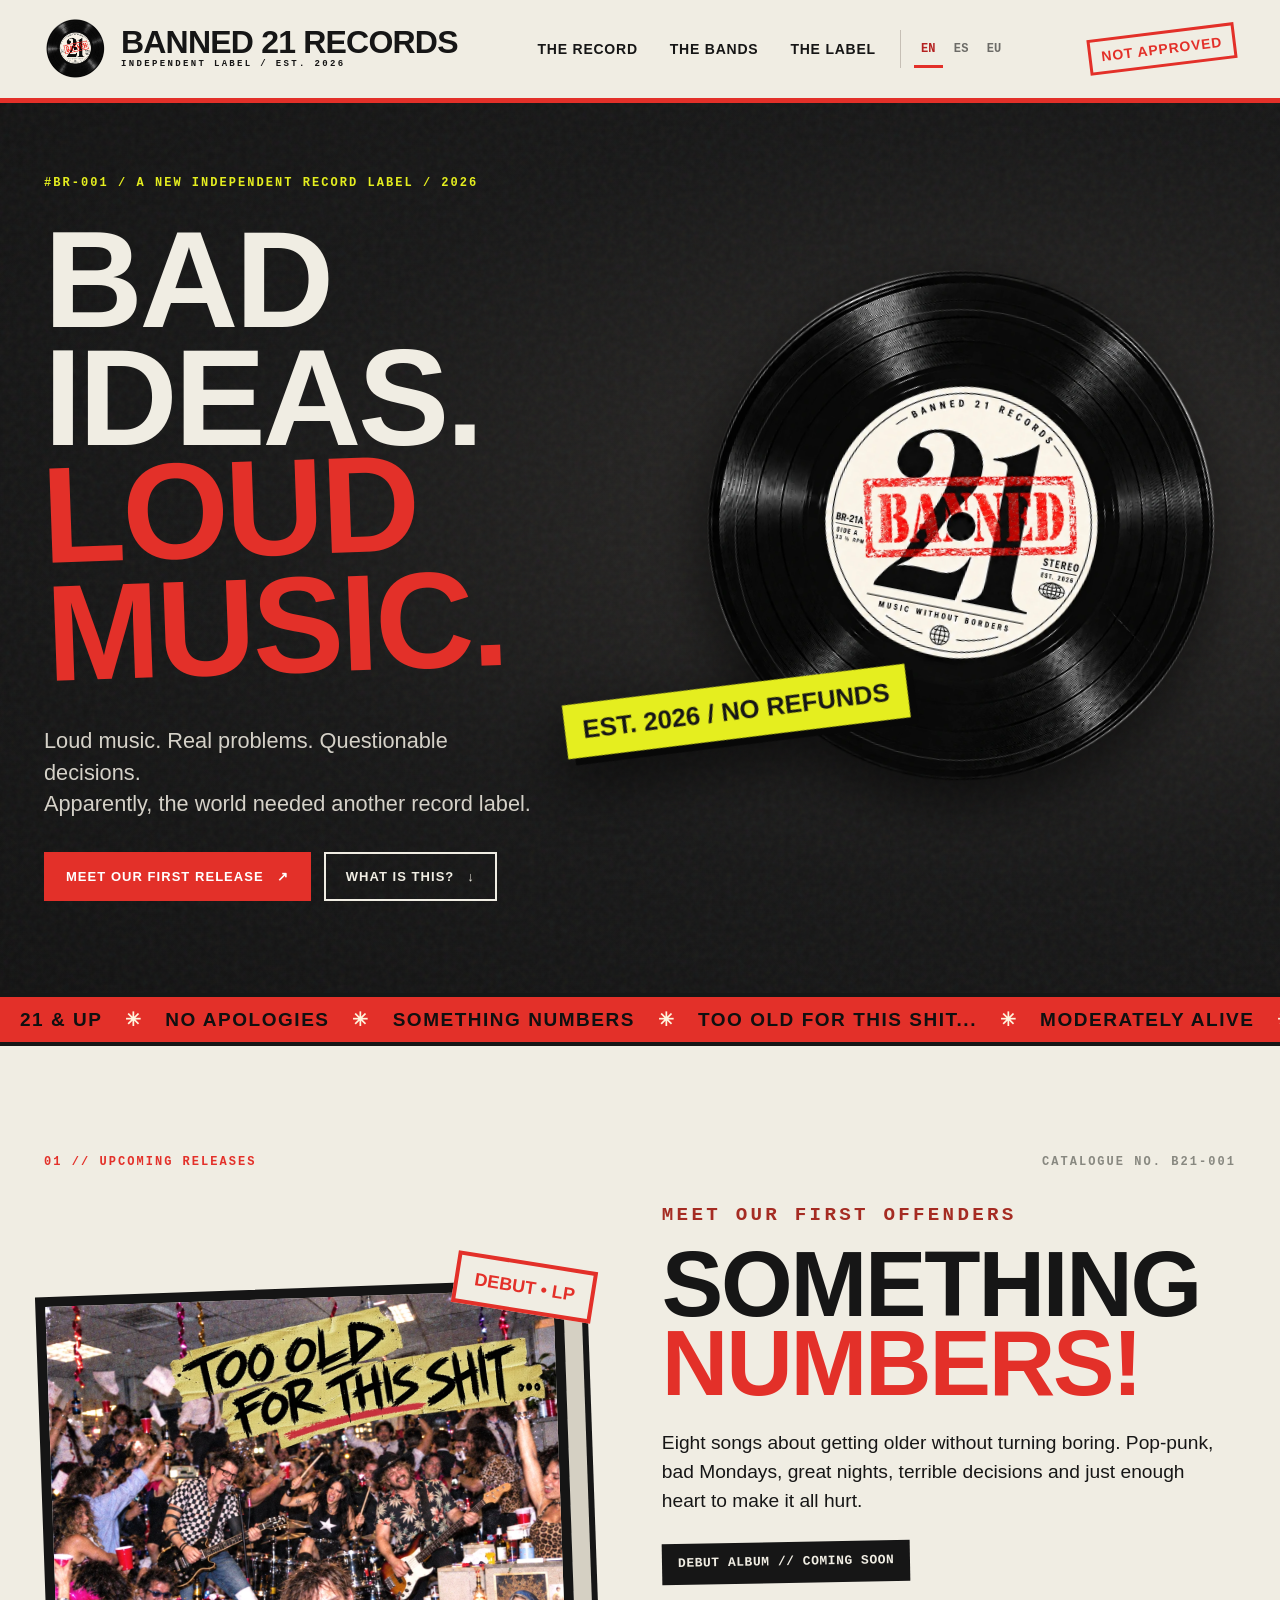
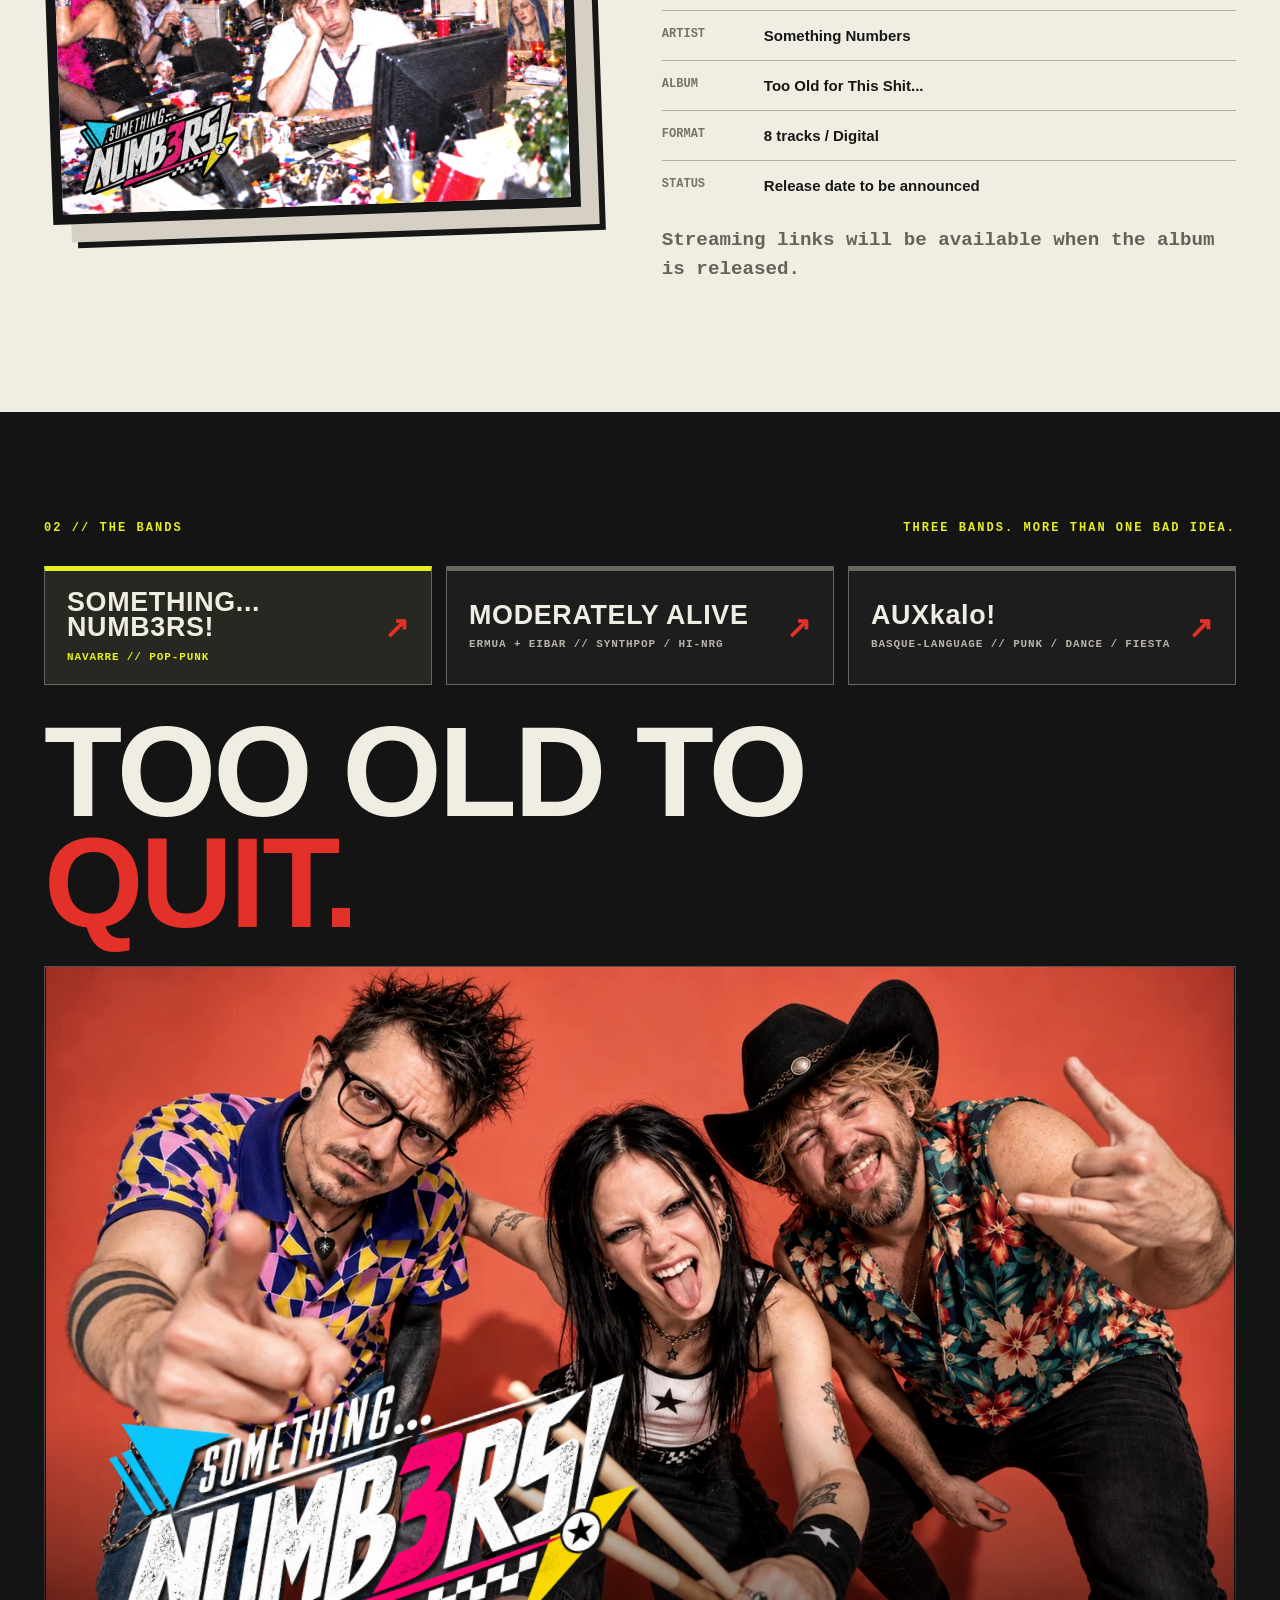
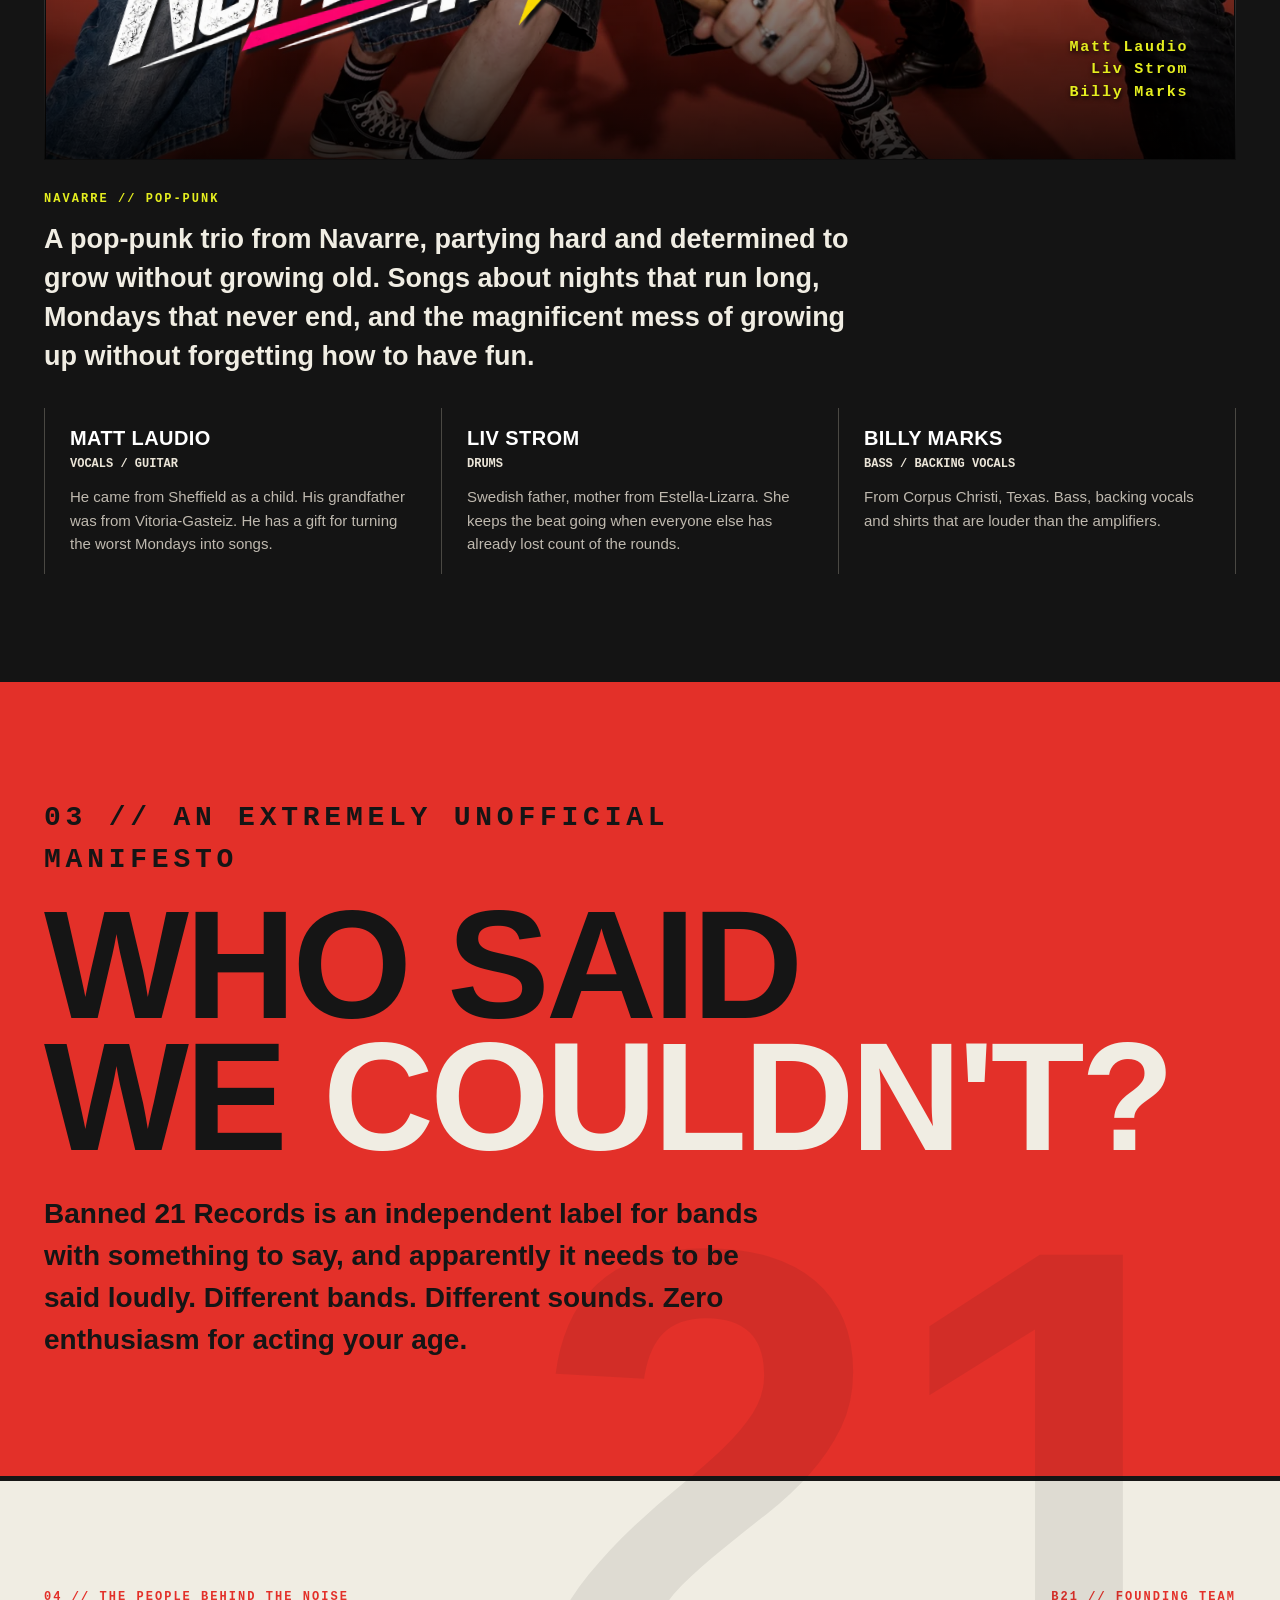
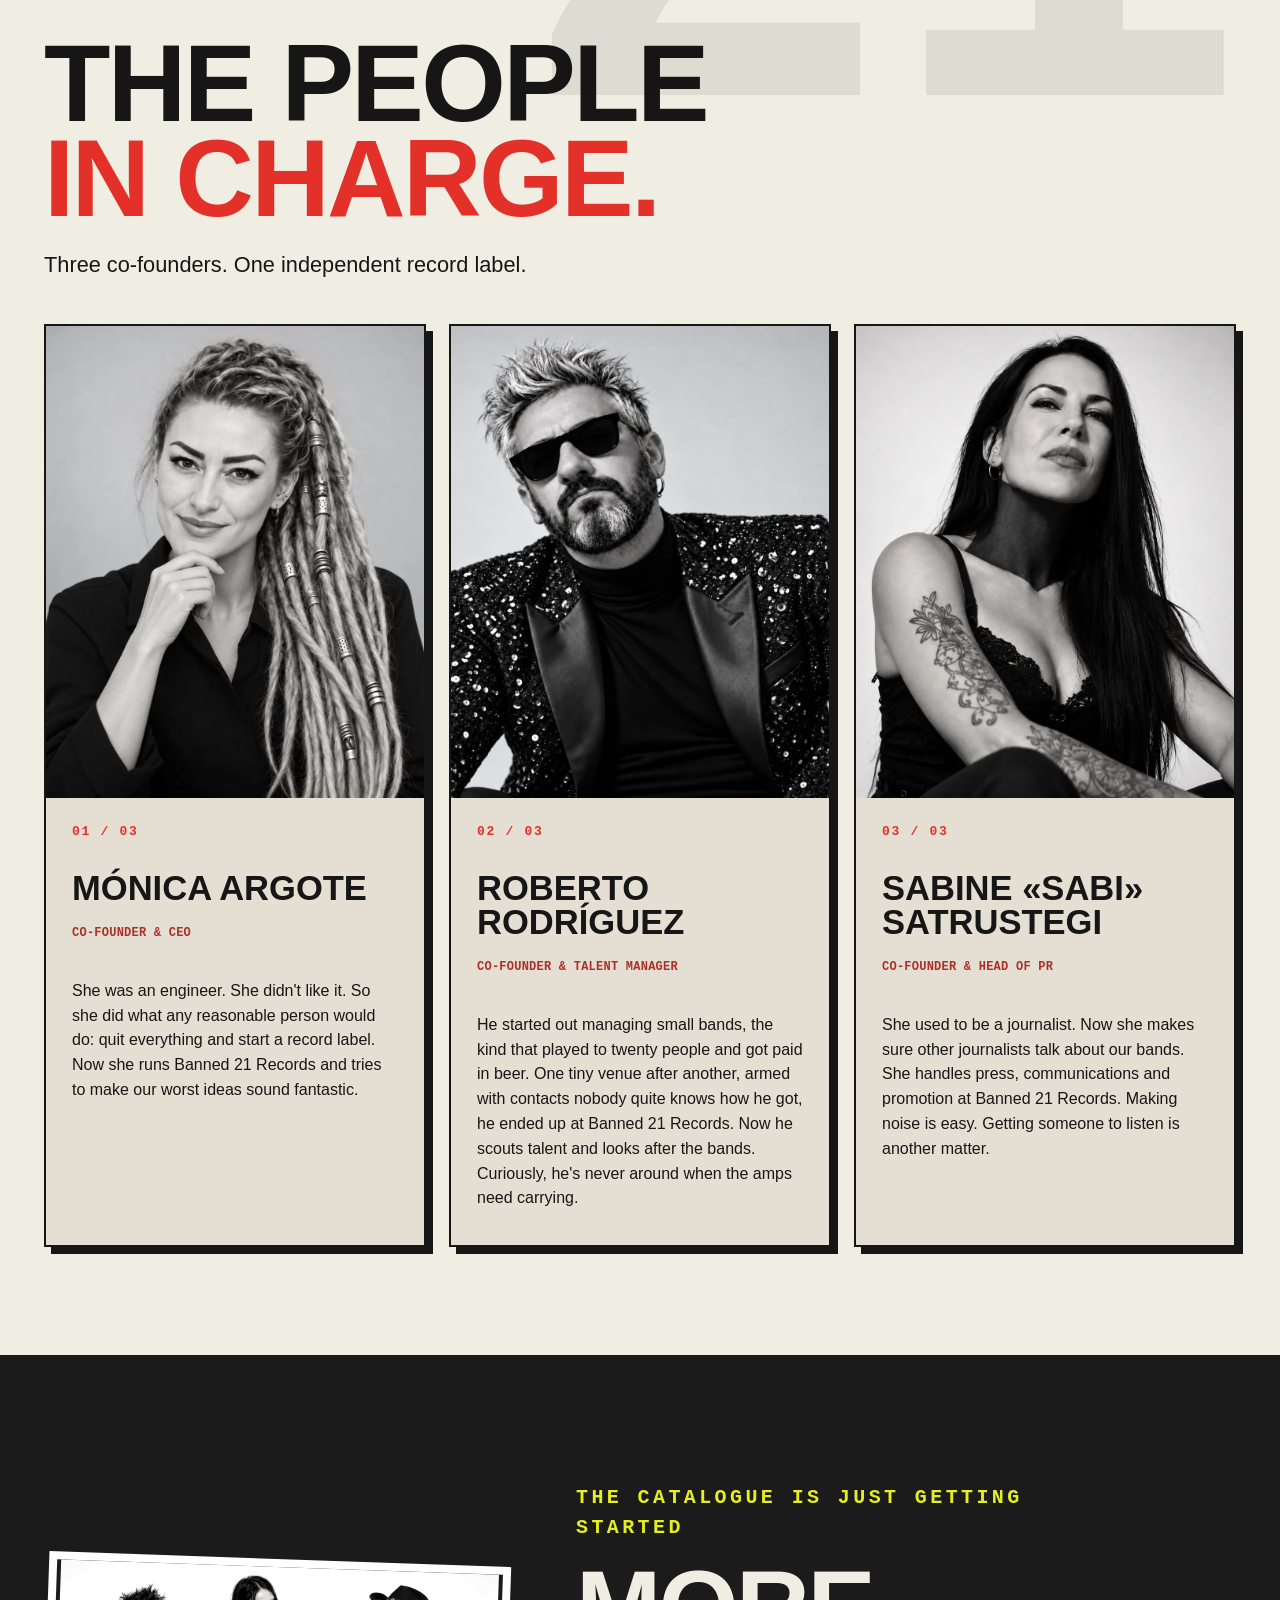
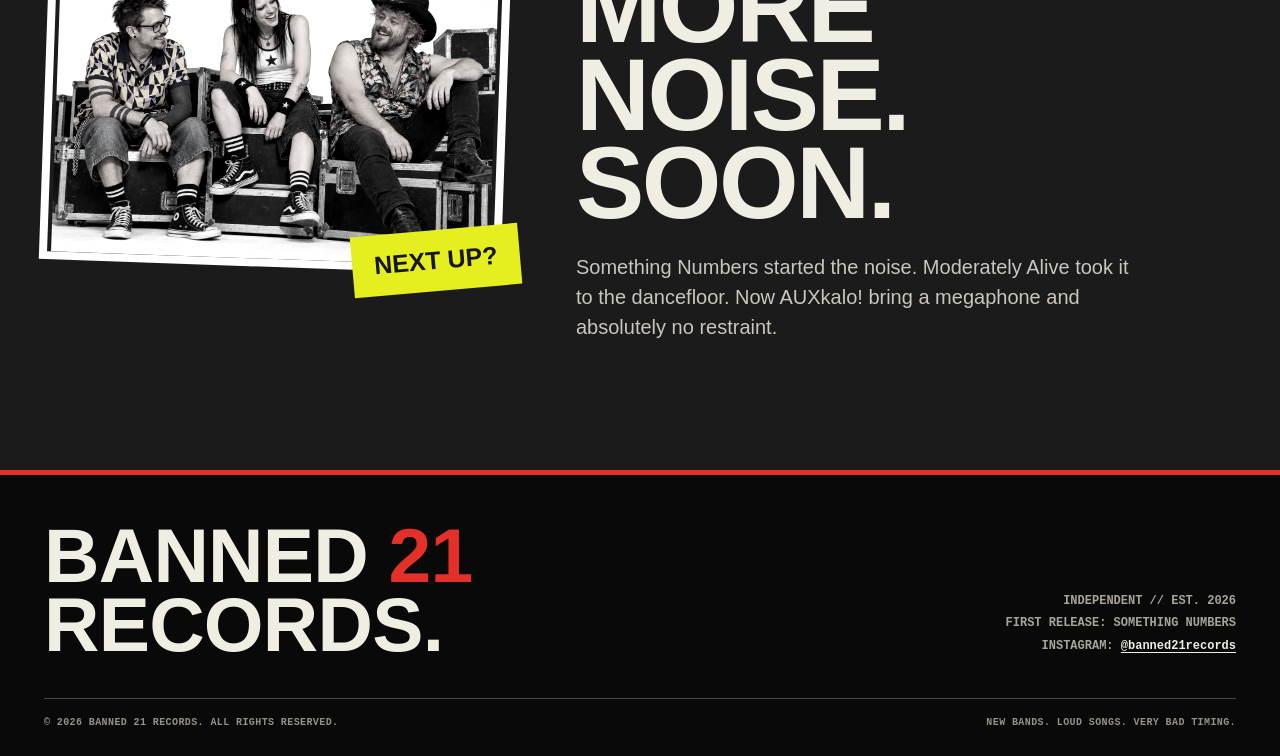
==== index.html @ c66f8045 "Display final AUXkalo cover and matching Dymo label on parliamentary band photo" ====
<!DOCTYPE html>

<html lang="en">
<head>
<link rel="canonical" href="https://olivermend.github.io/Banned21records-web/"/>
<meta name="robots" content="index, follow, max-image-preview:large"/>
<meta property="og:site_name" content="BANNED 21 RECORDS"/>
<meta property="og:url" content="https://olivermend.github.io/Banned21records-web/"/>
<meta property="og:locale" content="es_ES"/>
<meta name="twitter:card" content="summary_large_image"/>
<meta name="twitter:title" content="BANNED 21 RECORDS | Something Numbers · Moderately Alive · AUXkalo!"/>
<meta name="twitter:description" content="Tres bandas de BANNED 21 RECORDS: punk pop, synthpop ochentero y Subno-Txunta desde Bilbao."/>
<meta name="twitter:image" content="https://olivermend.github.io/Banned21records-web/assets/artists/auxkalo-band.webp"/>
<script type="application/ld+json">{"@context":"https://schema.org","@graph":[{"@type":"Organization","@id":"https://olivermend.github.io/Banned21records-web/#label","name":"BANNED 21 RECORDS","url":"https://olivermend.github.io/Banned21records-web/","description":"Sello musical independiente de Something Numbers, Moderately Alive y AUXkalo!."},{"@type":"WebSite","@id":"https://olivermend.github.io/Banned21records-web/#website","url":"https://olivermend.github.io/Banned21records-web/","name":"BANNED 21 RECORDS","publisher":{"@id":"https://olivermend.github.io/Banned21records-web/#label"}},{"@type":"MusicGroup","@id":"https://olivermend.github.io/Banned21records-web/#auxkalo","name":"AUXkalo!","url":"https://olivermend.github.io/Banned21records-web/#auxkalo","genre":["Subno-Txunta","Punk","Dance"],"foundingLocation":{"@type":"Place","name":"Bilbao, Bizkaia"},"description":"Grupo de Bilbao de Subno-Txunta. Mentalmente anclados en los doce años, no han sido serios ni en el funeral de su tía abuela.","member":[{"@type":"Person","name":"DANBA"},{"@type":"Person","name":"TXO!"},{"@type":"Person","name":"KAR-KAR"},{"@type":"Person","name":"NAI-NAI"}],"image":"https://olivermend.github.io/Banned21records-web/assets/artists/auxkalo-band.webp","album":{"@type":"MusicAlbum","name":"KALIMOTXO DA BIDE BAKARRA!","image":"https://olivermend.github.io/Banned21records-web/assets/artists/auxkalo-kalimotxo-da-bide-bakarra.svg"}},{"@type":"MusicGroup","@id":"https://olivermend.github.io/Banned21records-web/#moderately-alive","name":"Moderately Alive","url":"https://olivermend.github.io/Banned21records-web/#moderately-alive","genre":["Synthpop","Hi-NRG"]},{"@type":"MusicGroup","@id":"https://olivermend.github.io/Banned21records-web/#something-numbers","name":"Something Numbers","url":"https://olivermend.github.io/Banned21records-web/#something-numbers","genre":["Pop-punk","Skate punk"]}]}</script>
<meta charset="utf-8"/>
<meta content="width=device-width, initial-scale=1" name="viewport"/>
<meta content="#161615" name="theme-color"/>
<meta content="Banned 21 Records: independent label for Something Numbers, Moderately Alive and AUXkalo!. Pop-punk, synthpop, punk and Basque-language party music." name="description"/>
<meta content="website" property="og:type"/>
<meta content="Banned 21 Records | Bad ideas. Loud music." property="og:title"/>
<meta content="BANNED 21 RECORDS presenta a Something Numbers, Moderately Alive y AUXkalo!: punk, synthpop y Subno-Txunta de Bilbao." property="og:description"/>
<meta content="https://olivermend.github.io/Banned21records-web/assets/album.webp" property="og:image"/>
<link href="assets/favicon.png" rel="icon" type="image/png"/>
<title data-i18n="pageTitle">Banned 21 Records - Bad Ideas. Loud Music.</title>
<style>
    :root { --dark:#141414; --ink:#161616; --paper:#f0ede3; --red:#e33029; --acid:#e5ee1f; --muted:#b8b3a8; --line:rgba(255,255,255,.17); }
    * { box-sizing:border-box }
    html { scroll-behavior:smooth }
    body { margin:0; color:var(--paper); background:var(--dark); font-family:Arial,Helvetica,sans-serif; -webkit-font-smoothing:antialiased; overflow-x:hidden }
    ::selection { background:var(--acid); color:var(--ink) }
    a { color:inherit; text-decoration:none }
    button,a { -webkit-tap-highlight-color:transparent }
    a:focus-visible { outline:3px solid var(--acid); outline-offset:4px }
    img { max-width:100%; display:block }
    .shell { width:min(1440px,calc(100% - 88px)); margin-inline:auto }
    .eyebrow { font:700 12px/1.45 'Courier New',monospace; text-transform:uppercase; letter-spacing:.17em }
    .condensed { font-family:Impact,Haettenschweiler,'Arial Narrow Bold',sans-serif; font-weight:900; letter-spacing:-.024em; line-height:.86; text-transform:uppercase }
    .topbar { position:relative; z-index:20; background:var(--paper); border-bottom:5px solid var(--red); color:var(--ink) }
    .topbar-inner { min-height:98px; display:flex; align-items:center; justify-content:space-between; gap:24px }
    .brand { display:flex; align-items:center; gap:14px; min-width:0 }
    .brand img { width:63px; height:63px; object-fit:contain }
    .brand-wordmark { display:flex; flex-direction:column; gap:0 }
    .brand-wordmark strong { font:900 clamp(21px,2.5vw,33px)/.95 Impact,Haettenschweiler,'Arial Narrow Bold',sans-serif; letter-spacing:-.025em }
    .brand-wordmark span { font:700 9px/1.6 'Courier New',monospace; letter-spacing:.26em; text-transform:uppercase }
    nav { display:flex; align-items:center; gap:32px }
    nav a { font:900 14px/1 Arial,Helvetica,sans-serif; text-transform:uppercase; letter-spacing:.055em; position:relative }
    nav a::after { content:''; position:absolute; left:0; right:100%; bottom:-7px; height:3px; background:var(--red); transition:right .2s ease }
    nav a:hover::after { right:0 }
    .top-stamp { border:3px solid var(--red); color:var(--red); font:900 14px/1 Impact,sans-serif; transform:rotate(-7deg); padding:8px 10px; letter-spacing:.06em }
    .hero { position:relative; isolation:isolate; min-height:690px; background:radial-gradient(ellipse at 79% 45%,#2d2b29 0%,#171717 55%,#121212 100%); overflow:hidden }
    .hero:before { content:''; position:absolute; inset:0; z-index:-1; opacity:.12; background-image:url("data:image/svg+xml,%3Csvg viewBox='0 0 160 160' xmlns='http://www.w3.org/2000/svg'%3E%3Cfilter id='n'%3E%3CfeTurbulence type='fractalNoise' baseFrequency='.85' numOctaves='3' stitchTiles='stitch'/%3E%3C/filter%3E%3Crect width='160' height='160' filter='url(%23n)' opacity='.45'/%3E%3C/svg%3E"); pointer-events:none }
    .hero-grid { display:grid; grid-template-columns: 1fr .91fr; align-items:center; min-height:690px; gap:34px; padding-block:72px 92px }
    .hero-copy { position:relative; z-index:2 }
    .hero-copy .eyebrow { color:var(--acid); margin:0 0 29px }
    h1 { margin:0; max-width:790px; font-size:clamp(85px,10.7vw,180px); word-break:normal; }
    h1 em { display:block; width:max-content; max-width:100%; font-style:normal; color:var(--red); transform:rotate(-2deg); transform-origin:left center }
    .hero-desc { max-width:500px; margin:33px 0 33px; font-size:clamp(18px,1.7vw,23px); line-height:1.44; color:#d5d1c8 }
    .hero-buttons { display:flex; flex-wrap:wrap; gap:13px }
    .cta { padding:16px 20px; font:900 13px/1 Arial,Helvetica,sans-serif; text-transform:uppercase; letter-spacing:.08em; border:2px solid currentColor; display:inline-flex; gap:13px; align-items:center; justify-content:center; transition:transform .16s ease,background .16s ease }
    .cta:hover { transform:translate(-2px,-3px) }
    .cta-red { background:var(--red); border-color:var(--red); color:white }
    .cta-ghost { color:var(--paper) }
    .hero-art { position:relative; justify-self:center; width:min(100%,590px); transform:rotate(11deg) translateY(-3px); filter:drop-shadow(0 22px 30px rgba(0,0,0,.6)) }
    .hero-art img { width:100%; animation:vinyl 34s linear infinite }
    .hero-art:before { content:''; position:absolute; inset:9%; border-radius:50%; border:1px solid rgba(255,255,255,.18) }
    @keyframes vinyl { to { transform:rotate(360deg) } }
    .hero-art .sticker { position:absolute; bottom:6%; left:-15%; background:var(--acid); color:var(--ink); font:900 clamp(17px,2vw,26px)/1 Impact,sans-serif; padding:14px 18px; transform:rotate(-18deg); box-shadow:7px 7px #080808 }
    .ticker { overflow:hidden; background:var(--red); color:#101010; border-block:4px solid var(--ink); white-space:nowrap }
    .ticker-track { display:flex; width:max-content; animation:marquee 36s linear infinite }
    .ticker-track span { font:900 19px/1 Impact,sans-serif; padding:13px 20px; letter-spacing:.08em }
    .ticker-track b { padding-inline:16px; color:#fff5de }
    @keyframes marquee { to { transform:translateX(-50%) } }
    .section { padding-block:108px }
    .section-topline { display:flex; justify-content:space-between; align-items:center; margin:0 0 29px; gap:24px }
    .section-topline .eyebrow { color:var(--red); margin:0 }
    .section-topline .index { color:#888880 }
    .release { background:var(--paper); color:var(--ink); position:relative }
    .release-grid { display:grid; grid-template-columns:.92fr 1fr; gap:clamp(40px,7vw,112px); align-items:center }
    .release-cover-wrap { position:relative; max-width:620px }
    .release-cover { width:100%; border:10px solid #151515; box-shadow:18px 18px 0 #d5d0c3,24px 24px 0 var(--ink); transform:rotate(-2deg) }
    .release-cover-wrap:after { content:'DEBUT • LP'; position:absolute; right:-23px; top:-27px; transform:rotate(9deg); border:4px solid var(--red); color:var(--red); background:var(--paper); font:900 18px/1 Impact,sans-serif; padding:13px 16px }
    .release-copy .eyebrow { color:#a52c23; margin:0 0 15px }
    .release-copy h2 { font-size:clamp(66px,7.2vw,124px); margin:0 0 24px; max-width:620px }
    .release-copy h2 span { color:var(--red) }
    .release-copy p { font-size:clamp(18px,1.5vw,23px); line-height:1.52; max-width:560px }
    .release-copy .release-line { background:var(--ink); color:var(--paper); width:max-content; max-width:100%; padding:12px 16px; transform:rotate(-1deg); margin-block:27px; font:900 13px/1.3 'Courier New',monospace; letter-spacing:.04em }
    .release-detail { display:grid; grid-template-columns:90px 1fr; gap:12px; border-top:1px solid #b4afa2; padding-block:16px; font-size:15px }
    .release-detail span:first-child { font:700 12px/1.3 'Courier New',monospace; color:#777368 }
    .release-note { font:700 12px/1.5 'Courier New',monospace; color:#666258; margin-top:16px }
    .roster { position:relative; overflow:hidden }
    .roster .section-topline .eyebrow { color:var(--acid) }
    .roster-title { font-size:clamp(70px,10vw,165px); margin:0 0 28px; max-width:1000px }
    .roster-title em { color:var(--red); font-style:normal }
    .roster-photo { width:100%; height:clamp(350px,55vw,760px); object-fit:cover; object-position:center 45%; border:1px solid #555; filter:contrast(1.06) saturate(.88) }
    .roster-photo-wrap { position:relative }
    .roster-photo-wrap:after { content:''; position:absolute; inset:0; background:linear-gradient(0deg,rgba(0,0,0,.84),transparent 43%); pointer-events:none }
    .band-wordmark { position:absolute; z-index:2; bottom:6%; left:4%; width:min(47%,550px); transform:rotate(-5deg); filter:drop-shadow(3px 4px 1px #111) }
    .roster-people { position:absolute; z-index:3; right:4%; bottom:7%; text-align:right; font-size:clamp(13px,1.2vw,16px); line-height:1.8; text-shadow:1px 2px 5px #000 }
    .roster-people strong { display:block; color:var(--acid); font:900 15px/1.5 'Courier New',monospace; letter-spacing:.12em }
    .roster-bottom { display:grid; grid-template-columns:1fr 1fr 1fr; border-left:1px solid #4a4843; margin-top:24px }
    .roster-bottom div { padding:19px 25px; border-right:1px solid #4a4843; font:700 13px/1.6 'Courier New',monospace; color:#aaa59b }
    .roster-bottom b { display:block; color:white; font:900 20px/1.1 Impact,sans-serif; letter-spacing:.02em; margin-bottom:7px }
    .manifesto { background:var(--red); color:#151515; padding-block:115px; position:relative }
    .manifesto:after { content:'21'; position:absolute; right:3%; bottom:-40%; opacity:.08; font:900 min(50vw,700px)/1 Impact,sans-serif; pointer-events:none }
    .manifesto h2 { font-size:clamp(78px,12vw,200px); max-width:1200px; margin:18px 0 30px }
    .manifesto h2 span { color:var(--paper) }
    .manifesto p { font-size:clamp(19px,2.2vw,28px); max-width:730px; font-weight:700; line-height:1.5; margin:0 }
    .manifesto .eyebrow { margin:0 }
    .more { background:#1b1b1b }
    .more-grid { display:grid; grid-template-columns: .7fr 1fr; gap:70px; align-items:center }
    .more-image { position:relative }
    .more-image img { width:100%; filter:grayscale(.9) contrast(1.18); transform:rotate(2deg); border:8px solid #eee }
    .more-image:after { content:'NEXT UP?'; position:absolute; bottom:-24px; right:-14px; background:var(--acid); color:#161616; padding:18px 22px; font:900 25px/1 Impact,sans-serif; transform:rotate(-5deg) }
    .more h2 { font-size:clamp(66px,8vw,120px); margin:12px 0 25px }
    .more p { max-width:560px; color:#cbc6bc; font-size:20px; line-height:1.5 }
    .more .eyebrow { color:var(--acid) }
    footer { border-top:5px solid var(--red); background:#090909; padding:46px 0 26px }
    .footer-top { display:flex; align-items:end; justify-content:space-between; gap:35px; flex-wrap:wrap }
    .footer-logo { font:900 clamp(40px,6vw,82px)/.89 Impact,sans-serif; text-transform:uppercase; letter-spacing:-.01em }
    .footer-logo span { color:var(--red) }
    .footer-note { text-align:right; font:700 12px/1.9 'Courier New',monospace; color:#a9a499 }
    .footer-bottom { margin-top:40px; padding-top:16px; border-top:1px solid #444; display:flex; justify-content:space-between; flex-wrap:wrap; gap:9px; font:700 10px/1.5 'Courier New',monospace; color:#969086; letter-spacing:.04em }
    @media(max-width:950px) {
      .shell { width:min(100% - 42px,760px) }
      .topbar-inner { min-height:80px }
      nav { gap:16px }
      nav a { font-size:12px }
      .top-stamp { display:none }
      .hero-grid { min-height:auto; padding-block:72px; grid-template-columns:1fr }
      .hero-art { width:min(75%,510px); margin:15px auto 0 }
      .hero-copy h1 { font-size:clamp(90px,16vw,145px) }
      .release-grid,.more-grid { grid-template-columns:1fr; gap:65px }
      .release-cover-wrap { max-width:550px; margin-inline:auto }
      .release-copy h2 { font-size:clamp(74px,12vw,120px) }
      .section { padding-block:82px }
      .roster-bottom { grid-template-columns:1fr }
      .roster-bottom div { border-bottom:1px solid #444 }
    }
    @media(max-width:570px) {
      .shell { width:calc(100% - 34px) }
      .brand img { width:48px; height:48px }
      .brand-wordmark strong { font-size:21px }
      .brand-wordmark span { font-size:8px; letter-spacing:.08em }
      .topbar-inner { flex-wrap:wrap; padding-block:13px; row-gap:18px }
      nav { width:100%; justify-content:space-between; border-top:1px solid #aaa49a; padding-top:15px }
      nav a { font-size:12px }
      .hero-grid { padding-block:48px 67px; gap:22px }
      .hero-copy h1 { font-size:clamp(77px,21vw,119px); line-height:.87 }
      .hero-copy .eyebrow { font-size:10px; margin-bottom:21px }
      .hero-desc { margin:23px 0; font-size:18px }
      .hero-art { width:87%; transform:rotate(8deg) }
      .hero-art .sticker { font-size:15px; padding:10px; left:-9% }
      .ticker-track span { font-size:16px; padding:12px }
      .section { padding-block:72px }
      .release-cover { border:6px solid #151515; box-shadow:9px 9px 0 #d5d0c3,14px 14px 0 var(--ink) }
      .release-cover-wrap:after { font-size:13px; top:-21px; right:-12px; padding:9px; border-width:3px }
      .release-copy h2 { font-size:clamp(65px,14vw,94px) }
      .roster-title { font-size:clamp(70px,17vw,110px) }
      .roster-photo { height:440px; object-position:center }
      .band-wordmark { width:70%; left:3%; bottom:17% }
      .roster-people { right:5%; left:5%; bottom:2%; text-align:center }
      .roster-people strong { display:inline; font-size:11px }
      .roster-people strong + strong:before { content:' · '; color:white }
      .manifesto { padding-block:76px }
      .manifesto h2 { font-size:clamp(70px,16vw,110px) }
      .more h2 { font-size:clamp(65px,14vw,100px) }
      .footer-note { text-align:left }
    }
    @media(prefers-reduced-motion:reduce) { *,*:before,*:after { animation-duration:.001ms!important; transition-duration:.001ms!important; scroll-behavior:auto!important } }
  

/* Fixed image geometry. Preserve source aspect ratios on every viewport. */
img { height:auto; }
.release-cover { display:block; width:100%; height:auto; aspect-ratio:1/1; object-fit:contain; }
.roster-photo { display:block; width:100%; height:auto; aspect-ratio:1400/933; object-fit:contain; object-position:center; }
.more-image img { display:block; width:100%; height:auto; aspect-ratio:1300/867; object-fit:contain; }
.hero-art img { height:auto; aspect-ratio:1/1; object-fit:contain; }
.site-controls { display:flex; align-items:center; gap:24px; }
.lang-switch { display:inline-flex; flex-shrink:0; gap:4px; align-items:center; border-left:1px solid #c6bfb5; padding-left:13px; }
.lang-switch button { border:0; background:transparent; cursor:pointer; padding:10px 7px 8px; border-bottom:3px solid transparent; color:var(--ink); font:900 12px/1 'Courier New',monospace; letter-spacing:.02em; opacity:.6; min-height:38px; }
.lang-switch button[aria-pressed="true"] { color:#b42120; border-bottom-color:#e33029; opacity:1; }
.lang-switch button:hover { opacity:1; }
.roster-story { max-width:820px; margin:31px 0 5px; }
.roster-story .eyebrow { color:var(--acid); margin:0 0 12px; }
.roster-story > p:not(.eyebrow) { margin:0; font-size:clamp(19px,2.15vw,27px); line-height:1.44; font-weight:700; }
.roster-bottom { margin-top:32px; }
.roster-bottom .member-role { display:block; color:#ebe5d8; font:700 12px/1.45 'Courier New',monospace; margin-top:5px; }
.roster-bottom .member-bio { color:#bfb9af; margin:12px 0 0; font:400 15px/1.55 Arial,sans-serif; }
.future-bands { display:grid; grid-template-columns:repeat(2,minmax(0,1fr)); gap:14px; margin-top:24px; }
.future-card { padding:19px 24px; min-height:150px; border:1px dashed #59564f; background:#1b1b1b; display:flex; flex-direction:column; justify-content:space-between; }
.future-card .eyebrow { color:#a19b90; }
.future-card strong { font:900 clamp(41px,5.5vw,74px)/.95 Impact,sans-serif; color:#dad7cb; letter-spacing:.02em; }
.future-card > span:last-child { color:#bdb6a9; font:700 12px/1.4 'Courier New',monospace; }

.future-card--artist{padding:0;border:1px solid #716b74;min-height:248px;display:grid;grid-template-columns:44% 1fr;overflow:hidden;background:#111}
.future-card--artist .future-artist-photo{width:100%;height:100%;min-height:248px;display:block;object-fit:cover;object-position:center top}
.future-card--artist .future-artist-copy{padding:22px;display:flex;flex-direction:column;align-items:flex-start;gap:12px;justify-content:center}
.future-card--artist .future-artist-copy .eyebrow{color:var(--acid)}
.future-artist-logo{display:block;width:min(100%,255px);padding:5px 9px;background:var(--paper)}
.future-artist-logo img{width:100%;height:auto;display:block}
.future-artist-style{color:#f0ede3;font:700 12px/1.45 'Courier New',monospace;letter-spacing:.06em}
.future-artist-status{margin:0;color:#c8c2b8;font:400 15px/1.5 Arial,sans-serif}

.future-artist-release{display:grid;grid-template-columns:minmax(75px,99px) minmax(0,1fr);gap:12px;align-items:center;width:100%;margin-top:3px;padding-top:13px;border-top:1px solid #535054}
.future-artist-cover{width:100%;aspect-ratio:1/1;object-fit:cover;border:2px solid #f0ede3;display:block}
.future-artist-release-data{min-width:0;display:flex;flex-direction:column;gap:5px}
.future-artist-release-kicker{font:700 10px/1.25 'Courier New',monospace;color:var(--acid);letter-spacing:.05em}
.future-artist-release-data b{font:900 clamp(17px,2vw,24px)/.95 Impact,sans-serif;color:#f0ede3;letter-spacing:.015em;overflow-wrap:anywhere}
.future-artist-release-data small{font:700 10px/1.35 'Courier New',monospace;color:#b8b3a8}
@media(max-width:570px){.future-artist-release{grid-template-columns:minmax(58px,76px) minmax(0,1fr);gap:8px;padding-top:10px}.future-artist-release-data b{font-size:17px}.future-artist-release-data small{font-size:9px}}

@media(max-width:950px){.future-bands{grid-template-columns:1fr}}
@media(max-width:570px){.future-card--artist{grid-template-columns:40% 1fr;min-height:215px}.future-card--artist .future-artist-photo{min-height:215px}.future-card--artist .future-artist-copy{padding:12px;gap:9px}.future-artist-style{font-size:10px}.future-artist-status{font-size:13px}.future-artist-logo{padding:4px}}

:lang(es) .hero-copy h1, :lang(eu) .hero-copy h1 { font-size:clamp(70px,8.8vw,138px); }
:lang(es) .roster-title, :lang(eu) .roster-title { font-size:clamp(70px,8.5vw,145px); }
@media(max-width:950px) {
  .site-controls { gap:14px; }
  .roster-photo { height:auto; }
}
@media(max-width:570px) {
  .topbar-inner { row-gap:8px; }
  .site-controls { width:100%; flex-direction:column; align-items:stretch; gap:7px; }
  .site-controls nav { width:100%; gap:8px; justify-content:space-between; border-top:1px solid #aaa49a; padding-top:12px; }
  .site-controls nav a { font-size:11px; white-space:nowrap; }
  .lang-switch { align-self:flex-end; border-left:0; padding-left:0; }
  .lang-switch button { padding-block:8px; min-height:34px; }
  .release-cover-wrap { width:min(100%,420px); }
  .release-cover { transform:none; border-width:6px; height:auto; aspect-ratio:1/1; }
  .release-grid { gap:53px; }
  .release-copy h2 { font-size:clamp(50px,12vw,79px); overflow-wrap:anywhere; }
  .roster-title { font-size:clamp(54px,14vw,87px); overflow-wrap:anywhere; }
  :lang(es) .roster-title, :lang(eu) .roster-title { font-size:clamp(50px,12vw,75px); }
  .hero-copy h1 { font-size:clamp(64px,17.5vw,105px); }
  :lang(es) .hero-copy h1, :lang(eu) .hero-copy h1 { font-size:clamp(55px,14.4vw,88px); }
  .roster-photo-wrap { display:flex; flex-direction:column; align-items:stretch; }
  .roster-photo-wrap:after { display:none; }
  .roster-photo { height:auto; aspect-ratio:1400/933; object-fit:contain; }
  .band-wordmark { position:relative; z-index:2; width:min(72%,330px); max-width:72%; bottom:auto; left:auto; margin:-8px 0 6px 8%; transform:rotate(-5deg); filter:drop-shadow(2px 3px 0 #111); }
  .roster-people { position:static; text-align:center; margin:0 4px 16px; text-shadow:none; }
  .roster-story { margin-top:20px; }
  .roster-story > p:not(.eyebrow) { font-size:18px; line-height:1.5; }
  .roster-bottom { margin-top:25px; }
  .roster-bottom div { padding:21px 18px; }
  .future-bands { gap:10px; }
  .future-card { padding:15px; min-height:125px; }
  .future-card > span:last-child { font-size:10px; }
  .more-image img { transform:none; border-width:5px; }
  .footer-bottom { padding-bottom:38px; }
}
/* Keep handwritten "next up" sticker in the selected language. */
:lang(es) .more-image:after { content:'¿QUIÉN SIGUE?'; }
:lang(eu) .more-image:after { content:'NOR DATOR?'; }

    /* The founding team: copy only until portrait sheets are approved */
    .team { background:var(--paper); color:var(--ink); border-top:5px solid var(--ink); }
    .team .section-topline .eyebrow { color:var(--red); }
    .team-heading { margin:0; max-width:1100px; font-size:clamp(56px,8.5vw,135px); line-height:.88; }
    .team-heading em { color:var(--red); font-style:normal; }
    .team-intro { margin:23px 0 0; font-size:clamp(17px,1.7vw,22px); line-height:1.4; }
    .team-grid { display:grid; grid-template-columns:repeat(3,minmax(0,1fr)); gap:23px; margin-top:43px; }
    .team-card { background:#e4dfd2; border:2px solid var(--ink); padding:30px 26px 34px; box-shadow:7px 7px 0 var(--ink); min-width:0; }
    .team-number { display:block; color:var(--red); margin-bottom:34px; font:900 13px/1 'Courier New',monospace; letter-spacing:.13em; }
    .team-name { margin:0 0 19px; font:900 clamp(28px,2.7vw,43px)/.98 Impact,Haettenschweiler,'Arial Narrow Bold',sans-serif; text-transform:uppercase; overflow-wrap:break-word; }
    .team-role { display:block; margin-bottom:19px; font:900 12px/1.45 'Courier New',monospace; letter-spacing:.02em; text-transform:uppercase; color:#ad3028; min-height:35px; }
    .team-description { margin:0; font-size:16px; line-height:1.55; }
    @media(max-width:850px) { .team-grid { grid-template-columns:1fr; gap:18px; } .team-card { padding:25px 23px 29px; } .team-number { margin-bottom:19px; } .team-role { min-height:0; } .team-name { font-size:clamp(32px,7vw,44px); } }
  
    /* Founder portraits: uniform 4:5 crops, no stretching */
    .team-card { padding:0; overflow:hidden; }
    .team-portrait { display:block; width:100%; height:auto; aspect-ratio:4/5; object-fit:cover; object-position:center; background:#d5d1cb; }
    .team-card-content { padding:27px 26px 34px; }
    @media(max-width:850px) {
      .team-card { max-width:560px; width:100%; margin-inline:auto; }
      .team-card-content { padding:25px 23px 29px; }
    }
    .footer-note a { color:var(--paper); text-decoration:underline; text-underline-offset:3px; }
    .footer-note a:hover { color:var(--red); }

/* AUXkalo!: clean embossed Dymo-style name label, visually matched to the album sleeve. */
.band-wordmark--auxkalo {
  display: inline-flex;
  align-items: center;
  gap: clamp(7px, 1.2vw, 15px);
  width: max-content;
  max-width: 92%;
  padding: clamp(9px,1.2vw,15px) clamp(15px,2.3vw,28px);
  margin: -42px 0 12px 5%;
  border: 1px solid #303030;
  border-radius: 2px;
  background: linear-gradient(175deg,#252525 0%,#060606 43%,#181818 78%,#090909 100%);
  color: #f5f5f2;
  font: 800 clamp(20px, 4.2vw, 52px)/1.1 'Arial Narrow', Arial, sans-serif;
  letter-spacing: .105em;
  white-space: nowrap;
  text-transform: none;
  box-shadow: 0 6px 9px rgba(0,0,0,.6), inset 0 1px 1px rgba(255,255,255,.25);
  text-shadow: 0 -1px 0 #666, 0 1.5px 1px #000, 1px 1px 1px #777;
  transform: rotate(-4deg);
}
.band-wordmark--auxkalo > span { display: inline-block; }
.band-wordmark--auxkalo .aux-jack-socket {
  flex: 0 0 auto; width: .55em; height: .55em;
  border-radius: 50%;
  border: .11em solid #e6e2d8;
  background: radial-gradient(circle,#080808 0 36%,#8c8b88 42% 49%,#171717 51%);
  box-shadow: inset 0 1px 2px #000, 0 1px 1px #777;
}
.band-wordmark--auxkalo .aux-red-dot {
  flex: 0 0 auto;
  width: .42em; height: .42em; border-radius: 50%;
  background: #e30c17;
  box-shadow: inset 0 1px 2px rgba(255,255,255,.45), 0 0 0 2px #111, 1px 1px 2px #000;
}
@media(max-width:600px) {
  .band-wordmark--auxkalo {
    font-size: clamp(18px,5.2vw,31px);
    gap: 7px;
    margin: -27px 0 9px 4%;
    max-width: 95%;
    padding: 9px 13px;
    letter-spacing: .06em;
  }
}

</style>
<link rel="stylesheet" href="assets/band-selector.css"/>
<script defer src="assets/band-selector.js"></script>
</head>
<body>
<header class="topbar" id="top">
<div class="shell topbar-inner">
<a aria-label="Banned 21 Records home" class="brand" href="#top">
<img alt="Banned 21 Records vinyl logo" height="63" src="assets/vinyl.webp" width="63"/>
<span class="brand-wordmark"><strong>BANNED 21 RECORDS</strong><span data-i18n="brandSub">Independent label / Est. 2026</span></span>
</a>
<div class="site-controls"><nav aria-label="Navigation">
<a data-i18n="navRelease" href="#release">The record</a>
<a data-i18n="navBands" href="#band">The bands</a>
<a data-i18n="navLabel" href="#about">The label</a>
</nav><div aria-label="Language / Idioma / Hizkuntza" class="lang-switch" role="group"><button aria-pressed="true" data-lang="en" type="button">EN</button><button aria-pressed="false" data-lang="es" type="button">ES</button><button aria-pressed="false" data-lang="eu" type="button">EU</button></div></div>
<span aria-hidden="true" class="top-stamp" data-i18n="stamp">NOT APPROVED</span>
</div>
</header>
<main>
<section aria-labelledby="hero-heading" class="hero">
<div class="shell hero-grid">
<div class="hero-copy">
<p class="eyebrow" data-i18n="heroEyebrow">#BR-001 / A new independent record label / 2026</p>
<h1 class="condensed" data-i18n-html="heroTitle" id="hero-heading">BAD<br/>IDEAS.<em>LOUD<br/>MUSIC.</em></h1>
<p class="hero-desc" data-i18n-html="heroDesc">Loud music. Real problems. Questionable decisions.<br/>Apparently, the world needed another record label.</p>
<div class="hero-buttons">
<a class="cta cta-red" data-i18n-html="ctaRelease" href="#release">Meet our first release <span aria-hidden="true">↗</span></a>
<a class="cta cta-ghost" data-i18n-html="ctaLabel" href="#about">What is this? <span aria-hidden="true">↓</span></a>
</div>
</div>
<div class="hero-art">
<img alt="Black vinyl with Banned 21 Records label, number 21 and red BANNED stamp" height="1000" src="assets/vinyl.webp" width="1000"/>
<span class="sticker" data-i18n="vinylSticker">EST. 2026 / NO REFUNDS</span>
</div>
</div>
</section>
<div aria-label="Banned 21 Records. For ages 21 and up. No apologies. New music soon." class="ticker" data-i18n-aria="tickerAria">
<div aria-hidden="true" class="ticker-track">
<span data-i18n-html="ticker">21 &amp; UP <b>✳</b> NO APOLOGIES <b>✳</b> SOMETHING NUMBERS <b>✳</b> TOO OLD FOR THIS SHIT... <b>✳</b> BANNED 21 RECORDS <b>✳</b></span>
<span data-i18n-html="ticker">21 &amp; UP <b>✳</b> NO APOLOGIES <b>✳</b> SOMETHING NUMBERS <b>✳</b> TOO OLD FOR THIS SHIT... <b>✳</b> BANNED 21 RECORDS <b>✳</b></span>
</div>
</div>
<section aria-labelledby="release-heading" class="release section" id="release">
<div class="shell">
<div class="section-topline"><p class="eyebrow" data-i18n="releaseSection">01 // Upcoming releases</p><span class="eyebrow index" data-i18n="releaseIndex">Catalogue no. B21-001</span></div>
<div class="release-grid">
<div class="release-cover-wrap"><img alt="Something Numbers album cover, Too Old for This Shit: exhausted office worker in front of a chaotic office party" class="release-cover" height="1254" loading="lazy" src="assets/album.webp" width="1254"/></div>
<div class="release-copy">
<p class="eyebrow" data-i18n="releaseEyebrow">Meet our first offenders</p>
<h2 class="condensed" id="release-heading">SOMETHING<br/><span>NUMBERS!</span></h2>
<p data-i18n="albumDescription">Eight songs about getting older without turning boring. Pop-punk, bad Mondays, great nights, terrible decisions and just enough heart to make it all hurt.</p>
<div class="release-line" data-i18n="albumComing">DEBUT ALBUM // COMING SOON</div>
<div class="release-detail"><span data-i18n="artistLabel">ARTIST</span><strong>Something Numbers</strong></div>
<div class="release-detail"><span data-i18n="albumLabel">ALBUM</span><strong>Too Old for This Shit...</strong></div>
<div class="release-detail"><span data-i18n="formatLabel">FORMAT</span><strong data-i18n="albumFormat">8 tracks / Digital</strong></div>
<div class="release-detail"><span data-i18n="statusLabel">STATUS</span><strong data-i18n="status">Release date to be announced</strong></div>
<p class="release-note" data-i18n="releaseNote">Streaming links will be available when the album is released.</p>
</div>
</div>
</div>
</section>
<section class="roster section" id="band" aria-label="The bands" data-i18n-aria="bandsSectionAria">
<div class="shell">
<div class="section-topline"><p class="eyebrow" data-i18n="rosterSection">02 // The bands</p><span class="eyebrow index" data-i18n="rosterIndex">Three members. One bad idea.</span></div>

<div class="band-picker" role="tablist" aria-label="Choose a band" data-i18n-aria="bandsSelectorLabel">
<button id="band-tab-numbers" class="band-switch" type="button" role="tab" aria-selected="true" aria-controls="band-panel-numbers" tabindex="0" data-band-target="numbers"><span class="band-switch-details"><strong>SOMETHING... NUMB3RS!</strong><small data-i18n="numbersPickerDetail">NAVARRE // POP-PUNK</small></span><span class="band-switch-arrow" aria-hidden="true">↗</span></button>
<button id="band-tab-moderately" class="band-switch" type="button" role="tab" aria-selected="false" aria-controls="band-panel-moderately" tabindex="-1" data-band-target="moderately"><span class="band-switch-details"><strong>MODERATELY ALIVE</strong><small data-i18n="moderatelyPickerDetail">ERMUA + EIBAR // SYNTHPOP / HI-NRG</small></span><span class="band-switch-arrow" aria-hidden="true">↗</span></button>
<button id="band-tab-auxkalo" class="band-switch" type="button" role="tab" aria-selected="false" aria-controls="band-panel-auxkalo" tabindex="-1" data-band-target="auxkalo"><span class="band-switch-details"><strong>AUXkalo!</strong><small data-i18n="auxPickerDetail">EUSKARA // PUNK / DANCE / FIESTA</small></span><span class="band-switch-arrow" aria-hidden="true">↗</span></button>
</div>
<div class="band-panel" id="band-panel-numbers" data-band-panel="numbers" role="tabpanel" aria-labelledby="band-tab-numbers" tabindex="0">
<h2 class="condensed roster-title" data-i18n-html="rosterTitle" id="band-heading">TOO OLD TO <em>QUIT.</em></h2>
<div class="roster-photo-wrap">
<img alt="Something Numbers band members Matt, Liv and Billy in a playful group portrait against a coral-red backdrop" class="roster-photo" height="933" loading="lazy" src="assets/band.webp" width="1400"/>
<img alt="Something... NUMB3RS! logo" class="band-wordmark" height="713" loading="lazy" src="assets/band-logo.webp" width="950"/>
<div aria-label="Band members" class="roster-people"><strong>Matt Laudio</strong><strong>Liv Strom</strong><strong>Billy Marks</strong></div>
</div><div class="roster-story"><p class="eyebrow" data-i18n="bandEyebrow">NAVARRE // POP-PUNK</p><p data-i18n="bandStory">A pop-punk trio from Navarre, partying hard and determined to grow without growing old. Songs about nights that run long, Mondays that never end, and the magnificent mess of growing up without forgetting how to have fun.</p></div>
<div class="roster-bottom">
<div><b>MATT LAUDIO</b><span class="member-role" data-i18n="mattRole">VOCALS / GUITAR</span><p class="member-bio" data-i18n="mattBio">He came from Sheffield as a child. His grandfather was from Vitoria-Gasteiz. He has a gift for turning the worst Mondays into songs.</p></div>
<div><b>LIV STROM</b><span class="member-role" data-i18n="livRole">DRUMS</span><p class="member-bio" data-i18n="livBio">Swedish father, mother from Estella-Lizarra. She keeps the beat going when everyone else has already lost count of the rounds.</p></div>
<div><b>BILLY MARKS</b><span class="member-role" data-i18n="billyRole">BASS / BACKING VOCALS</span><p class="member-bio" data-i18n="billyBio">From Corpus Christi, Texas. Bass, backing vocals and shirts that are louder than the amplifiers.</p></div>
</div></div>

<div class="band-panel" id="band-panel-moderately" data-band-panel="moderately" role="tabpanel" aria-labelledby="band-tab-moderately" tabindex="0" hidden>
<h2 class="condensed roster-title roster-title--moderately">CALL ME A<br/><em>BAD IDEA</em></h2>
<div class="roster-photo-wrap roster-photo-wrap--moderately">
<img alt="KLIO and Z, the two members of Moderately Alive, photographed in the studio" class="roster-photo roster-photo--moderately" width="1536" height="1024" loading="lazy" decoding="async" src="assets/artists/moderately-alive-hero.webp"/>
<img alt="Moderately Alive official logo" class="band-wordmark band-wordmark--moderately" src="assets/artists/moderately-alive-logo.webp" width="720" height="240" loading="lazy" decoding="async"/>
</div>
<div class="roster-story"><p class="eyebrow" data-i18n="maEyebrow">ERMUA + EIBAR // 80s SYNTHPOP / HI-NRG</p><p data-i18n="maStory">KLIO (Ermua) and Z (Eibar) are MODERATELY ALIVE, an electronic duo with an eighties synthpop and Hi-NRG sound. Their debut album, Dressed for Disaster, is coming soon.</p></div>
<div class="roster-bottom roster-bottom--duo"><div><b>KLIO</b><span class="member-role" data-i18n="klioOrigin">FROM ERMUA</span></div><div><b>Z</b><span class="member-role" data-i18n="zOrigin">FROM EIBAR</span></div></div>
<div class="ma-album"><img alt="Official cover of Dressed for Disaster, the debut album by Moderately Alive" class="ma-album-cover" src="assets/artists/moderately-alive-dressed-for-disaster.webp" width="1254" height="1254" loading="lazy" decoding="async"/><div class="ma-album-copy"><p class="eyebrow" data-i18n="moderatelyAlbumLabel">DEBUT ALBUM</p><h3 class="condensed">DRESSED FOR DISASTER</h3><p data-i18n="moderatelyComing">COMING SOON // DATE TBA</p></div></div>
</div>
<div class="band-panel" id="band-panel-auxkalo" data-band-panel="auxkalo" role="tabpanel" aria-labelledby="band-tab-auxkalo" tabindex="0" hidden>
<h2 class="condensed roster-title roster-title--auxkalo" data-i18n-html="auxHeading">INDEPES, BAINA <em>JATORRAK.</em></h2>
<div class="roster-photo-wrap roster-photo-wrap--auxkalo">
<img alt="AUXkalo!: DANBA, TXO!, KAR-KAR and NAI-NAI in their red, green and white Ikurriña Couture outfits at a ceremonial hall" class="roster-photo roster-photo--auxkalo" width="1400" height="933" loading="lazy" decoding="async" src="assets/artists/auxkalo-band.webp"/>
<div class="band-wordmark band-wordmark--auxkalo" role="img" aria-label="AUXkalo!"><span class="aux-jack-socket" aria-hidden="true"></span><span>AUX</span><span class="aux-red-dot" aria-hidden="true"></span><span>Kalo!</span></div>
</div>
<div class="roster-story"><p class="eyebrow" data-i18n="auxEyebrow">EUSKARA // PUNK / DANCE / FIESTA</p><p data-i18n="auxStory">AUXkalo! are from Bilbao, straight out of Subno-Txunta. Still mentally twelve years old, they have never taken anything seriously, not even their great-aunt's funeral. Their debut album is KALIMOTXO DA BIDE BAKARRA!.</p></div>
<div class="roster-bottom roster-bottom--quartet">
<div><b>DANBA</b><span class="member-role" data-i18n="danbaRole">RAP / BACKING VOCALS</span></div>
<div><b>TXO!</b><span class="member-role" data-i18n="txoRole">VOCALS / MEGAPHONE</span></div>
<div><b>KAR-KAR</b><span class="member-role" data-i18n="karkarRole">LEAD VOCALS</span></div>
<div><b>NAI-NAI</b><span class="member-role" data-i18n="nainaiRole">LEAD VOCALS</span></div>
</div>
<p style="margin:18px 0;font-weight:800"><a href="https://auxkalo.bandcamp.com/" target="_blank" rel="noopener noreferrer" style="color:#e5ee1f">AUXkalo! EN BANDCAMP ↗</a> · <a href="auxkalo/" style="color:#e5ee1f">FICHA DEL GRUPO ↗</a></p><div class="ma-album auxkalo-album"><img alt="Portada oficial del álbum de AUXkalo!: KALIMOTXO DA BIDE BAKARRA!, con los cuatro integrantes enmascarados bajo una ikurriña con kalimotxo bordado" class="ma-album-cover" src="assets/artists/auxkalo-kalimotxo-da-bide-bakarra.svg" width="1254" height="1254" loading="lazy" decoding="async"/><div class="ma-album-copy"><p class="eyebrow" data-i18n="auxAlbumLabel">DEBUT ALBUM</p><h3 class="condensed">KALIMOTXO DA BIDE BAKARRA!</h3><p data-i18n="auxComing">COMING SOON // DATE TBA</p></div></div>
</div>
</div>
</section>
<section aria-labelledby="about-heading" class="manifesto" id="about">
<div class="shell">
<p class="eyebrow" data-i18n="labelEyebrow">03 // An extremely unofficial manifesto</p>
<h2 class="condensed" data-i18n-html="labelHeading" id="about-heading">WHO SAID<br/>WE <span>COULDN'T?</span></h2>
<p data-i18n="labelManifesto">Banned 21 Records is an independent label for bands with something to say, and apparently it needs to be said loudly. Different bands. Different sounds. Zero enthusiasm for acting your age.</p>
</div>
</section>
<section class="team section" id="team" aria-labelledby="team-heading">
<div class="shell">
  <div class="section-topline"><p class="eyebrow" data-i18n="teamSection">04 // The people behind the noise</p><span class="eyebrow index" data-i18n="teamIndex">B21 // Founding team</span></div>
  <h2 class="condensed team-heading" id="team-heading" data-i18n-html="teamTitle">THE PEOPLE<br><em>IN CHARGE.</em></h2>
  <p class="team-intro" data-i18n="teamIntro">Three co-founders. One independent record label.</p>
  <div class="team-grid">
    <article class="team-card">
<img class="team-portrait" src="assets/team/monica.svg" alt="Retrato en blanco y negro de Mónica Argote" width="960" height="1200" loading="lazy" decoding="async"/>
<div class="team-card-content"><span class="team-number">01 / 03</span>
      <h3 class="team-name">Mónica Argote</h3>
      <span class="team-role" data-i18n="monicaRole">Co-Founder &amp; CEO</span>
      <p class="team-description" data-i18n="monicaTask">She was an engineer. She didn't like it. So she did what any reasonable person would do: quit everything and start a record label. Now she runs Banned 21 Records and tries to make our worst ideas sound fantastic.</p>
    </div>
</article>
    <article class="team-card">
<img class="team-portrait" src="assets/team/roberto.svg" alt="Retrato en blanco y negro de Roberto Rodríguez" width="960" height="1200" loading="lazy" decoding="async"/>
<div class="team-card-content"><span class="team-number">02 / 03</span>
      <h3 class="team-name">Roberto Rodríguez</h3>
      <span class="team-role" data-i18n="robertoRole">Co-Founder &amp; Talent Manager</span>
      <p class="team-description" data-i18n="robertoTask">He started out managing small bands, the kind that played to twenty people and got paid in beer. One tiny venue after another, armed with contacts nobody quite knows how he got, he ended up at Banned 21 Records. Now he scouts talent and looks after the bands. Curiously, he's never around when the amps need carrying.</p>
    </div>
</article>
    <article class="team-card">
<img class="team-portrait" src="assets/team/sabi.svg" alt="Retrato en blanco y negro de Sabine Sabi Satrustegi" width="960" height="1200" loading="lazy" decoding="async"/>
<div class="team-card-content"><span class="team-number">03 / 03</span>
      <h3 class="team-name">Sabine «Sabi» Satrustegi</h3>
      <span class="team-role" data-i18n="sabiRole">Co-Founder &amp; Head of PR</span>
      <p class="team-description" data-i18n="sabiTask">She used to be a journalist. Now she makes sure other journalists talk about our bands. She handles press, communications and promotion at Banned 21 Records. Making noise is easy. Getting someone to listen is another matter.</p>
    </div>
</article>
  </div>
</div>
</section>
<section aria-labelledby="more-heading" class="more section">
<div class="shell more-grid">
<div class="more-image"><img alt="Matt, Liv and Billy sitting together on equipment cases between takes" height="867" loading="lazy" src="assets/backstage.webp" width="1300"/></div>
<div>
<p class="eyebrow" data-i18n="moreEyebrow">The catalogue is just getting started</p>
<h2 class="condensed" data-i18n-html="moreTitle" id="more-heading">MORE<br/>NOISE.<br/>SOON.</h2>
<p data-i18n="moreText">Something Numbers are just the beginning. Moderately Alive are next. One more act is still classified.</p>
</div>
</div>
</section>
</main>
<footer>
<div class="shell">
<div class="footer-top">
<div class="footer-logo">BANNED <span>21</span><br/>RECORDS.</div>
<div class="footer-note" data-i18n-html="footerNote">INDEPENDENT // EST. 2026<br/>FIRST RELEASE: SOMETHING NUMBERS<br/>INSTAGRAM: <a href="https://www.instagram.com/banned21records/" target="_blank" rel="noopener noreferrer">@banned21records</a></div>
</div>
<div class="footer-bottom"><span data-i18n="footerRights">© 2026 BANNED 21 RECORDS. ALL RIGHTS RESERVED.</span><span data-i18n="footerTagline">NEW BANDS. LOUD SONGS. VERY BAD TIMING.</span></div>
</div>
</footer>
<script>
(()=>{
  const copy = {"en":{"pageTitle":"Banned 21 Records - Bad Ideas. Loud Music.","brandSub":"Independent label / Est. 2026","navRelease":"The record","navBands":"The bands","navLabel":"The label","stamp":"NOT APPROVED","heroEyebrow":"#BR-001 / A new independent record label / 2026","heroTitle":"BAD<br>IDEAS.<em>LOUD<br>MUSIC.</em>","heroDesc":"Loud music. Real problems. Questionable decisions.<br>Apparently, the world needed another record label.","ctaRelease":"Meet our first release <span aria-hidden=\"true\">↗</span>","ctaLabel":"What is this? <span aria-hidden=\"true\">↓</span>","vinylSticker":"EST. 2026 / NO REFUNDS","ticker":"21 &amp; UP <b>✳</b> NO APOLOGIES <b>✳</b> SOMETHING NUMBERS <b>✳</b> TOO OLD FOR THIS SHIT... <b>✳</b> MODERATELY ALIVE <b>✳</b> AUXkalo! <b>✳</b> BANNED 21 RECORDS <b>✳</b>","tickerAria":"Banned 21 Records, an independent record label with Something Numbers, Moderately Alive and AUXkalo!.","releaseSection":"01 // Upcoming releases","releaseIndex":"Catalogue no. B21-001","releaseEyebrow":"Meet our first offenders","albumDescription":"Eight songs about getting older without turning boring. Pop-punk, bad Mondays, great nights, terrible decisions and just enough heart to make it all hurt.","albumComing":"DEBUT ALBUM // COMING SOON","artistLabel":"ARTIST","albumLabel":"ALBUM","formatLabel":"FORMAT","statusLabel":"STATUS","albumFormat":"8 tracks / Digital","status":"Release date to be announced","releaseNote":"Streaming links will be available when the album is released.","rosterSection":"02 // The bands","rosterIndex":"Three bands. More than one bad idea.","rosterTitle":"TOO OLD TO <em>QUIT.</em>","bandEyebrow":"NAVARRE // POP-PUNK","bandStory":"A pop-punk trio from Navarre, partying hard and determined to grow without growing old. Songs about nights that run long, Mondays that never end, and the magnificent mess of growing up without forgetting how to have fun.","mattRole":"VOCALS / GUITAR","livRole":"DRUMS","billyRole":"BASS / BACKING VOCALS","mattBio":"He came from Sheffield as a child. His grandfather was from Vitoria-Gasteiz. He has a gift for turning the worst Mondays into songs.","livBio":"Swedish father, mother from Estella-Lizarra. She keeps the beat going when everyone else has already lost count of the rounds.","billyBio":"From Corpus Christi, Texas. Bass, backing vocals and shirts that are louder than the amplifiers.","futureAct":"NEXT SIGNING // CLASSIFIED","labelEyebrow":"03 // An extremely unofficial manifesto","labelHeading":"WHO SAID<br>WE <span>COULDN'T?</span>","labelManifesto":"Banned 21 Records is an independent label for bands with something to say, and apparently it needs to be said loudly. Different bands. Different sounds. Zero enthusiasm for acting your age.","moreEyebrow":"The catalogue is just getting started","moreTitle":"MORE<br>NOISE.<br>SOON.","moreText":"Something Numbers started the noise. Moderately Alive took it to the dancefloor. Now AUXkalo! bring a megaphone and absolutely no restraint.","footerNote":"INDEPENDENT // EST. 2026<br>FIRST RELEASE: SOMETHING NUMBERS<br>INSTAGRAM: <a href=\"https://www.instagram.com/banned21records/\" target=\"_blank\" rel=\"noopener noreferrer\">@banned21records</a>","footerRights":"© 2026 BANNED 21 RECORDS. ALL RIGHTS RESERVED.","footerTagline":"NEW BANDS. LOUD SONGS. VERY BAD TIMING.","teamSection":"04 // The people behind the noise","teamIndex":"B21 // Founding team","teamTitle":"THE PEOPLE<br><em>IN CHARGE.</em>","teamIntro":"Three co-founders. One independent record label.","monicaRole":"Co-Founder & CEO","monicaTask":"She was an engineer. She didn't like it. So she did what any reasonable person would do: quit everything and start a record label. Now she runs Banned 21 Records and tries to make our worst ideas sound fantastic.","robertoRole":"Co-Founder & Talent Manager","robertoTask":"He started out managing small bands, the kind that played to twenty people and got paid in beer. One tiny venue after another, armed with contacts nobody quite knows how he got, he ended up at Banned 21 Records. Now he scouts talent and looks after the bands. Curiously, he's never around when the amps need carrying.","sabiRole":"Co-Founder & Head of PR","sabiTask":"She used to be a journalist. Now she makes sure other journalists talk about our bands. She handles press, communications and promotion at Banned 21 Records. Making noise is easy. Getting someone to listen is another matter.","moderatelyStyle":"80s SYNTHPOP // HI-NRG","moderatelyTease":"Klio + Z. Debut album coming soon.","moderatelyAlbumLabel":"DEBUT ALBUM","moderatelyComing":"COMING SOON // DATE TBA","bandsSectionAria":"The bands","bandsSelectorLabel":"Choose a band","numbersPickerDetail":"NAVARRE // POP-PUNK","moderatelyPickerDetail":"ERMUA + EIBAR // SYNTHPOP / HI-NRG","maEyebrow":"ERMUA + EIBAR // 80s SYNTHPOP / HI-NRG","maStory":"KLIO (Ermua) and Z (Eibar) are MODERATELY ALIVE, an electronic duo with an eighties synthpop and Hi-NRG sound. Their debut album, Dressed for Disaster, is coming soon.","klioOrigin":"FROM ERMUA","zOrigin":"FROM EIBAR","auxPickerDetail":"BASQUE-LANGUAGE // PUNK / DANCE / FIESTA","auxHeading":"INDEPES, BAINA <em>JATORRAK.</em>","auxEyebrow":"BASQUE-LANGUAGE // PUNK / DANCE / FIESTA","auxStory":"AUXkalo! are a Subno-Txunta band from Bilbao. Mentally stuck at twelve, they have never been serious, not even at their great-aunt’s funeral. Their debut album is KALIMOTXO DA BIDE BAKARRA!.","danbaRole":"RAP / BACKING VOCALS","txoRole":"VOCALS / BACKING VOCALS / MEGAPHONE","karkarRole":"LEAD VOCALS","nainaiRole":"HIGH LEAD VOCALS","auxAlbumLabel":"DEBUT ALBUM","auxComing":"COMING SOON // DATE TBA"},"es":{"pageTitle":"Banned 21 Records - Malas ideas. Buena música.","brandSub":"Sello independiente / Desde 2026","navRelease":"El disco","navBands":"Las bandas","navLabel":"El sello","stamp":"NO AUTORIZADO","heroEyebrow":"#BR-001 / Un nuevo sello independiente / 2026","heroTitle":"MALAS<br>IDEAS.<em>MÚSICA<br>A TOPE.</em>","heroDesc":"Música a todo volumen. Problemas muy reales. Decisiones cuestionables.<br>Por lo visto, el mundo necesitaba otro sello discográfico.","ctaRelease":"Nuestro primer disco <span aria-hidden=\"true\">↗</span>","ctaLabel":"¿Y esto qué es? <span aria-hidden=\"true\">↓</span>","vinylSticker":"DESDE 2026 / SIN DEVOLUCIONES","ticker":"21 AÑOS O MÁS <b>✳</b> SIN PEDIR PERDÓN <b>✳</b> SOMETHING NUMBERS <b>✳</b> TOO OLD FOR THIS SHIT... <b>✳</b> MODERATELY ALIVE <b>✳</b> AUXkalo! <b>✳</b> BANNED 21 RECORDS <b>✳</b>","tickerAria":"Banned 21 Records, sello independiente de Something Numbers, Moderately Alive y AUXkalo!.","releaseSection":"01 // Próximos lanzamientos","releaseIndex":"Catálogo n.º B21-001","releaseEyebrow":"Conoce a nuestros primeros delincuentes","albumDescription":"Ocho canciones sobre cumplir años sin volverse un muermo. Pop-punk fiestero, lunes horribles, noches enormes, decisiones discutibles y una pizca de corazón.","albumComing":"ÁLBUM DEBUT // PRÓXIMAMENTE","artistLabel":"ARTISTA","albumLabel":"DISCO","formatLabel":"FORMATO","statusLabel":"ESTADO","albumFormat":"8 canciones / Digital","status":"Fecha por anunciar","releaseNote":"Los enlaces para escuchar el disco aparecerán cuando se publique.","rosterSection":"02 // Las bandas","rosterIndex":"Tres bandas. Bastantes malas ideas.","rosterTitle":"DEMASIADO VIEJOS<br>PARA <em>PARAR.</em>","bandEyebrow":"NAVARRA // POP-PUNK","bandStory":"Un trío navarro de pop-punk fiestero, con ganas de crecer sin envejecer. Canciones sobre noches que se alargan, lunes que no terminan y el pequeño desastre de hacerse adulto sin dejar de pasarlo bien.","mattRole":"VOZ / GUITARRA","livRole":"BATERÍA","billyRole":"BAJO / COROS","mattBio":"Llegó de Sheffield siendo niño. Su abuelo era gasteiztarra. Tiene una facilidad sospechosa para convertir los peores lunes en canciones.","livBio":"Padre sueco y madre de Estella-Lizarra. Marca el ritmo de la fiesta cuando los demás ya han perdido la cuenta de las rondas.","billyBio":"De Corpus Christi, Texas. Bajo, coros y camisas que hacen más ruido que los amplificadores.","futureAct":"PRÓXIMO FICHAJE // SECRETO","labelEyebrow":"03 // Nuestro manifiesto bastante poco oficial","labelHeading":"¿QUIÉN DIJO<br>QUE <span>NO?</span>","labelManifesto":"Banned 21 Records es un sello independiente para bandas que tienen cosas que contar y que, por lo visto, necesitan contarlas a gritos. Distintas bandas. Distintos sonidos. Cero ganas de comportarse como toca a nuestra edad.","moreEyebrow":"Esto no ha hecho más que empezar","moreTitle":"MÁS<br>RUIDO.<br>PRONTO.","moreText":"Something Numbers pusieron la primera guitarra, Moderately Alive encendieron los sintetizadores y AUXkalo! han llegado con el megáfono. Ya somos tres bandas.","footerNote":"INDEPENDIENTE // DESDE 2026<br>PRIMER LANZAMIENTO: SOMETHING NUMBERS<br>INSTAGRAM: <a href=\"https://www.instagram.com/banned21records/\" target=\"_blank\" rel=\"noopener noreferrer\">@banned21records</a>","footerRights":"© 2026 BANNED 21 RECORDS. TODOS LOS DERECHOS RESERVADOS.","footerTagline":"NUEVAS BANDAS. MÚSICA ALTA. PÉSIMO MOMENTO.","teamSection":"04 // Quienes están detrás del ruido","teamIndex":"B21 // Equipo fundador","teamTitle":"LOS QUE<br><em>MANDAN.</em>","teamIntro":"Tres fundadores. Un sello discográfico independiente.","monicaRole":"Cofundadora y directora general","monicaTask":"Era ingeniera. No le gustaba. Así que hizo lo que cualquier persona razonable haría: dejarlo todo y montar un sello discográfico. Ahora dirige Banned 21 Records e intenta que nuestras peores ideas suenen estupendamente.","robertoRole":"Cofundador y mánager de talentos","robertoTask":"Empezó como mánager de grupos pequeños, de esos que tocaban para veinte personas y cobraban en cervezas. De sala en sala, y tirando de contactos que nadie sabe muy bien de dónde saca, acabó en Banned 21 Records. Ahora descubre talento y se ocupa de las bandas. Curiosamente, cuando toca cargar los amplis, nunca está.","sabiRole":"Cofundadora y responsable de RR. PP.","sabiTask":"Antes era periodista. Ahora se encarga de que otros periodistas hablen de nuestras bandas. Lleva la prensa, la comunicación y la promoción de Banned 21 Records. Porque hacer ruido está muy bien, pero conseguir que alguien lo escuche es otra historia.","moderatelyStyle":"SYNTHPOP OCHENTERO // HI-NRG","moderatelyTease":"Klio + Z. Álbum debut próximamente.","moderatelyAlbumLabel":"ÁLBUM DEBUT","moderatelyComing":"PRÓXIMAMENTE // FECHA POR ANUNCIAR","bandsSectionAria":"Las bandas","bandsSelectorLabel":"Selecciona una banda","numbersPickerDetail":"NAVARRA // POP-PUNK","moderatelyPickerDetail":"ERMUA + EIBAR // SYNTHPOP / HI-NRG","maEyebrow":"ERMUA + EIBAR // SYNTHPOP OCHENTERO / HI-NRG","maStory":"KLIO (Ermua) y Z (Eibar) forman MODERATELY ALIVE, un dúo de synthpop ochentero y Hi-NRG. Su álbum debut, Dressed for Disaster, llegará próximamente.","klioOrigin":"DE ERMUA","zOrigin":"DE EIBAR","auxPickerDetail":"EUSKERA // PUNK / DANCE / FIESTA","auxHeading":"INDEPES, BAINA <em>JATORRAK.</em>","auxEyebrow":"EUSKERA // PUNK / DANCE / FIESTA","auxStory":"AUXkalo! son de Bilbao y hacen Subno-Txunta. Anclados mentalmente en los doce años, no han sido serios ni en el funeral de su tía abuela. Su primer disco se titula KALIMOTXO DA BIDE BAKARRA!.","danbaRole":"COROS / RAP","txoRole":"VOZ SECUNDARIA / COROS / MEGÁFONO","karkarRole":"VOZ PRINCIPAL","nainaiRole":"VOZ PRINCIPAL AGUDA","auxAlbumLabel":"ÁLBUM DEBUT","auxComing":"PRÓXIMAMENTE // FECHA POR ANUNCIAR"},"eu":{"pageTitle":"Banned 21 Records - Ideia txarrak. Musika ozen.","brandSub":"Diskoetxe independentea / 2026tik","navRelease":"Diskoa","navBands":"Taldeak","navLabel":"Diskoetxea","stamp":"BAIMENDU GABE","heroEyebrow":"#BR-001 / Diskoetxe independente berri bat / 2026","heroTitle":"IDEIA<br>TXARRAK.<em>MUSIKA<br>OZEN.</em>","heroDesc":"Musika ozen. Benetako arazoak. Zalantzazko erabakiak.<br>Antza, munduak beste diskoetxe bat behar zuen.","ctaRelease":"Gure lehen diskoa <span aria-hidden=\"true\">↗</span>","ctaLabel":"Zer da hau? <span aria-hidden=\"true\">↓</span>","vinylSticker":"2026TIK / DIRUA EZ DA ITZULTZEN","ticker":"21 URTETIK GORA <b>✳</b> BARKAMENIK EZ <b>✳</b> SOMETHING NUMBERS <b>✳</b> TOO OLD FOR THIS SHIT... <b>✳</b> MODERATELY ALIVE <b>✳</b> AUXkalo! <b>✳</b> BANNED 21 RECORDS <b>✳</b>","tickerAria":"Banned 21 Records, Something Numbers, Moderately Alive eta AUXkalo! taldeen diskoetxe independentea.","releaseSection":"01 // Datozen argitalpenak","releaseIndex":"Katalogo zk. B21-001","releaseEyebrow":"Hona hemen gure lehen gaizkileak","albumDescription":"Zahartu bai, baina aspergarri bihurtu gabe: zortzi kantu. Parrandarako pop-punka, astelehen latzak, gau handiak, erabaki zalantzagarriak eta bihotz pixka bat.","albumComing":"LEHEN DISKOA // LASTER","artistLabel":"ARTISTA","albumLabel":"DISKOA","formatLabel":"FORMATUA","statusLabel":"EGOERA","albumFormat":"8 kantu / Digitala","status":"Argitaratze-data zehazteko","releaseNote":"Diskoa argitaratzean jarriko ditugu entzuteko estekak.","rosterSection":"02 // Taldeak","rosterIndex":"Hiru talde. Ideia txar ugari.","rosterTitle":"UZTEKO<br><em>ZAHARREGIAK.</em>","bandEyebrow":"NAFARROA // POP-PUNK","bandStory":"Nafarroako pop-punk hirukote parrandazalea, zahartu gabe hazteko gogoz. Gau luzeei, amaigabeko astelehenei eta ondo pasatzeari utzi gabe heldu bihurtzearen nahaspilari buruzko kantuak.","mattRole":"AHOTSA / GITARRA","livRole":"BATERIA","billyRole":"BAXUA / KORUAK","mattBio":"Txikitan Sheffieldetik etorri zen. Aitona Gasteizkoa zuen. Astelehenik txarrenak kantu bihurtzeko trebezia susmagarria du.","livBio":"Aita suediarra du, eta ama Lizarrakoa. Gainerakoek zenbatgarren tragoa daramaten ahaztu dutenean ere, erritmoari eusten dio.","billyBio":"Corpus Christikoa da, Texaskoa. Baxua, koruak eta anplifikadoreak baino zaratatsuagoak diren alkandorak.","futureAct":"HURRENGO TALDEA // SEKRETUAN","labelEyebrow":"03 // Gure manifestu ez hain ofiziala","labelHeading":"NORK ESAN DU<br><span>EZETZ?</span>","labelManifesto":"Banned 21 Records zerbait esateko duten taldeen diskoetxe independentea da; antza, ozen esan beharra dago. Talde desberdinak. Soinu desberdinak. Eta adinaren arabera jokatzeko inolako gogorik ez.","moreEyebrow":"Hau hasi besterik ez da egin","moreTitle":"ZARATA<br>GEHIAGO.<br>LASTER.","moreText":"Something Numbersek ekin zioten zaratari, Moderately Alivek sintetizadoreak ekarri zituzten eta AUXkalo! megafonoarekin agertu dira. Hiru talde gara dagoeneko.","footerNote":"INDEPENDENTEA // 2026TIK<br>LEHEN ARGITALPENA: SOMETHING NUMBERS<br>INSTAGRAM: <a href=\"https://www.instagram.com/banned21records/\" target=\"_blank\" rel=\"noopener noreferrer\">@banned21records</a>","footerRights":"© 2026 BANNED 21 RECORDS. ESKUBIDE GUZTIAK GORDETA.","footerTagline":"TALDE BERRIAK. MUSIKA OZEN. UNE TXARRA.","teamSection":"04 // Zarataren atzean daudenak","teamIndex":"B21 // Sortzaile taldea","teamTitle":"NOR DAGO<br><em>ATZEAN?</em>","teamIntro":"Hiru sortzailekide. Diskoetxe independente bat.","monicaRole":"Sortzailekidea eta zuzendari nagusia","monicaTask":"Ingeniaria zen. Ez zuen gustuko. Beraz, zentzuzko edonork egingo lukeena egin zuen: dena utzi eta diskoetxe bat sortu. Orain Banned 21 Records zuzentzen du, eta gure ideiarik txarrenek ere ederki jo dezaten saiatzen da.","robertoRole":"Sortzailekidea eta talentuaren arduraduna","robertoTask":"Talde txikien manager gisa hasi zen, hogei lagunen aurrean jo eta garagardotan kobratzen zuten horietakoekin. Aretoz areto, inork oso ondo nondik atera dituen ez dakien kontaktuei tiraka, Banned 21 Recordsera iritsi zen. Orain talentu berriak bilatu eta taldeez arduratzen da. Bitxia bada ere, anplifikadoreak eraman behar direnean ez da inoiz agertzen.","sabiRole":"Sortzailekidea eta harreman publikoen arduraduna","sabiTask":"Lehen kazetaria zen. Orain beste kazetari batzuek gure taldeei buruz hitz egin dezaten lortzen saiatzen da. Banned 21 Recordsen prentsa, komunikazioa eta sustapena daramatza. Zarata egitea erraza da; norbaitek entzutea, beste kontu bat.","moderatelyStyle":"80KO HAMARKADAKO SYNTHPOPA // HI-NRG","moderatelyTease":"Klio + Z. Lehen diskoa laster.","moderatelyAlbumLabel":"LEHEN DISKOA","moderatelyComing":"LASTER // DATA IRAGARTZEKE","bandsSectionAria":"Taldeak","bandsSelectorLabel":"Aukeratu talde bat","numbersPickerDetail":"NAFARROA // POP-PUNK","moderatelyPickerDetail":"ERMUA + EIBAR // SYNTHPOP / HI-NRG","maEyebrow":"ERMUA + EIBAR // 80KO HAMARKADAKO SYNTHPOPA / HI-NRG","maStory":"KLIO (Ermua) eta Z (Eibar) dira MODERATELY ALIVE, 80ko hamarkadako synthpopa eta Hi-NRG lantzen dituen bikote elektronikoa. Dressed for Disaster lehen diskoa laster iritsiko da.","klioOrigin":"ERMUAKOA","zOrigin":"EIBARKOA","auxPickerDetail":"EUSKARAZ // PUNKA / DANTZA / JAIA","auxHeading":"INDEPES, BAINA <em>JATORRAK.</em>","auxEyebrow":"EUSKARAZ // PUNKA / DANTZA / JAIA","auxStory":"AUXkalo! Bilboko Subno-Txunta taldea da. Buruz hamabi urterekin geratu dira, eta ez ziren serio jarri ezta izeba-amonaren hiletan ere. Lehen diskoa KALIMOTXO DA BIDE BAKARRA! da.","danbaRole":"KORUAK / RAPA","txoRole":"BIGARREN AHOTSA / KORUAK / MEGAFONOA","karkarRole":"AHOTS NAGUSIA","nainaiRole":"AHOTS NAGUSI ALTUA","auxAlbumLabel":"LEHEN DISKOA","auxComing":"LASTER // DATA IRAGARTZEKE"}};
  const buttons=[...document.querySelectorAll('.lang-switch button')];
  const setLanguage=(code)=>{
    if(!copy[code])code='en';
    const strings=copy[code];
    document.documentElement.lang=code;
    document.querySelectorAll('[data-i18n]').forEach(node=>{
      const key=node.dataset.i18n;
      if(Object.prototype.hasOwnProperty.call(strings,key))node.textContent=strings[key];
    });
    document.querySelectorAll('[data-i18n-html]').forEach(node=>{
      const key=node.dataset.i18nHtml;
      if(Object.prototype.hasOwnProperty.call(strings,key))node.innerHTML=strings[key];
    });
    document.querySelectorAll('[data-i18n-aria]').forEach(node=>{
      const key=node.dataset.i18nAria;
      if(Object.prototype.hasOwnProperty.call(strings,key))node.setAttribute('aria-label',strings[key]);
    });
    buttons.forEach(button=>button.setAttribute('aria-pressed',String(button.dataset.lang===code)));
    const meta=document.querySelector('meta[name="description"]');
    if(meta)meta.content={
      en:'Independent record label Banned 21 Records: Something Numbers, Moderately Alive and AUXkalo!.',
      es:'Banned 21 Records, sello independiente de Something Numbers, Moderately Alive y AUXkalo!.',
      eu:'Banned 21 Records: Something Numbers, Moderately Alive eta AUXkalo! taldeen diskoetxe independentea.'
    }[code];
    try{localStorage.setItem('b21-language',code)}catch(e){}
  };
  buttons.forEach(button=>button.addEventListener('click',()=>setLanguage(button.dataset.lang)));
  let initial='en';
  try{initial=localStorage.getItem('b21-language')||'en'}catch(e){}
  setLanguage(initial);
})();
</script></body>
</html>
---- assets/band-selector.css ----
/* BAND SELECTOR: BANNED 21 editorial system */
.band-picker{display:grid;grid-template-columns:repeat(3,minmax(0,1fr));gap:14px;margin:16px 0 32px}
.band-switch{appearance:none;min-width:0;border:1px solid #69665f;border-top:5px solid #69665f;background:#1d1d1d;color:#f0ede3;display:flex;align-items:center;justify-content:space-between;gap:12px;padding:19px 22px;text-align:left;cursor:pointer;transition:background .18s,border-color .18s}
.band-switch:hover{background:#292726;border-color:#e5ee1f}
.band-switch:focus-visible{outline:3px solid #e5ee1f;outline-offset:3px}
.band-switch[aria-selected="true"]{border-top-color:#e5ee1f;background:#282822}
.band-switch-details{min-width:0;display:flex;flex-direction:column;gap:8px}
.band-switch-details strong{font:900 clamp(20px,2.1vw,34px)/.95 Impact,'Arial Narrow',sans-serif;letter-spacing:.025em;overflow-wrap:anywhere}
.band-switch-details small{font:700 11px/1.5 'Courier New',monospace;letter-spacing:.08em;color:#b8b3a8}
.band-switch[aria-selected="true"] .band-switch-details small{color:#e5ee1f}
.band-switch-arrow{font:900 30px/1 Impact,sans-serif;color:#e33029}
.band-panel[hidden]{display:none!important}
.roster-title--moderately{font-size:clamp(52px,8.4vw,130px);max-width:1150px;overflow-wrap:anywhere}
.roster-title--moderately em{color:#e33029}
.roster-photo--moderately{object-position:center center;filter:none}
.roster-photo-wrap--moderately::after{display:none}
.band-wordmark--moderately{position:absolute;z-index:2;top:1.5%;left:1%;right:auto;bottom:auto;width:61%;max-width:61%;height:auto;margin:0;padding:0;background:transparent;transform:none;filter:none;pointer-events:none}
.roster-bottom--duo{grid-template-columns:repeat(2,minmax(0,1fr))}
.roster-bottom--duo div{min-height:85px}
.ma-album{display:grid;grid-template-columns:minmax(130px,255px) 1fr;gap:28px;align-items:center;margin-top:30px;padding:26px;background:#1f1e1c;border:1px solid #5d5952}
.ma-album-cover{display:block;width:100%;height:auto;aspect-ratio:1/1;object-fit:cover;border:4px solid #f0ede3}
.ma-album-copy .eyebrow{color:#e5ee1f;margin:0 0 12px}
.ma-album-copy h3{font-size:clamp(42px,5.7vw,86px);line-height:.91;color:#f0ede3;margin:0 0 22px;letter-spacing:.01em}
.ma-album-copy>p:last-child{font:700 12px/1.5 'Courier New',monospace;color:#b8b3a8}
@media(max-width:950px){.band-switch{padding:18px}.band-switch-details strong{font-size:clamp(23px,3.7vw,33px)}}
@media(max-width:570px){.band-picker{grid-template-columns:1fr;gap:9px;margin-bottom:24px}.band-switch{padding:14px 16px}.band-switch-details strong{font-size:27px}.band-switch-details small{font-size:10px}.roster-title--moderately{font-size:clamp(42px,12vw,73px)}.band-wordmark--moderately{position:absolute;top:1.5%;left:1%;bottom:auto;width:61%;max-width:61%;margin:0;padding:0;transform:none}.roster-bottom--duo{grid-template-columns:1fr}.ma-album{grid-template-columns:1fr;gap:17px;padding:18px}.ma-album-cover{max-width:220px}.ma-album-copy h3{font-size:clamp(42px,12vw,63px)}}

/* AUXkalo!: third band, same editorial visual system */
.roster-title--auxkalo{font-size:clamp(52px,8vw,124px);max-width:1140px;overflow-wrap:anywhere}
.roster-title--auxkalo em{color:#e33029}
.roster-photo--auxkalo{object-position:center center;filter:none}
.roster-photo-wrap--auxkalo:after{background:linear-gradient(0deg,rgba(0,0,0,.56),transparent 43%)}
.band-wordmark--auxkalo{position:absolute;z-index:2;left:3%;bottom:4%;top:auto;width:auto;max-width:90%;margin:0;transform:rotate(-4deg);font:900 clamp(47px,8.5vw,130px)/.95 Impact,'Arial Narrow',sans-serif;letter-spacing:-.045em;color:#f7f5ed;text-shadow:4px 5px 0 #1b1b1b,0 0 14px rgba(0,0,0,.8)}
.band-wordmark--auxkalo span{display:inline-block;padding:.04em .1em .09em;margin-left:.02em;transform:rotate(2deg);background:#d4c193;color:#16120d;letter-spacing:-.05em;text-shadow:none;box-shadow:4px 5px 0 rgba(0,0,0,.45)}
.roster-bottom--quartet{grid-template-columns:repeat(4,minmax(0,1fr))}
.roster-bottom--quartet div{min-width:0}
.auxkalo-album .ma-album-copy h3{font-size:clamp(31px,4.4vw,64px);line-height:1}
@media(max-width:950px){.band-picker{gap:9px}.band-switch{padding:14px}.band-switch-details strong{font-size:clamp(18px,2.7vw,27px)}.roster-bottom--quartet{grid-template-columns:repeat(2,minmax(0,1fr))}.roster-bottom--quartet div{border-bottom:1px solid #4a4843}}
@media(max-width:570px){.band-picker{grid-template-columns:1fr;gap:9px}.band-switch-details strong{font-size:27px}.roster-title--auxkalo{font-size:clamp(42px,12vw,69px)}.band-wordmark--auxkalo{font-size:clamp(40px,11vw,76px);max-width:90%}.roster-bottom--quartet{grid-template-columns:1fr}.auxkalo-album .ma-album-copy h3{font-size:clamp(35px,9vw,55px)}}
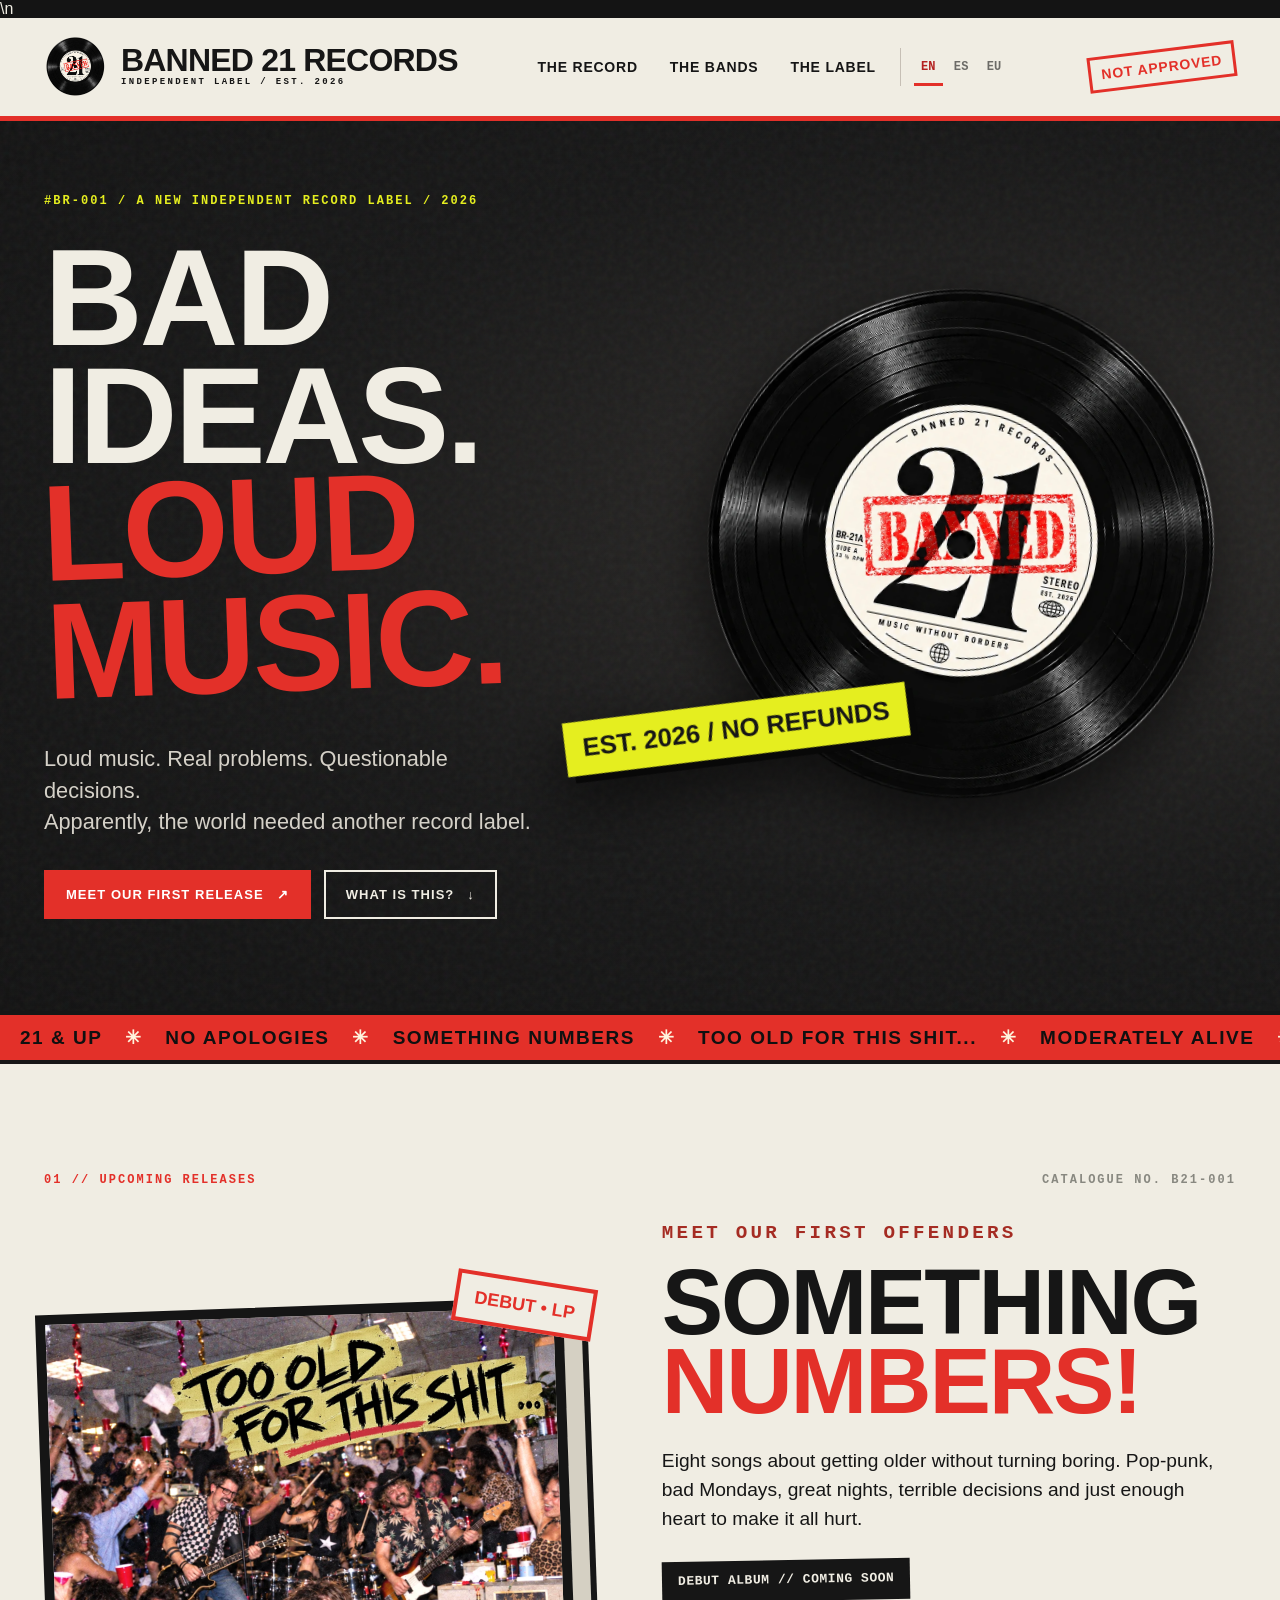
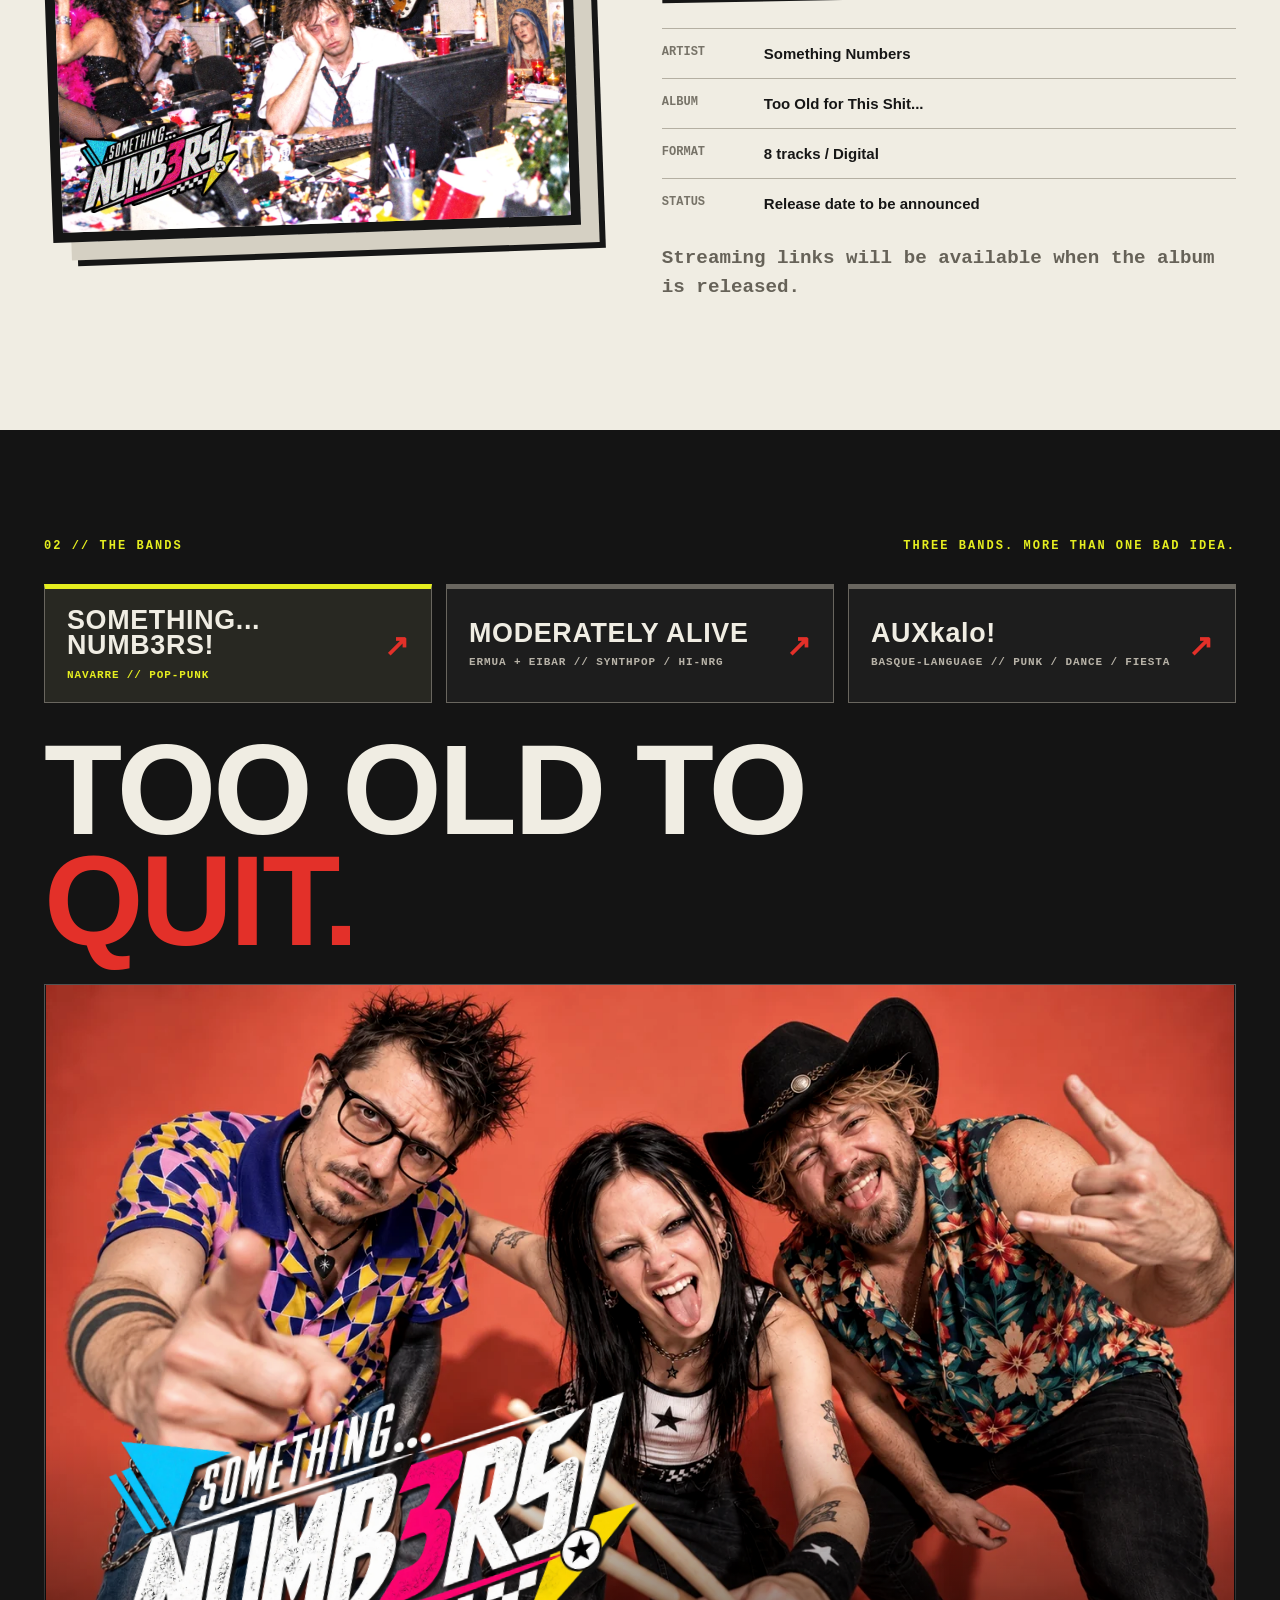
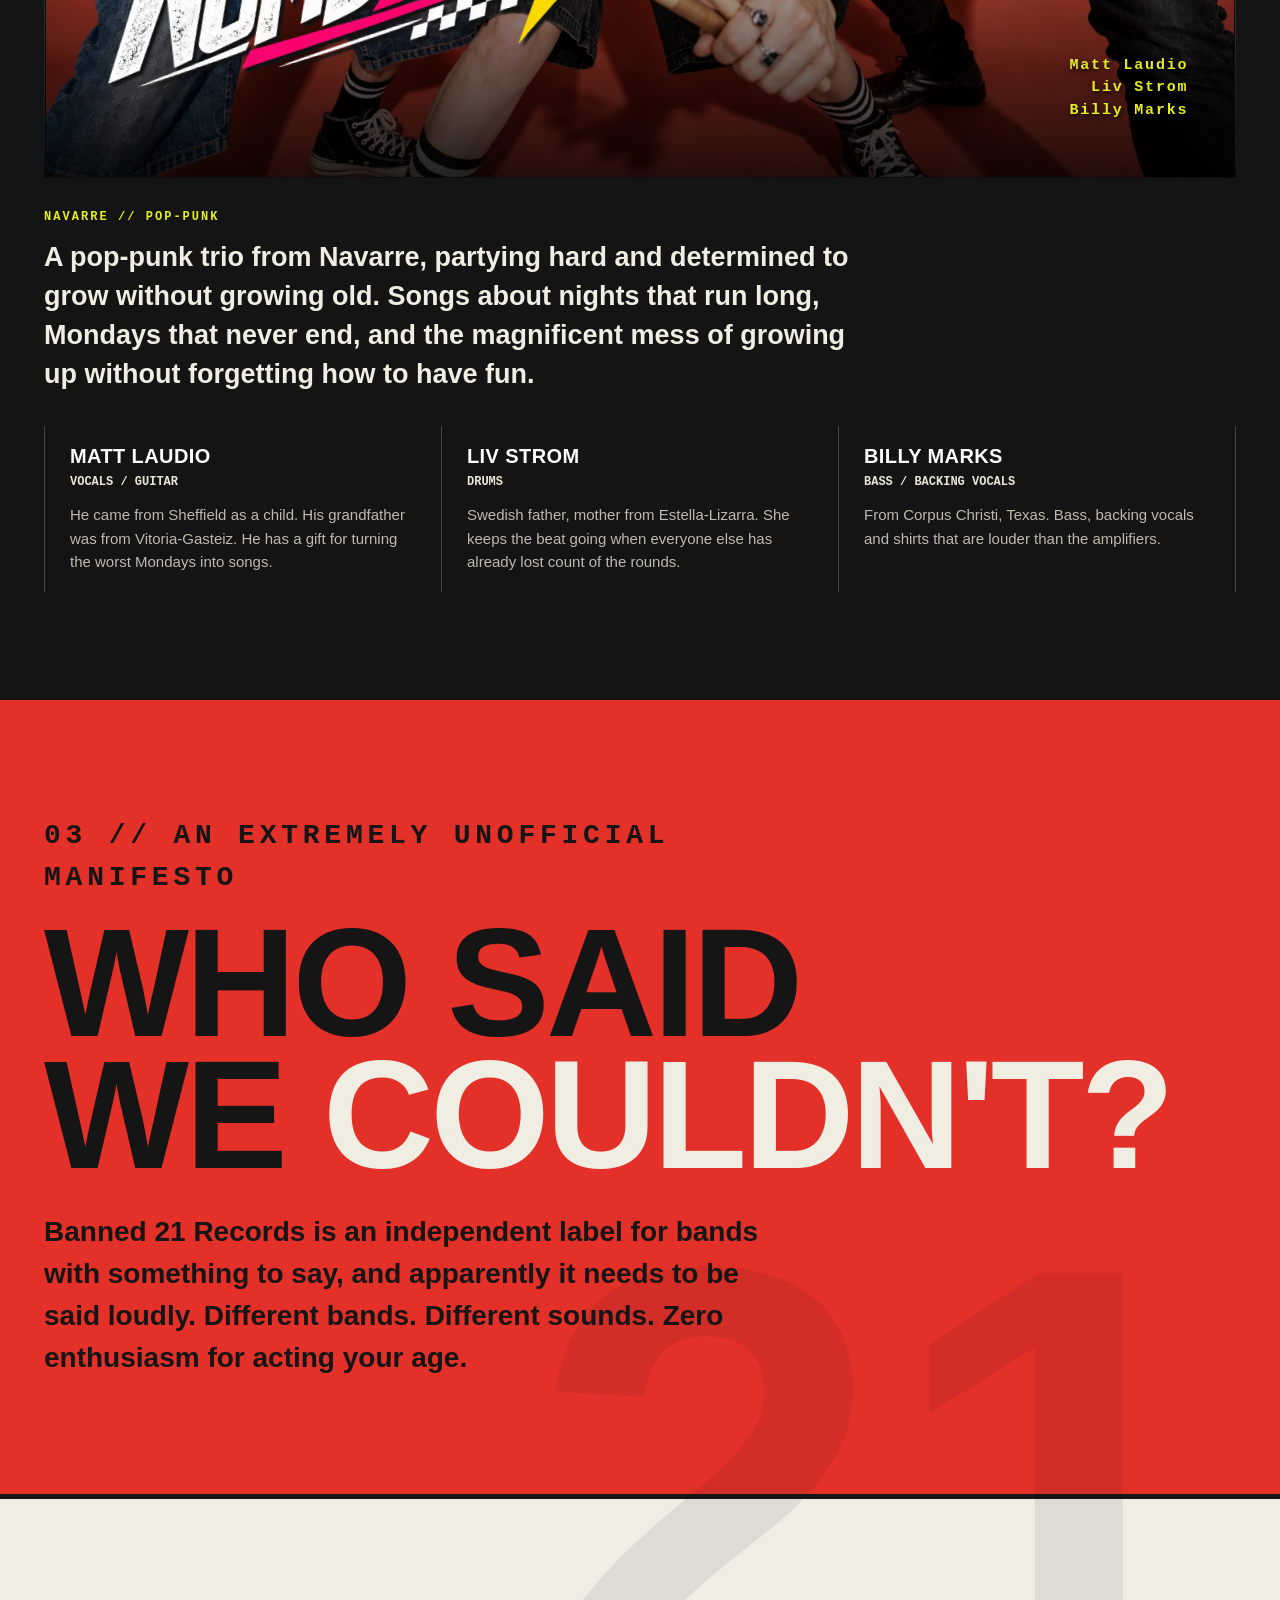
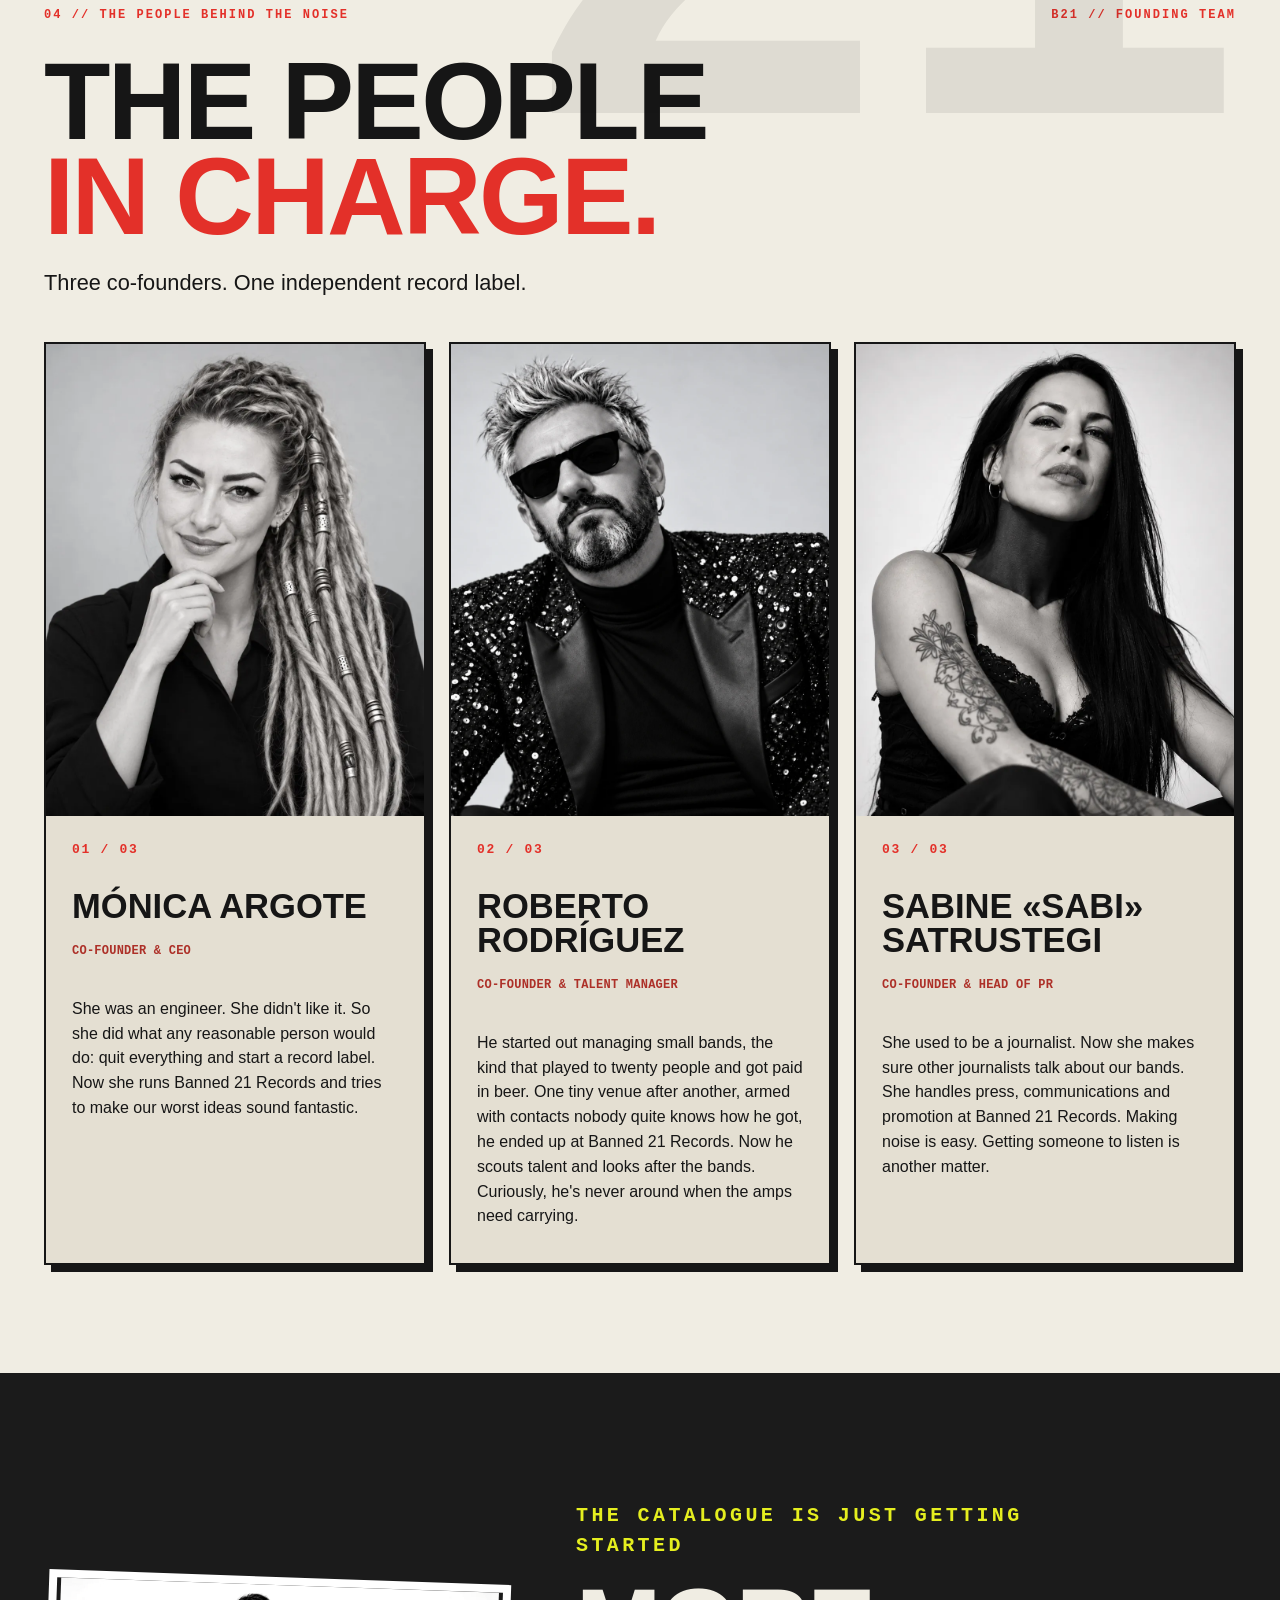
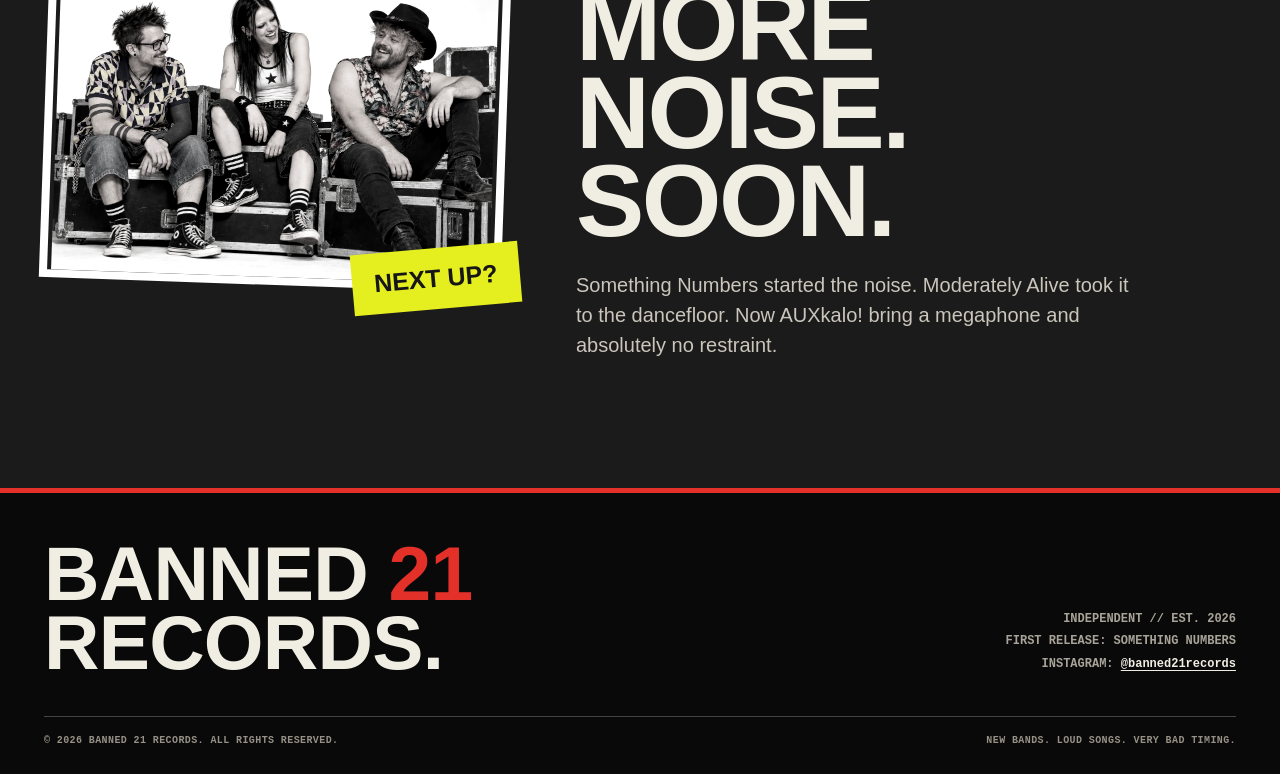
==== commit 276b12b8: "Connect label structured data to official AUXkalo Bandcamp release" ====
--- a/index.html
+++ b/index.html
@@ -11,7 +11,7 @@
 <meta name="twitter:title" content="BANNED 21 RECORDS | Something Numbers · Moderately Alive · AUXkalo!"/>
 <meta name="twitter:description" content="Tres bandas de BANNED 21 RECORDS: punk pop, synthpop ochentero y Subno-Txunta desde Bilbao."/>
 <meta name="twitter:image" content="https://olivermend.github.io/Banned21records-web/assets/artists/auxkalo-band.webp"/>
-<script type="application/ld+json">{"@context":"https://schema.org","@graph":[{"@type":"Organization","@id":"https://olivermend.github.io/Banned21records-web/#label","name":"BANNED 21 RECORDS","url":"https://olivermend.github.io/Banned21records-web/","description":"Sello musical independiente de Something Numbers, Moderately Alive y AUXkalo!."},{"@type":"WebSite","@id":"https://olivermend.github.io/Banned21records-web/#website","url":"https://olivermend.github.io/Banned21records-web/","name":"BANNED 21 RECORDS","publisher":{"@id":"https://olivermend.github.io/Banned21records-web/#label"}},{"@type":"MusicGroup","@id":"https://olivermend.github.io/Banned21records-web/#auxkalo","name":"AUXkalo!","url":"https://olivermend.github.io/Banned21records-web/#auxkalo","genre":["Subno-Txunta","Punk","Dance"],"foundingLocation":{"@type":"Place","name":"Bilbao, Bizkaia"},"description":"Grupo de Bilbao de Subno-Txunta. Mentalmente anclados en los doce años, no han sido serios ni en el funeral de su tía abuela.","member":[{"@type":"Person","name":"DANBA"},{"@type":"Person","name":"TXO!"},{"@type":"Person","name":"KAR-KAR"},{"@type":"Person","name":"NAI-NAI"}],"image":"https://olivermend.github.io/Banned21records-web/assets/artists/auxkalo-band.webp","album":{"@type":"MusicAlbum","name":"KALIMOTXO DA BIDE BAKARRA!","image":"https://olivermend.github.io/Banned21records-web/assets/artists/auxkalo-kalimotxo-da-bide-bakarra.svg"}},{"@type":"MusicGroup","@id":"https://olivermend.github.io/Banned21records-web/#moderately-alive","name":"Moderately Alive","url":"https://olivermend.github.io/Banned21records-web/#moderately-alive","genre":["Synthpop","Hi-NRG"]},{"@type":"MusicGroup","@id":"https://olivermend.github.io/Banned21records-web/#something-numbers","name":"Something Numbers","url":"https://olivermend.github.io/Banned21records-web/#something-numbers","genre":["Pop-punk","Skate punk"]}]}</script>
+<script type="application/ld+json">{"@context":"https://schema.org","@graph":[{"@type":"Organization","@id":"https://olivermend.github.io/Banned21records-web/#label","name":"BANNED 21 RECORDS","url":"https://olivermend.github.io/Banned21records-web/","description":"Sello musical independiente de Something Numbers, Moderately Alive y AUXkalo!."},{"@type":"WebSite","@id":"https://olivermend.github.io/Banned21records-web/#website","url":"https://olivermend.github.io/Banned21records-web/","name":"BANNED 21 RECORDS","publisher":{"@id":"https://olivermend.github.io/Banned21records-web/#label"}},{"@type":"MusicGroup","@id":"https://olivermend.github.io/Banned21records-web/#auxkalo","name":"AUXkalo!","url":"https://olivermend.github.io/Banned21records-web/auxkalo/","sameAs":["https://auxkalo.bandcamp.com/","https://auxkalo.bandcamp.com/album/kalimotxo-da-bide-bakarra-3"],"genre":["Subno-Txunta","Punk","Dance"],"foundingLocation":{"@type":"Place","name":"Bilbao, Bizkaia"},"description":"Grupo de Bilbao de Subno-Txunta. Mentalmente anclados en los doce años, no han sido serios ni en el funeral de su tía abuela.","member":[{"@type":"Person","name":"DANBA"},{"@type":"Person","name":"TXO!"},{"@type":"Person","name":"KAR-KAR"},{"@type":"Person","name":"NAI-NAI"}],"image":"https://olivermend.github.io/Banned21records-web/assets/artists/auxkalo-band.webp","album":{"@type":"MusicAlbum","name":"KALIMOTXO DA BIDE BAKARRA!","url":"https://auxkalo.bandcamp.com/album/kalimotxo-da-bide-bakarra-3","image":"https://olivermend.github.io/Banned21records-web/assets/artists/auxkalo-kalimotxo-da-bide-bakarra.svg"}},{"@type":"MusicGroup","@id":"https://olivermend.github.io/Banned21records-web/#moderately-alive","name":"Moderately Alive","url":"https://olivermend.github.io/Banned21records-web/#moderately-alive","genre":["Synthpop","Hi-NRG"]},{"@type":"MusicGroup","@id":"https://olivermend.github.io/Banned21records-web/#something-numbers","name":"Something Numbers","url":"https://olivermend.github.io/Banned21records-web/#something-numbers","genre":["Pop-punk","Skate punk"]}]}</script>
 <meta charset="utf-8"/>
 <meta content="width=device-width, initial-scale=1" name="viewport"/>
 <meta content="#161615" name="theme-color"/>
@@ -326,7 +326,7 @@
 </style>
 <link rel="stylesheet" href="assets/band-selector.css"/>
 <script defer src="assets/band-selector.js"></script>
-</head>
+<link rel="alternate" type="application/rss+xml" title="AUXkalo! en Bandcamp" href="https://auxkalo.bandcamp.com/feed"/>\n</head>
 <body>
 <header class="topbar" id="top">
 <div class="shell topbar-inner">
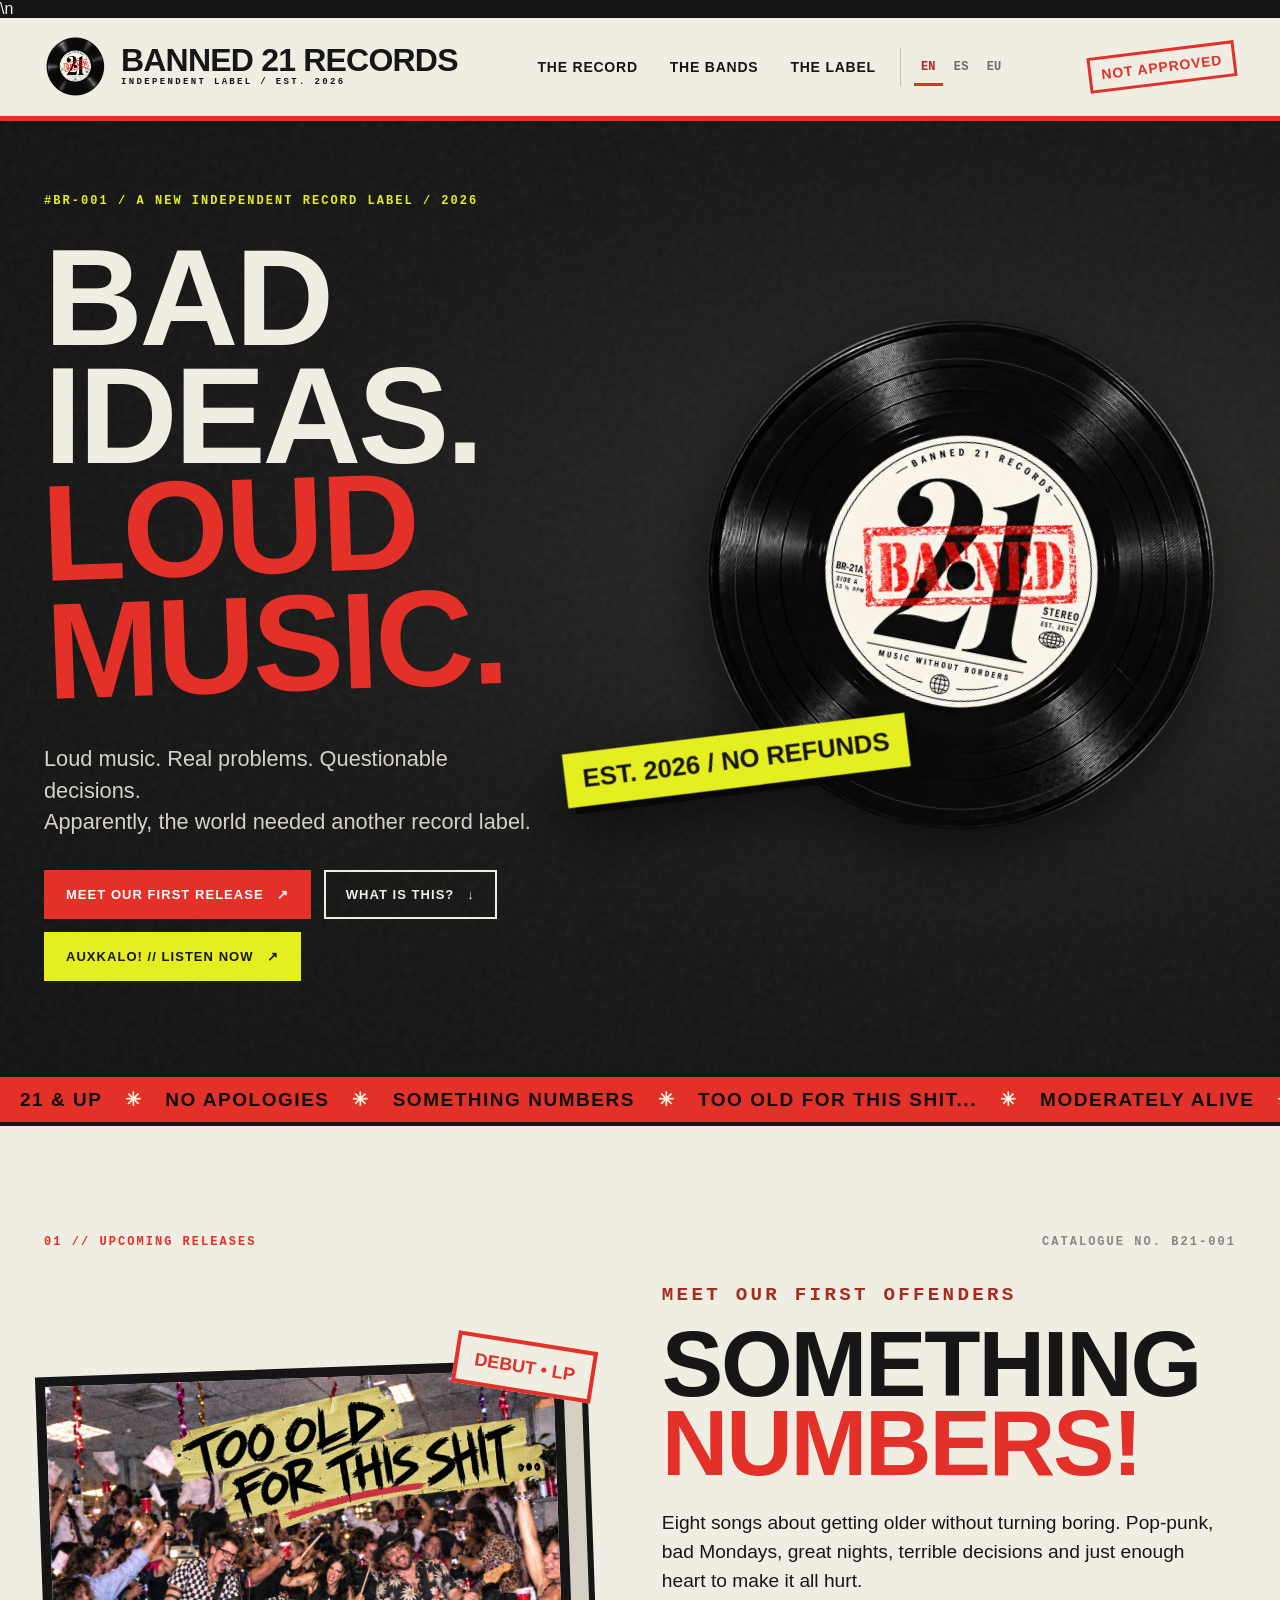
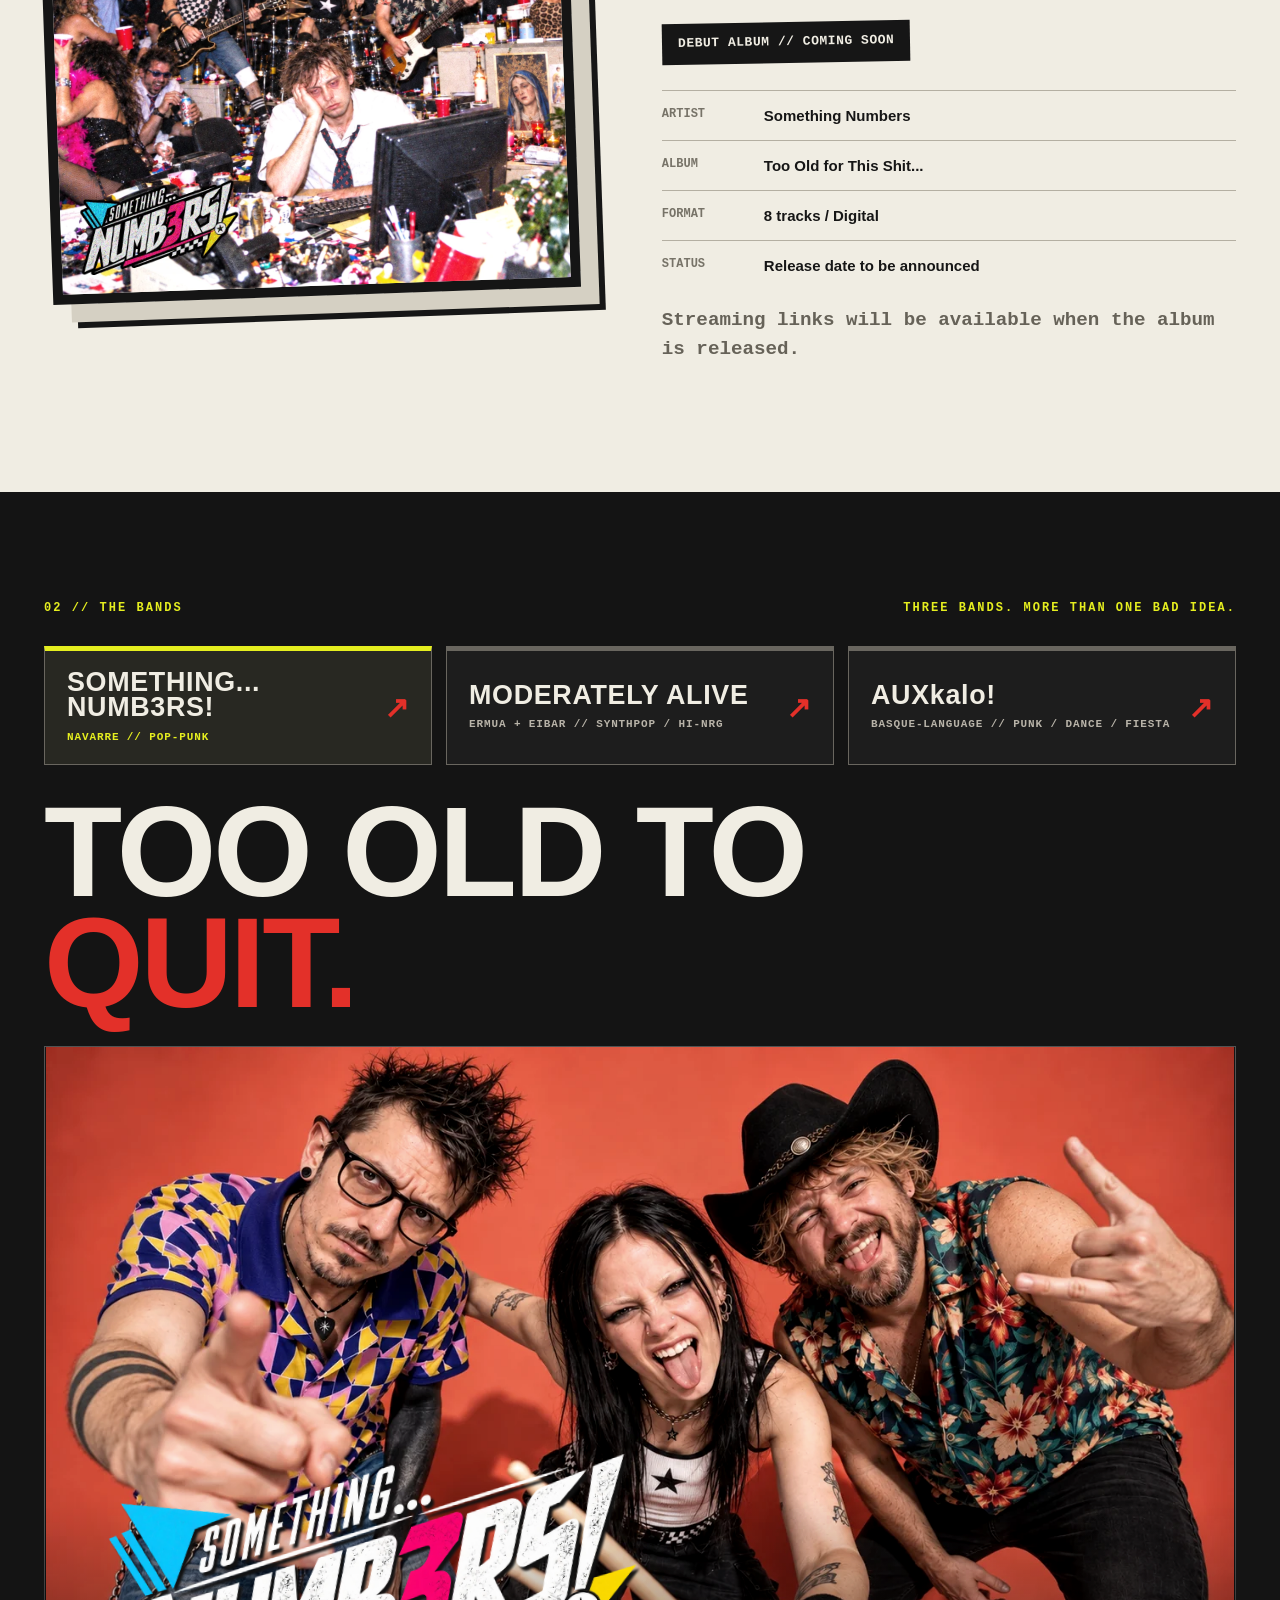
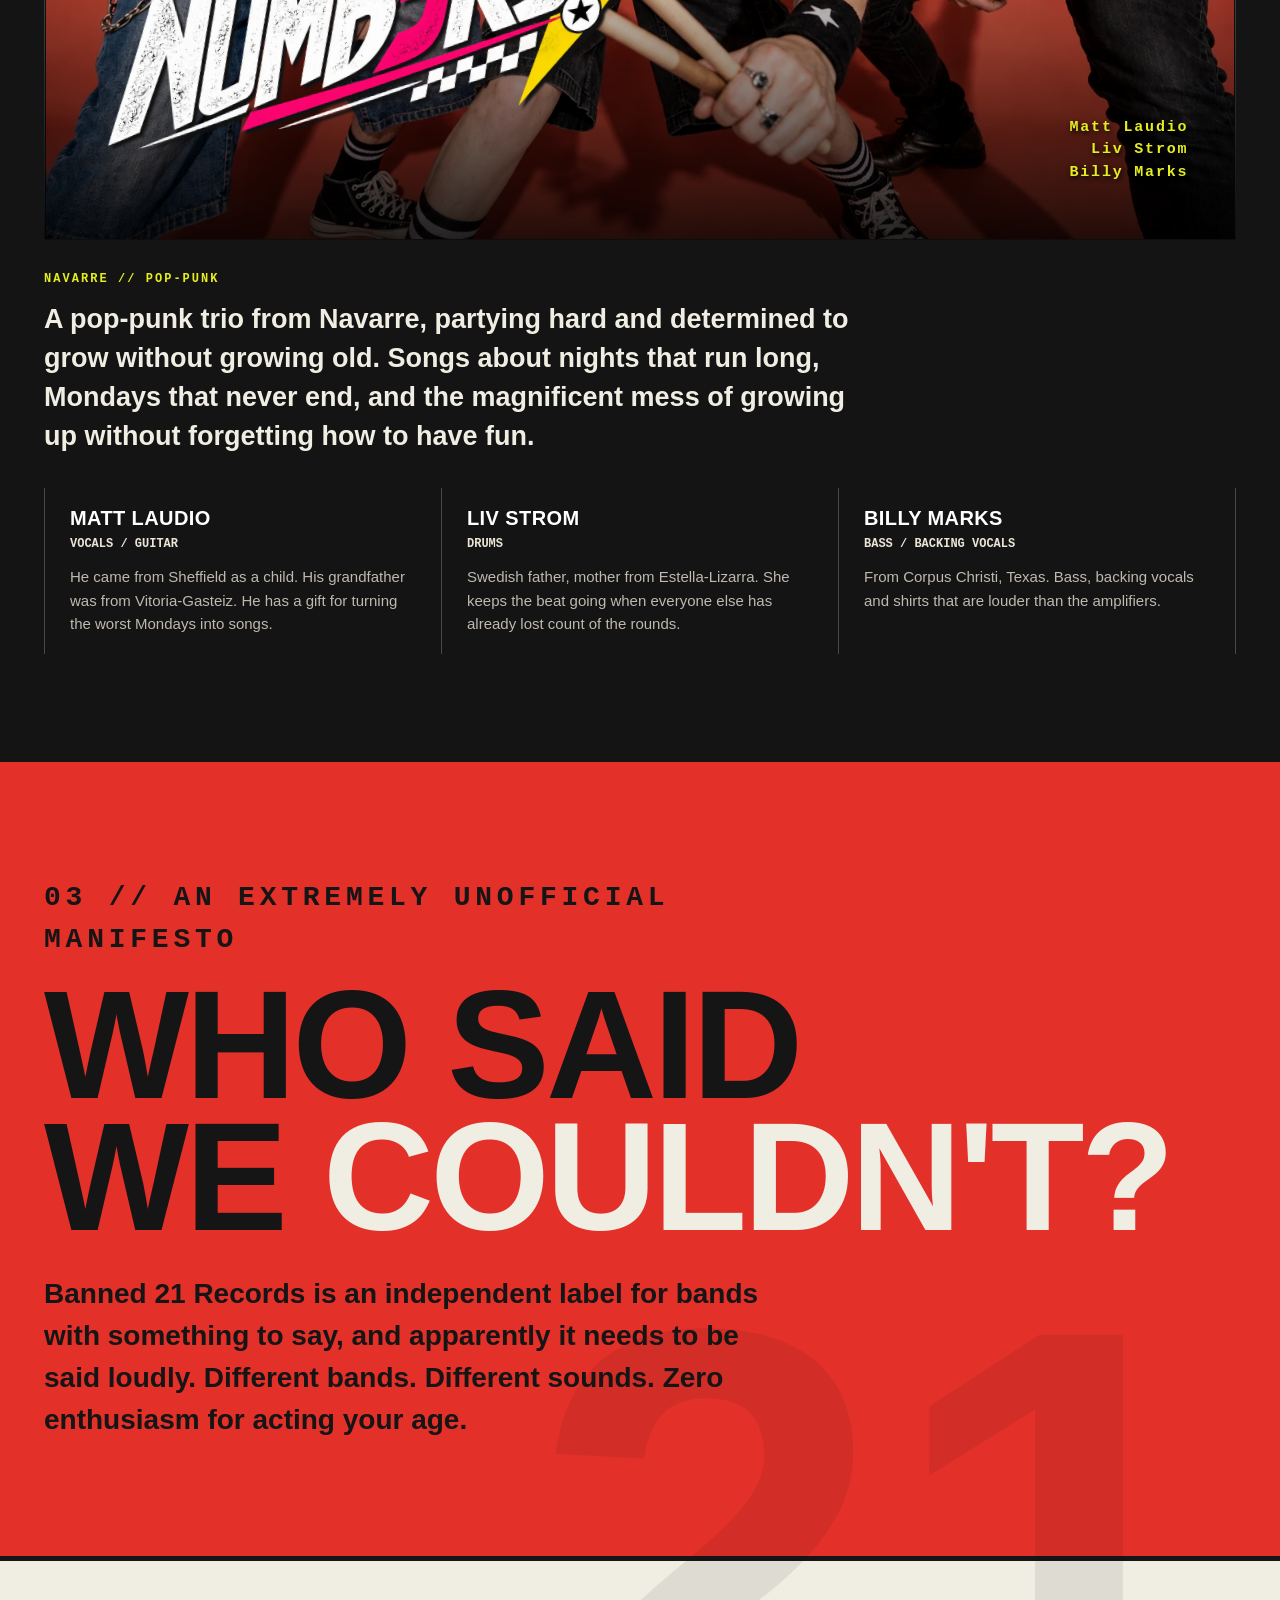
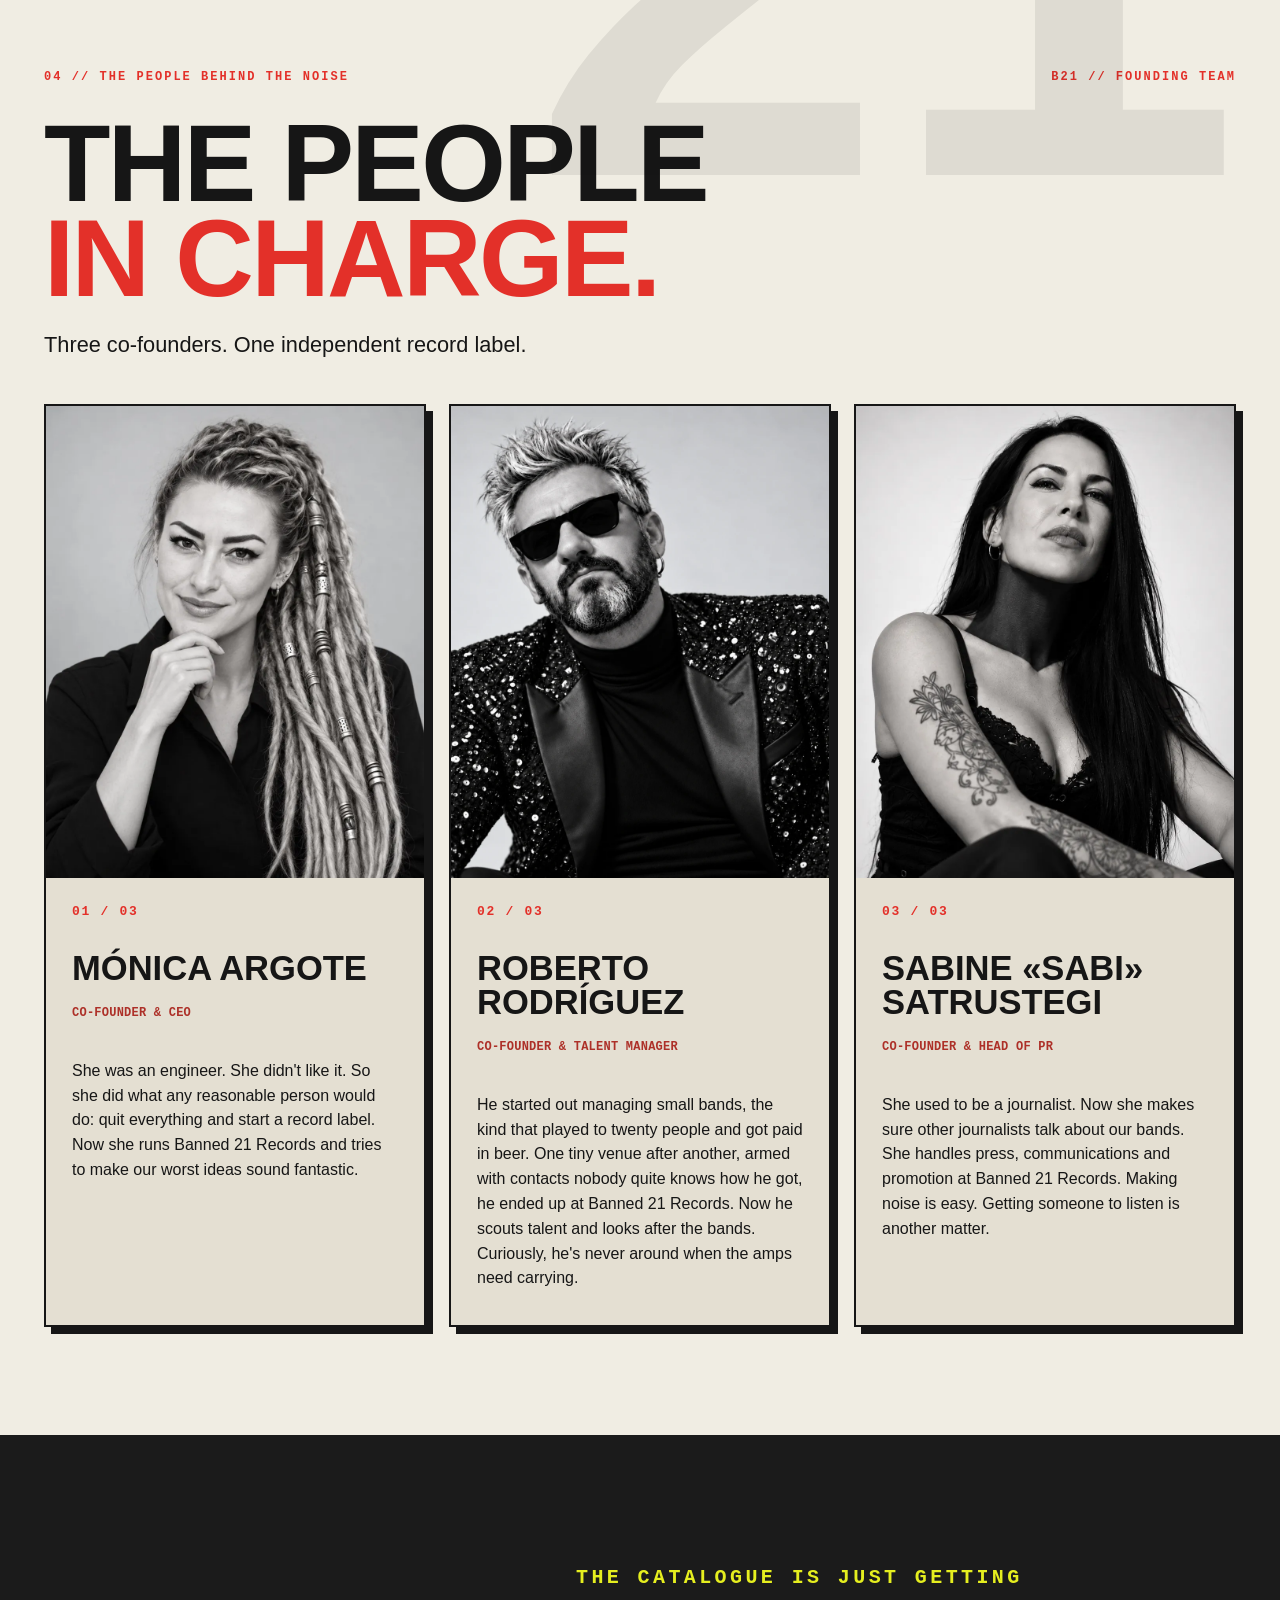
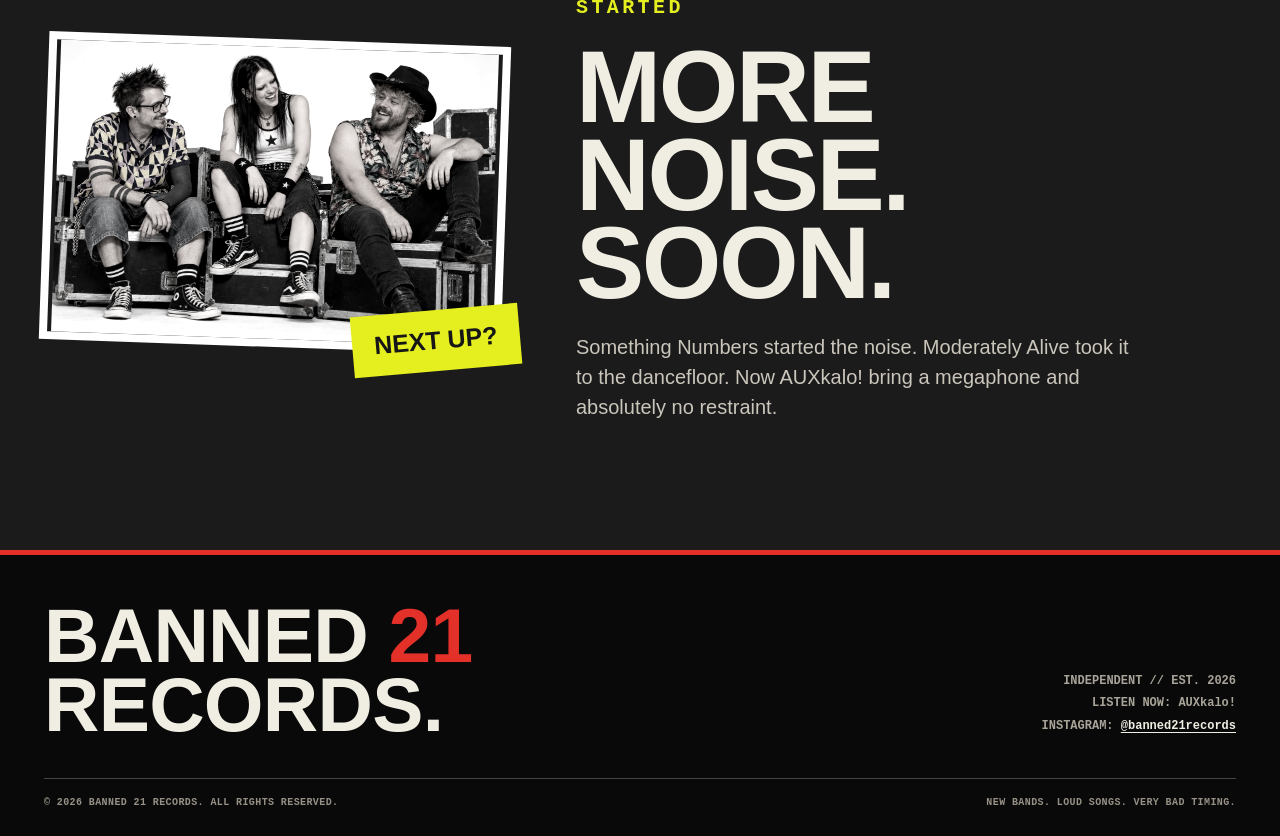
==== commit 61758433: "Make AUXkalo release visible on label homepage and update live status" ====
--- a/index.html
+++ b/index.html
@@ -60,6 +60,8 @@
     .cta:hover { transform:translate(-2px,-3px) }
     .cta-red { background:var(--red); border-color:var(--red); color:white }
     .cta-ghost { color:var(--paper) }
+    .cta-acid { color:var(--ink); background:var(--acid); border-color:var(--acid) }
+    .cta-acid:hover { background:#f6ff48; border-color:#f6ff48 }
     .hero-art { position:relative; justify-self:center; width:min(100%,590px); transform:rotate(11deg) translateY(-3px); filter:drop-shadow(0 22px 30px rgba(0,0,0,.6)) }
     .hero-art img { width:100%; animation:vinyl 34s linear infinite }
     .hero-art:before { content:''; position:absolute; inset:9%; border-radius:50%; border:1px solid rgba(255,255,255,.18) }
@@ -352,6 +354,7 @@
 <div class="hero-buttons">
 <a class="cta cta-red" data-i18n-html="ctaRelease" href="#release">Meet our first release <span aria-hidden="true">↗</span></a>
 <a class="cta cta-ghost" data-i18n-html="ctaLabel" href="#about">What is this? <span aria-hidden="true">↓</span></a>
+<a class="cta cta-acid" data-i18n-html="auxLiveCta" href="https://auxkalo.bandcamp.com/album/kalimotxo-da-bide-bakarra-3" target="_blank" rel="noopener noreferrer">AUXkalo! // LISTEN NOW <span aria-hidden="true">↗</span></a>
 </div>
 </div>
 <div class="hero-art">
@@ -430,7 +433,7 @@
 <div><b>KAR-KAR</b><span class="member-role" data-i18n="karkarRole">LEAD VOCALS</span></div>
 <div><b>NAI-NAI</b><span class="member-role" data-i18n="nainaiRole">LEAD VOCALS</span></div>
 </div>
-<p style="margin:18px 0;font-weight:800"><a href="https://auxkalo.bandcamp.com/" target="_blank" rel="noopener noreferrer" style="color:#e5ee1f">AUXkalo! EN BANDCAMP ↗</a> · <a href="auxkalo/" style="color:#e5ee1f">FICHA DEL GRUPO ↗</a></p><div class="ma-album auxkalo-album"><img alt="Portada oficial del álbum de AUXkalo!: KALIMOTXO DA BIDE BAKARRA!, con los cuatro integrantes enmascarados bajo una ikurriña con kalimotxo bordado" class="ma-album-cover" src="assets/artists/auxkalo-kalimotxo-da-bide-bakarra.svg" width="1254" height="1254" loading="lazy" decoding="async"/><div class="ma-album-copy"><p class="eyebrow" data-i18n="auxAlbumLabel">DEBUT ALBUM</p><h3 class="condensed">KALIMOTXO DA BIDE BAKARRA!</h3><p data-i18n="auxComing">COMING SOON // DATE TBA</p></div></div>
+<p style="margin:18px 0;font-weight:800"><a href="https://auxkalo.bandcamp.com/album/kalimotxo-da-bide-bakarra-3" target="_blank" rel="noopener noreferrer" style="color:#e5ee1f">AUXkalo! EN BANDCAMP ↗</a> · <a href="auxkalo/" style="color:#e5ee1f">FICHA DEL GRUPO ↗</a></p><div class="ma-album auxkalo-album"><img alt="Portada oficial del álbum de AUXkalo!: KALIMOTXO DA BIDE BAKARRA!, con los cuatro integrantes enmascarados bajo una ikurriña con kalimotxo bordado" class="ma-album-cover" src="assets/artists/auxkalo-kalimotxo-da-bide-bakarra.svg" width="1254" height="1254" loading="lazy" decoding="async"/><div class="ma-album-copy"><p class="eyebrow" data-i18n="auxAlbumLabel">DEBUT ALBUM</p><h3 class="condensed">KALIMOTXO DA BIDE BAKARRA!</h3><p data-i18n="auxComing">OUT NOW ON BANDCAMP // 9 TRACKS</p></div></div>
 </div>
 </div>
 </section>
@@ -489,14 +492,14 @@
 <div class="shell">
 <div class="footer-top">
 <div class="footer-logo">BANNED <span>21</span><br/>RECORDS.</div>
-<div class="footer-note" data-i18n-html="footerNote">INDEPENDENT // EST. 2026<br/>FIRST RELEASE: SOMETHING NUMBERS<br/>INSTAGRAM: <a href="https://www.instagram.com/banned21records/" target="_blank" rel="noopener noreferrer">@banned21records</a></div>
+<div class="footer-note" data-i18n-html="footerNote">INDEPENDENT // EST. 2026<br/>LISTEN NOW: AUXkalo!<br/>INSTAGRAM: <a href="https://www.instagram.com/banned21records/" target="_blank" rel="noopener noreferrer">@banned21records</a></div>
 </div>
 <div class="footer-bottom"><span data-i18n="footerRights">© 2026 BANNED 21 RECORDS. ALL RIGHTS RESERVED.</span><span data-i18n="footerTagline">NEW BANDS. LOUD SONGS. VERY BAD TIMING.</span></div>
 </div>
 </footer>
 <script>
 (()=>{
-  const copy = {"en":{"pageTitle":"Banned 21 Records - Bad Ideas. Loud Music.","brandSub":"Independent label / Est. 2026","navRelease":"The record","navBands":"The bands","navLabel":"The label","stamp":"NOT APPROVED","heroEyebrow":"#BR-001 / A new independent record label / 2026","heroTitle":"BAD<br>IDEAS.<em>LOUD<br>MUSIC.</em>","heroDesc":"Loud music. Real problems. Questionable decisions.<br>Apparently, the world needed another record label.","ctaRelease":"Meet our first release <span aria-hidden=\"true\">↗</span>","ctaLabel":"What is this? <span aria-hidden=\"true\">↓</span>","vinylSticker":"EST. 2026 / NO REFUNDS","ticker":"21 &amp; UP <b>✳</b> NO APOLOGIES <b>✳</b> SOMETHING NUMBERS <b>✳</b> TOO OLD FOR THIS SHIT... <b>✳</b> MODERATELY ALIVE <b>✳</b> AUXkalo! <b>✳</b> BANNED 21 RECORDS <b>✳</b>","tickerAria":"Banned 21 Records, an independent record label with Something Numbers, Moderately Alive and AUXkalo!.","releaseSection":"01 // Upcoming releases","releaseIndex":"Catalogue no. B21-001","releaseEyebrow":"Meet our first offenders","albumDescription":"Eight songs about getting older without turning boring. Pop-punk, bad Mondays, great nights, terrible decisions and just enough heart to make it all hurt.","albumComing":"DEBUT ALBUM // COMING SOON","artistLabel":"ARTIST","albumLabel":"ALBUM","formatLabel":"FORMAT","statusLabel":"STATUS","albumFormat":"8 tracks / Digital","status":"Release date to be announced","releaseNote":"Streaming links will be available when the album is released.","rosterSection":"02 // The bands","rosterIndex":"Three bands. More than one bad idea.","rosterTitle":"TOO OLD TO <em>QUIT.</em>","bandEyebrow":"NAVARRE // POP-PUNK","bandStory":"A pop-punk trio from Navarre, partying hard and determined to grow without growing old. Songs about nights that run long, Mondays that never end, and the magnificent mess of growing up without forgetting how to have fun.","mattRole":"VOCALS / GUITAR","livRole":"DRUMS","billyRole":"BASS / BACKING VOCALS","mattBio":"He came from Sheffield as a child. His grandfather was from Vitoria-Gasteiz. He has a gift for turning the worst Mondays into songs.","livBio":"Swedish father, mother from Estella-Lizarra. She keeps the beat going when everyone else has already lost count of the rounds.","billyBio":"From Corpus Christi, Texas. Bass, backing vocals and shirts that are louder than the amplifiers.","futureAct":"NEXT SIGNING // CLASSIFIED","labelEyebrow":"03 // An extremely unofficial manifesto","labelHeading":"WHO SAID<br>WE <span>COULDN'T?</span>","labelManifesto":"Banned 21 Records is an independent label for bands with something to say, and apparently it needs to be said loudly. Different bands. Different sounds. Zero enthusiasm for acting your age.","moreEyebrow":"The catalogue is just getting started","moreTitle":"MORE<br>NOISE.<br>SOON.","moreText":"Something Numbers started the noise. Moderately Alive took it to the dancefloor. Now AUXkalo! bring a megaphone and absolutely no restraint.","footerNote":"INDEPENDENT // EST. 2026<br>FIRST RELEASE: SOMETHING NUMBERS<br>INSTAGRAM: <a href=\"https://www.instagram.com/banned21records/\" target=\"_blank\" rel=\"noopener noreferrer\">@banned21records</a>","footerRights":"© 2026 BANNED 21 RECORDS. ALL RIGHTS RESERVED.","footerTagline":"NEW BANDS. LOUD SONGS. VERY BAD TIMING.","teamSection":"04 // The people behind the noise","teamIndex":"B21 // Founding team","teamTitle":"THE PEOPLE<br><em>IN CHARGE.</em>","teamIntro":"Three co-founders. One independent record label.","monicaRole":"Co-Founder & CEO","monicaTask":"She was an engineer. She didn't like it. So she did what any reasonable person would do: quit everything and start a record label. Now she runs Banned 21 Records and tries to make our worst ideas sound fantastic.","robertoRole":"Co-Founder & Talent Manager","robertoTask":"He started out managing small bands, the kind that played to twenty people and got paid in beer. One tiny venue after another, armed with contacts nobody quite knows how he got, he ended up at Banned 21 Records. Now he scouts talent and looks after the bands. Curiously, he's never around when the amps need carrying.","sabiRole":"Co-Founder & Head of PR","sabiTask":"She used to be a journalist. Now she makes sure other journalists talk about our bands. She handles press, communications and promotion at Banned 21 Records. Making noise is easy. Getting someone to listen is another matter.","moderatelyStyle":"80s SYNTHPOP // HI-NRG","moderatelyTease":"Klio + Z. Debut album coming soon.","moderatelyAlbumLabel":"DEBUT ALBUM","moderatelyComing":"COMING SOON // DATE TBA","bandsSectionAria":"The bands","bandsSelectorLabel":"Choose a band","numbersPickerDetail":"NAVARRE // POP-PUNK","moderatelyPickerDetail":"ERMUA + EIBAR // SYNTHPOP / HI-NRG","maEyebrow":"ERMUA + EIBAR // 80s SYNTHPOP / HI-NRG","maStory":"KLIO (Ermua) and Z (Eibar) are MODERATELY ALIVE, an electronic duo with an eighties synthpop and Hi-NRG sound. Their debut album, Dressed for Disaster, is coming soon.","klioOrigin":"FROM ERMUA","zOrigin":"FROM EIBAR","auxPickerDetail":"BASQUE-LANGUAGE // PUNK / DANCE / FIESTA","auxHeading":"INDEPES, BAINA <em>JATORRAK.</em>","auxEyebrow":"BASQUE-LANGUAGE // PUNK / DANCE / FIESTA","auxStory":"AUXkalo! are a Subno-Txunta band from Bilbao. Mentally stuck at twelve, they have never been serious, not even at their great-aunt’s funeral. Their debut album is KALIMOTXO DA BIDE BAKARRA!.","danbaRole":"RAP / BACKING VOCALS","txoRole":"VOCALS / BACKING VOCALS / MEGAPHONE","karkarRole":"LEAD VOCALS","nainaiRole":"HIGH LEAD VOCALS","auxAlbumLabel":"DEBUT ALBUM","auxComing":"COMING SOON // DATE TBA"},"es":{"pageTitle":"Banned 21 Records - Malas ideas. Buena música.","brandSub":"Sello independiente / Desde 2026","navRelease":"El disco","navBands":"Las bandas","navLabel":"El sello","stamp":"NO AUTORIZADO","heroEyebrow":"#BR-001 / Un nuevo sello independiente / 2026","heroTitle":"MALAS<br>IDEAS.<em>MÚSICA<br>A TOPE.</em>","heroDesc":"Música a todo volumen. Problemas muy reales. Decisiones cuestionables.<br>Por lo visto, el mundo necesitaba otro sello discográfico.","ctaRelease":"Nuestro primer disco <span aria-hidden=\"true\">↗</span>","ctaLabel":"¿Y esto qué es? <span aria-hidden=\"true\">↓</span>","vinylSticker":"DESDE 2026 / SIN DEVOLUCIONES","ticker":"21 AÑOS O MÁS <b>✳</b> SIN PEDIR PERDÓN <b>✳</b> SOMETHING NUMBERS <b>✳</b> TOO OLD FOR THIS SHIT... <b>✳</b> MODERATELY ALIVE <b>✳</b> AUXkalo! <b>✳</b> BANNED 21 RECORDS <b>✳</b>","tickerAria":"Banned 21 Records, sello independiente de Something Numbers, Moderately Alive y AUXkalo!.","releaseSection":"01 // Próximos lanzamientos","releaseIndex":"Catálogo n.º B21-001","releaseEyebrow":"Conoce a nuestros primeros delincuentes","albumDescription":"Ocho canciones sobre cumplir años sin volverse un muermo. Pop-punk fiestero, lunes horribles, noches enormes, decisiones discutibles y una pizca de corazón.","albumComing":"ÁLBUM DEBUT // PRÓXIMAMENTE","artistLabel":"ARTISTA","albumLabel":"DISCO","formatLabel":"FORMATO","statusLabel":"ESTADO","albumFormat":"8 canciones / Digital","status":"Fecha por anunciar","releaseNote":"Los enlaces para escuchar el disco aparecerán cuando se publique.","rosterSection":"02 // Las bandas","rosterIndex":"Tres bandas. Bastantes malas ideas.","rosterTitle":"DEMASIADO VIEJOS<br>PARA <em>PARAR.</em>","bandEyebrow":"NAVARRA // POP-PUNK","bandStory":"Un trío navarro de pop-punk fiestero, con ganas de crecer sin envejecer. Canciones sobre noches que se alargan, lunes que no terminan y el pequeño desastre de hacerse adulto sin dejar de pasarlo bien.","mattRole":"VOZ / GUITARRA","livRole":"BATERÍA","billyRole":"BAJO / COROS","mattBio":"Llegó de Sheffield siendo niño. Su abuelo era gasteiztarra. Tiene una facilidad sospechosa para convertir los peores lunes en canciones.","livBio":"Padre sueco y madre de Estella-Lizarra. Marca el ritmo de la fiesta cuando los demás ya han perdido la cuenta de las rondas.","billyBio":"De Corpus Christi, Texas. Bajo, coros y camisas que hacen más ruido que los amplificadores.","futureAct":"PRÓXIMO FICHAJE // SECRETO","labelEyebrow":"03 // Nuestro manifiesto bastante poco oficial","labelHeading":"¿QUIÉN DIJO<br>QUE <span>NO?</span>","labelManifesto":"Banned 21 Records es un sello independiente para bandas que tienen cosas que contar y que, por lo visto, necesitan contarlas a gritos. Distintas bandas. Distintos sonidos. Cero ganas de comportarse como toca a nuestra edad.","moreEyebrow":"Esto no ha hecho más que empezar","moreTitle":"MÁS<br>RUIDO.<br>PRONTO.","moreText":"Something Numbers pusieron la primera guitarra, Moderately Alive encendieron los sintetizadores y AUXkalo! han llegado con el megáfono. Ya somos tres bandas.","footerNote":"INDEPENDIENTE // DESDE 2026<br>PRIMER LANZAMIENTO: SOMETHING NUMBERS<br>INSTAGRAM: <a href=\"https://www.instagram.com/banned21records/\" target=\"_blank\" rel=\"noopener noreferrer\">@banned21records</a>","footerRights":"© 2026 BANNED 21 RECORDS. TODOS LOS DERECHOS RESERVADOS.","footerTagline":"NUEVAS BANDAS. MÚSICA ALTA. PÉSIMO MOMENTO.","teamSection":"04 // Quienes están detrás del ruido","teamIndex":"B21 // Equipo fundador","teamTitle":"LOS QUE<br><em>MANDAN.</em>","teamIntro":"Tres fundadores. Un sello discográfico independiente.","monicaRole":"Cofundadora y directora general","monicaTask":"Era ingeniera. No le gustaba. Así que hizo lo que cualquier persona razonable haría: dejarlo todo y montar un sello discográfico. Ahora dirige Banned 21 Records e intenta que nuestras peores ideas suenen estupendamente.","robertoRole":"Cofundador y mánager de talentos","robertoTask":"Empezó como mánager de grupos pequeños, de esos que tocaban para veinte personas y cobraban en cervezas. De sala en sala, y tirando de contactos que nadie sabe muy bien de dónde saca, acabó en Banned 21 Records. Ahora descubre talento y se ocupa de las bandas. Curiosamente, cuando toca cargar los amplis, nunca está.","sabiRole":"Cofundadora y responsable de RR. PP.","sabiTask":"Antes era periodista. Ahora se encarga de que otros periodistas hablen de nuestras bandas. Lleva la prensa, la comunicación y la promoción de Banned 21 Records. Porque hacer ruido está muy bien, pero conseguir que alguien lo escuche es otra historia.","moderatelyStyle":"SYNTHPOP OCHENTERO // HI-NRG","moderatelyTease":"Klio + Z. Álbum debut próximamente.","moderatelyAlbumLabel":"ÁLBUM DEBUT","moderatelyComing":"PRÓXIMAMENTE // FECHA POR ANUNCIAR","bandsSectionAria":"Las bandas","bandsSelectorLabel":"Selecciona una banda","numbersPickerDetail":"NAVARRA // POP-PUNK","moderatelyPickerDetail":"ERMUA + EIBAR // SYNTHPOP / HI-NRG","maEyebrow":"ERMUA + EIBAR // SYNTHPOP OCHENTERO / HI-NRG","maStory":"KLIO (Ermua) y Z (Eibar) forman MODERATELY ALIVE, un dúo de synthpop ochentero y Hi-NRG. Su álbum debut, Dressed for Disaster, llegará próximamente.","klioOrigin":"DE ERMUA","zOrigin":"DE EIBAR","auxPickerDetail":"EUSKERA // PUNK / DANCE / FIESTA","auxHeading":"INDEPES, BAINA <em>JATORRAK.</em>","auxEyebrow":"EUSKERA // PUNK / DANCE / FIESTA","auxStory":"AUXkalo! son de Bilbao y hacen Subno-Txunta. Anclados mentalmente en los doce años, no han sido serios ni en el funeral de su tía abuela. Su primer disco se titula KALIMOTXO DA BIDE BAKARRA!.","danbaRole":"COROS / RAP","txoRole":"VOZ SECUNDARIA / COROS / MEGÁFONO","karkarRole":"VOZ PRINCIPAL","nainaiRole":"VOZ PRINCIPAL AGUDA","auxAlbumLabel":"ÁLBUM DEBUT","auxComing":"PRÓXIMAMENTE // FECHA POR ANUNCIAR"},"eu":{"pageTitle":"Banned 21 Records - Ideia txarrak. Musika ozen.","brandSub":"Diskoetxe independentea / 2026tik","navRelease":"Diskoa","navBands":"Taldeak","navLabel":"Diskoetxea","stamp":"BAIMENDU GABE","heroEyebrow":"#BR-001 / Diskoetxe independente berri bat / 2026","heroTitle":"IDEIA<br>TXARRAK.<em>MUSIKA<br>OZEN.</em>","heroDesc":"Musika ozen. Benetako arazoak. Zalantzazko erabakiak.<br>Antza, munduak beste diskoetxe bat behar zuen.","ctaRelease":"Gure lehen diskoa <span aria-hidden=\"true\">↗</span>","ctaLabel":"Zer da hau? <span aria-hidden=\"true\">↓</span>","vinylSticker":"2026TIK / DIRUA EZ DA ITZULTZEN","ticker":"21 URTETIK GORA <b>✳</b> BARKAMENIK EZ <b>✳</b> SOMETHING NUMBERS <b>✳</b> TOO OLD FOR THIS SHIT... <b>✳</b> MODERATELY ALIVE <b>✳</b> AUXkalo! <b>✳</b> BANNED 21 RECORDS <b>✳</b>","tickerAria":"Banned 21 Records, Something Numbers, Moderately Alive eta AUXkalo! taldeen diskoetxe independentea.","releaseSection":"01 // Datozen argitalpenak","releaseIndex":"Katalogo zk. B21-001","releaseEyebrow":"Hona hemen gure lehen gaizkileak","albumDescription":"Zahartu bai, baina aspergarri bihurtu gabe: zortzi kantu. Parrandarako pop-punka, astelehen latzak, gau handiak, erabaki zalantzagarriak eta bihotz pixka bat.","albumComing":"LEHEN DISKOA // LASTER","artistLabel":"ARTISTA","albumLabel":"DISKOA","formatLabel":"FORMATUA","statusLabel":"EGOERA","albumFormat":"8 kantu / Digitala","status":"Argitaratze-data zehazteko","releaseNote":"Diskoa argitaratzean jarriko ditugu entzuteko estekak.","rosterSection":"02 // Taldeak","rosterIndex":"Hiru talde. Ideia txar ugari.","rosterTitle":"UZTEKO<br><em>ZAHARREGIAK.</em>","bandEyebrow":"NAFARROA // POP-PUNK","bandStory":"Nafarroako pop-punk hirukote parrandazalea, zahartu gabe hazteko gogoz. Gau luzeei, amaigabeko astelehenei eta ondo pasatzeari utzi gabe heldu bihurtzearen nahaspilari buruzko kantuak.","mattRole":"AHOTSA / GITARRA","livRole":"BATERIA","billyRole":"BAXUA / KORUAK","mattBio":"Txikitan Sheffieldetik etorri zen. Aitona Gasteizkoa zuen. Astelehenik txarrenak kantu bihurtzeko trebezia susmagarria du.","livBio":"Aita suediarra du, eta ama Lizarrakoa. Gainerakoek zenbatgarren tragoa daramaten ahaztu dutenean ere, erritmoari eusten dio.","billyBio":"Corpus Christikoa da, Texaskoa. Baxua, koruak eta anplifikadoreak baino zaratatsuagoak diren alkandorak.","futureAct":"HURRENGO TALDEA // SEKRETUAN","labelEyebrow":"03 // Gure manifestu ez hain ofiziala","labelHeading":"NORK ESAN DU<br><span>EZETZ?</span>","labelManifesto":"Banned 21 Records zerbait esateko duten taldeen diskoetxe independentea da; antza, ozen esan beharra dago. Talde desberdinak. Soinu desberdinak. Eta adinaren arabera jokatzeko inolako gogorik ez.","moreEyebrow":"Hau hasi besterik ez da egin","moreTitle":"ZARATA<br>GEHIAGO.<br>LASTER.","moreText":"Something Numbersek ekin zioten zaratari, Moderately Alivek sintetizadoreak ekarri zituzten eta AUXkalo! megafonoarekin agertu dira. Hiru talde gara dagoeneko.","footerNote":"INDEPENDENTEA // 2026TIK<br>LEHEN ARGITALPENA: SOMETHING NUMBERS<br>INSTAGRAM: <a href=\"https://www.instagram.com/banned21records/\" target=\"_blank\" rel=\"noopener noreferrer\">@banned21records</a>","footerRights":"© 2026 BANNED 21 RECORDS. ESKUBIDE GUZTIAK GORDETA.","footerTagline":"TALDE BERRIAK. MUSIKA OZEN. UNE TXARRA.","teamSection":"04 // Zarataren atzean daudenak","teamIndex":"B21 // Sortzaile taldea","teamTitle":"NOR DAGO<br><em>ATZEAN?</em>","teamIntro":"Hiru sortzailekide. Diskoetxe independente bat.","monicaRole":"Sortzailekidea eta zuzendari nagusia","monicaTask":"Ingeniaria zen. Ez zuen gustuko. Beraz, zentzuzko edonork egingo lukeena egin zuen: dena utzi eta diskoetxe bat sortu. Orain Banned 21 Records zuzentzen du, eta gure ideiarik txarrenek ere ederki jo dezaten saiatzen da.","robertoRole":"Sortzailekidea eta talentuaren arduraduna","robertoTask":"Talde txikien manager gisa hasi zen, hogei lagunen aurrean jo eta garagardotan kobratzen zuten horietakoekin. Aretoz areto, inork oso ondo nondik atera dituen ez dakien kontaktuei tiraka, Banned 21 Recordsera iritsi zen. Orain talentu berriak bilatu eta taldeez arduratzen da. Bitxia bada ere, anplifikadoreak eraman behar direnean ez da inoiz agertzen.","sabiRole":"Sortzailekidea eta harreman publikoen arduraduna","sabiTask":"Lehen kazetaria zen. Orain beste kazetari batzuek gure taldeei buruz hitz egin dezaten lortzen saiatzen da. Banned 21 Recordsen prentsa, komunikazioa eta sustapena daramatza. Zarata egitea erraza da; norbaitek entzutea, beste kontu bat.","moderatelyStyle":"80KO HAMARKADAKO SYNTHPOPA // HI-NRG","moderatelyTease":"Klio + Z. Lehen diskoa laster.","moderatelyAlbumLabel":"LEHEN DISKOA","moderatelyComing":"LASTER // DATA IRAGARTZEKE","bandsSectionAria":"Taldeak","bandsSelectorLabel":"Aukeratu talde bat","numbersPickerDetail":"NAFARROA // POP-PUNK","moderatelyPickerDetail":"ERMUA + EIBAR // SYNTHPOP / HI-NRG","maEyebrow":"ERMUA + EIBAR // 80KO HAMARKADAKO SYNTHPOPA / HI-NRG","maStory":"KLIO (Ermua) eta Z (Eibar) dira MODERATELY ALIVE, 80ko hamarkadako synthpopa eta Hi-NRG lantzen dituen bikote elektronikoa. Dressed for Disaster lehen diskoa laster iritsiko da.","klioOrigin":"ERMUAKOA","zOrigin":"EIBARKOA","auxPickerDetail":"EUSKARAZ // PUNKA / DANTZA / JAIA","auxHeading":"INDEPES, BAINA <em>JATORRAK.</em>","auxEyebrow":"EUSKARAZ // PUNKA / DANTZA / JAIA","auxStory":"AUXkalo! Bilboko Subno-Txunta taldea da. Buruz hamabi urterekin geratu dira, eta ez ziren serio jarri ezta izeba-amonaren hiletan ere. Lehen diskoa KALIMOTXO DA BIDE BAKARRA! da.","danbaRole":"KORUAK / RAPA","txoRole":"BIGARREN AHOTSA / KORUAK / MEGAFONOA","karkarRole":"AHOTS NAGUSIA","nainaiRole":"AHOTS NAGUSI ALTUA","auxAlbumLabel":"LEHEN DISKOA","auxComing":"LASTER // DATA IRAGARTZEKE"}};
+  const copy = {"en":{"pageTitle":"Banned 21 Records - Bad Ideas. Loud Music.","brandSub":"Independent label / Est. 2026","navRelease":"The record","navBands":"The bands","navLabel":"The label","stamp":"NOT APPROVED","heroEyebrow":"#BR-001 / A new independent record label / 2026","heroTitle":"BAD<br>IDEAS.<em>LOUD<br>MUSIC.</em>","heroDesc":"Loud music. Real problems. Questionable decisions.<br>Apparently, the world needed another record label.","ctaRelease":"Meet our first release <span aria-hidden=\"true\">↗</span>","ctaLabel":"What is this? <span aria-hidden=\"true\">↓</span>","auxLiveCta":"AUXkalo! // LISTEN NOW <span aria-hidden=\"true\">↗</span>","vinylSticker":"EST. 2026 / NO REFUNDS","ticker":"21 &amp; UP <b>✳</b> NO APOLOGIES <b>✳</b> SOMETHING NUMBERS <b>✳</b> TOO OLD FOR THIS SHIT... <b>✳</b> MODERATELY ALIVE <b>✳</b> AUXkalo! <b>✳</b> BANNED 21 RECORDS <b>✳</b>","tickerAria":"Banned 21 Records, an independent record label with Something Numbers, Moderately Alive and AUXkalo!.","releaseSection":"01 // Upcoming releases","releaseIndex":"Catalogue no. B21-001","releaseEyebrow":"Meet our first offenders","albumDescription":"Eight songs about getting older without turning boring. Pop-punk, bad Mondays, great nights, terrible decisions and just enough heart to make it all hurt.","albumComing":"DEBUT ALBUM // COMING SOON","artistLabel":"ARTIST","albumLabel":"ALBUM","formatLabel":"FORMAT","statusLabel":"STATUS","albumFormat":"8 tracks / Digital","status":"Release date to be announced","releaseNote":"Streaming links will be available when the album is released.","rosterSection":"02 // The bands","rosterIndex":"Three bands. More than one bad idea.","rosterTitle":"TOO OLD TO <em>QUIT.</em>","bandEyebrow":"NAVARRE // POP-PUNK","bandStory":"A pop-punk trio from Navarre, partying hard and determined to grow without growing old. Songs about nights that run long, Mondays that never end, and the magnificent mess of growing up without forgetting how to have fun.","mattRole":"VOCALS / GUITAR","livRole":"DRUMS","billyRole":"BASS / BACKING VOCALS","mattBio":"He came from Sheffield as a child. His grandfather was from Vitoria-Gasteiz. He has a gift for turning the worst Mondays into songs.","livBio":"Swedish father, mother from Estella-Lizarra. She keeps the beat going when everyone else has already lost count of the rounds.","billyBio":"From Corpus Christi, Texas. Bass, backing vocals and shirts that are louder than the amplifiers.","futureAct":"NEXT SIGNING // CLASSIFIED","labelEyebrow":"03 // An extremely unofficial manifesto","labelHeading":"WHO SAID<br>WE <span>COULDN'T?</span>","labelManifesto":"Banned 21 Records is an independent label for bands with something to say, and apparently it needs to be said loudly. Different bands. Different sounds. Zero enthusiasm for acting your age.","moreEyebrow":"The catalogue is just getting started","moreTitle":"MORE<br>NOISE.<br>SOON.","moreText":"Something Numbers started the noise. Moderately Alive took it to the dancefloor. Now AUXkalo! bring a megaphone and absolutely no restraint.","footerNote":"INDEPENDENT // EST. 2026<br>LISTEN NOW: AUXkalo!<br>INSTAGRAM: <a href=\"https://www.instagram.com/banned21records/\" target=\"_blank\" rel=\"noopener noreferrer\">@banned21records</a>","footerRights":"© 2026 BANNED 21 RECORDS. ALL RIGHTS RESERVED.","footerTagline":"NEW BANDS. LOUD SONGS. VERY BAD TIMING.","teamSection":"04 // The people behind the noise","teamIndex":"B21 // Founding team","teamTitle":"THE PEOPLE<br><em>IN CHARGE.</em>","teamIntro":"Three co-founders. One independent record label.","monicaRole":"Co-Founder & CEO","monicaTask":"She was an engineer. She didn't like it. So she did what any reasonable person would do: quit everything and start a record label. Now she runs Banned 21 Records and tries to make our worst ideas sound fantastic.","robertoRole":"Co-Founder & Talent Manager","robertoTask":"He started out managing small bands, the kind that played to twenty people and got paid in beer. One tiny venue after another, armed with contacts nobody quite knows how he got, he ended up at Banned 21 Records. Now he scouts talent and looks after the bands. Curiously, he's never around when the amps need carrying.","sabiRole":"Co-Founder & Head of PR","sabiTask":"She used to be a journalist. Now she makes sure other journalists talk about our bands. She handles press, communications and promotion at Banned 21 Records. Making noise is easy. Getting someone to listen is another matter.","moderatelyStyle":"80s SYNTHPOP // HI-NRG","moderatelyTease":"Klio + Z. Debut album coming soon.","moderatelyAlbumLabel":"DEBUT ALBUM","moderatelyComing":"COMING SOON // DATE TBA","bandsSectionAria":"The bands","bandsSelectorLabel":"Choose a band","numbersPickerDetail":"NAVARRE // POP-PUNK","moderatelyPickerDetail":"ERMUA + EIBAR // SYNTHPOP / HI-NRG","maEyebrow":"ERMUA + EIBAR // 80s SYNTHPOP / HI-NRG","maStory":"KLIO (Ermua) and Z (Eibar) are MODERATELY ALIVE, an electronic duo with an eighties synthpop and Hi-NRG sound. Their debut album, Dressed for Disaster, is coming soon.","klioOrigin":"FROM ERMUA","zOrigin":"FROM EIBAR","auxPickerDetail":"BASQUE-LANGUAGE // PUNK / DANCE / FIESTA","auxHeading":"INDEPES, BAINA <em>JATORRAK.</em>","auxEyebrow":"BASQUE-LANGUAGE // PUNK / DANCE / FIESTA","auxStory":"AUXkalo! are a Subno-Txunta band from Bilbao. Mentally stuck at twelve, they have never been serious, not even at their great-aunt’s funeral. Their debut album is KALIMOTXO DA BIDE BAKARRA!.","danbaRole":"RAP / BACKING VOCALS","txoRole":"VOCALS / BACKING VOCALS / MEGAPHONE","karkarRole":"LEAD VOCALS","nainaiRole":"HIGH LEAD VOCALS","auxAlbumLabel":"DEBUT ALBUM","auxComing":"OUT NOW ON BANDCAMP // 9 TRACKS"},"es":{"pageTitle":"Banned 21 Records - Malas ideas. Buena música.","brandSub":"Sello independiente / Desde 2026","navRelease":"El disco","navBands":"Las bandas","navLabel":"El sello","stamp":"NO AUTORIZADO","heroEyebrow":"#BR-001 / Un nuevo sello independiente / 2026","heroTitle":"MALAS<br>IDEAS.<em>MÚSICA<br>A TOPE.</em>","heroDesc":"Música a todo volumen. Problemas muy reales. Decisiones cuestionables.<br>Por lo visto, el mundo necesitaba otro sello discográfico.","ctaRelease":"Nuestro primer disco <span aria-hidden=\"true\">↗</span>","ctaLabel":"¿Y esto qué es? <span aria-hidden=\"true\">↓</span>","auxLiveCta":"AUXkalo! // ESCUCHAR DISCO <span aria-hidden=\"true\">↗</span>","vinylSticker":"DESDE 2026 / SIN DEVOLUCIONES","ticker":"21 AÑOS O MÁS <b>✳</b> SIN PEDIR PERDÓN <b>✳</b> SOMETHING NUMBERS <b>✳</b> TOO OLD FOR THIS SHIT... <b>✳</b> MODERATELY ALIVE <b>✳</b> AUXkalo! <b>✳</b> BANNED 21 RECORDS <b>✳</b>","tickerAria":"Banned 21 Records, sello independiente de Something Numbers, Moderately Alive y AUXkalo!.","releaseSection":"01 // Próximos lanzamientos","releaseIndex":"Catálogo n.º B21-001","releaseEyebrow":"Conoce a nuestros primeros delincuentes","albumDescription":"Ocho canciones sobre cumplir años sin volverse un muermo. Pop-punk fiestero, lunes horribles, noches enormes, decisiones discutibles y una pizca de corazón.","albumComing":"ÁLBUM DEBUT // PRÓXIMAMENTE","artistLabel":"ARTISTA","albumLabel":"DISCO","formatLabel":"FORMATO","statusLabel":"ESTADO","albumFormat":"8 canciones / Digital","status":"Fecha por anunciar","releaseNote":"Los enlaces para escuchar el disco aparecerán cuando se publique.","rosterSection":"02 // Las bandas","rosterIndex":"Tres bandas. Bastantes malas ideas.","rosterTitle":"DEMASIADO VIEJOS<br>PARA <em>PARAR.</em>","bandEyebrow":"NAVARRA // POP-PUNK","bandStory":"Un trío navarro de pop-punk fiestero, con ganas de crecer sin envejecer. Canciones sobre noches que se alargan, lunes que no terminan y el pequeño desastre de hacerse adulto sin dejar de pasarlo bien.","mattRole":"VOZ / GUITARRA","livRole":"BATERÍA","billyRole":"BAJO / COROS","mattBio":"Llegó de Sheffield siendo niño. Su abuelo era gasteiztarra. Tiene una facilidad sospechosa para convertir los peores lunes en canciones.","livBio":"Padre sueco y madre de Estella-Lizarra. Marca el ritmo de la fiesta cuando los demás ya han perdido la cuenta de las rondas.","billyBio":"De Corpus Christi, Texas. Bajo, coros y camisas que hacen más ruido que los amplificadores.","futureAct":"PRÓXIMO FICHAJE // SECRETO","labelEyebrow":"03 // Nuestro manifiesto bastante poco oficial","labelHeading":"¿QUIÉN DIJO<br>QUE <span>NO?</span>","labelManifesto":"Banned 21 Records es un sello independiente para bandas que tienen cosas que contar y que, por lo visto, necesitan contarlas a gritos. Distintas bandas. Distintos sonidos. Cero ganas de comportarse como toca a nuestra edad.","moreEyebrow":"Esto no ha hecho más que empezar","moreTitle":"MÁS<br>RUIDO.<br>PRONTO.","moreText":"Something Numbers pusieron la primera guitarra, Moderately Alive encendieron los sintetizadores y AUXkalo! han llegado con el megáfono. Ya somos tres bandas.","footerNote":"INDEPENDIENTE // DESDE 2026<br>YA DISPONIBLE: AUXkalo!<br>INSTAGRAM: <a href=\"https://www.instagram.com/banned21records/\" target=\"_blank\" rel=\"noopener noreferrer\">@banned21records</a>","footerRights":"© 2026 BANNED 21 RECORDS. TODOS LOS DERECHOS RESERVADOS.","footerTagline":"NUEVAS BANDAS. MÚSICA ALTA. PÉSIMO MOMENTO.","teamSection":"04 // Quienes están detrás del ruido","teamIndex":"B21 // Equipo fundador","teamTitle":"LOS QUE<br><em>MANDAN.</em>","teamIntro":"Tres fundadores. Un sello discográfico independiente.","monicaRole":"Cofundadora y directora general","monicaTask":"Era ingeniera. No le gustaba. Así que hizo lo que cualquier persona razonable haría: dejarlo todo y montar un sello discográfico. Ahora dirige Banned 21 Records e intenta que nuestras peores ideas suenen estupendamente.","robertoRole":"Cofundador y mánager de talentos","robertoTask":"Empezó como mánager de grupos pequeños, de esos que tocaban para veinte personas y cobraban en cervezas. De sala en sala, y tirando de contactos que nadie sabe muy bien de dónde saca, acabó en Banned 21 Records. Ahora descubre talento y se ocupa de las bandas. Curiosamente, cuando toca cargar los amplis, nunca está.","sabiRole":"Cofundadora y responsable de RR. PP.","sabiTask":"Antes era periodista. Ahora se encarga de que otros periodistas hablen de nuestras bandas. Lleva la prensa, la comunicación y la promoción de Banned 21 Records. Porque hacer ruido está muy bien, pero conseguir que alguien lo escuche es otra historia.","moderatelyStyle":"SYNTHPOP OCHENTERO // HI-NRG","moderatelyTease":"Klio + Z. Álbum debut próximamente.","moderatelyAlbumLabel":"ÁLBUM DEBUT","moderatelyComing":"PRÓXIMAMENTE // FECHA POR ANUNCIAR","bandsSectionAria":"Las bandas","bandsSelectorLabel":"Selecciona una banda","numbersPickerDetail":"NAVARRA // POP-PUNK","moderatelyPickerDetail":"ERMUA + EIBAR // SYNTHPOP / HI-NRG","maEyebrow":"ERMUA + EIBAR // SYNTHPOP OCHENTERO / HI-NRG","maStory":"KLIO (Ermua) y Z (Eibar) forman MODERATELY ALIVE, un dúo de synthpop ochentero y Hi-NRG. Su álbum debut, Dressed for Disaster, llegará próximamente.","klioOrigin":"DE ERMUA","zOrigin":"DE EIBAR","auxPickerDetail":"EUSKERA // PUNK / DANCE / FIESTA","auxHeading":"INDEPES, BAINA <em>JATORRAK.</em>","auxEyebrow":"EUSKERA // PUNK / DANCE / FIESTA","auxStory":"AUXkalo! son de Bilbao y hacen Subno-Txunta. Anclados mentalmente en los doce años, no han sido serios ni en el funeral de su tía abuela. Su primer disco se titula KALIMOTXO DA BIDE BAKARRA!.","danbaRole":"COROS / RAP","txoRole":"VOZ SECUNDARIA / COROS / MEGÁFONO","karkarRole":"VOZ PRINCIPAL","nainaiRole":"VOZ PRINCIPAL AGUDA","auxAlbumLabel":"ÁLBUM DEBUT","auxComing":"YA DISPONIBLE EN BANDCAMP // 9 CANCIONES"},"eu":{"pageTitle":"Banned 21 Records - Ideia txarrak. Musika ozen.","brandSub":"Diskoetxe independentea / 2026tik","navRelease":"Diskoa","navBands":"Taldeak","navLabel":"Diskoetxea","stamp":"BAIMENDU GABE","heroEyebrow":"#BR-001 / Diskoetxe independente berri bat / 2026","heroTitle":"IDEIA<br>TXARRAK.<em>MUSIKA<br>OZEN.</em>","heroDesc":"Musika ozen. Benetako arazoak. Zalantzazko erabakiak.<br>Antza, munduak beste diskoetxe bat behar zuen.","ctaRelease":"Gure lehen diskoa <span aria-hidden=\"true\">↗</span>","ctaLabel":"Zer da hau? <span aria-hidden=\"true\">↓</span>","auxLiveCta":"AUXkalo! // ENTZUN DISKOA <span aria-hidden=\"true\">↗</span>","vinylSticker":"2026TIK / DIRUA EZ DA ITZULTZEN","ticker":"21 URTETIK GORA <b>✳</b> BARKAMENIK EZ <b>✳</b> SOMETHING NUMBERS <b>✳</b> TOO OLD FOR THIS SHIT... <b>✳</b> MODERATELY ALIVE <b>✳</b> AUXkalo! <b>✳</b> BANNED 21 RECORDS <b>✳</b>","tickerAria":"Banned 21 Records, Something Numbers, Moderately Alive eta AUXkalo! taldeen diskoetxe independentea.","releaseSection":"01 // Datozen argitalpenak","releaseIndex":"Katalogo zk. B21-001","releaseEyebrow":"Hona hemen gure lehen gaizkileak","albumDescription":"Zahartu bai, baina aspergarri bihurtu gabe: zortzi kantu. Parrandarako pop-punka, astelehen latzak, gau handiak, erabaki zalantzagarriak eta bihotz pixka bat.","albumComing":"LEHEN DISKOA // LASTER","artistLabel":"ARTISTA","albumLabel":"DISKOA","formatLabel":"FORMATUA","statusLabel":"EGOERA","albumFormat":"8 kantu / Digitala","status":"Argitaratze-data zehazteko","releaseNote":"Diskoa argitaratzean jarriko ditugu entzuteko estekak.","rosterSection":"02 // Taldeak","rosterIndex":"Hiru talde. Ideia txar ugari.","rosterTitle":"UZTEKO<br><em>ZAHARREGIAK.</em>","bandEyebrow":"NAFARROA // POP-PUNK","bandStory":"Nafarroako pop-punk hirukote parrandazalea, zahartu gabe hazteko gogoz. Gau luzeei, amaigabeko astelehenei eta ondo pasatzeari utzi gabe heldu bihurtzearen nahaspilari buruzko kantuak.","mattRole":"AHOTSA / GITARRA","livRole":"BATERIA","billyRole":"BAXUA / KORUAK","mattBio":"Txikitan Sheffieldetik etorri zen. Aitona Gasteizkoa zuen. Astelehenik txarrenak kantu bihurtzeko trebezia susmagarria du.","livBio":"Aita suediarra du, eta ama Lizarrakoa. Gainerakoek zenbatgarren tragoa daramaten ahaztu dutenean ere, erritmoari eusten dio.","billyBio":"Corpus Christikoa da, Texaskoa. Baxua, koruak eta anplifikadoreak baino zaratatsuagoak diren alkandorak.","futureAct":"HURRENGO TALDEA // SEKRETUAN","labelEyebrow":"03 // Gure manifestu ez hain ofiziala","labelHeading":"NORK ESAN DU<br><span>EZETZ?</span>","labelManifesto":"Banned 21 Records zerbait esateko duten taldeen diskoetxe independentea da; antza, ozen esan beharra dago. Talde desberdinak. Soinu desberdinak. Eta adinaren arabera jokatzeko inolako gogorik ez.","moreEyebrow":"Hau hasi besterik ez da egin","moreTitle":"ZARATA<br>GEHIAGO.<br>LASTER.","moreText":"Something Numbersek ekin zioten zaratari, Moderately Alivek sintetizadoreak ekarri zituzten eta AUXkalo! megafonoarekin agertu dira. Hiru talde gara dagoeneko.","footerNote":"INDEPENDENTEA // 2026TIK<br>ENTZUNGAI: AUXkalo!<br>INSTAGRAM: <a href=\"https://www.instagram.com/banned21records/\" target=\"_blank\" rel=\"noopener noreferrer\">@banned21records</a>","footerRights":"© 2026 BANNED 21 RECORDS. ESKUBIDE GUZTIAK GORDETA.","footerTagline":"TALDE BERRIAK. MUSIKA OZEN. UNE TXARRA.","teamSection":"04 // Zarataren atzean daudenak","teamIndex":"B21 // Sortzaile taldea","teamTitle":"NOR DAGO<br><em>ATZEAN?</em>","teamIntro":"Hiru sortzailekide. Diskoetxe independente bat.","monicaRole":"Sortzailekidea eta zuzendari nagusia","monicaTask":"Ingeniaria zen. Ez zuen gustuko. Beraz, zentzuzko edonork egingo lukeena egin zuen: dena utzi eta diskoetxe bat sortu. Orain Banned 21 Records zuzentzen du, eta gure ideiarik txarrenek ere ederki jo dezaten saiatzen da.","robertoRole":"Sortzailekidea eta talentuaren arduraduna","robertoTask":"Talde txikien manager gisa hasi zen, hogei lagunen aurrean jo eta garagardotan kobratzen zuten horietakoekin. Aretoz areto, inork oso ondo nondik atera dituen ez dakien kontaktuei tiraka, Banned 21 Recordsera iritsi zen. Orain talentu berriak bilatu eta taldeez arduratzen da. Bitxia bada ere, anplifikadoreak eraman behar direnean ez da inoiz agertzen.","sabiRole":"Sortzailekidea eta harreman publikoen arduraduna","sabiTask":"Lehen kazetaria zen. Orain beste kazetari batzuek gure taldeei buruz hitz egin dezaten lortzen saiatzen da. Banned 21 Recordsen prentsa, komunikazioa eta sustapena daramatza. Zarata egitea erraza da; norbaitek entzutea, beste kontu bat.","moderatelyStyle":"80KO HAMARKADAKO SYNTHPOPA // HI-NRG","moderatelyTease":"Klio + Z. Lehen diskoa laster.","moderatelyAlbumLabel":"LEHEN DISKOA","moderatelyComing":"LASTER // DATA IRAGARTZEKE","bandsSectionAria":"Taldeak","bandsSelectorLabel":"Aukeratu talde bat","numbersPickerDetail":"NAFARROA // POP-PUNK","moderatelyPickerDetail":"ERMUA + EIBAR // SYNTHPOP / HI-NRG","maEyebrow":"ERMUA + EIBAR // 80KO HAMARKADAKO SYNTHPOPA / HI-NRG","maStory":"KLIO (Ermua) eta Z (Eibar) dira MODERATELY ALIVE, 80ko hamarkadako synthpopa eta Hi-NRG lantzen dituen bikote elektronikoa. Dressed for Disaster lehen diskoa laster iritsiko da.","klioOrigin":"ERMUAKOA","zOrigin":"EIBARKOA","auxPickerDetail":"EUSKARAZ // PUNKA / DANTZA / JAIA","auxHeading":"INDEPES, BAINA <em>JATORRAK.</em>","auxEyebrow":"EUSKARAZ // PUNKA / DANTZA / JAIA","auxStory":"AUXkalo! Bilboko Subno-Txunta taldea da. Buruz hamabi urterekin geratu dira, eta ez ziren serio jarri ezta izeba-amonaren hiletan ere. Lehen diskoa KALIMOTXO DA BIDE BAKARRA! da.","danbaRole":"KORUAK / RAPA","txoRole":"BIGARREN AHOTSA / KORUAK / MEGAFONOA","karkarRole":"AHOTS NAGUSIA","nainaiRole":"AHOTS NAGUSI ALTUA","auxAlbumLabel":"LEHEN DISKOA","auxComing":"BANDCAMPEN ENTZUNGAI // 9 KANTU"}};
   const buttons=[...document.querySelectorAll('.lang-switch button')];
   const setLanguage=(code)=>{
     if(!copy[code])code='en';
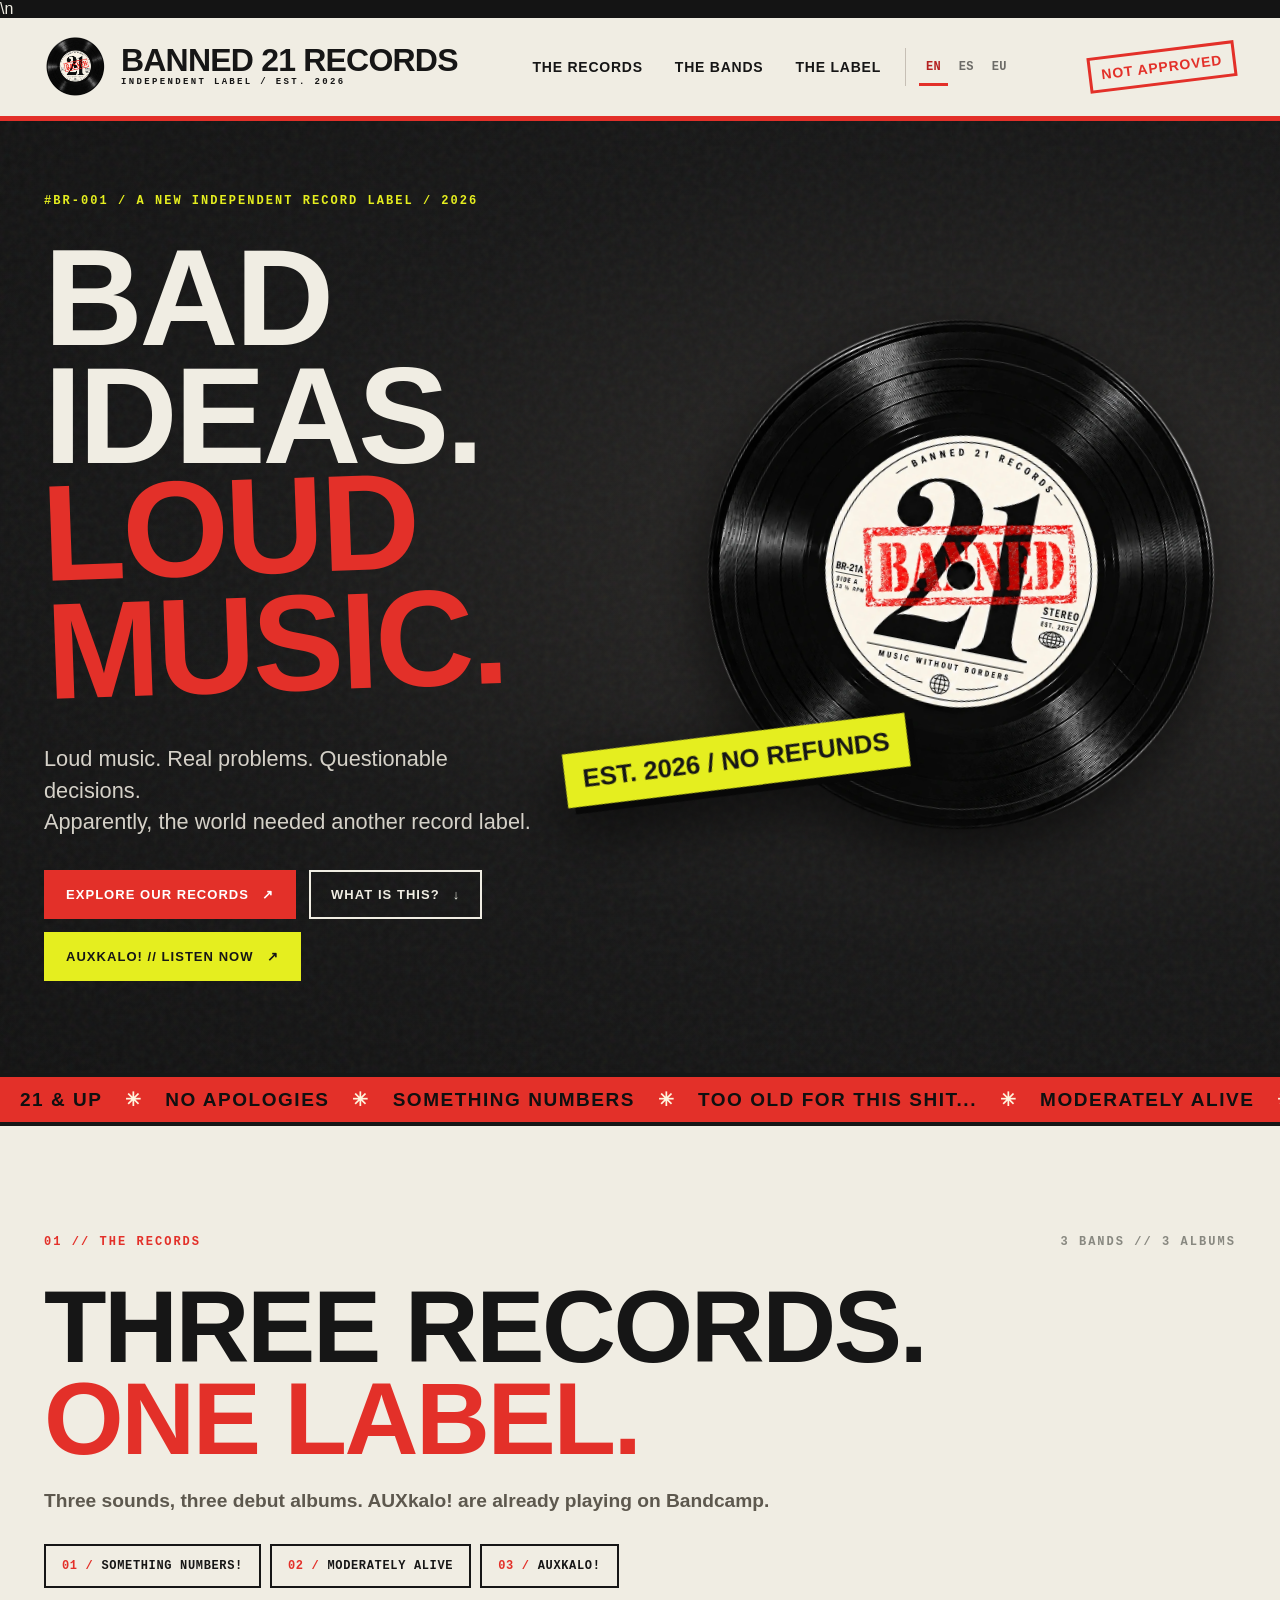
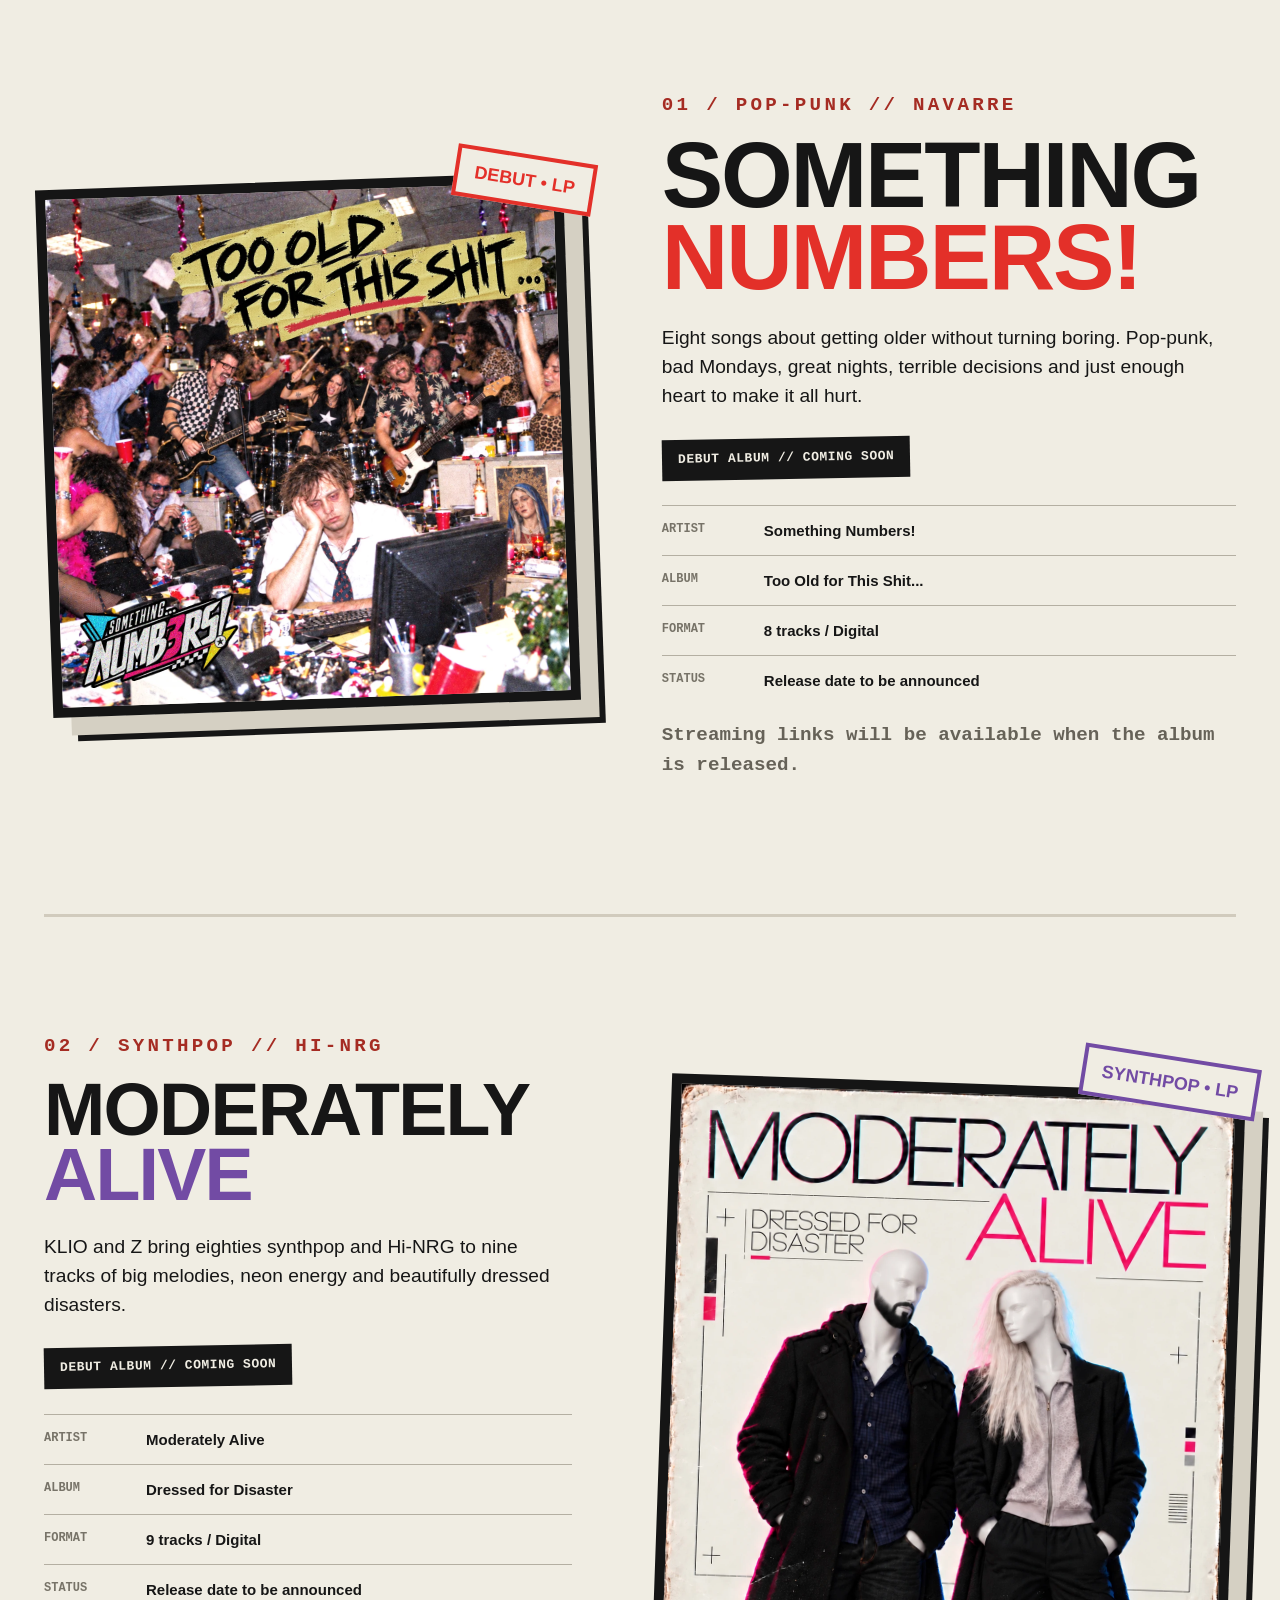
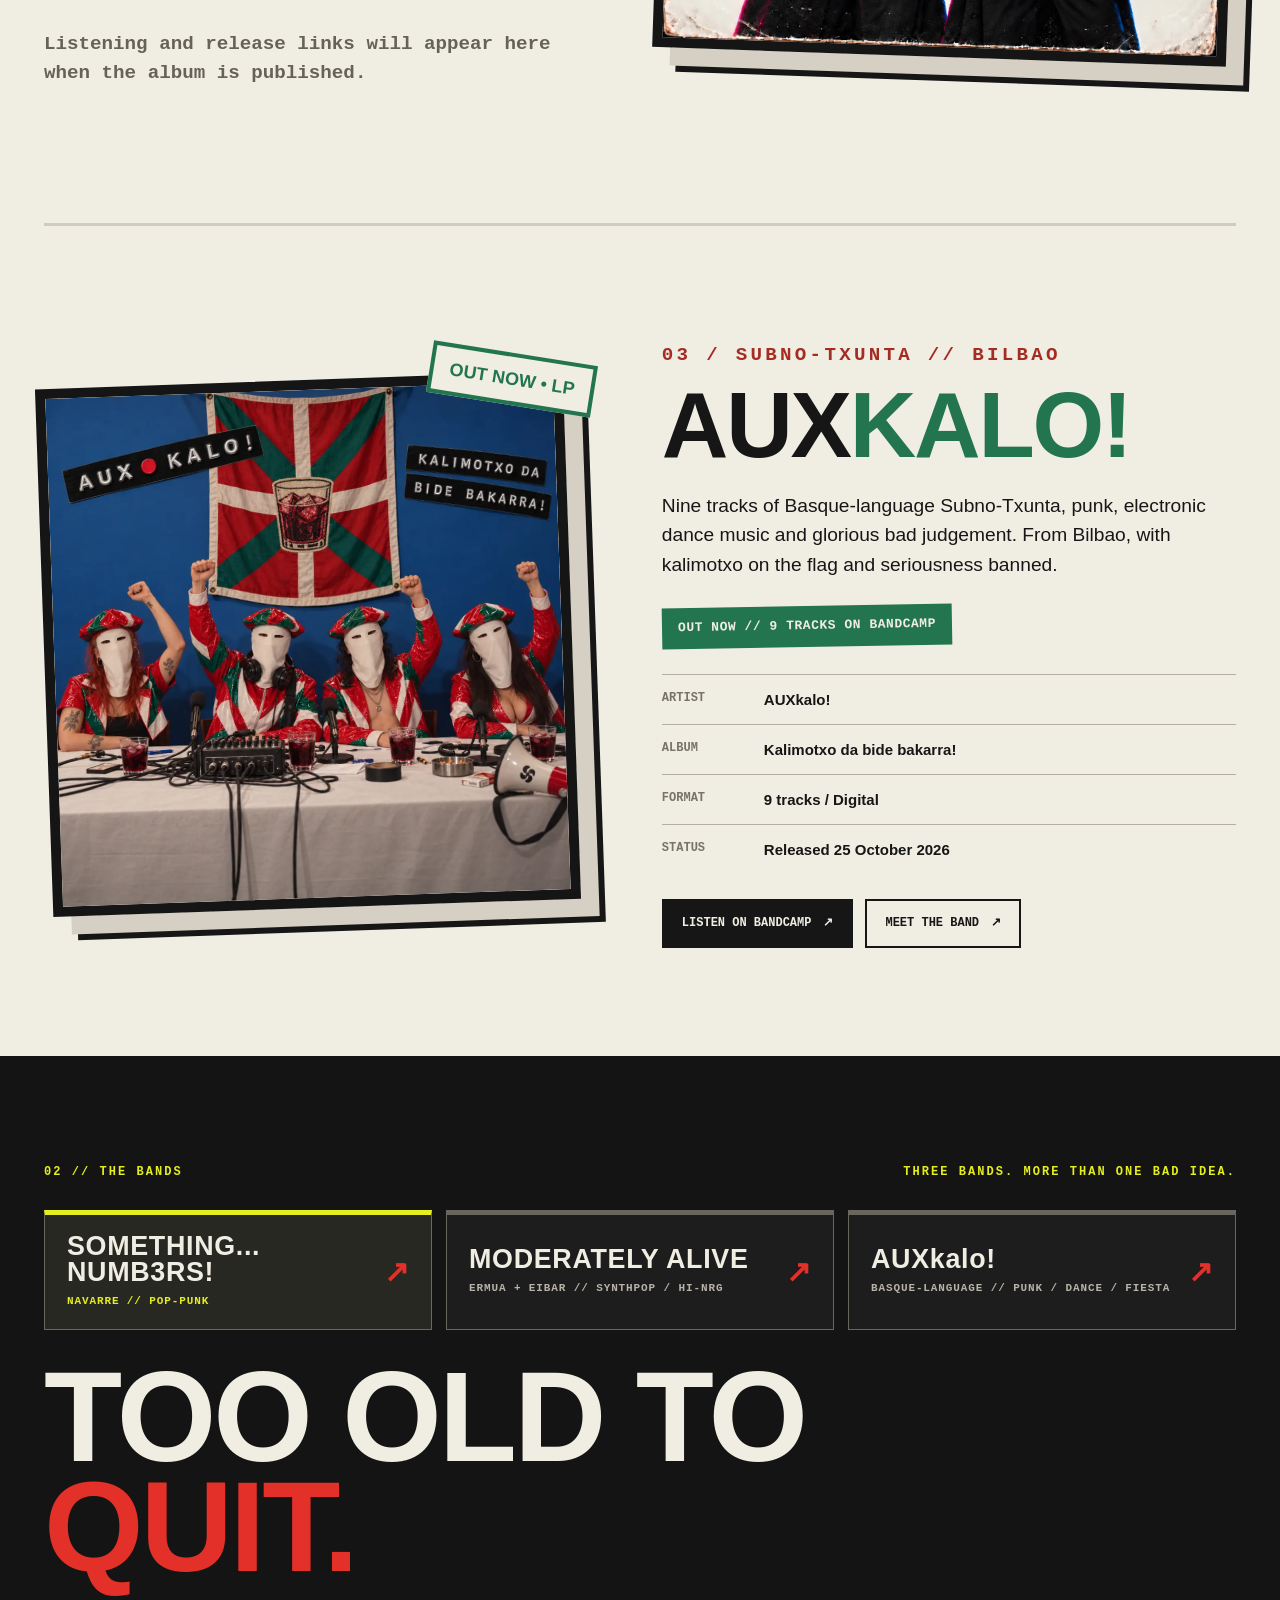
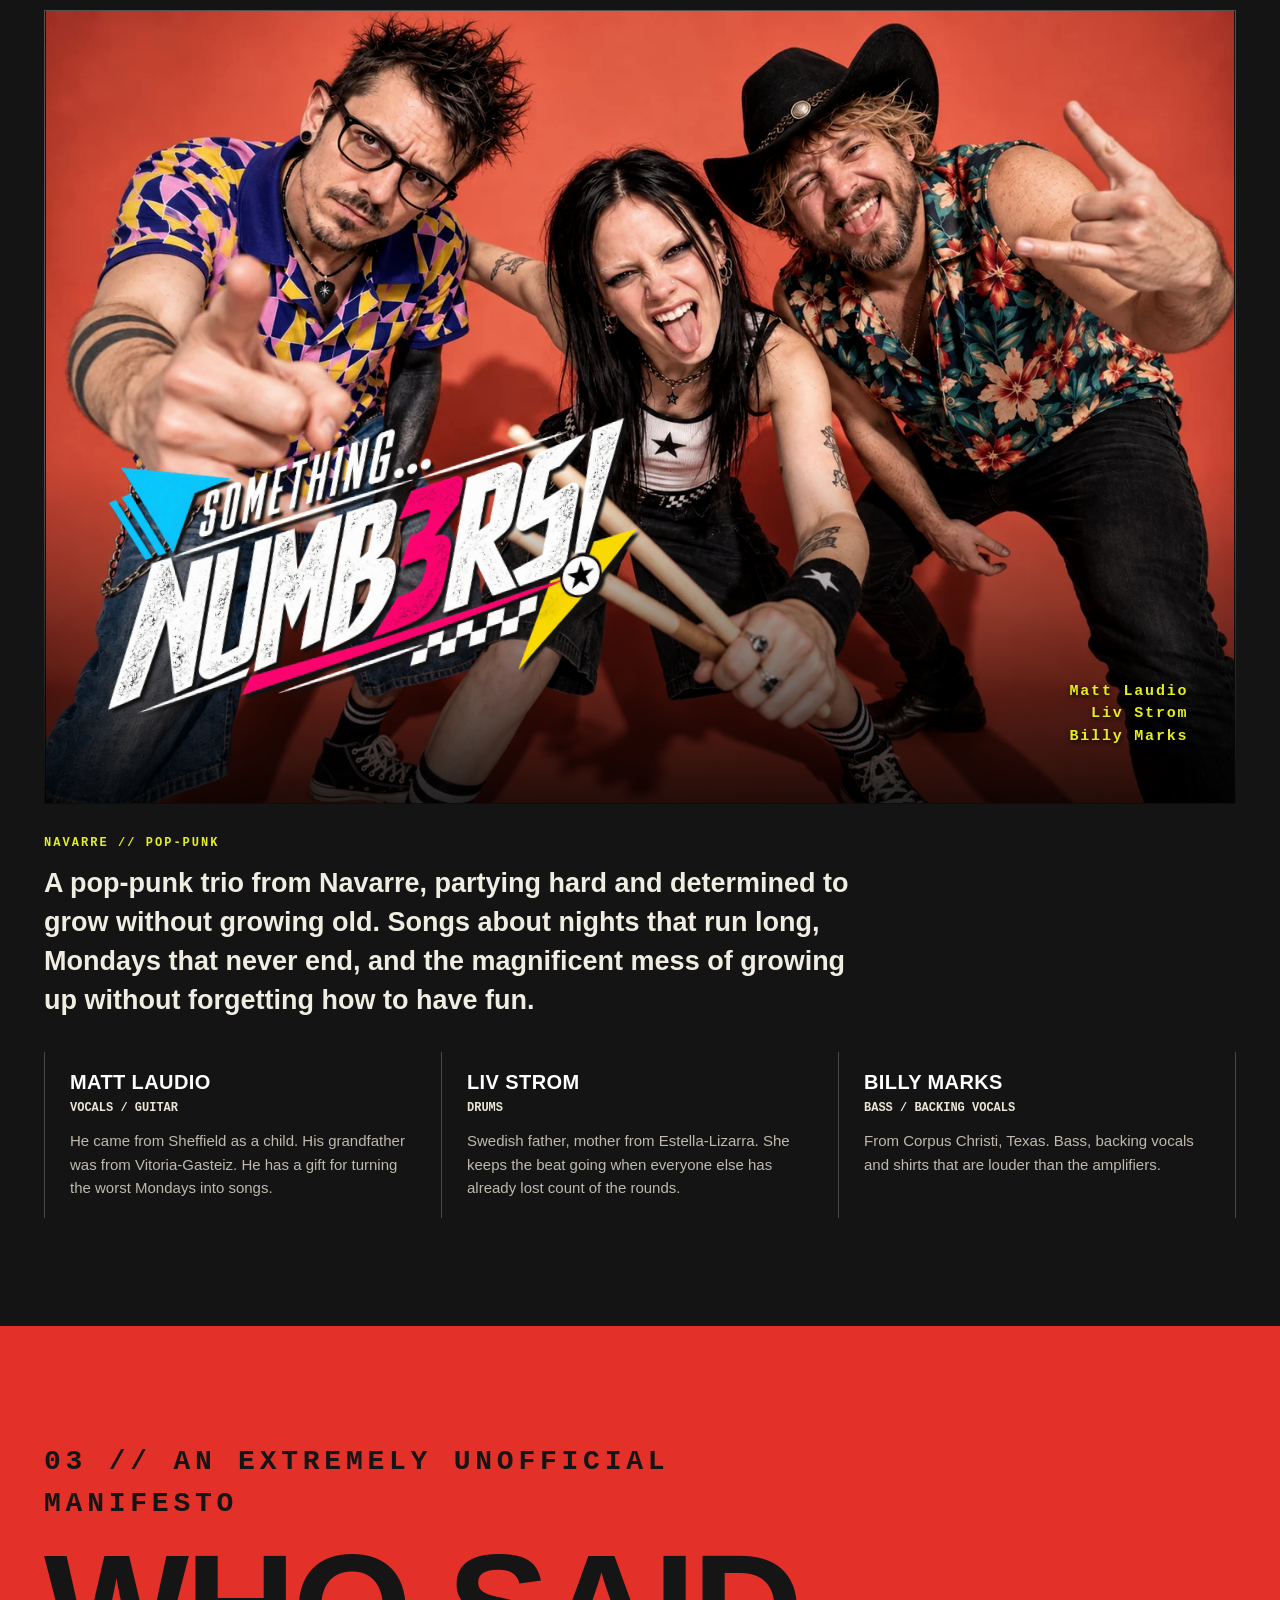
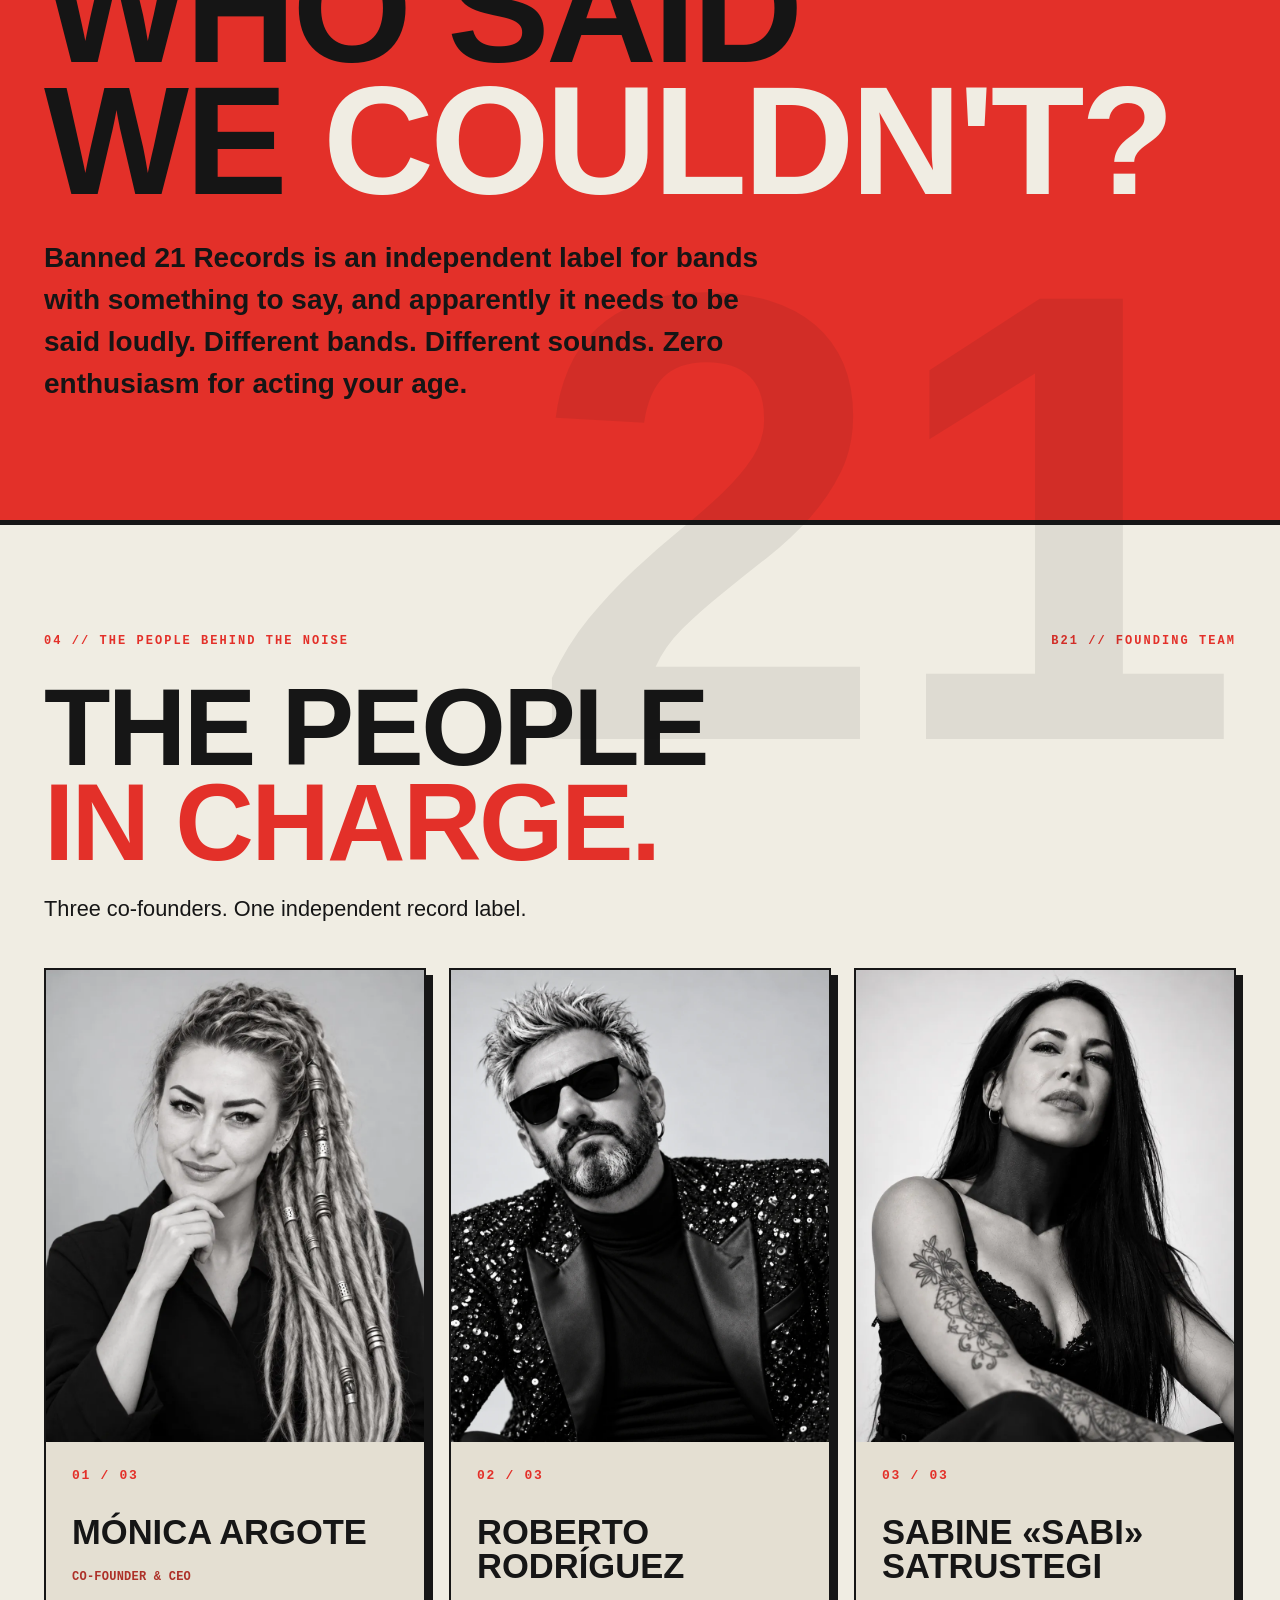
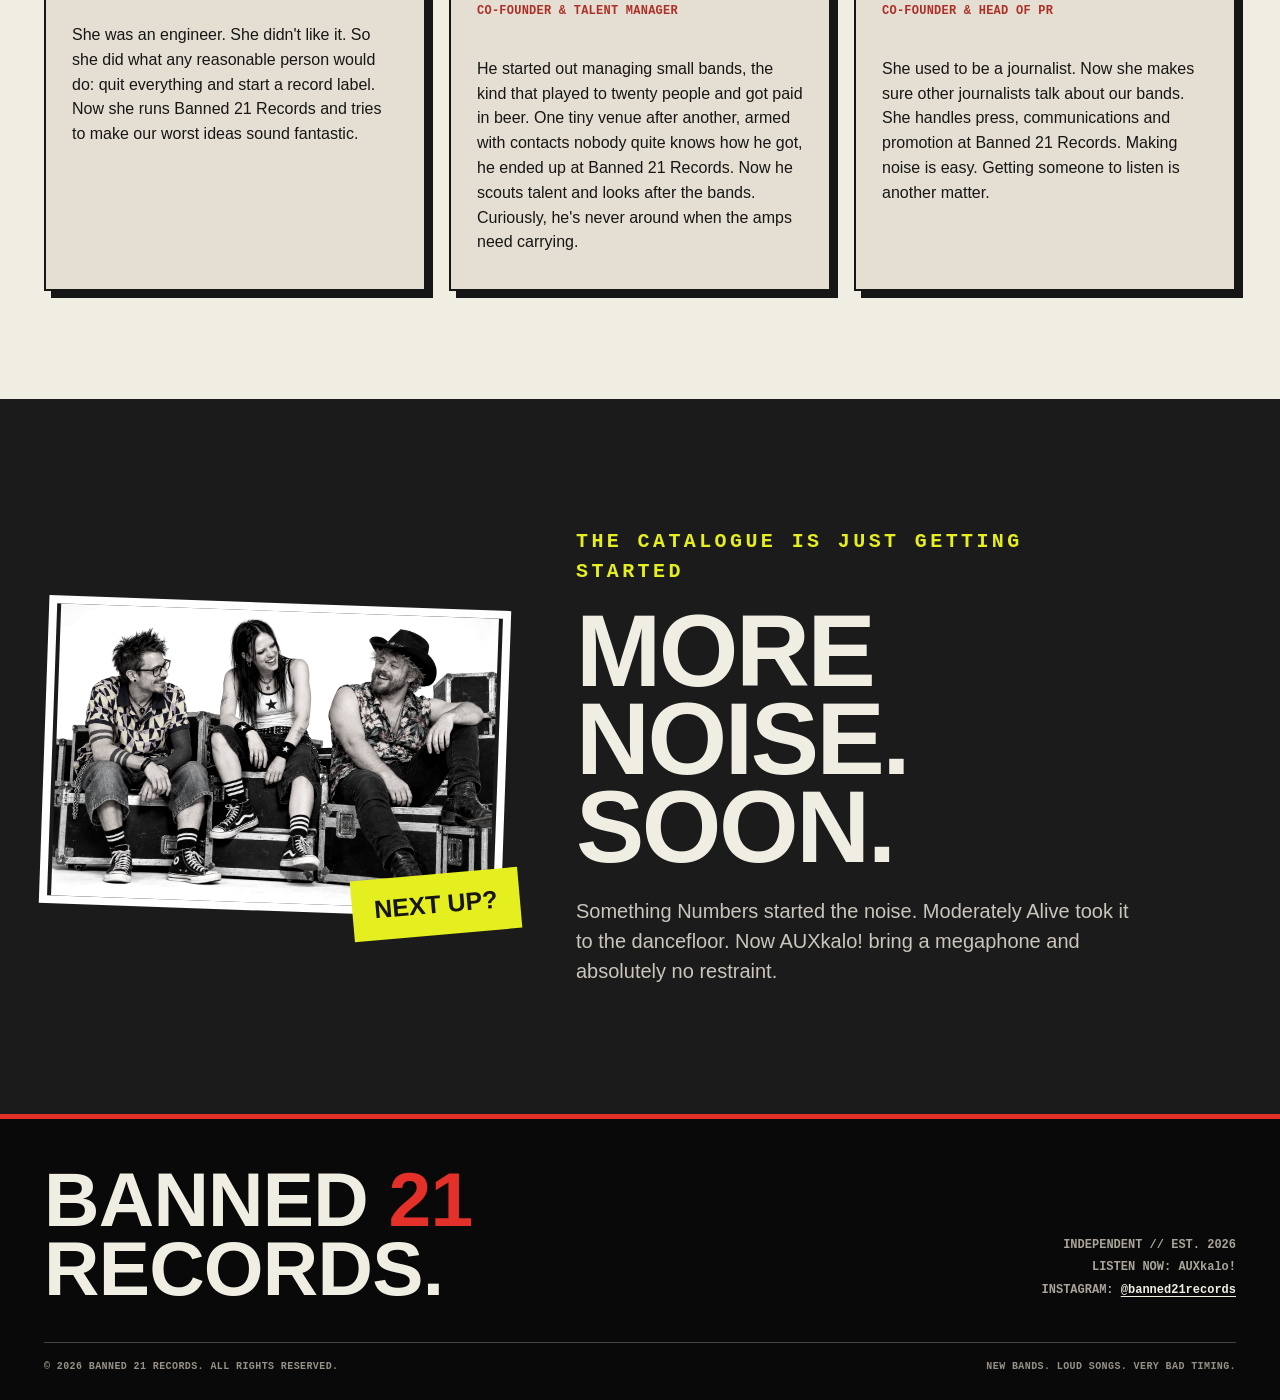
==== commit 91f1713f: "Expand releases into three bilingual album showcases with correct publication status" ====
--- a/index.html
+++ b/index.html
@@ -82,8 +82,8 @@
     .release-cover { width:100%; border:10px solid #151515; box-shadow:18px 18px 0 #d5d0c3,24px 24px 0 var(--ink); transform:rotate(-2deg) }
     .release-cover-wrap:after { content:'DEBUT • LP'; position:absolute; right:-23px; top:-27px; transform:rotate(9deg); border:4px solid var(--red); color:var(--red); background:var(--paper); font:900 18px/1 Impact,sans-serif; padding:13px 16px }
     .release-copy .eyebrow { color:#a52c23; margin:0 0 15px }
-    .release-copy h2 { font-size:clamp(66px,7.2vw,124px); margin:0 0 24px; max-width:620px }
-    .release-copy h2 span { color:var(--red) }
+    .release-copy h3 { font-size:clamp(66px,7.2vw,124px); margin:0 0 24px; max-width:620px }
+    .release-copy h3 span { color:var(--red) }
     .release-copy p { font-size:clamp(18px,1.5vw,23px); line-height:1.52; max-width:560px }
     .release-copy .release-line { background:var(--ink); color:var(--paper); width:max-content; max-width:100%; padding:12px 16px; transform:rotate(-1deg); margin-block:27px; font:900 13px/1.3 'Courier New',monospace; letter-spacing:.04em }
     .release-detail { display:grid; grid-template-columns:90px 1fr; gap:12px; border-top:1px solid #b4afa2; padding-block:16px; font-size:15px }
@@ -133,7 +133,7 @@
       .hero-copy h1 { font-size:clamp(90px,16vw,145px) }
       .release-grid,.more-grid { grid-template-columns:1fr; gap:65px }
       .release-cover-wrap { max-width:550px; margin-inline:auto }
-      .release-copy h2 { font-size:clamp(74px,12vw,120px) }
+      .release-copy h3 { font-size:clamp(74px,12vw,120px) }
       .section { padding-block:82px }
       .roster-bottom { grid-template-columns:1fr }
       .roster-bottom div { border-bottom:1px solid #444 }
@@ -156,7 +156,7 @@
       .section { padding-block:72px }
       .release-cover { border:6px solid #151515; box-shadow:9px 9px 0 #d5d0c3,14px 14px 0 var(--ink) }
       .release-cover-wrap:after { font-size:13px; top:-21px; right:-12px; padding:9px; border-width:3px }
-      .release-copy h2 { font-size:clamp(65px,14vw,94px) }
+      .release-copy h3 { font-size:clamp(65px,14vw,94px) }
       .roster-title { font-size:clamp(70px,17vw,110px) }
       .roster-photo { height:440px; object-position:center }
       .band-wordmark { width:70%; left:3%; bottom:17% }
@@ -230,7 +230,7 @@
   .release-cover-wrap { width:min(100%,420px); }
   .release-cover { transform:none; border-width:6px; height:auto; aspect-ratio:1/1; }
   .release-grid { gap:53px; }
-  .release-copy h2 { font-size:clamp(50px,12vw,79px); overflow-wrap:anywhere; }
+  .release-copy h3 { font-size:clamp(50px,12vw,79px); overflow-wrap:anywhere; }
   .roster-title { font-size:clamp(54px,14vw,87px); overflow-wrap:anywhere; }
   :lang(es) .roster-title, :lang(eu) .roster-title { font-size:clamp(50px,12vw,75px); }
   .hero-copy h1 { font-size:clamp(64px,17.5vw,105px); }
@@ -325,6 +325,49 @@
   }
 }
 
+
+/* Three-album catalogue. Keep original B21 artwork, brutalist type and responsive layout. */
+.records-heading { margin:0; max-width:1120px; font-size:clamp(54px,8vw,126px); line-height:.9; }
+.records-heading span { color:var(--red); }
+.records-intro { margin:22px 0 29px; max-width:750px; font:700 clamp(17px,1.5vw,22px)/1.45 Arial,sans-serif; color:#5d584e; }
+.records-nav { display:flex; flex-wrap:wrap; gap:9px; margin-bottom:clamp(62px,8vw,108px); }
+.records-nav a { display:inline-flex; align-items:center; gap:8px; border:2px solid var(--ink); padding:13px 16px; font:900 12px/1.2 'Courier New',monospace; color:var(--ink); text-transform:uppercase; transition:background .15s,color .15s; }
+.records-nav a span { color:var(--red); }
+.records-nav a:hover,.records-nav a:focus-visible { background:var(--ink); color:var(--paper); }
+.release-grid { --record-accent:var(--red); scroll-margin-top:140px; }
+.release-grid--moderately { --record-accent:#724ba4; }
+.release-grid--auxkalo { --record-accent:#23754f; }
+.release-grid + .release-grid { border-top:3px solid #d1cbbd; margin-top:clamp(70px,9vw,130px); padding-top:clamp(70px,9vw,130px); }
+.release-copy h3 { font-size:clamp(66px,7.2vw,124px); line-height:.89; margin:0 0 24px; max-width:620px; overflow-wrap:anywhere; }
+.release-copy h3 span { color:var(--record-accent); }
+.release-grid--moderately .release-copy h3 { font-size:clamp(52px,5.75vw,96px); }
+.release-grid--moderately .release-cover-wrap:after { content:'SYNTHPOP • LP'; color:var(--record-accent); border-color:var(--record-accent); }
+.release-grid--auxkalo .release-cover-wrap:after { content:'OUT NOW • LP'; color:var(--record-accent); border-color:var(--record-accent); }
+.release-grid--auxkalo .release-line { background:var(--record-accent); }
+.release-grid--reverse .release-copy { grid-column:1; grid-row:1; }
+.release-grid--reverse .release-cover-wrap { grid-column:2; grid-row:1; }
+.release-grid--reverse .release-cover { transform:rotate(2deg); }
+.release-actions { display:flex; flex-wrap:wrap; align-items:center; gap:12px; margin-top:25px; }
+.release-cta { display:inline-flex; justify-content:center; align-items:center; gap:12px; padding:15px 18px; border:2px solid var(--ink); background:var(--ink); color:var(--paper); font:900 12px/1.25 'Courier New',monospace; text-transform:uppercase; transition:transform .16s,background .16s; }
+.release-cta:hover { transform:translate(-2px,-2px); background:var(--red); border-color:var(--red); color:white; }
+.release-cta--quiet { background:transparent; color:var(--ink); }
+@media(max-width:950px) {
+  .release-grid--reverse .release-copy,.release-grid--reverse .release-cover-wrap { grid-column:auto; grid-row:auto; }
+  .release-grid--reverse .release-cover { transform:none; }
+  .release-copy h3 { font-size:clamp(66px,11vw,115px); }
+  .release-grid--moderately .release-copy h3 { font-size:clamp(54px,9vw,80px); }
+}
+@media(max-width:570px) {
+  .records-heading { font-size:clamp(48px,13vw,72px); }
+  .records-nav { display:grid; grid-template-columns:1fr; margin-bottom:60px; }
+  .records-nav a { padding:12px 15px; }
+  .release-grid + .release-grid { margin-top:70px; padding-top:76px; }
+  .release-copy h3 { font-size:clamp(52px,13vw,80px); }
+  .release-grid--moderately .release-copy h3 { font-size:clamp(46px,10vw,62px); }
+  .release-actions { flex-direction:column; align-items:stretch; }
+  .release-cta { text-align:center; }
+}
+
 </style>
 <link rel="stylesheet" href="assets/band-selector.css"/>
 <script defer src="assets/band-selector.js"></script>
@@ -371,21 +414,56 @@
 </div>
 <section aria-labelledby="release-heading" class="release section" id="release">
 <div class="shell">
-<div class="section-topline"><p class="eyebrow" data-i18n="releaseSection">01 // Upcoming releases</p><span class="eyebrow index" data-i18n="releaseIndex">Catalogue no. B21-001</span></div>
-<div class="release-grid">
-<div class="release-cover-wrap"><img alt="Something Numbers album cover, Too Old for This Shit: exhausted office worker in front of a chaotic office party" class="release-cover" height="1254" loading="lazy" src="assets/album.webp" width="1254"/></div>
+<div class="section-topline"><p class="eyebrow" data-i18n="releaseSection">01 // The records</p><span class="eyebrow index" data-i18n="releaseIndex">3 bands // 3 albums</span></div>
+<h2 class="condensed records-heading" id="release-heading" data-i18n-html="recordsHeading">THREE RECORDS.<br/><span>ONE LABEL.</span></h2>
+<p class="records-intro" data-i18n="recordsIntro">Three sounds, three debut albums. AUXkalo! are already playing on Bandcamp.</p>
+<nav class="records-nav" aria-label="Jump to an album" data-i18n-aria="recordsNavLabel">
+<a href="#release-numbers"><span aria-hidden="true">01 /</span> SOMETHING NUMBERS!</a>
+<a href="#release-moderately"><span aria-hidden="true">02 /</span> MODERATELY ALIVE</a>
+<a href="#release-auxkalo"><span aria-hidden="true">03 /</span> AUXkalo!</a>
+</nav>
+<article class="release-grid release-grid--numbers" id="release-numbers" aria-labelledby="release-numbers-title">
+<div class="release-cover-wrap"><img alt="Portada del álbum Too Old for This Shit... de Something Numbers!" class="release-cover" height="1254" loading="lazy" decoding="async" src="assets/album.webp" width="1254"/></div>
 <div class="release-copy">
-<p class="eyebrow" data-i18n="releaseEyebrow">Meet our first offenders</p>
-<h2 class="condensed" id="release-heading">SOMETHING<br/><span>NUMBERS!</span></h2>
+<p class="eyebrow" data-i18n="releaseEyebrow">01 / POP-PUNK // NAVARRE</p>
+<h3 class="condensed" id="release-numbers-title">SOMETHING<br/><span>NUMBERS!</span></h3>
 <p data-i18n="albumDescription">Eight songs about getting older without turning boring. Pop-punk, bad Mondays, great nights, terrible decisions and just enough heart to make it all hurt.</p>
 <div class="release-line" data-i18n="albumComing">DEBUT ALBUM // COMING SOON</div>
-<div class="release-detail"><span data-i18n="artistLabel">ARTIST</span><strong>Something Numbers</strong></div>
+<div class="release-detail"><span data-i18n="artistLabel">ARTIST</span><strong>Something Numbers!</strong></div>
 <div class="release-detail"><span data-i18n="albumLabel">ALBUM</span><strong>Too Old for This Shit...</strong></div>
 <div class="release-detail"><span data-i18n="formatLabel">FORMAT</span><strong data-i18n="albumFormat">8 tracks / Digital</strong></div>
 <div class="release-detail"><span data-i18n="statusLabel">STATUS</span><strong data-i18n="status">Release date to be announced</strong></div>
 <p class="release-note" data-i18n="releaseNote">Streaming links will be available when the album is released.</p>
 </div>
-</div>
+</article>
+<article class="release-grid release-grid--moderately release-grid--reverse" id="release-moderately" aria-labelledby="release-moderately-title">
+<div class="release-cover-wrap"><img alt="Portada oficial de Dressed for Disaster, de Moderately Alive" class="release-cover" height="1254" loading="lazy" decoding="async" src="assets/artists/moderately-alive-dressed-for-disaster.webp" width="1254"/></div>
+<div class="release-copy">
+<p class="eyebrow" data-i18n="moderatelyReleaseEyebrow">02 / SYNTHPOP // HI-NRG</p>
+<h3 class="condensed" id="release-moderately-title">MODERATELY<br/><span>ALIVE</span></h3>
+<p data-i18n="moderatelyReleaseDescription">KLIO and Z bring eighties synthpop and Hi-NRG to nine tracks of big melodies, neon energy and beautifully dressed disasters.</p>
+<div class="release-line" data-i18n="moderatelyReleaseLine">DEBUT ALBUM // COMING SOON</div>
+<div class="release-detail"><span data-i18n="artistLabel">ARTIST</span><strong>Moderately Alive</strong></div>
+<div class="release-detail"><span data-i18n="albumLabel">ALBUM</span><strong>Dressed for Disaster</strong></div>
+<div class="release-detail"><span data-i18n="formatLabel">FORMAT</span><strong data-i18n="moderatelyReleaseFormat">9 tracks / Digital</strong></div>
+<div class="release-detail"><span data-i18n="statusLabel">STATUS</span><strong data-i18n="moderatelyReleaseStatus">Release date to be announced</strong></div>
+<p class="release-note" data-i18n="moderatelyReleaseNote">Listen and release links will appear here when the album is published.</p>
+</div>
+</article>
+<article class="release-grid release-grid--auxkalo" id="release-auxkalo" aria-labelledby="release-auxkalo-title">
+<div class="release-cover-wrap"><img alt="Portada oficial de Kalimotxo da bide bakarra!, de AUXkalo!" class="release-cover" height="1254" loading="lazy" decoding="async" src="assets/artists/auxkalo-kalimotxo-da-bide-bakarra.svg" width="1254"/></div>
+<div class="release-copy">
+<p class="eyebrow" data-i18n="auxReleaseEyebrow">03 / SUBNO-TXUNTA // BILBAO</p>
+<h3 class="condensed" id="release-auxkalo-title">AUX<span>kalo!</span></h3>
+<p data-i18n="auxReleaseDescription">Nine tracks of Basque-language Subno-Txunta, punk, electronic dance music and glorious bad judgement. From Bilbao, with kalimotxo on the flag and seriousness banned.</p>
+<div class="release-line" data-i18n="auxReleaseLine">OUT NOW // 9 TRACKS ON BANDCAMP</div>
+<div class="release-detail"><span data-i18n="artistLabel">ARTIST</span><strong>AUXkalo!</strong></div>
+<div class="release-detail"><span data-i18n="albumLabel">ALBUM</span><strong>Kalimotxo da bide bakarra!</strong></div>
+<div class="release-detail"><span data-i18n="formatLabel">FORMAT</span><strong data-i18n="auxReleaseFormat">9 tracks / Digital</strong></div>
+<div class="release-detail"><span data-i18n="statusLabel">STATUS</span><strong data-i18n="auxReleaseStatus">Released 25 October 2026</strong></div>
+<div class="release-actions"><a class="release-cta" data-i18n-html="auxReleaseLink" href="https://auxkalo.bandcamp.com/album/kalimotxo-da-bide-bakarra-3" target="_blank" rel="noopener noreferrer">LISTEN ON BANDCAMP <span aria-hidden="true">↗</span></a><a class="release-cta release-cta--quiet" data-i18n-html="auxReleaseMore" href="auxkalo/">MEET THE BAND <span aria-hidden="true">↗</span></a></div>
+</div>
+</article>
 </div>
 </section>
 <section class="roster section" id="band" aria-label="The bands" data-i18n-aria="bandsSectionAria">
@@ -499,7 +577,7 @@
 </footer>
 <script>
 (()=>{
-  const copy = {"en":{"pageTitle":"Banned 21 Records - Bad Ideas. Loud Music.","brandSub":"Independent label / Est. 2026","navRelease":"The record","navBands":"The bands","navLabel":"The label","stamp":"NOT APPROVED","heroEyebrow":"#BR-001 / A new independent record label / 2026","heroTitle":"BAD<br>IDEAS.<em>LOUD<br>MUSIC.</em>","heroDesc":"Loud music. Real problems. Questionable decisions.<br>Apparently, the world needed another record label.","ctaRelease":"Meet our first release <span aria-hidden=\"true\">↗</span>","ctaLabel":"What is this? <span aria-hidden=\"true\">↓</span>","auxLiveCta":"AUXkalo! // LISTEN NOW <span aria-hidden=\"true\">↗</span>","vinylSticker":"EST. 2026 / NO REFUNDS","ticker":"21 &amp; UP <b>✳</b> NO APOLOGIES <b>✳</b> SOMETHING NUMBERS <b>✳</b> TOO OLD FOR THIS SHIT... <b>✳</b> MODERATELY ALIVE <b>✳</b> AUXkalo! <b>✳</b> BANNED 21 RECORDS <b>✳</b>","tickerAria":"Banned 21 Records, an independent record label with Something Numbers, Moderately Alive and AUXkalo!.","releaseSection":"01 // Upcoming releases","releaseIndex":"Catalogue no. B21-001","releaseEyebrow":"Meet our first offenders","albumDescription":"Eight songs about getting older without turning boring. Pop-punk, bad Mondays, great nights, terrible decisions and just enough heart to make it all hurt.","albumComing":"DEBUT ALBUM // COMING SOON","artistLabel":"ARTIST","albumLabel":"ALBUM","formatLabel":"FORMAT","statusLabel":"STATUS","albumFormat":"8 tracks / Digital","status":"Release date to be announced","releaseNote":"Streaming links will be available when the album is released.","rosterSection":"02 // The bands","rosterIndex":"Three bands. More than one bad idea.","rosterTitle":"TOO OLD TO <em>QUIT.</em>","bandEyebrow":"NAVARRE // POP-PUNK","bandStory":"A pop-punk trio from Navarre, partying hard and determined to grow without growing old. Songs about nights that run long, Mondays that never end, and the magnificent mess of growing up without forgetting how to have fun.","mattRole":"VOCALS / GUITAR","livRole":"DRUMS","billyRole":"BASS / BACKING VOCALS","mattBio":"He came from Sheffield as a child. His grandfather was from Vitoria-Gasteiz. He has a gift for turning the worst Mondays into songs.","livBio":"Swedish father, mother from Estella-Lizarra. She keeps the beat going when everyone else has already lost count of the rounds.","billyBio":"From Corpus Christi, Texas. Bass, backing vocals and shirts that are louder than the amplifiers.","futureAct":"NEXT SIGNING // CLASSIFIED","labelEyebrow":"03 // An extremely unofficial manifesto","labelHeading":"WHO SAID<br>WE <span>COULDN'T?</span>","labelManifesto":"Banned 21 Records is an independent label for bands with something to say, and apparently it needs to be said loudly. Different bands. Different sounds. Zero enthusiasm for acting your age.","moreEyebrow":"The catalogue is just getting started","moreTitle":"MORE<br>NOISE.<br>SOON.","moreText":"Something Numbers started the noise. Moderately Alive took it to the dancefloor. Now AUXkalo! bring a megaphone and absolutely no restraint.","footerNote":"INDEPENDENT // EST. 2026<br>LISTEN NOW: AUXkalo!<br>INSTAGRAM: <a href=\"https://www.instagram.com/banned21records/\" target=\"_blank\" rel=\"noopener noreferrer\">@banned21records</a>","footerRights":"© 2026 BANNED 21 RECORDS. ALL RIGHTS RESERVED.","footerTagline":"NEW BANDS. LOUD SONGS. VERY BAD TIMING.","teamSection":"04 // The people behind the noise","teamIndex":"B21 // Founding team","teamTitle":"THE PEOPLE<br><em>IN CHARGE.</em>","teamIntro":"Three co-founders. One independent record label.","monicaRole":"Co-Founder & CEO","monicaTask":"She was an engineer. She didn't like it. So she did what any reasonable person would do: quit everything and start a record label. Now she runs Banned 21 Records and tries to make our worst ideas sound fantastic.","robertoRole":"Co-Founder & Talent Manager","robertoTask":"He started out managing small bands, the kind that played to twenty people and got paid in beer. One tiny venue after another, armed with contacts nobody quite knows how he got, he ended up at Banned 21 Records. Now he scouts talent and looks after the bands. Curiously, he's never around when the amps need carrying.","sabiRole":"Co-Founder & Head of PR","sabiTask":"She used to be a journalist. Now she makes sure other journalists talk about our bands. She handles press, communications and promotion at Banned 21 Records. Making noise is easy. Getting someone to listen is another matter.","moderatelyStyle":"80s SYNTHPOP // HI-NRG","moderatelyTease":"Klio + Z. Debut album coming soon.","moderatelyAlbumLabel":"DEBUT ALBUM","moderatelyComing":"COMING SOON // DATE TBA","bandsSectionAria":"The bands","bandsSelectorLabel":"Choose a band","numbersPickerDetail":"NAVARRE // POP-PUNK","moderatelyPickerDetail":"ERMUA + EIBAR // SYNTHPOP / HI-NRG","maEyebrow":"ERMUA + EIBAR // 80s SYNTHPOP / HI-NRG","maStory":"KLIO (Ermua) and Z (Eibar) are MODERATELY ALIVE, an electronic duo with an eighties synthpop and Hi-NRG sound. Their debut album, Dressed for Disaster, is coming soon.","klioOrigin":"FROM ERMUA","zOrigin":"FROM EIBAR","auxPickerDetail":"BASQUE-LANGUAGE // PUNK / DANCE / FIESTA","auxHeading":"INDEPES, BAINA <em>JATORRAK.</em>","auxEyebrow":"BASQUE-LANGUAGE // PUNK / DANCE / FIESTA","auxStory":"AUXkalo! are a Subno-Txunta band from Bilbao. Mentally stuck at twelve, they have never been serious, not even at their great-aunt’s funeral. Their debut album is KALIMOTXO DA BIDE BAKARRA!.","danbaRole":"RAP / BACKING VOCALS","txoRole":"VOCALS / BACKING VOCALS / MEGAPHONE","karkarRole":"LEAD VOCALS","nainaiRole":"HIGH LEAD VOCALS","auxAlbumLabel":"DEBUT ALBUM","auxComing":"OUT NOW ON BANDCAMP // 9 TRACKS"},"es":{"pageTitle":"Banned 21 Records - Malas ideas. Buena música.","brandSub":"Sello independiente / Desde 2026","navRelease":"El disco","navBands":"Las bandas","navLabel":"El sello","stamp":"NO AUTORIZADO","heroEyebrow":"#BR-001 / Un nuevo sello independiente / 2026","heroTitle":"MALAS<br>IDEAS.<em>MÚSICA<br>A TOPE.</em>","heroDesc":"Música a todo volumen. Problemas muy reales. Decisiones cuestionables.<br>Por lo visto, el mundo necesitaba otro sello discográfico.","ctaRelease":"Nuestro primer disco <span aria-hidden=\"true\">↗</span>","ctaLabel":"¿Y esto qué es? <span aria-hidden=\"true\">↓</span>","auxLiveCta":"AUXkalo! // ESCUCHAR DISCO <span aria-hidden=\"true\">↗</span>","vinylSticker":"DESDE 2026 / SIN DEVOLUCIONES","ticker":"21 AÑOS O MÁS <b>✳</b> SIN PEDIR PERDÓN <b>✳</b> SOMETHING NUMBERS <b>✳</b> TOO OLD FOR THIS SHIT... <b>✳</b> MODERATELY ALIVE <b>✳</b> AUXkalo! <b>✳</b> BANNED 21 RECORDS <b>✳</b>","tickerAria":"Banned 21 Records, sello independiente de Something Numbers, Moderately Alive y AUXkalo!.","releaseSection":"01 // Próximos lanzamientos","releaseIndex":"Catálogo n.º B21-001","releaseEyebrow":"Conoce a nuestros primeros delincuentes","albumDescription":"Ocho canciones sobre cumplir años sin volverse un muermo. Pop-punk fiestero, lunes horribles, noches enormes, decisiones discutibles y una pizca de corazón.","albumComing":"ÁLBUM DEBUT // PRÓXIMAMENTE","artistLabel":"ARTISTA","albumLabel":"DISCO","formatLabel":"FORMATO","statusLabel":"ESTADO","albumFormat":"8 canciones / Digital","status":"Fecha por anunciar","releaseNote":"Los enlaces para escuchar el disco aparecerán cuando se publique.","rosterSection":"02 // Las bandas","rosterIndex":"Tres bandas. Bastantes malas ideas.","rosterTitle":"DEMASIADO VIEJOS<br>PARA <em>PARAR.</em>","bandEyebrow":"NAVARRA // POP-PUNK","bandStory":"Un trío navarro de pop-punk fiestero, con ganas de crecer sin envejecer. Canciones sobre noches que se alargan, lunes que no terminan y el pequeño desastre de hacerse adulto sin dejar de pasarlo bien.","mattRole":"VOZ / GUITARRA","livRole":"BATERÍA","billyRole":"BAJO / COROS","mattBio":"Llegó de Sheffield siendo niño. Su abuelo era gasteiztarra. Tiene una facilidad sospechosa para convertir los peores lunes en canciones.","livBio":"Padre sueco y madre de Estella-Lizarra. Marca el ritmo de la fiesta cuando los demás ya han perdido la cuenta de las rondas.","billyBio":"De Corpus Christi, Texas. Bajo, coros y camisas que hacen más ruido que los amplificadores.","futureAct":"PRÓXIMO FICHAJE // SECRETO","labelEyebrow":"03 // Nuestro manifiesto bastante poco oficial","labelHeading":"¿QUIÉN DIJO<br>QUE <span>NO?</span>","labelManifesto":"Banned 21 Records es un sello independiente para bandas que tienen cosas que contar y que, por lo visto, necesitan contarlas a gritos. Distintas bandas. Distintos sonidos. Cero ganas de comportarse como toca a nuestra edad.","moreEyebrow":"Esto no ha hecho más que empezar","moreTitle":"MÁS<br>RUIDO.<br>PRONTO.","moreText":"Something Numbers pusieron la primera guitarra, Moderately Alive encendieron los sintetizadores y AUXkalo! han llegado con el megáfono. Ya somos tres bandas.","footerNote":"INDEPENDIENTE // DESDE 2026<br>YA DISPONIBLE: AUXkalo!<br>INSTAGRAM: <a href=\"https://www.instagram.com/banned21records/\" target=\"_blank\" rel=\"noopener noreferrer\">@banned21records</a>","footerRights":"© 2026 BANNED 21 RECORDS. TODOS LOS DERECHOS RESERVADOS.","footerTagline":"NUEVAS BANDAS. MÚSICA ALTA. PÉSIMO MOMENTO.","teamSection":"04 // Quienes están detrás del ruido","teamIndex":"B21 // Equipo fundador","teamTitle":"LOS QUE<br><em>MANDAN.</em>","teamIntro":"Tres fundadores. Un sello discográfico independiente.","monicaRole":"Cofundadora y directora general","monicaTask":"Era ingeniera. No le gustaba. Así que hizo lo que cualquier persona razonable haría: dejarlo todo y montar un sello discográfico. Ahora dirige Banned 21 Records e intenta que nuestras peores ideas suenen estupendamente.","robertoRole":"Cofundador y mánager de talentos","robertoTask":"Empezó como mánager de grupos pequeños, de esos que tocaban para veinte personas y cobraban en cervezas. De sala en sala, y tirando de contactos que nadie sabe muy bien de dónde saca, acabó en Banned 21 Records. Ahora descubre talento y se ocupa de las bandas. Curiosamente, cuando toca cargar los amplis, nunca está.","sabiRole":"Cofundadora y responsable de RR. PP.","sabiTask":"Antes era periodista. Ahora se encarga de que otros periodistas hablen de nuestras bandas. Lleva la prensa, la comunicación y la promoción de Banned 21 Records. Porque hacer ruido está muy bien, pero conseguir que alguien lo escuche es otra historia.","moderatelyStyle":"SYNTHPOP OCHENTERO // HI-NRG","moderatelyTease":"Klio + Z. Álbum debut próximamente.","moderatelyAlbumLabel":"ÁLBUM DEBUT","moderatelyComing":"PRÓXIMAMENTE // FECHA POR ANUNCIAR","bandsSectionAria":"Las bandas","bandsSelectorLabel":"Selecciona una banda","numbersPickerDetail":"NAVARRA // POP-PUNK","moderatelyPickerDetail":"ERMUA + EIBAR // SYNTHPOP / HI-NRG","maEyebrow":"ERMUA + EIBAR // SYNTHPOP OCHENTERO / HI-NRG","maStory":"KLIO (Ermua) y Z (Eibar) forman MODERATELY ALIVE, un dúo de synthpop ochentero y Hi-NRG. Su álbum debut, Dressed for Disaster, llegará próximamente.","klioOrigin":"DE ERMUA","zOrigin":"DE EIBAR","auxPickerDetail":"EUSKERA // PUNK / DANCE / FIESTA","auxHeading":"INDEPES, BAINA <em>JATORRAK.</em>","auxEyebrow":"EUSKERA // PUNK / DANCE / FIESTA","auxStory":"AUXkalo! son de Bilbao y hacen Subno-Txunta. Anclados mentalmente en los doce años, no han sido serios ni en el funeral de su tía abuela. Su primer disco se titula KALIMOTXO DA BIDE BAKARRA!.","danbaRole":"COROS / RAP","txoRole":"VOZ SECUNDARIA / COROS / MEGÁFONO","karkarRole":"VOZ PRINCIPAL","nainaiRole":"VOZ PRINCIPAL AGUDA","auxAlbumLabel":"ÁLBUM DEBUT","auxComing":"YA DISPONIBLE EN BANDCAMP // 9 CANCIONES"},"eu":{"pageTitle":"Banned 21 Records - Ideia txarrak. Musika ozen.","brandSub":"Diskoetxe independentea / 2026tik","navRelease":"Diskoa","navBands":"Taldeak","navLabel":"Diskoetxea","stamp":"BAIMENDU GABE","heroEyebrow":"#BR-001 / Diskoetxe independente berri bat / 2026","heroTitle":"IDEIA<br>TXARRAK.<em>MUSIKA<br>OZEN.</em>","heroDesc":"Musika ozen. Benetako arazoak. Zalantzazko erabakiak.<br>Antza, munduak beste diskoetxe bat behar zuen.","ctaRelease":"Gure lehen diskoa <span aria-hidden=\"true\">↗</span>","ctaLabel":"Zer da hau? <span aria-hidden=\"true\">↓</span>","auxLiveCta":"AUXkalo! // ENTZUN DISKOA <span aria-hidden=\"true\">↗</span>","vinylSticker":"2026TIK / DIRUA EZ DA ITZULTZEN","ticker":"21 URTETIK GORA <b>✳</b> BARKAMENIK EZ <b>✳</b> SOMETHING NUMBERS <b>✳</b> TOO OLD FOR THIS SHIT... <b>✳</b> MODERATELY ALIVE <b>✳</b> AUXkalo! <b>✳</b> BANNED 21 RECORDS <b>✳</b>","tickerAria":"Banned 21 Records, Something Numbers, Moderately Alive eta AUXkalo! taldeen diskoetxe independentea.","releaseSection":"01 // Datozen argitalpenak","releaseIndex":"Katalogo zk. B21-001","releaseEyebrow":"Hona hemen gure lehen gaizkileak","albumDescription":"Zahartu bai, baina aspergarri bihurtu gabe: zortzi kantu. Parrandarako pop-punka, astelehen latzak, gau handiak, erabaki zalantzagarriak eta bihotz pixka bat.","albumComing":"LEHEN DISKOA // LASTER","artistLabel":"ARTISTA","albumLabel":"DISKOA","formatLabel":"FORMATUA","statusLabel":"EGOERA","albumFormat":"8 kantu / Digitala","status":"Argitaratze-data zehazteko","releaseNote":"Diskoa argitaratzean jarriko ditugu entzuteko estekak.","rosterSection":"02 // Taldeak","rosterIndex":"Hiru talde. Ideia txar ugari.","rosterTitle":"UZTEKO<br><em>ZAHARREGIAK.</em>","bandEyebrow":"NAFARROA // POP-PUNK","bandStory":"Nafarroako pop-punk hirukote parrandazalea, zahartu gabe hazteko gogoz. Gau luzeei, amaigabeko astelehenei eta ondo pasatzeari utzi gabe heldu bihurtzearen nahaspilari buruzko kantuak.","mattRole":"AHOTSA / GITARRA","livRole":"BATERIA","billyRole":"BAXUA / KORUAK","mattBio":"Txikitan Sheffieldetik etorri zen. Aitona Gasteizkoa zuen. Astelehenik txarrenak kantu bihurtzeko trebezia susmagarria du.","livBio":"Aita suediarra du, eta ama Lizarrakoa. Gainerakoek zenbatgarren tragoa daramaten ahaztu dutenean ere, erritmoari eusten dio.","billyBio":"Corpus Christikoa da, Texaskoa. Baxua, koruak eta anplifikadoreak baino zaratatsuagoak diren alkandorak.","futureAct":"HURRENGO TALDEA // SEKRETUAN","labelEyebrow":"03 // Gure manifestu ez hain ofiziala","labelHeading":"NORK ESAN DU<br><span>EZETZ?</span>","labelManifesto":"Banned 21 Records zerbait esateko duten taldeen diskoetxe independentea da; antza, ozen esan beharra dago. Talde desberdinak. Soinu desberdinak. Eta adinaren arabera jokatzeko inolako gogorik ez.","moreEyebrow":"Hau hasi besterik ez da egin","moreTitle":"ZARATA<br>GEHIAGO.<br>LASTER.","moreText":"Something Numbersek ekin zioten zaratari, Moderately Alivek sintetizadoreak ekarri zituzten eta AUXkalo! megafonoarekin agertu dira. Hiru talde gara dagoeneko.","footerNote":"INDEPENDENTEA // 2026TIK<br>ENTZUNGAI: AUXkalo!<br>INSTAGRAM: <a href=\"https://www.instagram.com/banned21records/\" target=\"_blank\" rel=\"noopener noreferrer\">@banned21records</a>","footerRights":"© 2026 BANNED 21 RECORDS. ESKUBIDE GUZTIAK GORDETA.","footerTagline":"TALDE BERRIAK. MUSIKA OZEN. UNE TXARRA.","teamSection":"04 // Zarataren atzean daudenak","teamIndex":"B21 // Sortzaile taldea","teamTitle":"NOR DAGO<br><em>ATZEAN?</em>","teamIntro":"Hiru sortzailekide. Diskoetxe independente bat.","monicaRole":"Sortzailekidea eta zuzendari nagusia","monicaTask":"Ingeniaria zen. Ez zuen gustuko. Beraz, zentzuzko edonork egingo lukeena egin zuen: dena utzi eta diskoetxe bat sortu. Orain Banned 21 Records zuzentzen du, eta gure ideiarik txarrenek ere ederki jo dezaten saiatzen da.","robertoRole":"Sortzailekidea eta talentuaren arduraduna","robertoTask":"Talde txikien manager gisa hasi zen, hogei lagunen aurrean jo eta garagardotan kobratzen zuten horietakoekin. Aretoz areto, inork oso ondo nondik atera dituen ez dakien kontaktuei tiraka, Banned 21 Recordsera iritsi zen. Orain talentu berriak bilatu eta taldeez arduratzen da. Bitxia bada ere, anplifikadoreak eraman behar direnean ez da inoiz agertzen.","sabiRole":"Sortzailekidea eta harreman publikoen arduraduna","sabiTask":"Lehen kazetaria zen. Orain beste kazetari batzuek gure taldeei buruz hitz egin dezaten lortzen saiatzen da. Banned 21 Recordsen prentsa, komunikazioa eta sustapena daramatza. Zarata egitea erraza da; norbaitek entzutea, beste kontu bat.","moderatelyStyle":"80KO HAMARKADAKO SYNTHPOPA // HI-NRG","moderatelyTease":"Klio + Z. Lehen diskoa laster.","moderatelyAlbumLabel":"LEHEN DISKOA","moderatelyComing":"LASTER // DATA IRAGARTZEKE","bandsSectionAria":"Taldeak","bandsSelectorLabel":"Aukeratu talde bat","numbersPickerDetail":"NAFARROA // POP-PUNK","moderatelyPickerDetail":"ERMUA + EIBAR // SYNTHPOP / HI-NRG","maEyebrow":"ERMUA + EIBAR // 80KO HAMARKADAKO SYNTHPOPA / HI-NRG","maStory":"KLIO (Ermua) eta Z (Eibar) dira MODERATELY ALIVE, 80ko hamarkadako synthpopa eta Hi-NRG lantzen dituen bikote elektronikoa. Dressed for Disaster lehen diskoa laster iritsiko da.","klioOrigin":"ERMUAKOA","zOrigin":"EIBARKOA","auxPickerDetail":"EUSKARAZ // PUNKA / DANTZA / JAIA","auxHeading":"INDEPES, BAINA <em>JATORRAK.</em>","auxEyebrow":"EUSKARAZ // PUNKA / DANTZA / JAIA","auxStory":"AUXkalo! Bilboko Subno-Txunta taldea da. Buruz hamabi urterekin geratu dira, eta ez ziren serio jarri ezta izeba-amonaren hiletan ere. Lehen diskoa KALIMOTXO DA BIDE BAKARRA! da.","danbaRole":"KORUAK / RAPA","txoRole":"BIGARREN AHOTSA / KORUAK / MEGAFONOA","karkarRole":"AHOTS NAGUSIA","nainaiRole":"AHOTS NAGUSI ALTUA","auxAlbumLabel":"LEHEN DISKOA","auxComing":"BANDCAMPEN ENTZUNGAI // 9 KANTU"}};
+  const copy = {"en":{"pageTitle":"Banned 21 Records - Bad Ideas. Loud Music.","brandSub":"Independent label / Est. 2026","navRelease":"The records","navBands":"The bands","navLabel":"The label","stamp":"NOT APPROVED","heroEyebrow":"#BR-001 / A new independent record label / 2026","heroTitle":"BAD<br>IDEAS.<em>LOUD<br>MUSIC.</em>","heroDesc":"Loud music. Real problems. Questionable decisions.<br>Apparently, the world needed another record label.","ctaRelease":"Explore our records <span aria-hidden=\"true\">↗</span>","ctaLabel":"What is this? <span aria-hidden=\"true\">↓</span>","auxLiveCta":"AUXkalo! // LISTEN NOW <span aria-hidden=\"true\">↗</span>","vinylSticker":"EST. 2026 / NO REFUNDS","ticker":"21 &amp; UP <b>✳</b> NO APOLOGIES <b>✳</b> SOMETHING NUMBERS <b>✳</b> TOO OLD FOR THIS SHIT... <b>✳</b> MODERATELY ALIVE <b>✳</b> AUXkalo! <b>✳</b> BANNED 21 RECORDS <b>✳</b>","tickerAria":"Banned 21 Records, an independent record label with Something Numbers, Moderately Alive and AUXkalo!.","releaseSection":"01 // The records","releaseIndex":"3 bands // 3 albums","releaseEyebrow":"01 / POP-PUNK // NAVARRE","albumDescription":"Eight songs about getting older without turning boring. Pop-punk, bad Mondays, great nights, terrible decisions and just enough heart to make it all hurt.","albumComing":"DEBUT ALBUM // COMING SOON","artistLabel":"ARTIST","albumLabel":"ALBUM","formatLabel":"FORMAT","statusLabel":"STATUS","albumFormat":"8 tracks / Digital","status":"Release date to be announced","releaseNote":"Streaming links will be available when the album is released.","rosterSection":"02 // The bands","rosterIndex":"Three bands. More than one bad idea.","rosterTitle":"TOO OLD TO <em>QUIT.</em>","bandEyebrow":"NAVARRE // POP-PUNK","bandStory":"A pop-punk trio from Navarre, partying hard and determined to grow without growing old. Songs about nights that run long, Mondays that never end, and the magnificent mess of growing up without forgetting how to have fun.","mattRole":"VOCALS / GUITAR","livRole":"DRUMS","billyRole":"BASS / BACKING VOCALS","mattBio":"He came from Sheffield as a child. His grandfather was from Vitoria-Gasteiz. He has a gift for turning the worst Mondays into songs.","livBio":"Swedish father, mother from Estella-Lizarra. She keeps the beat going when everyone else has already lost count of the rounds.","billyBio":"From Corpus Christi, Texas. Bass, backing vocals and shirts that are louder than the amplifiers.","futureAct":"NEXT SIGNING // CLASSIFIED","labelEyebrow":"03 // An extremely unofficial manifesto","labelHeading":"WHO SAID<br>WE <span>COULDN'T?</span>","labelManifesto":"Banned 21 Records is an independent label for bands with something to say, and apparently it needs to be said loudly. Different bands. Different sounds. Zero enthusiasm for acting your age.","moreEyebrow":"The catalogue is just getting started","moreTitle":"MORE<br>NOISE.<br>SOON.","moreText":"Something Numbers started the noise. Moderately Alive took it to the dancefloor. Now AUXkalo! bring a megaphone and absolutely no restraint.","footerNote":"INDEPENDENT // EST. 2026<br>LISTEN NOW: AUXkalo!<br>INSTAGRAM: <a href=\"https://www.instagram.com/banned21records/\" target=\"_blank\" rel=\"noopener noreferrer\">@banned21records</a>","footerRights":"© 2026 BANNED 21 RECORDS. ALL RIGHTS RESERVED.","footerTagline":"NEW BANDS. LOUD SONGS. VERY BAD TIMING.","teamSection":"04 // The people behind the noise","teamIndex":"B21 // Founding team","teamTitle":"THE PEOPLE<br><em>IN CHARGE.</em>","teamIntro":"Three co-founders. One independent record label.","monicaRole":"Co-Founder & CEO","monicaTask":"She was an engineer. She didn't like it. So she did what any reasonable person would do: quit everything and start a record label. Now she runs Banned 21 Records and tries to make our worst ideas sound fantastic.","robertoRole":"Co-Founder & Talent Manager","robertoTask":"He started out managing small bands, the kind that played to twenty people and got paid in beer. One tiny venue after another, armed with contacts nobody quite knows how he got, he ended up at Banned 21 Records. Now he scouts talent and looks after the bands. Curiously, he's never around when the amps need carrying.","sabiRole":"Co-Founder & Head of PR","sabiTask":"She used to be a journalist. Now she makes sure other journalists talk about our bands. She handles press, communications and promotion at Banned 21 Records. Making noise is easy. Getting someone to listen is another matter.","moderatelyStyle":"80s SYNTHPOP // HI-NRG","moderatelyTease":"Klio + Z. Debut album coming soon.","moderatelyAlbumLabel":"DEBUT ALBUM","moderatelyComing":"COMING SOON // DATE TBA","bandsSectionAria":"The bands","bandsSelectorLabel":"Choose a band","numbersPickerDetail":"NAVARRE // POP-PUNK","moderatelyPickerDetail":"ERMUA + EIBAR // SYNTHPOP / HI-NRG","maEyebrow":"ERMUA + EIBAR // 80s SYNTHPOP / HI-NRG","maStory":"KLIO (Ermua) and Z (Eibar) are MODERATELY ALIVE, an electronic duo with an eighties synthpop and Hi-NRG sound. Their debut album, Dressed for Disaster, is coming soon.","klioOrigin":"FROM ERMUA","zOrigin":"FROM EIBAR","auxPickerDetail":"BASQUE-LANGUAGE // PUNK / DANCE / FIESTA","auxHeading":"INDEPES, BAINA <em>JATORRAK.</em>","auxEyebrow":"BASQUE-LANGUAGE // PUNK / DANCE / FIESTA","auxStory":"AUXkalo! are a Subno-Txunta band from Bilbao. Mentally stuck at twelve, they have never been serious, not even at their great-aunt’s funeral. Their debut album is KALIMOTXO DA BIDE BAKARRA!.","danbaRole":"RAP / BACKING VOCALS","txoRole":"VOCALS / BACKING VOCALS / MEGAPHONE","karkarRole":"LEAD VOCALS","nainaiRole":"HIGH LEAD VOCALS","auxAlbumLabel":"DEBUT ALBUM","auxComing":"OUT NOW ON BANDCAMP // 9 TRACKS","recordsHeading":"THREE RECORDS.<br><span>ONE LABEL.</span>","recordsIntro":"Three sounds, three debut albums. AUXkalo! are already playing on Bandcamp.","recordsNavLabel":"Jump to an album","moderatelyReleaseEyebrow":"02 / SYNTHPOP // HI-NRG","moderatelyReleaseDescription":"KLIO and Z bring eighties synthpop and Hi-NRG to nine tracks of big melodies, neon energy and beautifully dressed disasters.","moderatelyReleaseLine":"DEBUT ALBUM // COMING SOON","moderatelyReleaseFormat":"9 tracks / Digital","moderatelyReleaseStatus":"Release date to be announced","moderatelyReleaseNote":"Listening and release links will appear here when the album is published.","auxReleaseEyebrow":"03 / SUBNO-TXUNTA // BILBAO","auxReleaseDescription":"Nine tracks of Basque-language Subno-Txunta, punk, electronic dance music and glorious bad judgement. From Bilbao, with kalimotxo on the flag and seriousness banned.","auxReleaseLine":"OUT NOW // 9 TRACKS ON BANDCAMP","auxReleaseFormat":"9 tracks / Digital","auxReleaseStatus":"Released 25 October 2026","auxReleaseLink":"LISTEN ON BANDCAMP <span aria-hidden=\"true\">↗</span>","auxReleaseMore":"MEET THE BAND <span aria-hidden=\"true\">↗</span>"},"es":{"pageTitle":"Banned 21 Records - Malas ideas. Buena música.","brandSub":"Sello independiente / Desde 2026","navRelease":"Los discos","navBands":"Las bandas","navLabel":"El sello","stamp":"NO AUTORIZADO","heroEyebrow":"#BR-001 / Un nuevo sello independiente / 2026","heroTitle":"MALAS<br>IDEAS.<em>MÚSICA<br>A TOPE.</em>","heroDesc":"Música a todo volumen. Problemas muy reales. Decisiones cuestionables.<br>Por lo visto, el mundo necesitaba otro sello discográfico.","ctaRelease":"Descubre nuestros discos <span aria-hidden=\"true\">↗</span>","ctaLabel":"¿Y esto qué es? <span aria-hidden=\"true\">↓</span>","auxLiveCta":"AUXkalo! // ESCUCHAR DISCO <span aria-hidden=\"true\">↗</span>","vinylSticker":"DESDE 2026 / SIN DEVOLUCIONES","ticker":"21 AÑOS O MÁS <b>✳</b> SIN PEDIR PERDÓN <b>✳</b> SOMETHING NUMBERS <b>✳</b> TOO OLD FOR THIS SHIT... <b>✳</b> MODERATELY ALIVE <b>✳</b> AUXkalo! <b>✳</b> BANNED 21 RECORDS <b>✳</b>","tickerAria":"Banned 21 Records, sello independiente de Something Numbers, Moderately Alive y AUXkalo!.","releaseSection":"01 // Nuestros discos","releaseIndex":"3 bandas // 3 álbumes","releaseEyebrow":"01 / POP-PUNK // NAVARRA","albumDescription":"Ocho canciones sobre cumplir años sin volverse un muermo. Pop-punk fiestero, lunes horribles, noches enormes, decisiones discutibles y una pizca de corazón.","albumComing":"ÁLBUM DEBUT // PRÓXIMAMENTE","artistLabel":"ARTISTA","albumLabel":"DISCO","formatLabel":"FORMATO","statusLabel":"ESTADO","albumFormat":"8 canciones / Digital","status":"Fecha por anunciar","releaseNote":"Los enlaces para escuchar el disco aparecerán cuando se publique.","rosterSection":"02 // Las bandas","rosterIndex":"Tres bandas. Bastantes malas ideas.","rosterTitle":"DEMASIADO VIEJOS<br>PARA <em>PARAR.</em>","bandEyebrow":"NAVARRA // POP-PUNK","bandStory":"Un trío navarro de pop-punk fiestero, con ganas de crecer sin envejecer. Canciones sobre noches que se alargan, lunes que no terminan y el pequeño desastre de hacerse adulto sin dejar de pasarlo bien.","mattRole":"VOZ / GUITARRA","livRole":"BATERÍA","billyRole":"BAJO / COROS","mattBio":"Llegó de Sheffield siendo niño. Su abuelo era gasteiztarra. Tiene una facilidad sospechosa para convertir los peores lunes en canciones.","livBio":"Padre sueco y madre de Estella-Lizarra. Marca el ritmo de la fiesta cuando los demás ya han perdido la cuenta de las rondas.","billyBio":"De Corpus Christi, Texas. Bajo, coros y camisas que hacen más ruido que los amplificadores.","futureAct":"PRÓXIMO FICHAJE // SECRETO","labelEyebrow":"03 // Nuestro manifiesto bastante poco oficial","labelHeading":"¿QUIÉN DIJO<br>QUE <span>NO?</span>","labelManifesto":"Banned 21 Records es un sello independiente para bandas que tienen cosas que contar y que, por lo visto, necesitan contarlas a gritos. Distintas bandas. Distintos sonidos. Cero ganas de comportarse como toca a nuestra edad.","moreEyebrow":"Esto no ha hecho más que empezar","moreTitle":"MÁS<br>RUIDO.<br>PRONTO.","moreText":"Something Numbers pusieron la primera guitarra, Moderately Alive encendieron los sintetizadores y AUXkalo! han llegado con el megáfono. Ya somos tres bandas.","footerNote":"INDEPENDIENTE // DESDE 2026<br>YA DISPONIBLE: AUXkalo!<br>INSTAGRAM: <a href=\"https://www.instagram.com/banned21records/\" target=\"_blank\" rel=\"noopener noreferrer\">@banned21records</a>","footerRights":"© 2026 BANNED 21 RECORDS. TODOS LOS DERECHOS RESERVADOS.","footerTagline":"NUEVAS BANDAS. MÚSICA ALTA. PÉSIMO MOMENTO.","teamSection":"04 // Quienes están detrás del ruido","teamIndex":"B21 // Equipo fundador","teamTitle":"LOS QUE<br><em>MANDAN.</em>","teamIntro":"Tres fundadores. Un sello discográfico independiente.","monicaRole":"Cofundadora y directora general","monicaTask":"Era ingeniera. No le gustaba. Así que hizo lo que cualquier persona razonable haría: dejarlo todo y montar un sello discográfico. Ahora dirige Banned 21 Records e intenta que nuestras peores ideas suenen estupendamente.","robertoRole":"Cofundador y mánager de talentos","robertoTask":"Empezó como mánager de grupos pequeños, de esos que tocaban para veinte personas y cobraban en cervezas. De sala en sala, y tirando de contactos que nadie sabe muy bien de dónde saca, acabó en Banned 21 Records. Ahora descubre talento y se ocupa de las bandas. Curiosamente, cuando toca cargar los amplis, nunca está.","sabiRole":"Cofundadora y responsable de RR. PP.","sabiTask":"Antes era periodista. Ahora se encarga de que otros periodistas hablen de nuestras bandas. Lleva la prensa, la comunicación y la promoción de Banned 21 Records. Porque hacer ruido está muy bien, pero conseguir que alguien lo escuche es otra historia.","moderatelyStyle":"SYNTHPOP OCHENTERO // HI-NRG","moderatelyTease":"Klio + Z. Álbum debut próximamente.","moderatelyAlbumLabel":"ÁLBUM DEBUT","moderatelyComing":"PRÓXIMAMENTE // FECHA POR ANUNCIAR","bandsSectionAria":"Las bandas","bandsSelectorLabel":"Selecciona una banda","numbersPickerDetail":"NAVARRA // POP-PUNK","moderatelyPickerDetail":"ERMUA + EIBAR // SYNTHPOP / HI-NRG","maEyebrow":"ERMUA + EIBAR // SYNTHPOP OCHENTERO / HI-NRG","maStory":"KLIO (Ermua) y Z (Eibar) forman MODERATELY ALIVE, un dúo de synthpop ochentero y Hi-NRG. Su álbum debut, Dressed for Disaster, llegará próximamente.","klioOrigin":"DE ERMUA","zOrigin":"DE EIBAR","auxPickerDetail":"EUSKERA // PUNK / DANCE / FIESTA","auxHeading":"INDEPES, BAINA <em>JATORRAK.</em>","auxEyebrow":"EUSKERA // PUNK / DANCE / FIESTA","auxStory":"AUXkalo! son de Bilbao y hacen Subno-Txunta. Anclados mentalmente en los doce años, no han sido serios ni en el funeral de su tía abuela. Su primer disco se titula KALIMOTXO DA BIDE BAKARRA!.","danbaRole":"COROS / RAP","txoRole":"VOZ SECUNDARIA / COROS / MEGÁFONO","karkarRole":"VOZ PRINCIPAL","nainaiRole":"VOZ PRINCIPAL AGUDA","auxAlbumLabel":"ÁLBUM DEBUT","auxComing":"YA DISPONIBLE EN BANDCAMP // 9 CANCIONES","recordsHeading":"TRES DISCOS.<br><span>UN SELLO.</span>","recordsIntro":"Tres estilos, tres álbumes debut. AUXkalo! ya está sonando en Bandcamp.","recordsNavLabel":"Ir a un disco","moderatelyReleaseEyebrow":"02 / SYNTHPOP // HI-NRG","moderatelyReleaseDescription":"KLIO y Z recuperan el synthpop ochentero y el Hi-NRG en nueve canciones de grandes melodías, energía de neón y desastres muy bien vestidos.","moderatelyReleaseLine":"ÁLBUM DEBUT // PRÓXIMAMENTE","moderatelyReleaseFormat":"9 canciones / Digital","moderatelyReleaseStatus":"Fecha de publicación pendiente","moderatelyReleaseNote":"Añadiremos aquí los enlaces cuando se publique el álbum.","auxReleaseEyebrow":"03 / SUBNO-TXUNTA // BILBAO","auxReleaseDescription":"Nueve temas de Subno-Txunta en euskera, punk, electrónica y bastante morro. Desde Bilbao, con el kalimotxo por bandera y la solemnidad fuera del local.","auxReleaseLine":"YA DISPONIBLE // 9 TEMAS EN BANDCAMP","auxReleaseFormat":"9 canciones / Digital","auxReleaseStatus":"Publicado el 25 de octubre de 2026","auxReleaseLink":"ESCUCHAR EN BANDCAMP <span aria-hidden=\"true\">↗</span>","auxReleaseMore":"CONOCE AL GRUPO <span aria-hidden=\"true\">↗</span>"},"eu":{"pageTitle":"Banned 21 Records - Ideia txarrak. Musika ozen.","brandSub":"Diskoetxe independentea / 2026tik","navRelease":"Diskoak","navBands":"Taldeak","navLabel":"Diskoetxea","stamp":"BAIMENDU GABE","heroEyebrow":"#BR-001 / Diskoetxe independente berri bat / 2026","heroTitle":"IDEIA<br>TXARRAK.<em>MUSIKA<br>OZEN.</em>","heroDesc":"Musika ozen. Benetako arazoak. Zalantzazko erabakiak.<br>Antza, munduak beste diskoetxe bat behar zuen.","ctaRelease":"Ezagutu gure diskoak <span aria-hidden=\"true\">↗</span>","ctaLabel":"Zer da hau? <span aria-hidden=\"true\">↓</span>","auxLiveCta":"AUXkalo! // ENTZUN DISKOA <span aria-hidden=\"true\">↗</span>","vinylSticker":"2026TIK / DIRUA EZ DA ITZULTZEN","ticker":"21 URTETIK GORA <b>✳</b> BARKAMENIK EZ <b>✳</b> SOMETHING NUMBERS <b>✳</b> TOO OLD FOR THIS SHIT... <b>✳</b> MODERATELY ALIVE <b>✳</b> AUXkalo! <b>✳</b> BANNED 21 RECORDS <b>✳</b>","tickerAria":"Banned 21 Records, Something Numbers, Moderately Alive eta AUXkalo! taldeen diskoetxe independentea.","releaseSection":"01 // Gure diskoak","releaseIndex":"3 talde // 3 disko","releaseEyebrow":"01 / POP-PUNKA // NAFARROA","albumDescription":"Zahartu bai, baina aspergarri bihurtu gabe: zortzi kantu. Parrandarako pop-punka, astelehen latzak, gau handiak, erabaki zalantzagarriak eta bihotz pixka bat.","albumComing":"LEHEN DISKOA // LASTER","artistLabel":"ARTISTA","albumLabel":"DISKOA","formatLabel":"FORMATUA","statusLabel":"EGOERA","albumFormat":"8 kantu / Digitala","status":"Argitaratze-data zehazteko","releaseNote":"Diskoa argitaratzean jarriko ditugu entzuteko estekak.","rosterSection":"02 // Taldeak","rosterIndex":"Hiru talde. Ideia txar ugari.","rosterTitle":"UZTEKO<br><em>ZAHARREGIAK.</em>","bandEyebrow":"NAFARROA // POP-PUNK","bandStory":"Nafarroako pop-punk hirukote parrandazalea, zahartu gabe hazteko gogoz. Gau luzeei, amaigabeko astelehenei eta ondo pasatzeari utzi gabe heldu bihurtzearen nahaspilari buruzko kantuak.","mattRole":"AHOTSA / GITARRA","livRole":"BATERIA","billyRole":"BAXUA / KORUAK","mattBio":"Txikitan Sheffieldetik etorri zen. Aitona Gasteizkoa zuen. Astelehenik txarrenak kantu bihurtzeko trebezia susmagarria du.","livBio":"Aita suediarra du, eta ama Lizarrakoa. Gainerakoek zenbatgarren tragoa daramaten ahaztu dutenean ere, erritmoari eusten dio.","billyBio":"Corpus Christikoa da, Texaskoa. Baxua, koruak eta anplifikadoreak baino zaratatsuagoak diren alkandorak.","futureAct":"HURRENGO TALDEA // SEKRETUAN","labelEyebrow":"03 // Gure manifestu ez hain ofiziala","labelHeading":"NORK ESAN DU<br><span>EZETZ?</span>","labelManifesto":"Banned 21 Records zerbait esateko duten taldeen diskoetxe independentea da; antza, ozen esan beharra dago. Talde desberdinak. Soinu desberdinak. Eta adinaren arabera jokatzeko inolako gogorik ez.","moreEyebrow":"Hau hasi besterik ez da egin","moreTitle":"ZARATA<br>GEHIAGO.<br>LASTER.","moreText":"Something Numbersek ekin zioten zaratari, Moderately Alivek sintetizadoreak ekarri zituzten eta AUXkalo! megafonoarekin agertu dira. Hiru talde gara dagoeneko.","footerNote":"INDEPENDENTEA // 2026TIK<br>ENTZUNGAI: AUXkalo!<br>INSTAGRAM: <a href=\"https://www.instagram.com/banned21records/\" target=\"_blank\" rel=\"noopener noreferrer\">@banned21records</a>","footerRights":"© 2026 BANNED 21 RECORDS. ESKUBIDE GUZTIAK GORDETA.","footerTagline":"TALDE BERRIAK. MUSIKA OZEN. UNE TXARRA.","teamSection":"04 // Zarataren atzean daudenak","teamIndex":"B21 // Sortzaile taldea","teamTitle":"NOR DAGO<br><em>ATZEAN?</em>","teamIntro":"Hiru sortzailekide. Diskoetxe independente bat.","monicaRole":"Sortzailekidea eta zuzendari nagusia","monicaTask":"Ingeniaria zen. Ez zuen gustuko. Beraz, zentzuzko edonork egingo lukeena egin zuen: dena utzi eta diskoetxe bat sortu. Orain Banned 21 Records zuzentzen du, eta gure ideiarik txarrenek ere ederki jo dezaten saiatzen da.","robertoRole":"Sortzailekidea eta talentuaren arduraduna","robertoTask":"Talde txikien manager gisa hasi zen, hogei lagunen aurrean jo eta garagardotan kobratzen zuten horietakoekin. Aretoz areto, inork oso ondo nondik atera dituen ez dakien kontaktuei tiraka, Banned 21 Recordsera iritsi zen. Orain talentu berriak bilatu eta taldeez arduratzen da. Bitxia bada ere, anplifikadoreak eraman behar direnean ez da inoiz agertzen.","sabiRole":"Sortzailekidea eta harreman publikoen arduraduna","sabiTask":"Lehen kazetaria zen. Orain beste kazetari batzuek gure taldeei buruz hitz egin dezaten lortzen saiatzen da. Banned 21 Recordsen prentsa, komunikazioa eta sustapena daramatza. Zarata egitea erraza da; norbaitek entzutea, beste kontu bat.","moderatelyStyle":"80KO HAMARKADAKO SYNTHPOPA // HI-NRG","moderatelyTease":"Klio + Z. Lehen diskoa laster.","moderatelyAlbumLabel":"LEHEN DISKOA","moderatelyComing":"LASTER // DATA IRAGARTZEKE","bandsSectionAria":"Taldeak","bandsSelectorLabel":"Aukeratu talde bat","numbersPickerDetail":"NAFARROA // POP-PUNK","moderatelyPickerDetail":"ERMUA + EIBAR // SYNTHPOP / HI-NRG","maEyebrow":"ERMUA + EIBAR // 80KO HAMARKADAKO SYNTHPOPA / HI-NRG","maStory":"KLIO (Ermua) eta Z (Eibar) dira MODERATELY ALIVE, 80ko hamarkadako synthpopa eta Hi-NRG lantzen dituen bikote elektronikoa. Dressed for Disaster lehen diskoa laster iritsiko da.","klioOrigin":"ERMUAKOA","zOrigin":"EIBARKOA","auxPickerDetail":"EUSKARAZ // PUNKA / DANTZA / JAIA","auxHeading":"INDEPES, BAINA <em>JATORRAK.</em>","auxEyebrow":"EUSKARAZ // PUNKA / DANTZA / JAIA","auxStory":"AUXkalo! Bilboko Subno-Txunta taldea da. Buruz hamabi urterekin geratu dira, eta ez ziren serio jarri ezta izeba-amonaren hiletan ere. Lehen diskoa KALIMOTXO DA BIDE BAKARRA! da.","danbaRole":"KORUAK / RAPA","txoRole":"BIGARREN AHOTSA / KORUAK / MEGAFONOA","karkarRole":"AHOTS NAGUSIA","nainaiRole":"AHOTS NAGUSI ALTUA","auxAlbumLabel":"LEHEN DISKOA","auxComing":"BANDCAMPEN ENTZUNGAI // 9 KANTU","recordsHeading":"HIRU DISKO.<br><span>DISKOETXE BAT.</span>","recordsIntro":"Hiru estilo, hiru lehen disko. AUXkalo! dagoeneko Bandcampen entzungai dago.","recordsNavLabel":"Joan disko batera","moderatelyReleaseEyebrow":"02 / SYNTHPOPA // HI-NRG","moderatelyReleaseDescription":"KLIOk eta Z-k 80ko hamarkadako synthpopa eta Hi-NRG uztartzen dituzte: melodia handiko bederatzi kantu, neonaren energia eta dotore jantzitako hondamendiak.","moderatelyReleaseLine":"LEHEN DISKOA // LASTER","moderatelyReleaseFormat":"9 kantu / Digitala","moderatelyReleaseStatus":"Argitalpen-data iragartzeke","moderatelyReleaseNote":"Diskoa argitaratzean hemen jarriko ditugu entzuteko estekak.","auxReleaseEyebrow":"03 / SUBNO-TXUNTA // BILBO","auxReleaseDescription":"Euskarazko bederatzi Subno-Txunta kantu: punka, elektronika eta lotsa gutxi. Bilbotik datoz, kalimotxoa banderan eta seriotasuna debekatuta.","auxReleaseLine":"ENTZUNGAI // 9 KANTU BANDCAMPEN","auxReleaseFormat":"9 kantu / Digitala","auxReleaseStatus":"2026ko urriaren 25ean argitaratua","auxReleaseLink":"ENTZUN BANDCAMPEN <span aria-hidden=\"true\">↗</span>","auxReleaseMore":"EZAGUTU TALDEA <span aria-hidden=\"true\">↗</span>"}};
   const buttons=[...document.querySelectorAll('.lang-switch button')];
   const setLanguage=(code)=>{
     if(!copy[code])code='en';
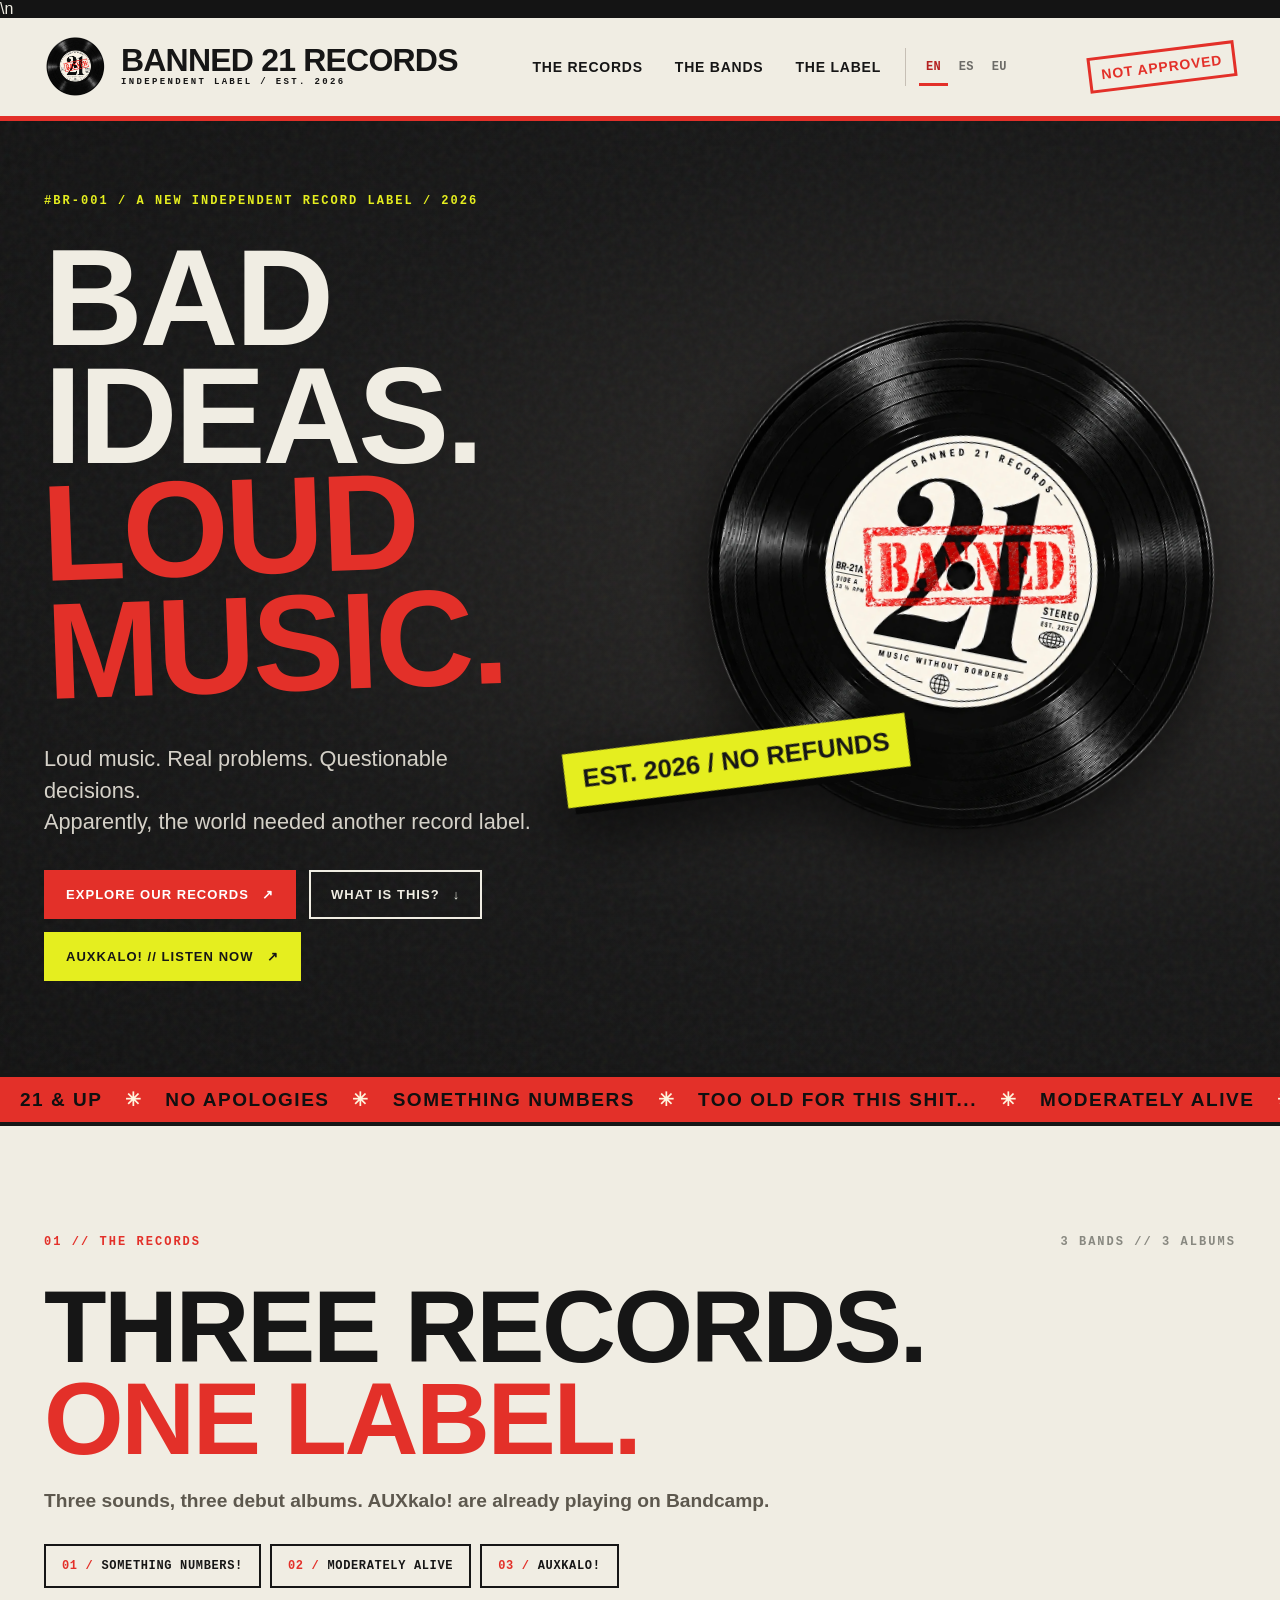
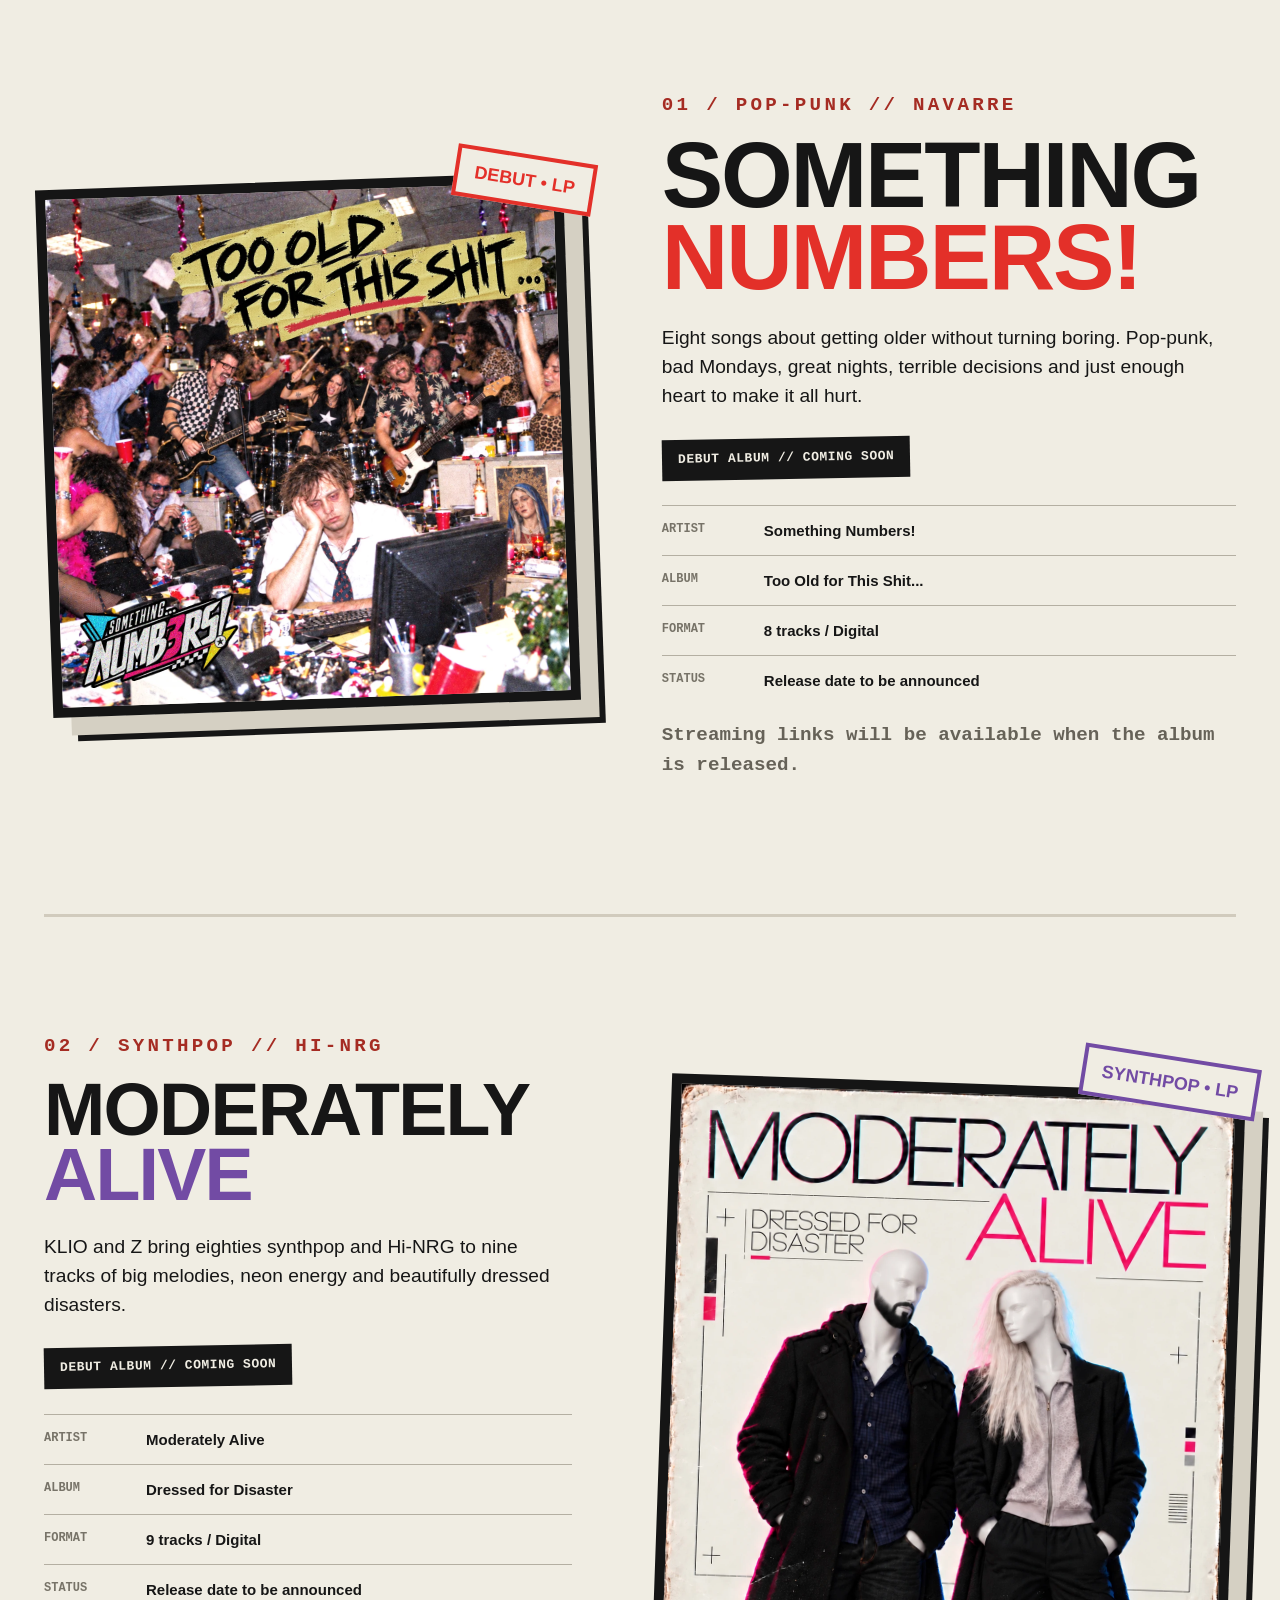
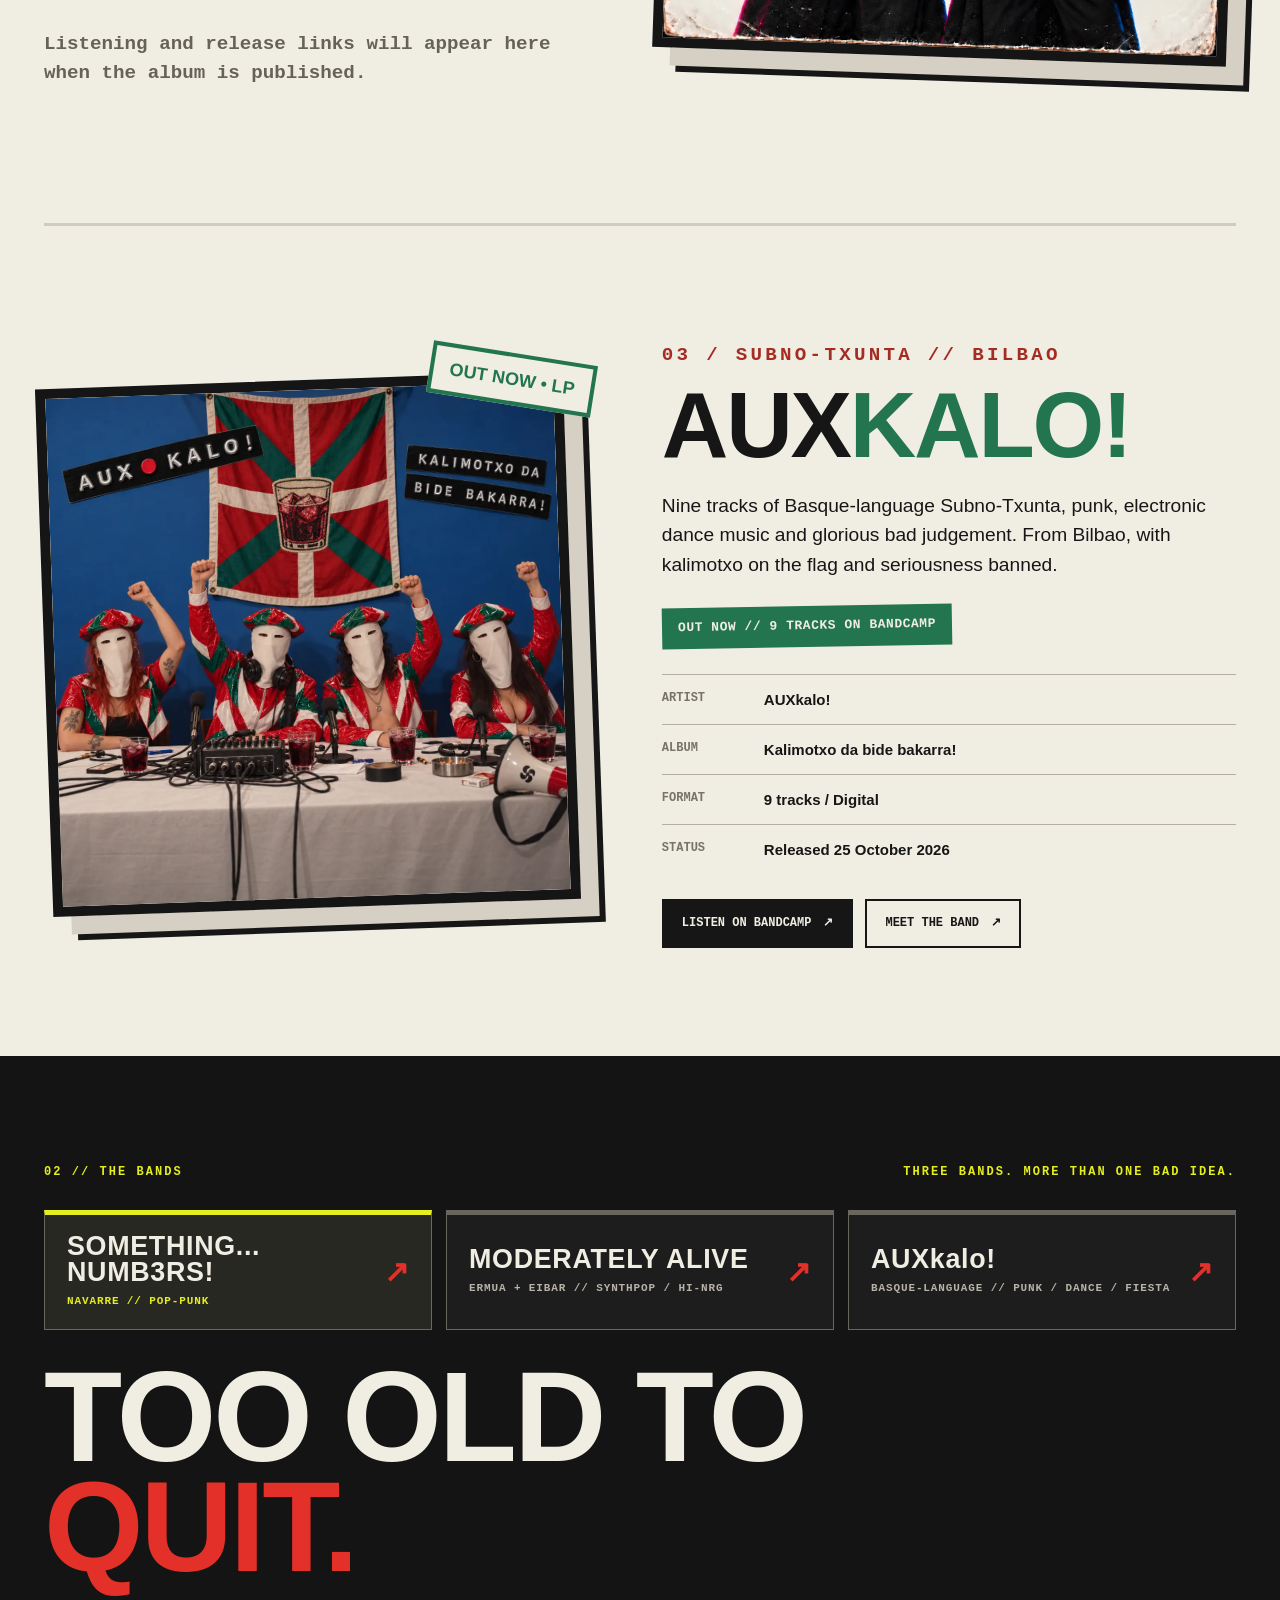
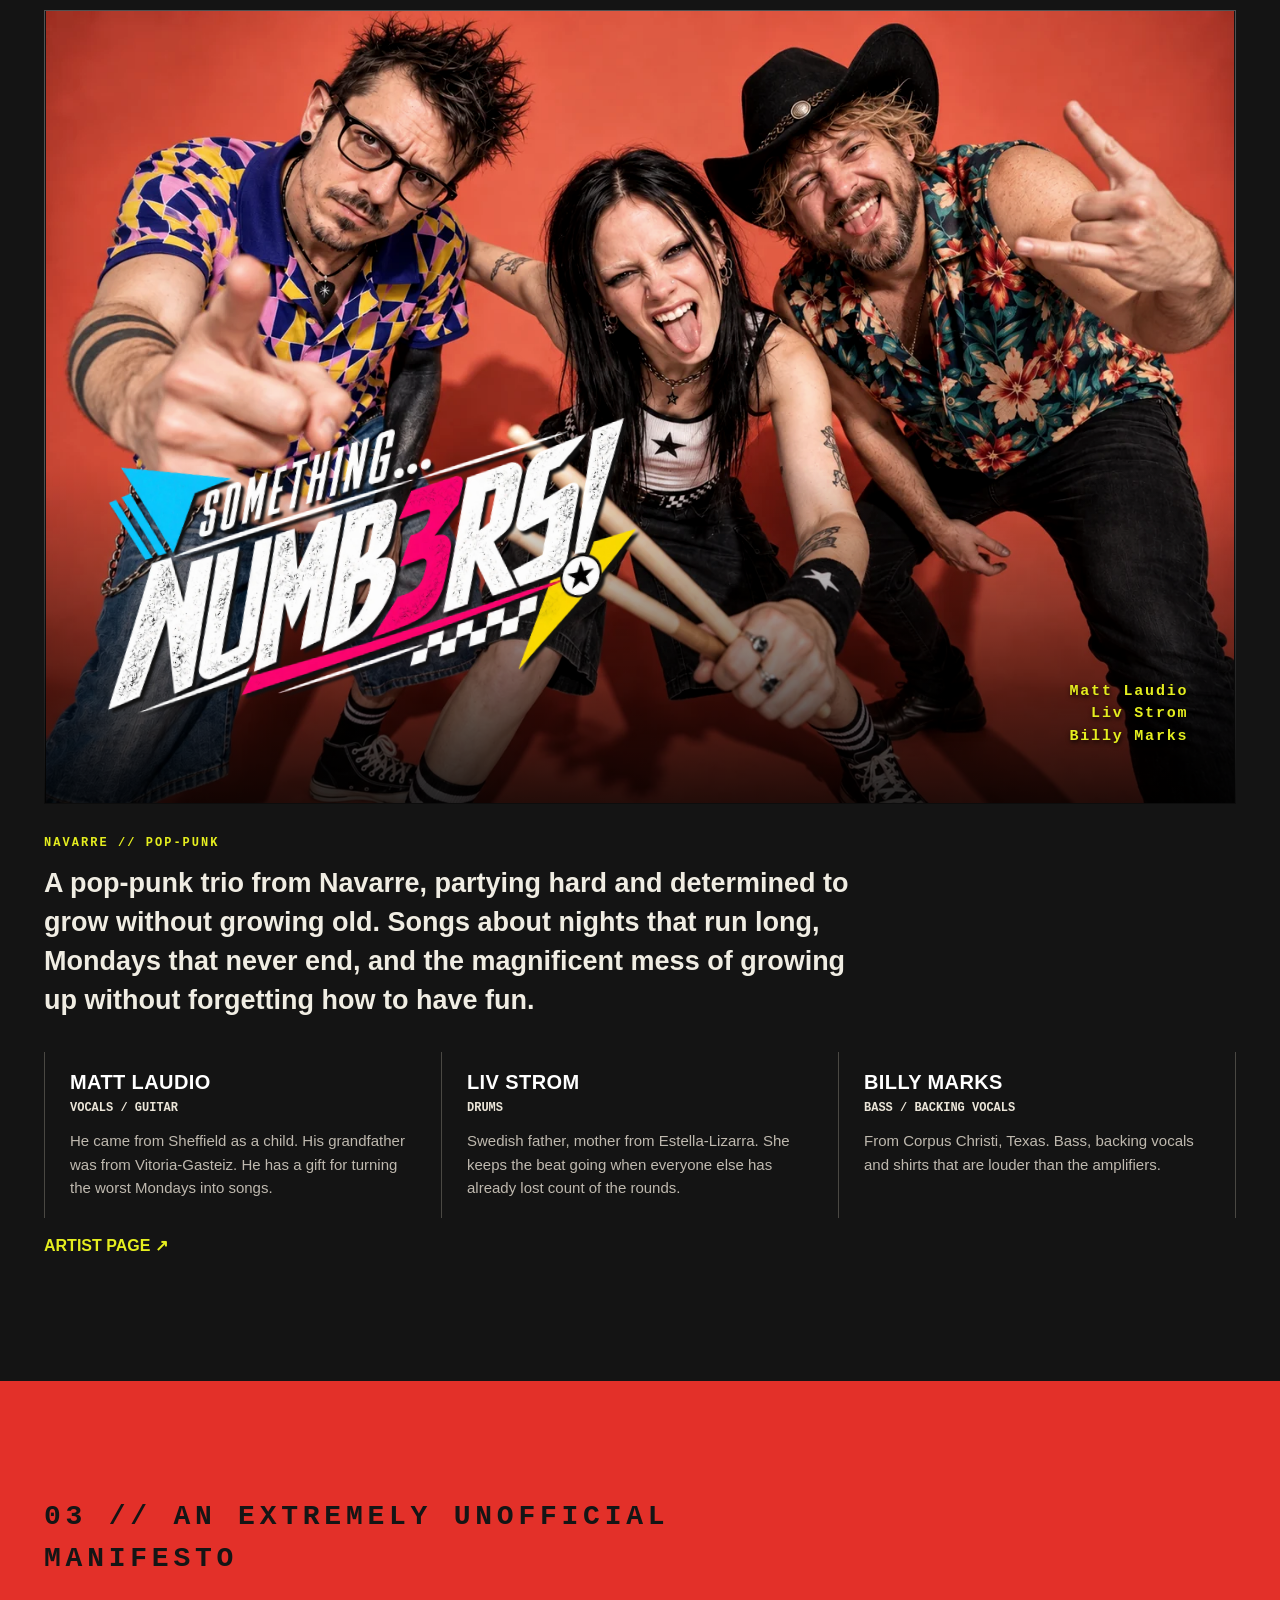
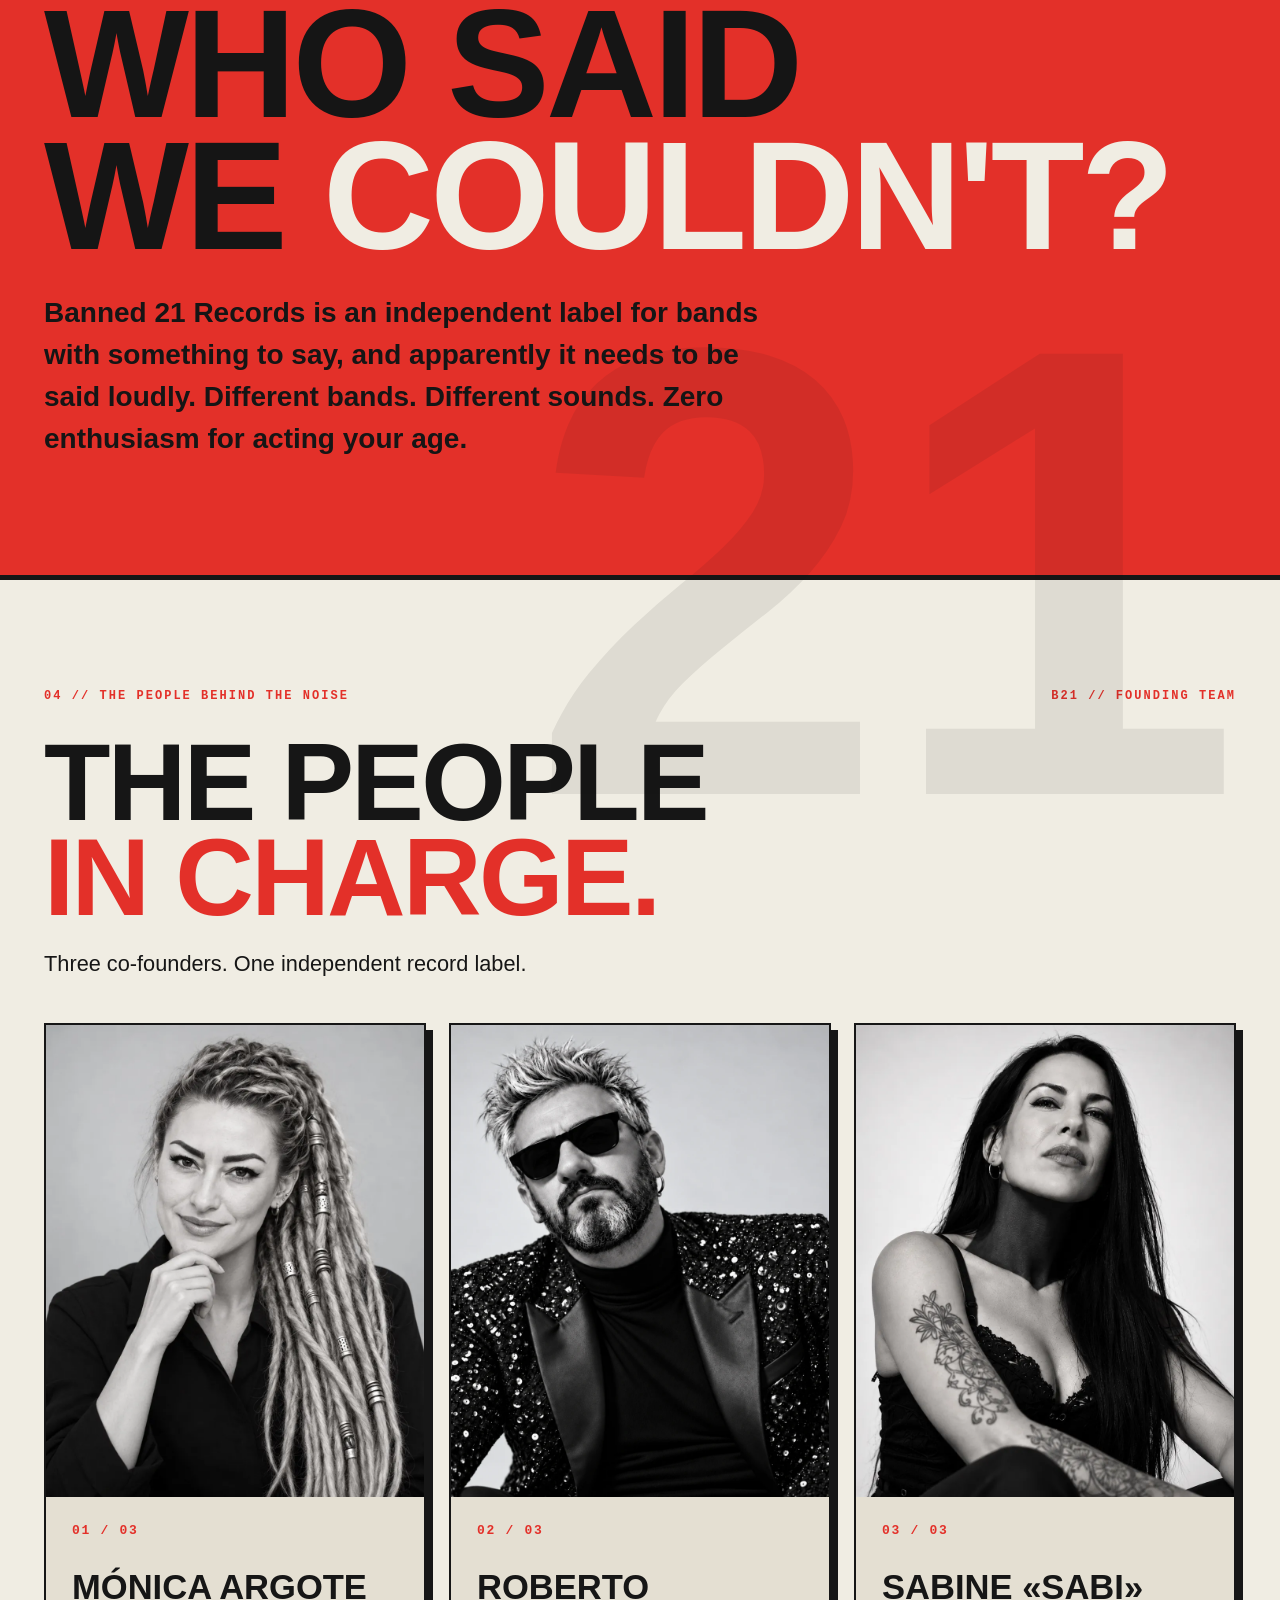
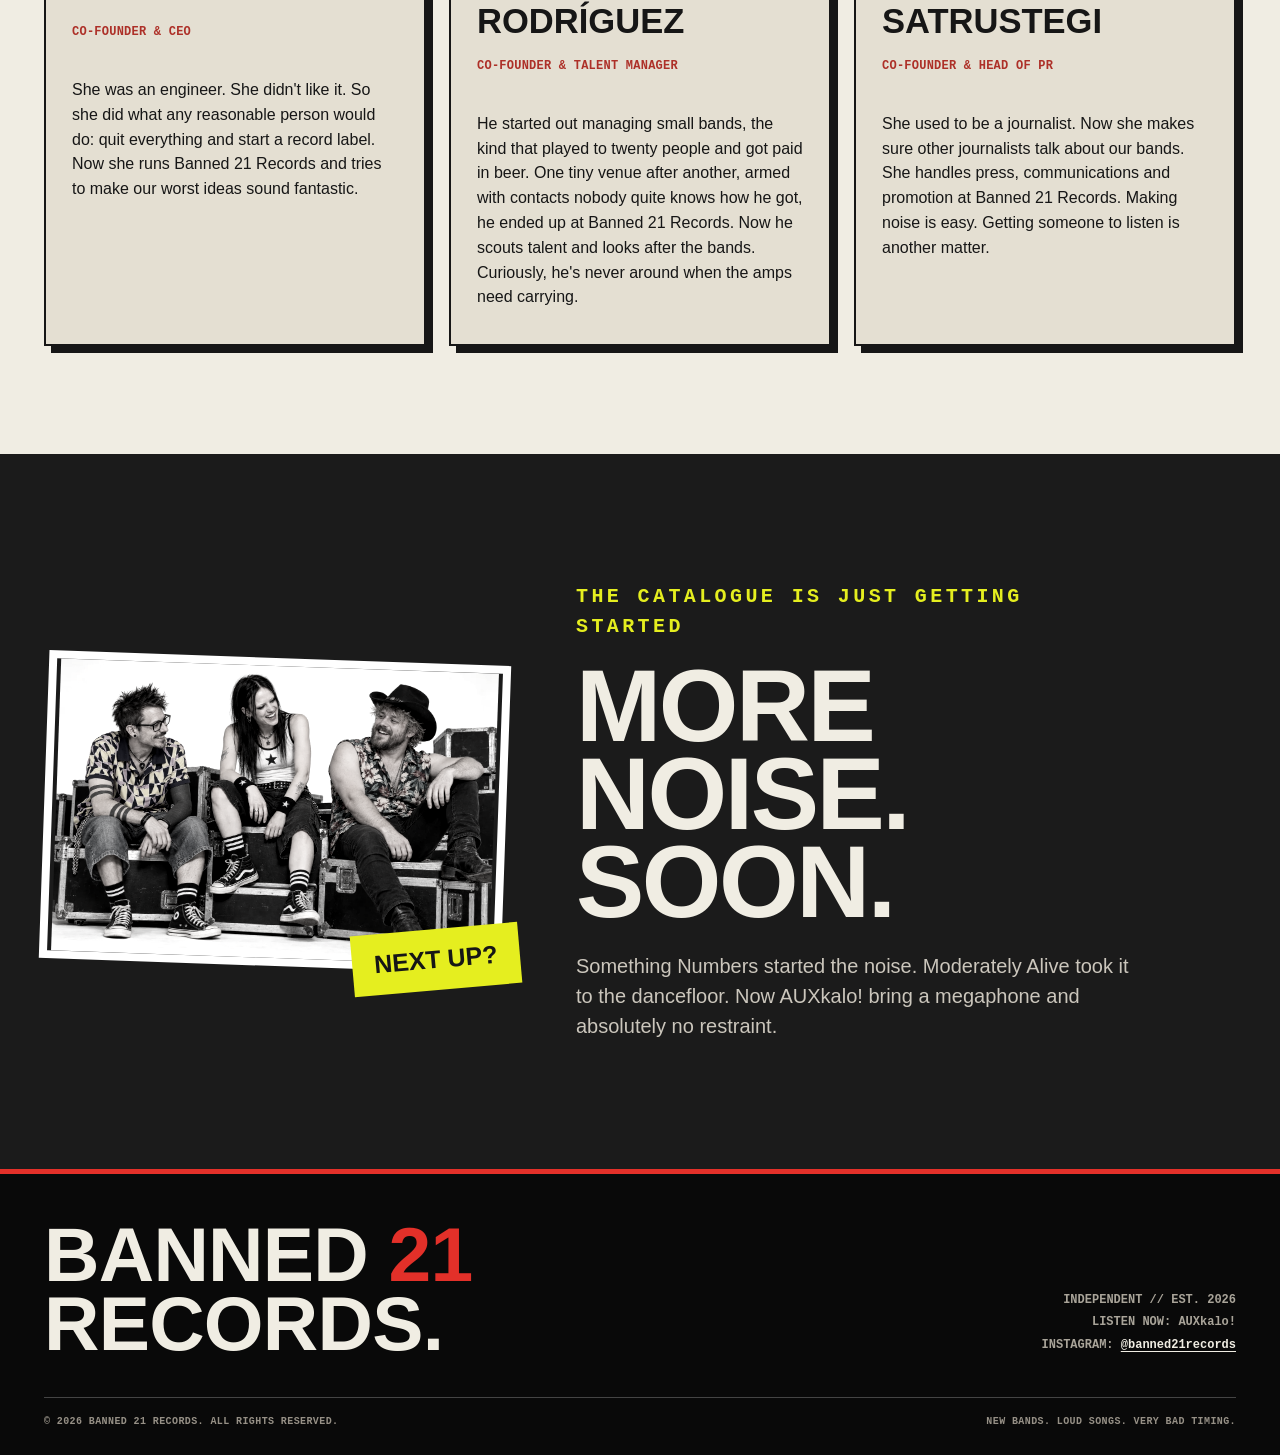
==== commit 99c273d5: "Link trilingual Something Numbers and Moderately Alive artist profiles from B21 homepage" ====
--- a/index.html
+++ b/index.html
@@ -3,7 +3,7 @@
 <html lang="en">
 <head>
 <link rel="canonical" href="https://olivermend.github.io/Banned21records-web/"/>
-<meta name="robots" content="index, follow, max-image-preview:large"/>
+<meta name="robots" content="noindex, follow"/>
 <meta property="og:site_name" content="BANNED 21 RECORDS"/>
 <meta property="og:url" content="https://olivermend.github.io/Banned21records-web/"/>
 <meta property="og:locale" content="es_ES"/>
@@ -11,7 +11,7 @@
 <meta name="twitter:title" content="BANNED 21 RECORDS | Something Numbers · Moderately Alive · AUXkalo!"/>
 <meta name="twitter:description" content="Tres bandas de BANNED 21 RECORDS: punk pop, synthpop ochentero y Subno-Txunta desde Bilbao."/>
 <meta name="twitter:image" content="https://olivermend.github.io/Banned21records-web/assets/artists/auxkalo-band.webp"/>
-<script type="application/ld+json">{"@context":"https://schema.org","@graph":[{"@type":"Organization","@id":"https://olivermend.github.io/Banned21records-web/#label","name":"BANNED 21 RECORDS","url":"https://olivermend.github.io/Banned21records-web/","description":"Sello musical independiente de Something Numbers, Moderately Alive y AUXkalo!."},{"@type":"WebSite","@id":"https://olivermend.github.io/Banned21records-web/#website","url":"https://olivermend.github.io/Banned21records-web/","name":"BANNED 21 RECORDS","publisher":{"@id":"https://olivermend.github.io/Banned21records-web/#label"}},{"@type":"MusicGroup","@id":"https://olivermend.github.io/Banned21records-web/#auxkalo","name":"AUXkalo!","url":"https://olivermend.github.io/Banned21records-web/auxkalo/","sameAs":["https://auxkalo.bandcamp.com/","https://auxkalo.bandcamp.com/album/kalimotxo-da-bide-bakarra-3"],"genre":["Subno-Txunta","Punk","Dance"],"foundingLocation":{"@type":"Place","name":"Bilbao, Bizkaia"},"description":"Grupo de Bilbao de Subno-Txunta. Mentalmente anclados en los doce años, no han sido serios ni en el funeral de su tía abuela.","member":[{"@type":"Person","name":"DANBA"},{"@type":"Person","name":"TXO!"},{"@type":"Person","name":"KAR-KAR"},{"@type":"Person","name":"NAI-NAI"}],"image":"https://olivermend.github.io/Banned21records-web/assets/artists/auxkalo-band.webp","album":{"@type":"MusicAlbum","name":"KALIMOTXO DA BIDE BAKARRA!","url":"https://auxkalo.bandcamp.com/album/kalimotxo-da-bide-bakarra-3","image":"https://olivermend.github.io/Banned21records-web/assets/artists/auxkalo-kalimotxo-da-bide-bakarra.svg"}},{"@type":"MusicGroup","@id":"https://olivermend.github.io/Banned21records-web/#moderately-alive","name":"Moderately Alive","url":"https://olivermend.github.io/Banned21records-web/#moderately-alive","genre":["Synthpop","Hi-NRG"]},{"@type":"MusicGroup","@id":"https://olivermend.github.io/Banned21records-web/#something-numbers","name":"Something Numbers","url":"https://olivermend.github.io/Banned21records-web/#something-numbers","genre":["Pop-punk","Skate punk"]}]}</script>
+<script type="application/ld+json">{"@context":"https://schema.org","@graph":[{"@type":"Organization","@id":"https://olivermend.github.io/Banned21records-web/#label","name":"BANNED 21 RECORDS","url":"https://olivermend.github.io/Banned21records-web/","description":"Sello musical independiente de Something Numbers, Moderately Alive y AUXkalo!."},{"@type":"WebSite","@id":"https://olivermend.github.io/Banned21records-web/#website","url":"https://olivermend.github.io/Banned21records-web/","name":"BANNED 21 RECORDS","publisher":{"@id":"https://olivermend.github.io/Banned21records-web/#label"}},{"@type":"MusicGroup","@id":"https://olivermend.github.io/Banned21records-web/#auxkalo","name":"AUXkalo!","url":"https://olivermend.github.io/Banned21records-web/auxkalo/","sameAs":["https://auxkalo.bandcamp.com/","https://auxkalo.bandcamp.com/album/kalimotxo-da-bide-bakarra-3"],"genre":["Subno-Txunta","Punk","Dance"],"foundingLocation":{"@type":"Place","name":"Bilbao, Bizkaia"},"description":"Grupo de Bilbao de Subno-Txunta. Mentalmente anclados en los doce años, no han sido serios ni en el funeral de su tía abuela.","member":[{"@type":"Person","name":"DANBA"},{"@type":"Person","name":"TXO!"},{"@type":"Person","name":"KAR-KAR"},{"@type":"Person","name":"NAI-NAI"}],"image":"https://olivermend.github.io/Banned21records-web/assets/artists/auxkalo-band.webp","album":{"@type":"MusicAlbum","name":"KALIMOTXO DA BIDE BAKARRA!","url":"https://auxkalo.bandcamp.com/album/kalimotxo-da-bide-bakarra-3","image":"https://olivermend.github.io/Banned21records-web/assets/artists/auxkalo-kalimotxo-da-bide-bakarra.svg"}},{"@type":"MusicGroup","@id":"https://olivermend.github.io/Banned21records-web/#moderately-alive","name":"Moderately Alive","url":"https://olivermend.github.io/Banned21records-web/#moderately-alive","genre":["Synthpop","Hi-NRG"],"description":"Electronic duo KLIO (Ermua) and Z (Eibar), creating eighties-inspired synthpop and Hi-NRG.","image":"https://olivermend.github.io/Banned21records-web/assets/artists/moderately-alive-hero.webp","member":[{"@type":"Person","name":"KLIO"},{"@type":"Person","name":"Z"}],"album":{"@type":"MusicAlbum","name":"Dressed for Disaster","numTracks":9,"image":"https://olivermend.github.io/Banned21records-web/assets/artists/moderately-alive-dressed-for-disaster.webp"}},{"@type":"MusicGroup","@id":"https://olivermend.github.io/Banned21records-web/#something-numbers","name":"Something Numbers","url":"https://olivermend.github.io/Banned21records-web/#something-numbers","genre":["Pop-punk","Skate punk"],"description":"Pop-punk trio from Navarre: songs about long nights, terrible Mondays and getting older without giving up the noise.","image":"https://olivermend.github.io/Banned21records-web/assets/band.webp","member":[{"@type":"Person","name":"Matt Laudio"},{"@type":"Person","name":"Liv Strom"},{"@type":"Person","name":"Billy Marks"}],"album":{"@type":"MusicAlbum","name":"Too Old for This Shit...","numTracks":8,"image":"https://olivermend.github.io/Banned21records-web/assets/album.webp"}}]}</script>
 <meta charset="utf-8"/>
 <meta content="width=device-width, initial-scale=1" name="viewport"/>
 <meta content="#161615" name="theme-color"/>
@@ -461,7 +461,7 @@
 <div class="release-detail"><span data-i18n="albumLabel">ALBUM</span><strong>Kalimotxo da bide bakarra!</strong></div>
 <div class="release-detail"><span data-i18n="formatLabel">FORMAT</span><strong data-i18n="auxReleaseFormat">9 tracks / Digital</strong></div>
 <div class="release-detail"><span data-i18n="statusLabel">STATUS</span><strong data-i18n="auxReleaseStatus">Released 25 October 2026</strong></div>
-<div class="release-actions"><a class="release-cta" data-i18n-html="auxReleaseLink" href="https://auxkalo.bandcamp.com/album/kalimotxo-da-bide-bakarra-3" target="_blank" rel="noopener noreferrer">LISTEN ON BANDCAMP <span aria-hidden="true">↗</span></a><a class="release-cta release-cta--quiet" data-i18n-html="auxReleaseMore" href="auxkalo/">MEET THE BAND <span aria-hidden="true">↗</span></a></div>
+<div class="release-actions"><a class="release-cta" data-i18n-html="auxReleaseLink" href="https://auxkalo.bandcamp.com/album/kalimotxo-da-bide-bakarra-3" target="_blank" rel="noopener noreferrer">LISTEN ON BANDCAMP <span aria-hidden="true">↗</span></a><a class="release-cta release-cta--quiet" data-i18n-html="auxReleaseMore" data-auxkalo-localized href="auxkalo/en/">MEET THE BAND <span aria-hidden="true">↗</span></a></div>
 </div>
 </article>
 </div>
@@ -486,7 +486,7 @@
 <div><b>MATT LAUDIO</b><span class="member-role" data-i18n="mattRole">VOCALS / GUITAR</span><p class="member-bio" data-i18n="mattBio">He came from Sheffield as a child. His grandfather was from Vitoria-Gasteiz. He has a gift for turning the worst Mondays into songs.</p></div>
 <div><b>LIV STROM</b><span class="member-role" data-i18n="livRole">DRUMS</span><p class="member-bio" data-i18n="livBio">Swedish father, mother from Estella-Lizarra. She keeps the beat going when everyone else has already lost count of the rounds.</p></div>
 <div><b>BILLY MARKS</b><span class="member-role" data-i18n="billyRole">BASS / BACKING VOCALS</span><p class="member-bio" data-i18n="billyBio">From Corpus Christi, Texas. Bass, backing vocals and shirts that are louder than the amplifiers.</p></div>
-</div></div>
+</div><p style="margin:18px 0;font-weight:800"><a href="something-numbers/en/" data-artist-profile="something-numbers" data-i18n="auxBandProfile" style="color:#e5ee1f">ARTIST PAGE ↗</a></p></div>
 
 <div class="band-panel" id="band-panel-moderately" data-band-panel="moderately" role="tabpanel" aria-labelledby="band-tab-moderately" tabindex="0" hidden>
 <h2 class="condensed roster-title roster-title--moderately">CALL ME A<br/><em>BAD IDEA</em></h2>
@@ -496,7 +496,7 @@
 </div>
 <div class="roster-story"><p class="eyebrow" data-i18n="maEyebrow">ERMUA + EIBAR // 80s SYNTHPOP / HI-NRG</p><p data-i18n="maStory">KLIO (Ermua) and Z (Eibar) are MODERATELY ALIVE, an electronic duo with an eighties synthpop and Hi-NRG sound. Their debut album, Dressed for Disaster, is coming soon.</p></div>
 <div class="roster-bottom roster-bottom--duo"><div><b>KLIO</b><span class="member-role" data-i18n="klioOrigin">FROM ERMUA</span></div><div><b>Z</b><span class="member-role" data-i18n="zOrigin">FROM EIBAR</span></div></div>
-<div class="ma-album"><img alt="Official cover of Dressed for Disaster, the debut album by Moderately Alive" class="ma-album-cover" src="assets/artists/moderately-alive-dressed-for-disaster.webp" width="1254" height="1254" loading="lazy" decoding="async"/><div class="ma-album-copy"><p class="eyebrow" data-i18n="moderatelyAlbumLabel">DEBUT ALBUM</p><h3 class="condensed">DRESSED FOR DISASTER</h3><p data-i18n="moderatelyComing">COMING SOON // DATE TBA</p></div></div>
+<p style="margin:18px 0;font-weight:800"><a href="moderately-alive/en/" data-artist-profile="moderately-alive" data-i18n="auxBandProfile" style="color:#e5ee1f">ARTIST PAGE ↗</a></p><div class="ma-album"><img alt="Official cover of Dressed for Disaster, the debut album by Moderately Alive" class="ma-album-cover" src="assets/artists/moderately-alive-dressed-for-disaster.webp" width="1254" height="1254" loading="lazy" decoding="async"/><div class="ma-album-copy"><p class="eyebrow" data-i18n="moderatelyAlbumLabel">DEBUT ALBUM</p><h3 class="condensed">DRESSED FOR DISASTER</h3><p data-i18n="moderatelyComing">COMING SOON // DATE TBA</p></div></div>
 </div>
 <div class="band-panel" id="band-panel-auxkalo" data-band-panel="auxkalo" role="tabpanel" aria-labelledby="band-tab-auxkalo" tabindex="0" hidden>
 <h2 class="condensed roster-title roster-title--auxkalo" data-i18n-html="auxHeading">INDEPES, BAINA <em>JATORRAK.</em></h2>
@@ -511,7 +511,7 @@
 <div><b>KAR-KAR</b><span class="member-role" data-i18n="karkarRole">LEAD VOCALS</span></div>
 <div><b>NAI-NAI</b><span class="member-role" data-i18n="nainaiRole">LEAD VOCALS</span></div>
 </div>
-<p style="margin:18px 0;font-weight:800"><a href="https://auxkalo.bandcamp.com/album/kalimotxo-da-bide-bakarra-3" target="_blank" rel="noopener noreferrer" style="color:#e5ee1f">AUXkalo! EN BANDCAMP ↗</a> · <a href="auxkalo/" style="color:#e5ee1f">FICHA DEL GRUPO ↗</a></p><div class="ma-album auxkalo-album"><img alt="Portada oficial del álbum de AUXkalo!: KALIMOTXO DA BIDE BAKARRA!, con los cuatro integrantes enmascarados bajo una ikurriña con kalimotxo bordado" class="ma-album-cover" src="assets/artists/auxkalo-kalimotxo-da-bide-bakarra.svg" width="1254" height="1254" loading="lazy" decoding="async"/><div class="ma-album-copy"><p class="eyebrow" data-i18n="auxAlbumLabel">DEBUT ALBUM</p><h3 class="condensed">KALIMOTXO DA BIDE BAKARRA!</h3><p data-i18n="auxComing">OUT NOW ON BANDCAMP // 9 TRACKS</p></div></div>
+<p style="margin:18px 0;font-weight:800"><a href="https://auxkalo.bandcamp.com/album/kalimotxo-da-bide-bakarra-3" target="_blank" rel="noopener noreferrer" data-i18n="auxBandcampLink" style="color:#e5ee1f">AUXkalo! ON BANDCAMP ↗</a> · <a href="auxkalo/en/" data-auxkalo-localized data-i18n="auxBandProfile" style="color:#e5ee1f">ARTIST PAGE ↗</a></p><div class="ma-album auxkalo-album"><img alt="Portada oficial del álbum de AUXkalo!: KALIMOTXO DA BIDE BAKARRA!, con los cuatro integrantes enmascarados bajo una ikurriña con kalimotxo bordado" class="ma-album-cover" src="assets/artists/auxkalo-kalimotxo-da-bide-bakarra.svg" width="1254" height="1254" loading="lazy" decoding="async"/><div class="ma-album-copy"><p class="eyebrow" data-i18n="auxAlbumLabel">DEBUT ALBUM</p><h3 class="condensed">KALIMOTXO DA BIDE BAKARRA!</h3><p data-i18n="auxComing">OUT NOW ON BANDCAMP // 9 TRACKS</p></div></div>
 </div>
 </div>
 </section>
@@ -561,7 +561,7 @@
 <div>
 <p class="eyebrow" data-i18n="moreEyebrow">The catalogue is just getting started</p>
 <h2 class="condensed" data-i18n-html="moreTitle" id="more-heading">MORE<br/>NOISE.<br/>SOON.</h2>
-<p data-i18n="moreText">Something Numbers are just the beginning. Moderately Alive are next. One more act is still classified.</p>
+<p data-i18n="moreText">Three bands, three bad ideas: Something Numbers bring the guitars, Moderately Alive bring the synthesizers, and AUXkalo! bring the megaphone.</p>
 </div>
 </div>
 </section>
@@ -577,7 +577,7 @@
 </footer>
 <script>
 (()=>{
-  const copy = {"en":{"pageTitle":"Banned 21 Records - Bad Ideas. Loud Music.","brandSub":"Independent label / Est. 2026","navRelease":"The records","navBands":"The bands","navLabel":"The label","stamp":"NOT APPROVED","heroEyebrow":"#BR-001 / A new independent record label / 2026","heroTitle":"BAD<br>IDEAS.<em>LOUD<br>MUSIC.</em>","heroDesc":"Loud music. Real problems. Questionable decisions.<br>Apparently, the world needed another record label.","ctaRelease":"Explore our records <span aria-hidden=\"true\">↗</span>","ctaLabel":"What is this? <span aria-hidden=\"true\">↓</span>","auxLiveCta":"AUXkalo! // LISTEN NOW <span aria-hidden=\"true\">↗</span>","vinylSticker":"EST. 2026 / NO REFUNDS","ticker":"21 &amp; UP <b>✳</b> NO APOLOGIES <b>✳</b> SOMETHING NUMBERS <b>✳</b> TOO OLD FOR THIS SHIT... <b>✳</b> MODERATELY ALIVE <b>✳</b> AUXkalo! <b>✳</b> BANNED 21 RECORDS <b>✳</b>","tickerAria":"Banned 21 Records, an independent record label with Something Numbers, Moderately Alive and AUXkalo!.","releaseSection":"01 // The records","releaseIndex":"3 bands // 3 albums","releaseEyebrow":"01 / POP-PUNK // NAVARRE","albumDescription":"Eight songs about getting older without turning boring. Pop-punk, bad Mondays, great nights, terrible decisions and just enough heart to make it all hurt.","albumComing":"DEBUT ALBUM // COMING SOON","artistLabel":"ARTIST","albumLabel":"ALBUM","formatLabel":"FORMAT","statusLabel":"STATUS","albumFormat":"8 tracks / Digital","status":"Release date to be announced","releaseNote":"Streaming links will be available when the album is released.","rosterSection":"02 // The bands","rosterIndex":"Three bands. More than one bad idea.","rosterTitle":"TOO OLD TO <em>QUIT.</em>","bandEyebrow":"NAVARRE // POP-PUNK","bandStory":"A pop-punk trio from Navarre, partying hard and determined to grow without growing old. Songs about nights that run long, Mondays that never end, and the magnificent mess of growing up without forgetting how to have fun.","mattRole":"VOCALS / GUITAR","livRole":"DRUMS","billyRole":"BASS / BACKING VOCALS","mattBio":"He came from Sheffield as a child. His grandfather was from Vitoria-Gasteiz. He has a gift for turning the worst Mondays into songs.","livBio":"Swedish father, mother from Estella-Lizarra. She keeps the beat going when everyone else has already lost count of the rounds.","billyBio":"From Corpus Christi, Texas. Bass, backing vocals and shirts that are louder than the amplifiers.","futureAct":"NEXT SIGNING // CLASSIFIED","labelEyebrow":"03 // An extremely unofficial manifesto","labelHeading":"WHO SAID<br>WE <span>COULDN'T?</span>","labelManifesto":"Banned 21 Records is an independent label for bands with something to say, and apparently it needs to be said loudly. Different bands. Different sounds. Zero enthusiasm for acting your age.","moreEyebrow":"The catalogue is just getting started","moreTitle":"MORE<br>NOISE.<br>SOON.","moreText":"Something Numbers started the noise. Moderately Alive took it to the dancefloor. Now AUXkalo! bring a megaphone and absolutely no restraint.","footerNote":"INDEPENDENT // EST. 2026<br>LISTEN NOW: AUXkalo!<br>INSTAGRAM: <a href=\"https://www.instagram.com/banned21records/\" target=\"_blank\" rel=\"noopener noreferrer\">@banned21records</a>","footerRights":"© 2026 BANNED 21 RECORDS. ALL RIGHTS RESERVED.","footerTagline":"NEW BANDS. LOUD SONGS. VERY BAD TIMING.","teamSection":"04 // The people behind the noise","teamIndex":"B21 // Founding team","teamTitle":"THE PEOPLE<br><em>IN CHARGE.</em>","teamIntro":"Three co-founders. One independent record label.","monicaRole":"Co-Founder & CEO","monicaTask":"She was an engineer. She didn't like it. So she did what any reasonable person would do: quit everything and start a record label. Now she runs Banned 21 Records and tries to make our worst ideas sound fantastic.","robertoRole":"Co-Founder & Talent Manager","robertoTask":"He started out managing small bands, the kind that played to twenty people and got paid in beer. One tiny venue after another, armed with contacts nobody quite knows how he got, he ended up at Banned 21 Records. Now he scouts talent and looks after the bands. Curiously, he's never around when the amps need carrying.","sabiRole":"Co-Founder & Head of PR","sabiTask":"She used to be a journalist. Now she makes sure other journalists talk about our bands. She handles press, communications and promotion at Banned 21 Records. Making noise is easy. Getting someone to listen is another matter.","moderatelyStyle":"80s SYNTHPOP // HI-NRG","moderatelyTease":"Klio + Z. Debut album coming soon.","moderatelyAlbumLabel":"DEBUT ALBUM","moderatelyComing":"COMING SOON // DATE TBA","bandsSectionAria":"The bands","bandsSelectorLabel":"Choose a band","numbersPickerDetail":"NAVARRE // POP-PUNK","moderatelyPickerDetail":"ERMUA + EIBAR // SYNTHPOP / HI-NRG","maEyebrow":"ERMUA + EIBAR // 80s SYNTHPOP / HI-NRG","maStory":"KLIO (Ermua) and Z (Eibar) are MODERATELY ALIVE, an electronic duo with an eighties synthpop and Hi-NRG sound. Their debut album, Dressed for Disaster, is coming soon.","klioOrigin":"FROM ERMUA","zOrigin":"FROM EIBAR","auxPickerDetail":"BASQUE-LANGUAGE // PUNK / DANCE / FIESTA","auxHeading":"INDEPES, BAINA <em>JATORRAK.</em>","auxEyebrow":"BASQUE-LANGUAGE // PUNK / DANCE / FIESTA","auxStory":"AUXkalo! are a Subno-Txunta band from Bilbao. Mentally stuck at twelve, they have never been serious, not even at their great-aunt’s funeral. Their debut album is KALIMOTXO DA BIDE BAKARRA!.","danbaRole":"RAP / BACKING VOCALS","txoRole":"VOCALS / BACKING VOCALS / MEGAPHONE","karkarRole":"LEAD VOCALS","nainaiRole":"HIGH LEAD VOCALS","auxAlbumLabel":"DEBUT ALBUM","auxComing":"OUT NOW ON BANDCAMP // 9 TRACKS","recordsHeading":"THREE RECORDS.<br><span>ONE LABEL.</span>","recordsIntro":"Three sounds, three debut albums. AUXkalo! are already playing on Bandcamp.","recordsNavLabel":"Jump to an album","moderatelyReleaseEyebrow":"02 / SYNTHPOP // HI-NRG","moderatelyReleaseDescription":"KLIO and Z bring eighties synthpop and Hi-NRG to nine tracks of big melodies, neon energy and beautifully dressed disasters.","moderatelyReleaseLine":"DEBUT ALBUM // COMING SOON","moderatelyReleaseFormat":"9 tracks / Digital","moderatelyReleaseStatus":"Release date to be announced","moderatelyReleaseNote":"Listening and release links will appear here when the album is published.","auxReleaseEyebrow":"03 / SUBNO-TXUNTA // BILBAO","auxReleaseDescription":"Nine tracks of Basque-language Subno-Txunta, punk, electronic dance music and glorious bad judgement. From Bilbao, with kalimotxo on the flag and seriousness banned.","auxReleaseLine":"OUT NOW // 9 TRACKS ON BANDCAMP","auxReleaseFormat":"9 tracks / Digital","auxReleaseStatus":"Released 25 October 2026","auxReleaseLink":"LISTEN ON BANDCAMP <span aria-hidden=\"true\">↗</span>","auxReleaseMore":"MEET THE BAND <span aria-hidden=\"true\">↗</span>"},"es":{"pageTitle":"Banned 21 Records - Malas ideas. Buena música.","brandSub":"Sello independiente / Desde 2026","navRelease":"Los discos","navBands":"Las bandas","navLabel":"El sello","stamp":"NO AUTORIZADO","heroEyebrow":"#BR-001 / Un nuevo sello independiente / 2026","heroTitle":"MALAS<br>IDEAS.<em>MÚSICA<br>A TOPE.</em>","heroDesc":"Música a todo volumen. Problemas muy reales. Decisiones cuestionables.<br>Por lo visto, el mundo necesitaba otro sello discográfico.","ctaRelease":"Descubre nuestros discos <span aria-hidden=\"true\">↗</span>","ctaLabel":"¿Y esto qué es? <span aria-hidden=\"true\">↓</span>","auxLiveCta":"AUXkalo! // ESCUCHAR DISCO <span aria-hidden=\"true\">↗</span>","vinylSticker":"DESDE 2026 / SIN DEVOLUCIONES","ticker":"21 AÑOS O MÁS <b>✳</b> SIN PEDIR PERDÓN <b>✳</b> SOMETHING NUMBERS <b>✳</b> TOO OLD FOR THIS SHIT... <b>✳</b> MODERATELY ALIVE <b>✳</b> AUXkalo! <b>✳</b> BANNED 21 RECORDS <b>✳</b>","tickerAria":"Banned 21 Records, sello independiente de Something Numbers, Moderately Alive y AUXkalo!.","releaseSection":"01 // Nuestros discos","releaseIndex":"3 bandas // 3 álbumes","releaseEyebrow":"01 / POP-PUNK // NAVARRA","albumDescription":"Ocho canciones sobre cumplir años sin volverse un muermo. Pop-punk fiestero, lunes horribles, noches enormes, decisiones discutibles y una pizca de corazón.","albumComing":"ÁLBUM DEBUT // PRÓXIMAMENTE","artistLabel":"ARTISTA","albumLabel":"DISCO","formatLabel":"FORMATO","statusLabel":"ESTADO","albumFormat":"8 canciones / Digital","status":"Fecha por anunciar","releaseNote":"Los enlaces para escuchar el disco aparecerán cuando se publique.","rosterSection":"02 // Las bandas","rosterIndex":"Tres bandas. Bastantes malas ideas.","rosterTitle":"DEMASIADO VIEJOS<br>PARA <em>PARAR.</em>","bandEyebrow":"NAVARRA // POP-PUNK","bandStory":"Un trío navarro de pop-punk fiestero, con ganas de crecer sin envejecer. Canciones sobre noches que se alargan, lunes que no terminan y el pequeño desastre de hacerse adulto sin dejar de pasarlo bien.","mattRole":"VOZ / GUITARRA","livRole":"BATERÍA","billyRole":"BAJO / COROS","mattBio":"Llegó de Sheffield siendo niño. Su abuelo era gasteiztarra. Tiene una facilidad sospechosa para convertir los peores lunes en canciones.","livBio":"Padre sueco y madre de Estella-Lizarra. Marca el ritmo de la fiesta cuando los demás ya han perdido la cuenta de las rondas.","billyBio":"De Corpus Christi, Texas. Bajo, coros y camisas que hacen más ruido que los amplificadores.","futureAct":"PRÓXIMO FICHAJE // SECRETO","labelEyebrow":"03 // Nuestro manifiesto bastante poco oficial","labelHeading":"¿QUIÉN DIJO<br>QUE <span>NO?</span>","labelManifesto":"Banned 21 Records es un sello independiente para bandas que tienen cosas que contar y que, por lo visto, necesitan contarlas a gritos. Distintas bandas. Distintos sonidos. Cero ganas de comportarse como toca a nuestra edad.","moreEyebrow":"Esto no ha hecho más que empezar","moreTitle":"MÁS<br>RUIDO.<br>PRONTO.","moreText":"Something Numbers pusieron la primera guitarra, Moderately Alive encendieron los sintetizadores y AUXkalo! han llegado con el megáfono. Ya somos tres bandas.","footerNote":"INDEPENDIENTE // DESDE 2026<br>YA DISPONIBLE: AUXkalo!<br>INSTAGRAM: <a href=\"https://www.instagram.com/banned21records/\" target=\"_blank\" rel=\"noopener noreferrer\">@banned21records</a>","footerRights":"© 2026 BANNED 21 RECORDS. TODOS LOS DERECHOS RESERVADOS.","footerTagline":"NUEVAS BANDAS. MÚSICA ALTA. PÉSIMO MOMENTO.","teamSection":"04 // Quienes están detrás del ruido","teamIndex":"B21 // Equipo fundador","teamTitle":"LOS QUE<br><em>MANDAN.</em>","teamIntro":"Tres fundadores. Un sello discográfico independiente.","monicaRole":"Cofundadora y directora general","monicaTask":"Era ingeniera. No le gustaba. Así que hizo lo que cualquier persona razonable haría: dejarlo todo y montar un sello discográfico. Ahora dirige Banned 21 Records e intenta que nuestras peores ideas suenen estupendamente.","robertoRole":"Cofundador y mánager de talentos","robertoTask":"Empezó como mánager de grupos pequeños, de esos que tocaban para veinte personas y cobraban en cervezas. De sala en sala, y tirando de contactos que nadie sabe muy bien de dónde saca, acabó en Banned 21 Records. Ahora descubre talento y se ocupa de las bandas. Curiosamente, cuando toca cargar los amplis, nunca está.","sabiRole":"Cofundadora y responsable de RR. PP.","sabiTask":"Antes era periodista. Ahora se encarga de que otros periodistas hablen de nuestras bandas. Lleva la prensa, la comunicación y la promoción de Banned 21 Records. Porque hacer ruido está muy bien, pero conseguir que alguien lo escuche es otra historia.","moderatelyStyle":"SYNTHPOP OCHENTERO // HI-NRG","moderatelyTease":"Klio + Z. Álbum debut próximamente.","moderatelyAlbumLabel":"ÁLBUM DEBUT","moderatelyComing":"PRÓXIMAMENTE // FECHA POR ANUNCIAR","bandsSectionAria":"Las bandas","bandsSelectorLabel":"Selecciona una banda","numbersPickerDetail":"NAVARRA // POP-PUNK","moderatelyPickerDetail":"ERMUA + EIBAR // SYNTHPOP / HI-NRG","maEyebrow":"ERMUA + EIBAR // SYNTHPOP OCHENTERO / HI-NRG","maStory":"KLIO (Ermua) y Z (Eibar) forman MODERATELY ALIVE, un dúo de synthpop ochentero y Hi-NRG. Su álbum debut, Dressed for Disaster, llegará próximamente.","klioOrigin":"DE ERMUA","zOrigin":"DE EIBAR","auxPickerDetail":"EUSKERA // PUNK / DANCE / FIESTA","auxHeading":"INDEPES, BAINA <em>JATORRAK.</em>","auxEyebrow":"EUSKERA // PUNK / DANCE / FIESTA","auxStory":"AUXkalo! son de Bilbao y hacen Subno-Txunta. Anclados mentalmente en los doce años, no han sido serios ni en el funeral de su tía abuela. Su primer disco se titula KALIMOTXO DA BIDE BAKARRA!.","danbaRole":"COROS / RAP","txoRole":"VOZ SECUNDARIA / COROS / MEGÁFONO","karkarRole":"VOZ PRINCIPAL","nainaiRole":"VOZ PRINCIPAL AGUDA","auxAlbumLabel":"ÁLBUM DEBUT","auxComing":"YA DISPONIBLE EN BANDCAMP // 9 CANCIONES","recordsHeading":"TRES DISCOS.<br><span>UN SELLO.</span>","recordsIntro":"Tres estilos, tres álbumes debut. AUXkalo! ya está sonando en Bandcamp.","recordsNavLabel":"Ir a un disco","moderatelyReleaseEyebrow":"02 / SYNTHPOP // HI-NRG","moderatelyReleaseDescription":"KLIO y Z recuperan el synthpop ochentero y el Hi-NRG en nueve canciones de grandes melodías, energía de neón y desastres muy bien vestidos.","moderatelyReleaseLine":"ÁLBUM DEBUT // PRÓXIMAMENTE","moderatelyReleaseFormat":"9 canciones / Digital","moderatelyReleaseStatus":"Fecha de publicación pendiente","moderatelyReleaseNote":"Añadiremos aquí los enlaces cuando se publique el álbum.","auxReleaseEyebrow":"03 / SUBNO-TXUNTA // BILBAO","auxReleaseDescription":"Nueve temas de Subno-Txunta en euskera, punk, electrónica y bastante morro. Desde Bilbao, con el kalimotxo por bandera y la solemnidad fuera del local.","auxReleaseLine":"YA DISPONIBLE // 9 TEMAS EN BANDCAMP","auxReleaseFormat":"9 canciones / Digital","auxReleaseStatus":"Publicado el 25 de octubre de 2026","auxReleaseLink":"ESCUCHAR EN BANDCAMP <span aria-hidden=\"true\">↗</span>","auxReleaseMore":"CONOCE AL GRUPO <span aria-hidden=\"true\">↗</span>"},"eu":{"pageTitle":"Banned 21 Records - Ideia txarrak. Musika ozen.","brandSub":"Diskoetxe independentea / 2026tik","navRelease":"Diskoak","navBands":"Taldeak","navLabel":"Diskoetxea","stamp":"BAIMENDU GABE","heroEyebrow":"#BR-001 / Diskoetxe independente berri bat / 2026","heroTitle":"IDEIA<br>TXARRAK.<em>MUSIKA<br>OZEN.</em>","heroDesc":"Musika ozen. Benetako arazoak. Zalantzazko erabakiak.<br>Antza, munduak beste diskoetxe bat behar zuen.","ctaRelease":"Ezagutu gure diskoak <span aria-hidden=\"true\">↗</span>","ctaLabel":"Zer da hau? <span aria-hidden=\"true\">↓</span>","auxLiveCta":"AUXkalo! // ENTZUN DISKOA <span aria-hidden=\"true\">↗</span>","vinylSticker":"2026TIK / DIRUA EZ DA ITZULTZEN","ticker":"21 URTETIK GORA <b>✳</b> BARKAMENIK EZ <b>✳</b> SOMETHING NUMBERS <b>✳</b> TOO OLD FOR THIS SHIT... <b>✳</b> MODERATELY ALIVE <b>✳</b> AUXkalo! <b>✳</b> BANNED 21 RECORDS <b>✳</b>","tickerAria":"Banned 21 Records, Something Numbers, Moderately Alive eta AUXkalo! taldeen diskoetxe independentea.","releaseSection":"01 // Gure diskoak","releaseIndex":"3 talde // 3 disko","releaseEyebrow":"01 / POP-PUNKA // NAFARROA","albumDescription":"Zahartu bai, baina aspergarri bihurtu gabe: zortzi kantu. Parrandarako pop-punka, astelehen latzak, gau handiak, erabaki zalantzagarriak eta bihotz pixka bat.","albumComing":"LEHEN DISKOA // LASTER","artistLabel":"ARTISTA","albumLabel":"DISKOA","formatLabel":"FORMATUA","statusLabel":"EGOERA","albumFormat":"8 kantu / Digitala","status":"Argitaratze-data zehazteko","releaseNote":"Diskoa argitaratzean jarriko ditugu entzuteko estekak.","rosterSection":"02 // Taldeak","rosterIndex":"Hiru talde. Ideia txar ugari.","rosterTitle":"UZTEKO<br><em>ZAHARREGIAK.</em>","bandEyebrow":"NAFARROA // POP-PUNK","bandStory":"Nafarroako pop-punk hirukote parrandazalea, zahartu gabe hazteko gogoz. Gau luzeei, amaigabeko astelehenei eta ondo pasatzeari utzi gabe heldu bihurtzearen nahaspilari buruzko kantuak.","mattRole":"AHOTSA / GITARRA","livRole":"BATERIA","billyRole":"BAXUA / KORUAK","mattBio":"Txikitan Sheffieldetik etorri zen. Aitona Gasteizkoa zuen. Astelehenik txarrenak kantu bihurtzeko trebezia susmagarria du.","livBio":"Aita suediarra du, eta ama Lizarrakoa. Gainerakoek zenbatgarren tragoa daramaten ahaztu dutenean ere, erritmoari eusten dio.","billyBio":"Corpus Christikoa da, Texaskoa. Baxua, koruak eta anplifikadoreak baino zaratatsuagoak diren alkandorak.","futureAct":"HURRENGO TALDEA // SEKRETUAN","labelEyebrow":"03 // Gure manifestu ez hain ofiziala","labelHeading":"NORK ESAN DU<br><span>EZETZ?</span>","labelManifesto":"Banned 21 Records zerbait esateko duten taldeen diskoetxe independentea da; antza, ozen esan beharra dago. Talde desberdinak. Soinu desberdinak. Eta adinaren arabera jokatzeko inolako gogorik ez.","moreEyebrow":"Hau hasi besterik ez da egin","moreTitle":"ZARATA<br>GEHIAGO.<br>LASTER.","moreText":"Something Numbersek ekin zioten zaratari, Moderately Alivek sintetizadoreak ekarri zituzten eta AUXkalo! megafonoarekin agertu dira. Hiru talde gara dagoeneko.","footerNote":"INDEPENDENTEA // 2026TIK<br>ENTZUNGAI: AUXkalo!<br>INSTAGRAM: <a href=\"https://www.instagram.com/banned21records/\" target=\"_blank\" rel=\"noopener noreferrer\">@banned21records</a>","footerRights":"© 2026 BANNED 21 RECORDS. ESKUBIDE GUZTIAK GORDETA.","footerTagline":"TALDE BERRIAK. MUSIKA OZEN. UNE TXARRA.","teamSection":"04 // Zarataren atzean daudenak","teamIndex":"B21 // Sortzaile taldea","teamTitle":"NOR DAGO<br><em>ATZEAN?</em>","teamIntro":"Hiru sortzailekide. Diskoetxe independente bat.","monicaRole":"Sortzailekidea eta zuzendari nagusia","monicaTask":"Ingeniaria zen. Ez zuen gustuko. Beraz, zentzuzko edonork egingo lukeena egin zuen: dena utzi eta diskoetxe bat sortu. Orain Banned 21 Records zuzentzen du, eta gure ideiarik txarrenek ere ederki jo dezaten saiatzen da.","robertoRole":"Sortzailekidea eta talentuaren arduraduna","robertoTask":"Talde txikien manager gisa hasi zen, hogei lagunen aurrean jo eta garagardotan kobratzen zuten horietakoekin. Aretoz areto, inork oso ondo nondik atera dituen ez dakien kontaktuei tiraka, Banned 21 Recordsera iritsi zen. Orain talentu berriak bilatu eta taldeez arduratzen da. Bitxia bada ere, anplifikadoreak eraman behar direnean ez da inoiz agertzen.","sabiRole":"Sortzailekidea eta harreman publikoen arduraduna","sabiTask":"Lehen kazetaria zen. Orain beste kazetari batzuek gure taldeei buruz hitz egin dezaten lortzen saiatzen da. Banned 21 Recordsen prentsa, komunikazioa eta sustapena daramatza. Zarata egitea erraza da; norbaitek entzutea, beste kontu bat.","moderatelyStyle":"80KO HAMARKADAKO SYNTHPOPA // HI-NRG","moderatelyTease":"Klio + Z. Lehen diskoa laster.","moderatelyAlbumLabel":"LEHEN DISKOA","moderatelyComing":"LASTER // DATA IRAGARTZEKE","bandsSectionAria":"Taldeak","bandsSelectorLabel":"Aukeratu talde bat","numbersPickerDetail":"NAFARROA // POP-PUNK","moderatelyPickerDetail":"ERMUA + EIBAR // SYNTHPOP / HI-NRG","maEyebrow":"ERMUA + EIBAR // 80KO HAMARKADAKO SYNTHPOPA / HI-NRG","maStory":"KLIO (Ermua) eta Z (Eibar) dira MODERATELY ALIVE, 80ko hamarkadako synthpopa eta Hi-NRG lantzen dituen bikote elektronikoa. Dressed for Disaster lehen diskoa laster iritsiko da.","klioOrigin":"ERMUAKOA","zOrigin":"EIBARKOA","auxPickerDetail":"EUSKARAZ // PUNKA / DANTZA / JAIA","auxHeading":"INDEPES, BAINA <em>JATORRAK.</em>","auxEyebrow":"EUSKARAZ // PUNKA / DANTZA / JAIA","auxStory":"AUXkalo! Bilboko Subno-Txunta taldea da. Buruz hamabi urterekin geratu dira, eta ez ziren serio jarri ezta izeba-amonaren hiletan ere. Lehen diskoa KALIMOTXO DA BIDE BAKARRA! da.","danbaRole":"KORUAK / RAPA","txoRole":"BIGARREN AHOTSA / KORUAK / MEGAFONOA","karkarRole":"AHOTS NAGUSIA","nainaiRole":"AHOTS NAGUSI ALTUA","auxAlbumLabel":"LEHEN DISKOA","auxComing":"BANDCAMPEN ENTZUNGAI // 9 KANTU","recordsHeading":"HIRU DISKO.<br><span>DISKOETXE BAT.</span>","recordsIntro":"Hiru estilo, hiru lehen disko. AUXkalo! dagoeneko Bandcampen entzungai dago.","recordsNavLabel":"Joan disko batera","moderatelyReleaseEyebrow":"02 / SYNTHPOPA // HI-NRG","moderatelyReleaseDescription":"KLIOk eta Z-k 80ko hamarkadako synthpopa eta Hi-NRG uztartzen dituzte: melodia handiko bederatzi kantu, neonaren energia eta dotore jantzitako hondamendiak.","moderatelyReleaseLine":"LEHEN DISKOA // LASTER","moderatelyReleaseFormat":"9 kantu / Digitala","moderatelyReleaseStatus":"Argitalpen-data iragartzeke","moderatelyReleaseNote":"Diskoa argitaratzean hemen jarriko ditugu entzuteko estekak.","auxReleaseEyebrow":"03 / SUBNO-TXUNTA // BILBO","auxReleaseDescription":"Euskarazko bederatzi Subno-Txunta kantu: punka, elektronika eta lotsa gutxi. Bilbotik datoz, kalimotxoa banderan eta seriotasuna debekatuta.","auxReleaseLine":"ENTZUNGAI // 9 KANTU BANDCAMPEN","auxReleaseFormat":"9 kantu / Digitala","auxReleaseStatus":"2026ko urriaren 25ean argitaratua","auxReleaseLink":"ENTZUN BANDCAMPEN <span aria-hidden=\"true\">↗</span>","auxReleaseMore":"EZAGUTU TALDEA <span aria-hidden=\"true\">↗</span>"}};
+  const copy = {"en":{"pageTitle":"Banned 21 Records - Bad Ideas. Loud Music.","brandSub":"Independent label / Est. 2026","navRelease":"The records","navBands":"The bands","navLabel":"The label","stamp":"NOT APPROVED","heroEyebrow":"#BR-001 / A new independent record label / 2026","heroTitle":"BAD<br>IDEAS.<em>LOUD<br>MUSIC.</em>","heroDesc":"Loud music. Real problems. Questionable decisions.<br>Apparently, the world needed another record label.","ctaRelease":"Explore our records <span aria-hidden=\"true\">↗</span>","ctaLabel":"What is this? <span aria-hidden=\"true\">↓</span>","auxLiveCta":"AUXkalo! // LISTEN NOW <span aria-hidden=\"true\">↗</span>","vinylSticker":"EST. 2026 / NO REFUNDS","ticker":"21 &amp; UP <b>✳</b> NO APOLOGIES <b>✳</b> SOMETHING NUMBERS <b>✳</b> TOO OLD FOR THIS SHIT... <b>✳</b> MODERATELY ALIVE <b>✳</b> AUXkalo! <b>✳</b> BANNED 21 RECORDS <b>✳</b>","tickerAria":"Banned 21 Records, an independent record label with Something Numbers, Moderately Alive and AUXkalo!.","releaseSection":"01 // The records","releaseIndex":"3 bands // 3 albums","releaseEyebrow":"01 / POP-PUNK // NAVARRE","albumDescription":"Eight songs about getting older without turning boring. Pop-punk, bad Mondays, great nights, terrible decisions and just enough heart to make it all hurt.","albumComing":"DEBUT ALBUM // COMING SOON","artistLabel":"ARTIST","albumLabel":"ALBUM","formatLabel":"FORMAT","statusLabel":"STATUS","albumFormat":"8 tracks / Digital","status":"Release date to be announced","releaseNote":"Streaming links will be available when the album is released.","rosterSection":"02 // The bands","rosterIndex":"Three bands. More than one bad idea.","rosterTitle":"TOO OLD TO <em>QUIT.</em>","bandEyebrow":"NAVARRE // POP-PUNK","bandStory":"A pop-punk trio from Navarre, partying hard and determined to grow without growing old. Songs about nights that run long, Mondays that never end, and the magnificent mess of growing up without forgetting how to have fun.","mattRole":"VOCALS / GUITAR","livRole":"DRUMS","billyRole":"BASS / BACKING VOCALS","mattBio":"He came from Sheffield as a child. His grandfather was from Vitoria-Gasteiz. He has a gift for turning the worst Mondays into songs.","livBio":"Swedish father, mother from Estella-Lizarra. She keeps the beat going when everyone else has already lost count of the rounds.","billyBio":"From Corpus Christi, Texas. Bass, backing vocals and shirts that are louder than the amplifiers.","futureAct":"NEXT SIGNING // CLASSIFIED","labelEyebrow":"03 // An extremely unofficial manifesto","labelHeading":"WHO SAID<br>WE <span>COULDN'T?</span>","labelManifesto":"Banned 21 Records is an independent label for bands with something to say, and apparently it needs to be said loudly. Different bands. Different sounds. Zero enthusiasm for acting your age.","moreEyebrow":"The catalogue is just getting started","moreTitle":"MORE<br>NOISE.<br>SOON.","moreText":"Something Numbers started the noise. Moderately Alive took it to the dancefloor. Now AUXkalo! bring a megaphone and absolutely no restraint.","footerNote":"INDEPENDENT // EST. 2026<br>LISTEN NOW: AUXkalo!<br>INSTAGRAM: <a href=\"https://www.instagram.com/banned21records/\" target=\"_blank\" rel=\"noopener noreferrer\">@banned21records</a>","footerRights":"© 2026 BANNED 21 RECORDS. ALL RIGHTS RESERVED.","footerTagline":"NEW BANDS. LOUD SONGS. VERY BAD TIMING.","teamSection":"04 // The people behind the noise","teamIndex":"B21 // Founding team","teamTitle":"THE PEOPLE<br><em>IN CHARGE.</em>","teamIntro":"Three co-founders. One independent record label.","monicaRole":"Co-Founder & CEO","monicaTask":"She was an engineer. She didn't like it. So she did what any reasonable person would do: quit everything and start a record label. Now she runs Banned 21 Records and tries to make our worst ideas sound fantastic.","robertoRole":"Co-Founder & Talent Manager","robertoTask":"He started out managing small bands, the kind that played to twenty people and got paid in beer. One tiny venue after another, armed with contacts nobody quite knows how he got, he ended up at Banned 21 Records. Now he scouts talent and looks after the bands. Curiously, he's never around when the amps need carrying.","sabiRole":"Co-Founder & Head of PR","sabiTask":"She used to be a journalist. Now she makes sure other journalists talk about our bands. She handles press, communications and promotion at Banned 21 Records. Making noise is easy. Getting someone to listen is another matter.","moderatelyStyle":"80s SYNTHPOP // HI-NRG","moderatelyTease":"Klio + Z. Debut album coming soon.","moderatelyAlbumLabel":"DEBUT ALBUM","moderatelyComing":"COMING SOON // DATE TBA","bandsSectionAria":"The bands","bandsSelectorLabel":"Choose a band","numbersPickerDetail":"NAVARRE // POP-PUNK","moderatelyPickerDetail":"ERMUA + EIBAR // SYNTHPOP / HI-NRG","maEyebrow":"ERMUA + EIBAR // 80s SYNTHPOP / HI-NRG","maStory":"KLIO (Ermua) and Z (Eibar) are MODERATELY ALIVE, an electronic duo with an eighties synthpop and Hi-NRG sound. Their debut album, Dressed for Disaster, is coming soon.","klioOrigin":"FROM ERMUA","zOrigin":"FROM EIBAR","auxPickerDetail":"BASQUE-LANGUAGE // PUNK / DANCE / FIESTA","auxHeading":"INDEPES, BAINA <em>JATORRAK.</em>","auxEyebrow":"BASQUE-LANGUAGE // PUNK / DANCE / FIESTA","auxStory":"AUXkalo! are a Subno-Txunta band from Bilbao. Mentally stuck at twelve, they have never been serious, not even at their great-aunt’s funeral. Their debut album is KALIMOTXO DA BIDE BAKARRA!.","danbaRole":"RAP / BACKING VOCALS","txoRole":"VOCALS / BACKING VOCALS / MEGAPHONE","karkarRole":"LEAD VOCALS","nainaiRole":"HIGH LEAD VOCALS","auxAlbumLabel":"DEBUT ALBUM","auxComing":"OUT NOW ON BANDCAMP // 9 TRACKS","recordsHeading":"THREE RECORDS.<br><span>ONE LABEL.</span>","recordsIntro":"Three sounds, three debut albums. AUXkalo! are already playing on Bandcamp.","recordsNavLabel":"Jump to an album","moderatelyReleaseEyebrow":"02 / SYNTHPOP // HI-NRG","moderatelyReleaseDescription":"KLIO and Z bring eighties synthpop and Hi-NRG to nine tracks of big melodies, neon energy and beautifully dressed disasters.","moderatelyReleaseLine":"DEBUT ALBUM // COMING SOON","moderatelyReleaseFormat":"9 tracks / Digital","moderatelyReleaseStatus":"Release date to be announced","moderatelyReleaseNote":"Listening and release links will appear here when the album is published.","auxReleaseEyebrow":"03 / SUBNO-TXUNTA // BILBAO","auxReleaseDescription":"Nine tracks of Basque-language Subno-Txunta, punk, electronic dance music and glorious bad judgement. From Bilbao, with kalimotxo on the flag and seriousness banned.","auxReleaseLine":"OUT NOW // 9 TRACKS ON BANDCAMP","auxReleaseFormat":"9 tracks / Digital","auxReleaseStatus":"Released 25 October 2026","auxReleaseLink":"LISTEN ON BANDCAMP <span aria-hidden=\"true\">↗</span>","auxReleaseMore":"MEET THE BAND <span aria-hidden=\"true\">↗</span>","auxBandProfile":"ARTIST PAGE ↗","auxBandcampLink":"AUXkalo! ON BANDCAMP ↗"},"es":{"pageTitle":"Banned 21 Records - Malas ideas. Buena música.","brandSub":"Sello independiente / Desde 2026","navRelease":"Los discos","navBands":"Las bandas","navLabel":"El sello","stamp":"NO AUTORIZADO","heroEyebrow":"#BR-001 / Un nuevo sello independiente / 2026","heroTitle":"MALAS<br>IDEAS.<em>MÚSICA<br>A TOPE.</em>","heroDesc":"Música a todo volumen. Problemas muy reales. Decisiones cuestionables.<br>Por lo visto, el mundo necesitaba otro sello discográfico.","ctaRelease":"Descubre nuestros discos <span aria-hidden=\"true\">↗</span>","ctaLabel":"¿Y esto qué es? <span aria-hidden=\"true\">↓</span>","auxLiveCta":"AUXkalo! // ESCUCHAR DISCO <span aria-hidden=\"true\">↗</span>","vinylSticker":"DESDE 2026 / SIN DEVOLUCIONES","ticker":"21 AÑOS O MÁS <b>✳</b> SIN PEDIR PERDÓN <b>✳</b> SOMETHING NUMBERS <b>✳</b> TOO OLD FOR THIS SHIT... <b>✳</b> MODERATELY ALIVE <b>✳</b> AUXkalo! <b>✳</b> BANNED 21 RECORDS <b>✳</b>","tickerAria":"Banned 21 Records, sello independiente de Something Numbers, Moderately Alive y AUXkalo!.","releaseSection":"01 // Nuestros discos","releaseIndex":"3 bandas // 3 álbumes","releaseEyebrow":"01 / POP-PUNK // NAVARRA","albumDescription":"Ocho canciones sobre cumplir años sin volverse un muermo. Pop-punk fiestero, lunes horribles, noches enormes, decisiones discutibles y una pizca de corazón.","albumComing":"ÁLBUM DEBUT // PRÓXIMAMENTE","artistLabel":"ARTISTA","albumLabel":"DISCO","formatLabel":"FORMATO","statusLabel":"ESTADO","albumFormat":"8 canciones / Digital","status":"Fecha por anunciar","releaseNote":"Los enlaces para escuchar el disco aparecerán cuando se publique.","rosterSection":"02 // Las bandas","rosterIndex":"Tres bandas. Bastantes malas ideas.","rosterTitle":"DEMASIADO VIEJOS<br>PARA <em>PARAR.</em>","bandEyebrow":"NAVARRA // POP-PUNK","bandStory":"Un trío navarro de pop-punk fiestero, con ganas de crecer sin envejecer. Canciones sobre noches que se alargan, lunes que no terminan y el pequeño desastre de hacerse adulto sin dejar de pasarlo bien.","mattRole":"VOZ / GUITARRA","livRole":"BATERÍA","billyRole":"BAJO / COROS","mattBio":"Llegó de Sheffield siendo niño. Su abuelo era gasteiztarra. Tiene una facilidad sospechosa para convertir los peores lunes en canciones.","livBio":"Padre sueco y madre de Estella-Lizarra. Marca el ritmo de la fiesta cuando los demás ya han perdido la cuenta de las rondas.","billyBio":"De Corpus Christi, Texas. Bajo, coros y camisas que hacen más ruido que los amplificadores.","futureAct":"PRÓXIMO FICHAJE // SECRETO","labelEyebrow":"03 // Nuestro manifiesto bastante poco oficial","labelHeading":"¿QUIÉN DIJO<br>QUE <span>NO?</span>","labelManifesto":"Banned 21 Records es un sello independiente para bandas que tienen cosas que contar y que, por lo visto, necesitan contarlas a gritos. Distintas bandas. Distintos sonidos. Cero ganas de comportarse como toca a nuestra edad.","moreEyebrow":"Esto no ha hecho más que empezar","moreTitle":"MÁS<br>RUIDO.<br>PRONTO.","moreText":"Something Numbers pusieron la primera guitarra, Moderately Alive encendieron los sintetizadores y AUXkalo! han llegado con el megáfono. Ya somos tres bandas.","footerNote":"INDEPENDIENTE // DESDE 2026<br>YA DISPONIBLE: AUXkalo!<br>INSTAGRAM: <a href=\"https://www.instagram.com/banned21records/\" target=\"_blank\" rel=\"noopener noreferrer\">@banned21records</a>","footerRights":"© 2026 BANNED 21 RECORDS. TODOS LOS DERECHOS RESERVADOS.","footerTagline":"NUEVAS BANDAS. MÚSICA ALTA. PÉSIMO MOMENTO.","teamSection":"04 // Quienes están detrás del ruido","teamIndex":"B21 // Equipo fundador","teamTitle":"LOS QUE<br><em>MANDAN.</em>","teamIntro":"Tres fundadores. Un sello discográfico independiente.","monicaRole":"Cofundadora y directora general","monicaTask":"Era ingeniera. No le gustaba. Así que hizo lo que cualquier persona razonable haría: dejarlo todo y montar un sello discográfico. Ahora dirige Banned 21 Records e intenta que nuestras peores ideas suenen estupendamente.","robertoRole":"Cofundador y mánager de talentos","robertoTask":"Empezó como mánager de grupos pequeños, de esos que tocaban para veinte personas y cobraban en cervezas. De sala en sala, y tirando de contactos que nadie sabe muy bien de dónde saca, acabó en Banned 21 Records. Ahora descubre talento y se ocupa de las bandas. Curiosamente, cuando toca cargar los amplis, nunca está.","sabiRole":"Cofundadora y responsable de RR. PP.","sabiTask":"Antes era periodista. Ahora se encarga de que otros periodistas hablen de nuestras bandas. Lleva la prensa, la comunicación y la promoción de Banned 21 Records. Porque hacer ruido está muy bien, pero conseguir que alguien lo escuche es otra historia.","moderatelyStyle":"SYNTHPOP OCHENTERO // HI-NRG","moderatelyTease":"Klio + Z. Álbum debut próximamente.","moderatelyAlbumLabel":"ÁLBUM DEBUT","moderatelyComing":"PRÓXIMAMENTE // FECHA POR ANUNCIAR","bandsSectionAria":"Las bandas","bandsSelectorLabel":"Selecciona una banda","numbersPickerDetail":"NAVARRA // POP-PUNK","moderatelyPickerDetail":"ERMUA + EIBAR // SYNTHPOP / HI-NRG","maEyebrow":"ERMUA + EIBAR // SYNTHPOP OCHENTERO / HI-NRG","maStory":"KLIO (Ermua) y Z (Eibar) forman MODERATELY ALIVE, un dúo de synthpop ochentero y Hi-NRG. Su álbum debut, Dressed for Disaster, llegará próximamente.","klioOrigin":"DE ERMUA","zOrigin":"DE EIBAR","auxPickerDetail":"EUSKERA // PUNK / DANCE / FIESTA","auxHeading":"INDEPES, BAINA <em>JATORRAK.</em>","auxEyebrow":"EUSKERA // PUNK / DANCE / FIESTA","auxStory":"AUXkalo! son de Bilbao y hacen Subno-Txunta. Anclados mentalmente en los doce años, no han sido serios ni en el funeral de su tía abuela. Su primer disco se titula KALIMOTXO DA BIDE BAKARRA!.","danbaRole":"COROS / RAP","txoRole":"VOZ SECUNDARIA / COROS / MEGÁFONO","karkarRole":"VOZ PRINCIPAL","nainaiRole":"VOZ PRINCIPAL AGUDA","auxAlbumLabel":"ÁLBUM DEBUT","auxComing":"YA DISPONIBLE EN BANDCAMP // 9 CANCIONES","recordsHeading":"TRES DISCOS.<br><span>UN SELLO.</span>","recordsIntro":"Tres estilos, tres álbumes debut. AUXkalo! ya está sonando en Bandcamp.","recordsNavLabel":"Ir a un disco","moderatelyReleaseEyebrow":"02 / SYNTHPOP // HI-NRG","moderatelyReleaseDescription":"KLIO y Z recuperan el synthpop ochentero y el Hi-NRG en nueve canciones de grandes melodías, energía de neón y desastres muy bien vestidos.","moderatelyReleaseLine":"ÁLBUM DEBUT // PRÓXIMAMENTE","moderatelyReleaseFormat":"9 canciones / Digital","moderatelyReleaseStatus":"Fecha de publicación pendiente","moderatelyReleaseNote":"Añadiremos aquí los enlaces cuando se publique el álbum.","auxReleaseEyebrow":"03 / SUBNO-TXUNTA // BILBAO","auxReleaseDescription":"Nueve temas de Subno-Txunta en euskera, punk, electrónica y bastante morro. Desde Bilbao, con el kalimotxo por bandera y la solemnidad fuera del local.","auxReleaseLine":"YA DISPONIBLE // 9 TEMAS EN BANDCAMP","auxReleaseFormat":"9 canciones / Digital","auxReleaseStatus":"Publicado el 25 de octubre de 2026","auxReleaseLink":"ESCUCHAR EN BANDCAMP <span aria-hidden=\"true\">↗</span>","auxReleaseMore":"CONOCE AL GRUPO <span aria-hidden=\"true\">↗</span>","auxBandProfile":"FICHA DEL GRUPO ↗","auxBandcampLink":"AUXkalo! EN BANDCAMP ↗"},"eu":{"pageTitle":"Banned 21 Records - Ideia txarrak. Musika ozen.","brandSub":"Diskoetxe independentea / 2026tik","navRelease":"Diskoak","navBands":"Taldeak","navLabel":"Diskoetxea","stamp":"BAIMENDU GABE","heroEyebrow":"#BR-001 / Diskoetxe independente berri bat / 2026","heroTitle":"IDEIA<br>TXARRAK.<em>MUSIKA<br>OZEN.</em>","heroDesc":"Musika ozen. Benetako arazoak. Zalantzazko erabakiak.<br>Antza, munduak beste diskoetxe bat behar zuen.","ctaRelease":"Ezagutu gure diskoak <span aria-hidden=\"true\">↗</span>","ctaLabel":"Zer da hau? <span aria-hidden=\"true\">↓</span>","auxLiveCta":"AUXkalo! // ENTZUN DISKOA <span aria-hidden=\"true\">↗</span>","vinylSticker":"2026TIK / DIRUA EZ DA ITZULTZEN","ticker":"21 URTETIK GORA <b>✳</b> BARKAMENIK EZ <b>✳</b> SOMETHING NUMBERS <b>✳</b> TOO OLD FOR THIS SHIT... <b>✳</b> MODERATELY ALIVE <b>✳</b> AUXkalo! <b>✳</b> BANNED 21 RECORDS <b>✳</b>","tickerAria":"Banned 21 Records, Something Numbers, Moderately Alive eta AUXkalo! taldeen diskoetxe independentea.","releaseSection":"01 // Gure diskoak","releaseIndex":"3 talde // 3 disko","releaseEyebrow":"01 / POP-PUNKA // NAFARROA","albumDescription":"Zahartu bai, baina aspergarri bihurtu gabe: zortzi kantu. Parrandarako pop-punka, astelehen latzak, gau handiak, erabaki zalantzagarriak eta bihotz pixka bat.","albumComing":"LEHEN DISKOA // LASTER","artistLabel":"ARTISTA","albumLabel":"DISKOA","formatLabel":"FORMATUA","statusLabel":"EGOERA","albumFormat":"8 kantu / Digitala","status":"Argitaratze-data zehazteko","releaseNote":"Diskoa argitaratzean jarriko ditugu entzuteko estekak.","rosterSection":"02 // Taldeak","rosterIndex":"Hiru talde. Ideia txar ugari.","rosterTitle":"UZTEKO<br><em>ZAHARREGIAK.</em>","bandEyebrow":"NAFARROA // POP-PUNK","bandStory":"Nafarroako pop-punk hirukote parrandazalea, zahartu gabe hazteko gogoz. Gau luzeei, amaigabeko astelehenei eta ondo pasatzeari utzi gabe heldu bihurtzearen nahaspilari buruzko kantuak.","mattRole":"AHOTSA / GITARRA","livRole":"BATERIA","billyRole":"BAXUA / KORUAK","mattBio":"Txikitan Sheffieldetik etorri zen. Aitona Gasteizkoa zuen. Astelehenik txarrenak kantu bihurtzeko trebezia susmagarria du.","livBio":"Aita suediarra du, eta ama Lizarrakoa. Gainerakoek zenbatgarren tragoa daramaten ahaztu dutenean ere, erritmoari eusten dio.","billyBio":"Corpus Christikoa da, Texaskoa. Baxua, koruak eta anplifikadoreak baino zaratatsuagoak diren alkandorak.","futureAct":"HURRENGO TALDEA // SEKRETUAN","labelEyebrow":"03 // Gure manifestu ez hain ofiziala","labelHeading":"NORK ESAN DU<br><span>EZETZ?</span>","labelManifesto":"Banned 21 Records zerbait esateko duten taldeen diskoetxe independentea da; antza, ozen esan beharra dago. Talde desberdinak. Soinu desberdinak. Eta adinaren arabera jokatzeko inolako gogorik ez.","moreEyebrow":"Hau hasi besterik ez da egin","moreTitle":"ZARATA<br>GEHIAGO.<br>LASTER.","moreText":"Something Numbersek ekin zioten zaratari, Moderately Alivek sintetizadoreak ekarri zituzten eta AUXkalo! megafonoarekin agertu dira. Hiru talde gara dagoeneko.","footerNote":"INDEPENDENTEA // 2026TIK<br>ENTZUNGAI: AUXkalo!<br>INSTAGRAM: <a href=\"https://www.instagram.com/banned21records/\" target=\"_blank\" rel=\"noopener noreferrer\">@banned21records</a>","footerRights":"© 2026 BANNED 21 RECORDS. ESKUBIDE GUZTIAK GORDETA.","footerTagline":"TALDE BERRIAK. MUSIKA OZEN. UNE TXARRA.","teamSection":"04 // Zarataren atzean daudenak","teamIndex":"B21 // Sortzaile taldea","teamTitle":"NOR DAGO<br><em>ATZEAN?</em>","teamIntro":"Hiru sortzailekide. Diskoetxe independente bat.","monicaRole":"Sortzailekidea eta zuzendari nagusia","monicaTask":"Ingeniaria zen. Ez zuen gustuko. Beraz, zentzuzko edonork egingo lukeena egin zuen: dena utzi eta diskoetxe bat sortu. Orain Banned 21 Records zuzentzen du, eta gure ideiarik txarrenek ere ederki jo dezaten saiatzen da.","robertoRole":"Sortzailekidea eta talentuaren arduraduna","robertoTask":"Talde txikien manager gisa hasi zen, hogei lagunen aurrean jo eta garagardotan kobratzen zuten horietakoekin. Aretoz areto, inork oso ondo nondik atera dituen ez dakien kontaktuei tiraka, Banned 21 Recordsera iritsi zen. Orain talentu berriak bilatu eta taldeez arduratzen da. Bitxia bada ere, anplifikadoreak eraman behar direnean ez da inoiz agertzen.","sabiRole":"Sortzailekidea eta harreman publikoen arduraduna","sabiTask":"Lehen kazetaria zen. Orain beste kazetari batzuek gure taldeei buruz hitz egin dezaten lortzen saiatzen da. Banned 21 Recordsen prentsa, komunikazioa eta sustapena daramatza. Zarata egitea erraza da; norbaitek entzutea, beste kontu bat.","moderatelyStyle":"80KO HAMARKADAKO SYNTHPOPA // HI-NRG","moderatelyTease":"Klio + Z. Lehen diskoa laster.","moderatelyAlbumLabel":"LEHEN DISKOA","moderatelyComing":"LASTER // DATA IRAGARTZEKE","bandsSectionAria":"Taldeak","bandsSelectorLabel":"Aukeratu talde bat","numbersPickerDetail":"NAFARROA // POP-PUNK","moderatelyPickerDetail":"ERMUA + EIBAR // SYNTHPOP / HI-NRG","maEyebrow":"ERMUA + EIBAR // 80KO HAMARKADAKO SYNTHPOPA / HI-NRG","maStory":"KLIO (Ermua) eta Z (Eibar) dira MODERATELY ALIVE, 80ko hamarkadako synthpopa eta Hi-NRG lantzen dituen bikote elektronikoa. Dressed for Disaster lehen diskoa laster iritsiko da.","klioOrigin":"ERMUAKOA","zOrigin":"EIBARKOA","auxPickerDetail":"EUSKARAZ // PUNKA / DANTZA / JAIA","auxHeading":"INDEPES, BAINA <em>JATORRAK.</em>","auxEyebrow":"EUSKARAZ // PUNKA / DANTZA / JAIA","auxStory":"AUXkalo! Bilboko Subno-Txunta taldea da. Buruz hamabi urterekin geratu dira, eta ez ziren serio jarri ezta izeba-amonaren hiletan ere. Lehen diskoa KALIMOTXO DA BIDE BAKARRA! da.","danbaRole":"KORUAK / RAPA","txoRole":"BIGARREN AHOTSA / KORUAK / MEGAFONOA","karkarRole":"AHOTS NAGUSIA","nainaiRole":"AHOTS NAGUSI ALTUA","auxAlbumLabel":"LEHEN DISKOA","auxComing":"BANDCAMPEN ENTZUNGAI // 9 KANTU","recordsHeading":"HIRU DISKO.<br><span>DISKOETXE BAT.</span>","recordsIntro":"Hiru estilo, hiru lehen disko. AUXkalo! dagoeneko Bandcampen entzungai dago.","recordsNavLabel":"Joan disko batera","moderatelyReleaseEyebrow":"02 / SYNTHPOPA // HI-NRG","moderatelyReleaseDescription":"KLIOk eta Z-k 80ko hamarkadako synthpopa eta Hi-NRG uztartzen dituzte: melodia handiko bederatzi kantu, neonaren energia eta dotore jantzitako hondamendiak.","moderatelyReleaseLine":"LEHEN DISKOA // LASTER","moderatelyReleaseFormat":"9 kantu / Digitala","moderatelyReleaseStatus":"Argitalpen-data iragartzeke","moderatelyReleaseNote":"Diskoa argitaratzean hemen jarriko ditugu entzuteko estekak.","auxReleaseEyebrow":"03 / SUBNO-TXUNTA // BILBO","auxReleaseDescription":"Euskarazko bederatzi Subno-Txunta kantu: punka, elektronika eta lotsa gutxi. Bilbotik datoz, kalimotxoa banderan eta seriotasuna debekatuta.","auxReleaseLine":"ENTZUNGAI // 9 KANTU BANDCAMPEN","auxReleaseFormat":"9 kantu / Digitala","auxReleaseStatus":"2026ko urriaren 25ean argitaratua","auxReleaseLink":"ENTZUN BANDCAMPEN <span aria-hidden=\"true\">↗</span>","auxReleaseMore":"EZAGUTU TALDEA <span aria-hidden=\"true\">↗</span>","auxBandProfile":"TALDEAREN FITXA ↗","auxBandcampLink":"AUXkalo! BANDCAMPEN ↗"}};
   const buttons=[...document.querySelectorAll('.lang-switch button')];
   const setLanguage=(code)=>{
     if(!copy[code])code='en';
@@ -595,6 +595,8 @@
       const key=node.dataset.i18nAria;
       if(Object.prototype.hasOwnProperty.call(strings,key))node.setAttribute('aria-label',strings[key]);
     });
+    document.querySelectorAll('[data-auxkalo-localized]').forEach(link=>{link.setAttribute('href','auxkalo/'+code+'/')});
+    document.querySelectorAll('[data-artist-profile]').forEach(link=>{link.setAttribute('href',link.dataset.artistProfile+'/'+code+'/')});
     buttons.forEach(button=>button.setAttribute('aria-pressed',String(button.dataset.lang===code)));
     const meta=document.querySelector('meta[name="description"]');
     if(meta)meta.content={
@@ -607,6 +609,8 @@
   buttons.forEach(button=>button.addEventListener('click',()=>setLanguage(button.dataset.lang)));
   let initial='en';
   try{initial=localStorage.getItem('b21-language')||'en'}catch(e){}
+  const requested=new URLSearchParams(location.search).get('lang');
+  if(['en','es','eu'].includes(requested)) initial=requested;
   setLanguage(initial);
 })();
 </script></body>
